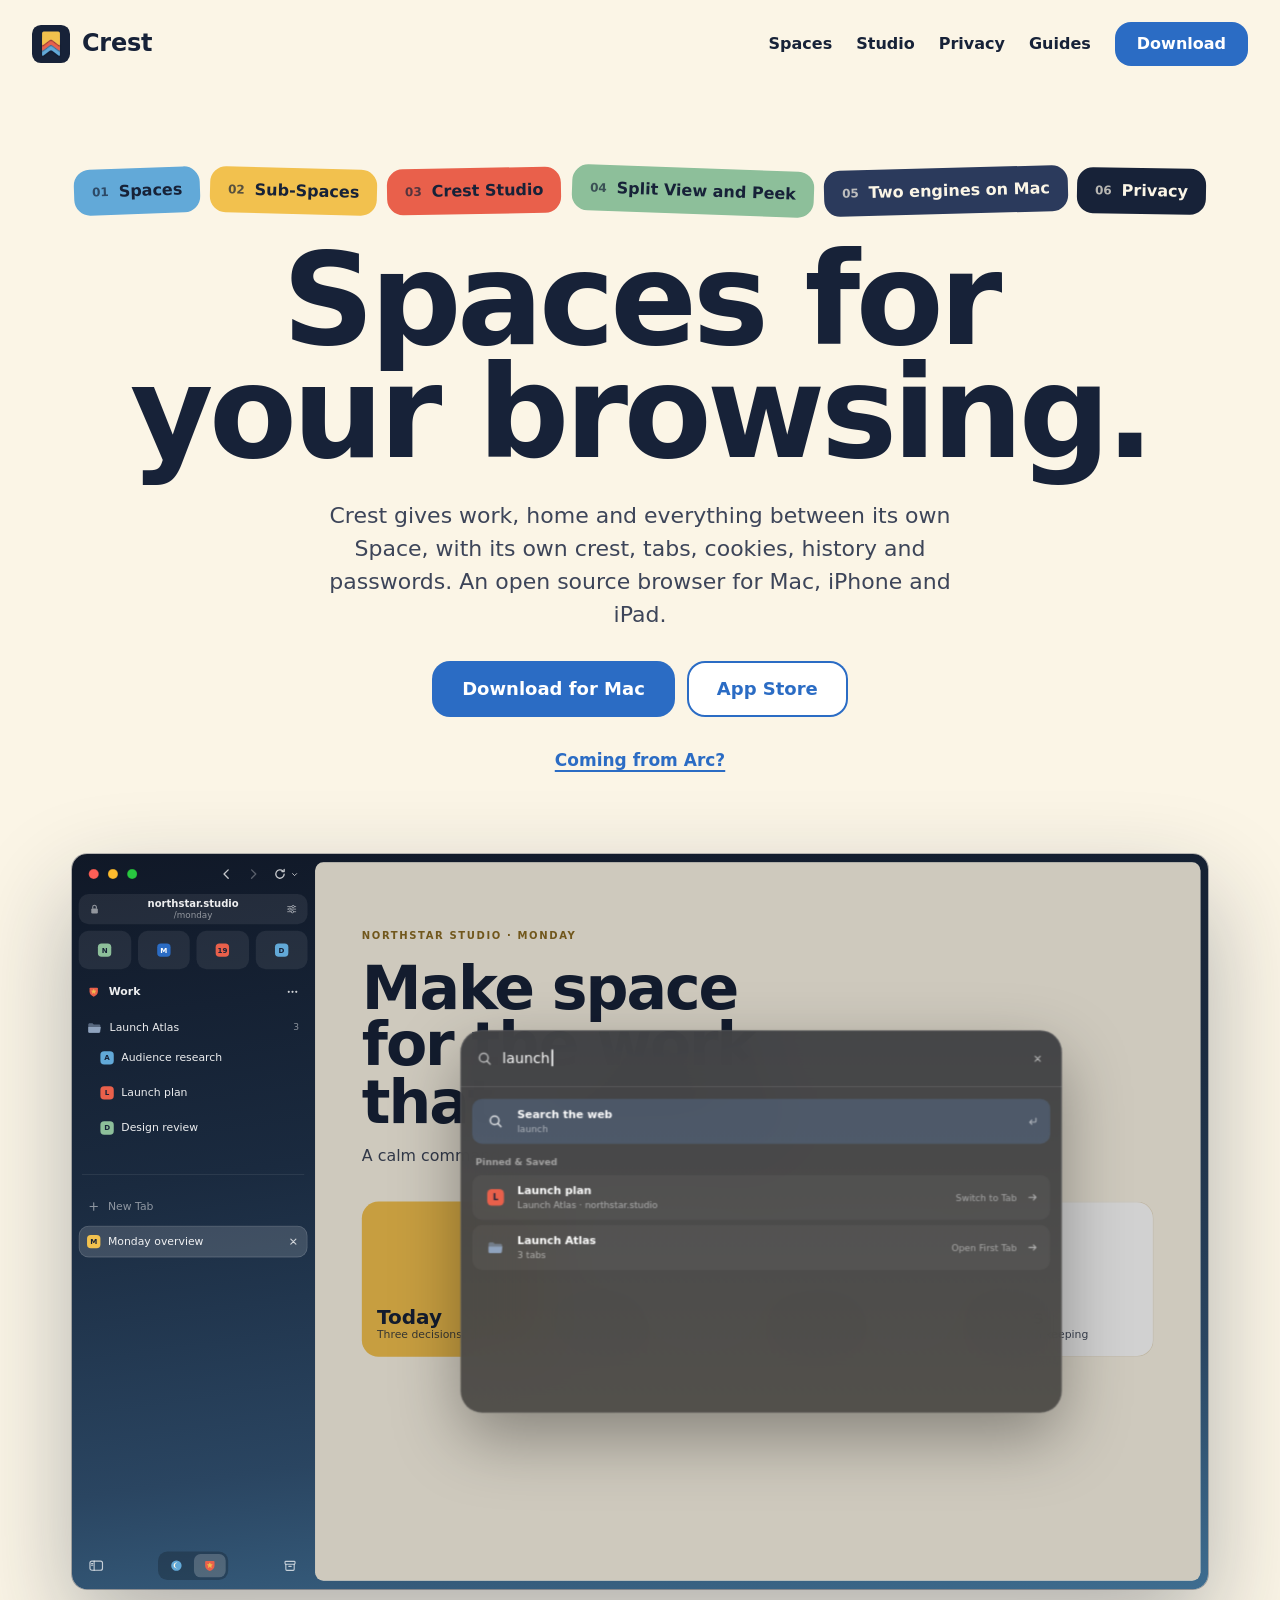
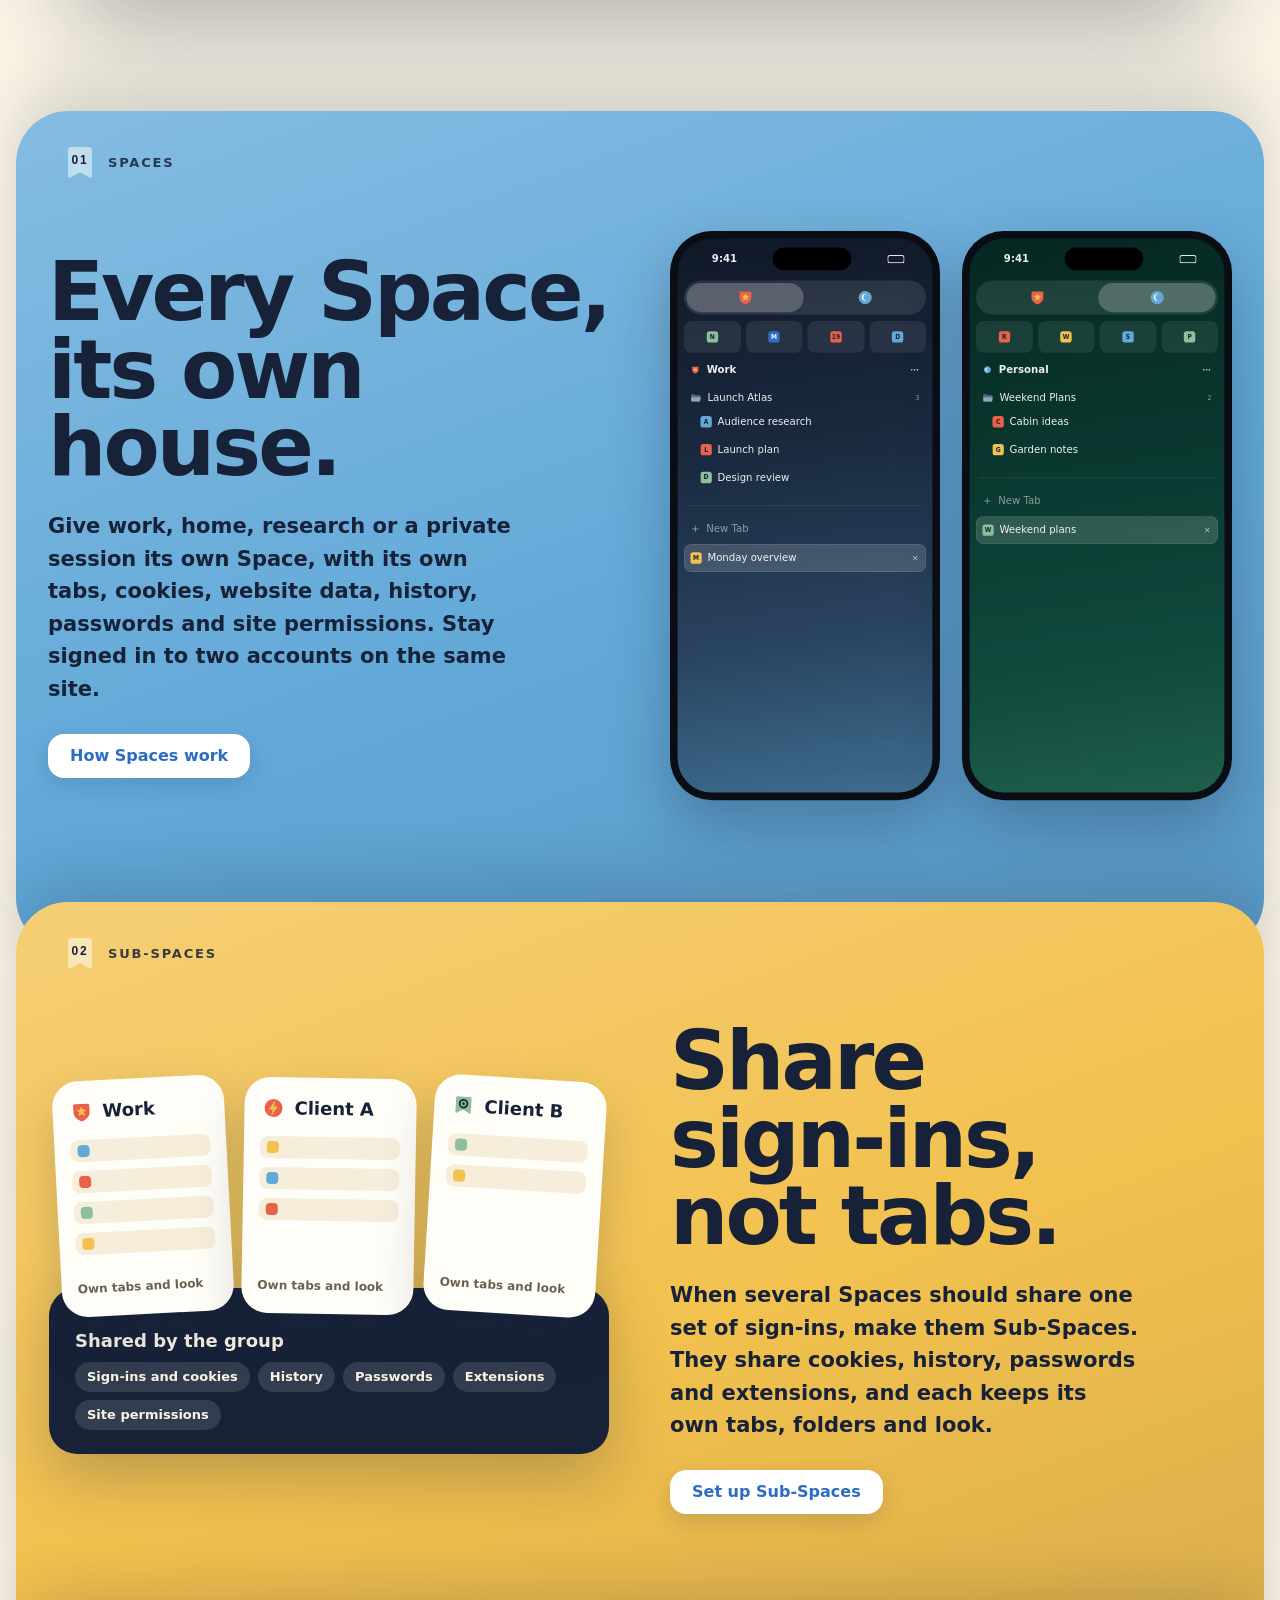
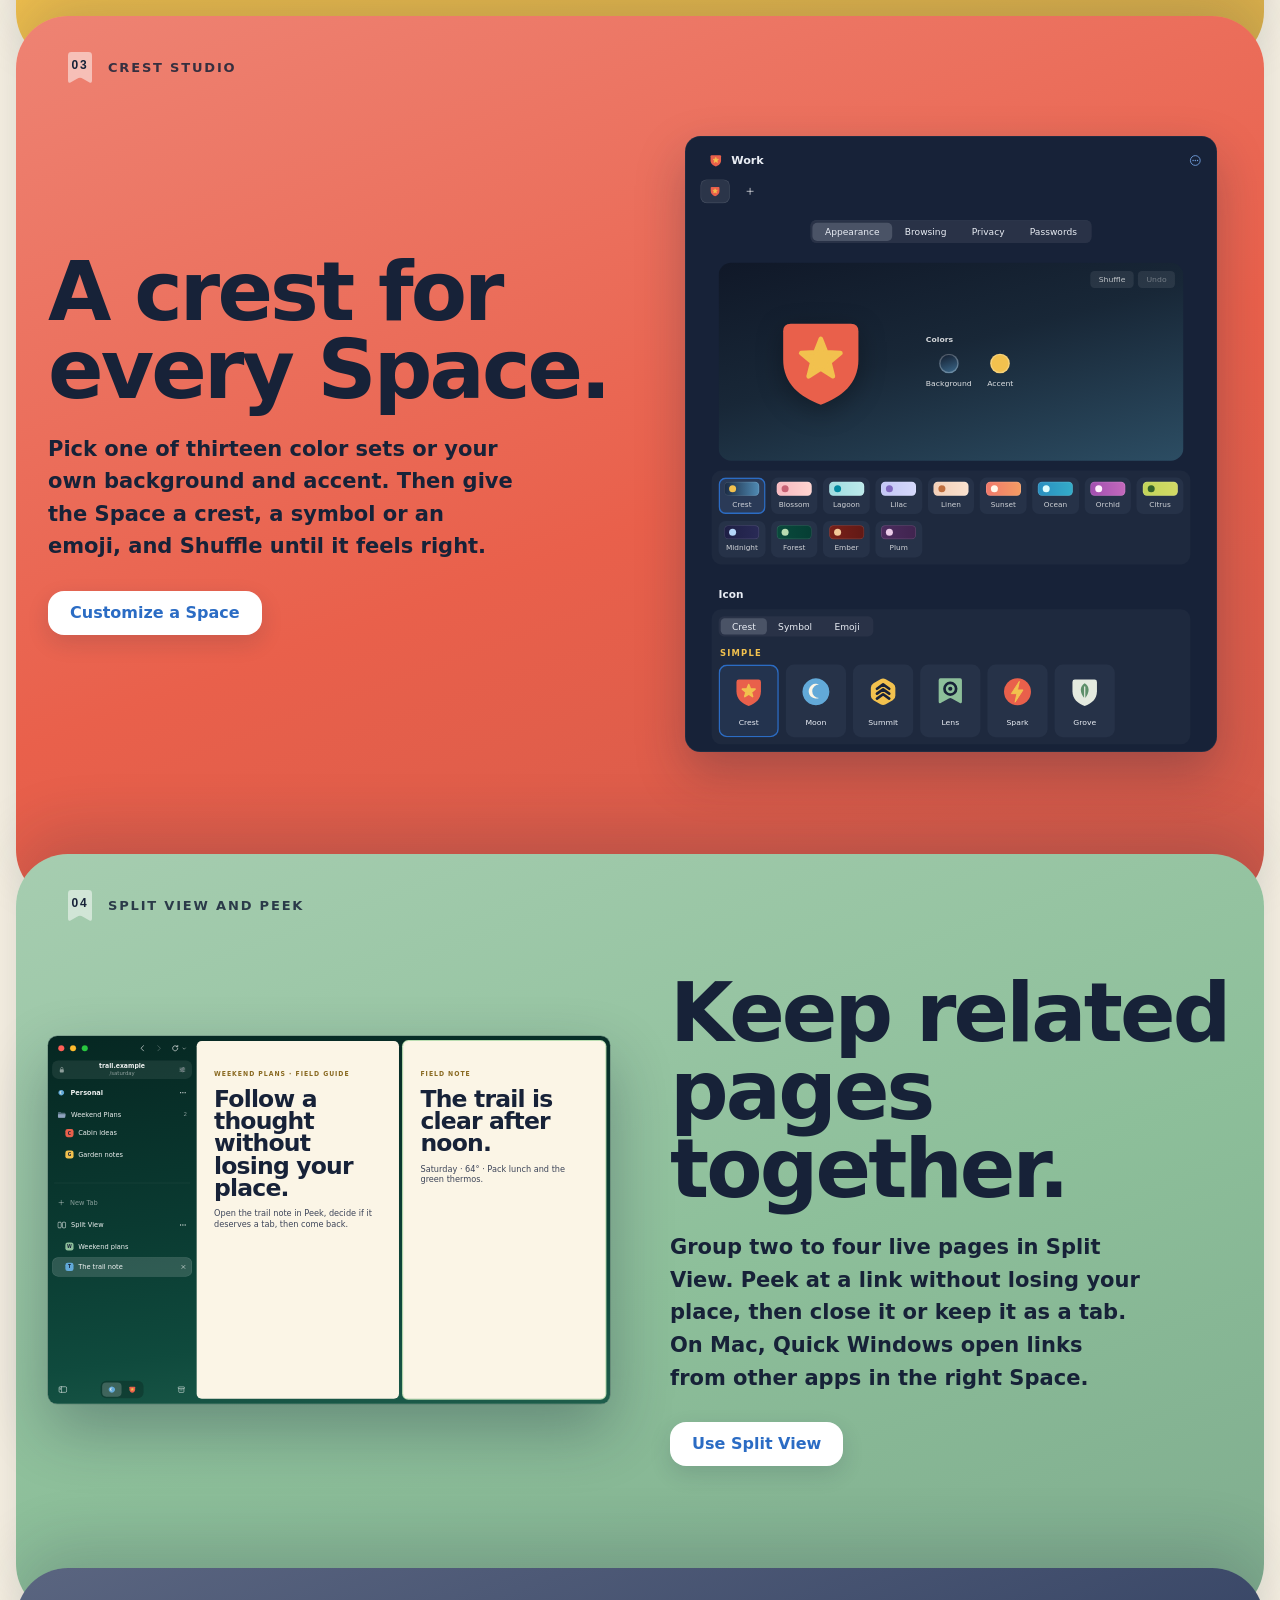
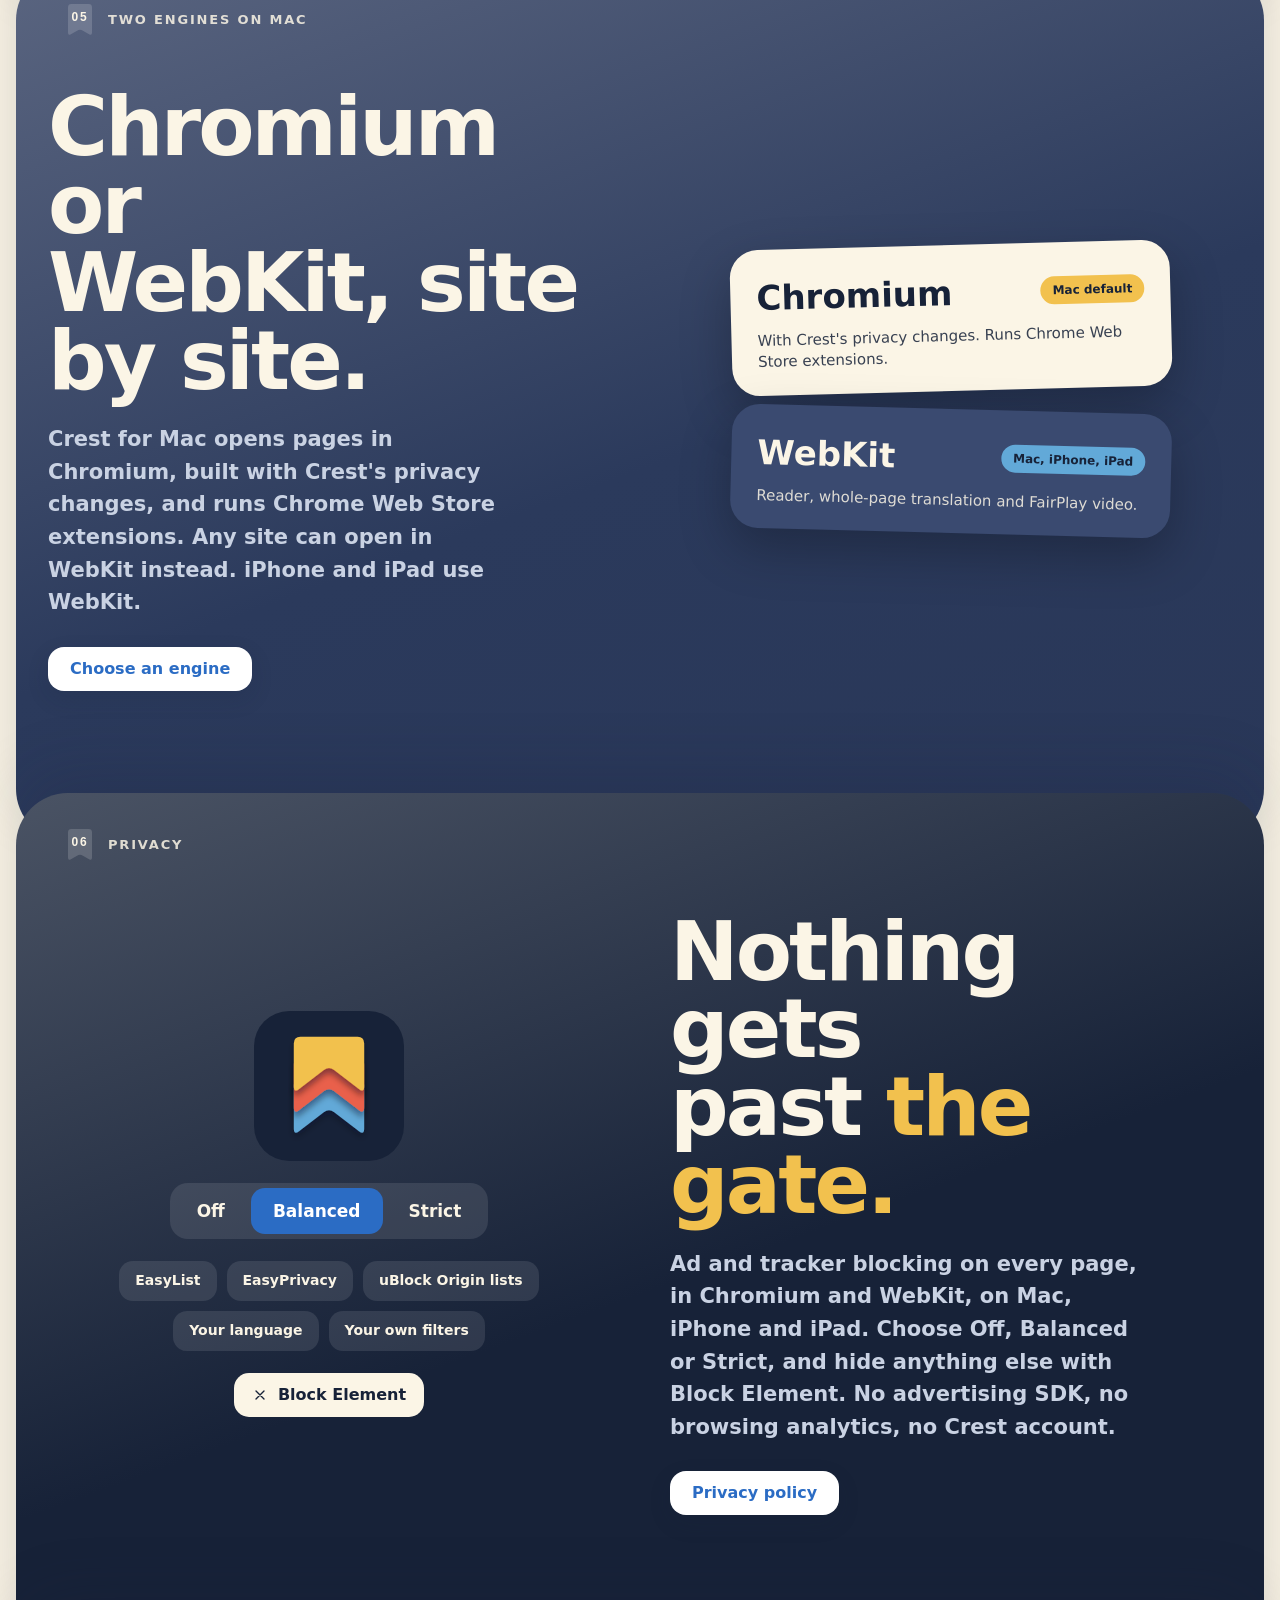
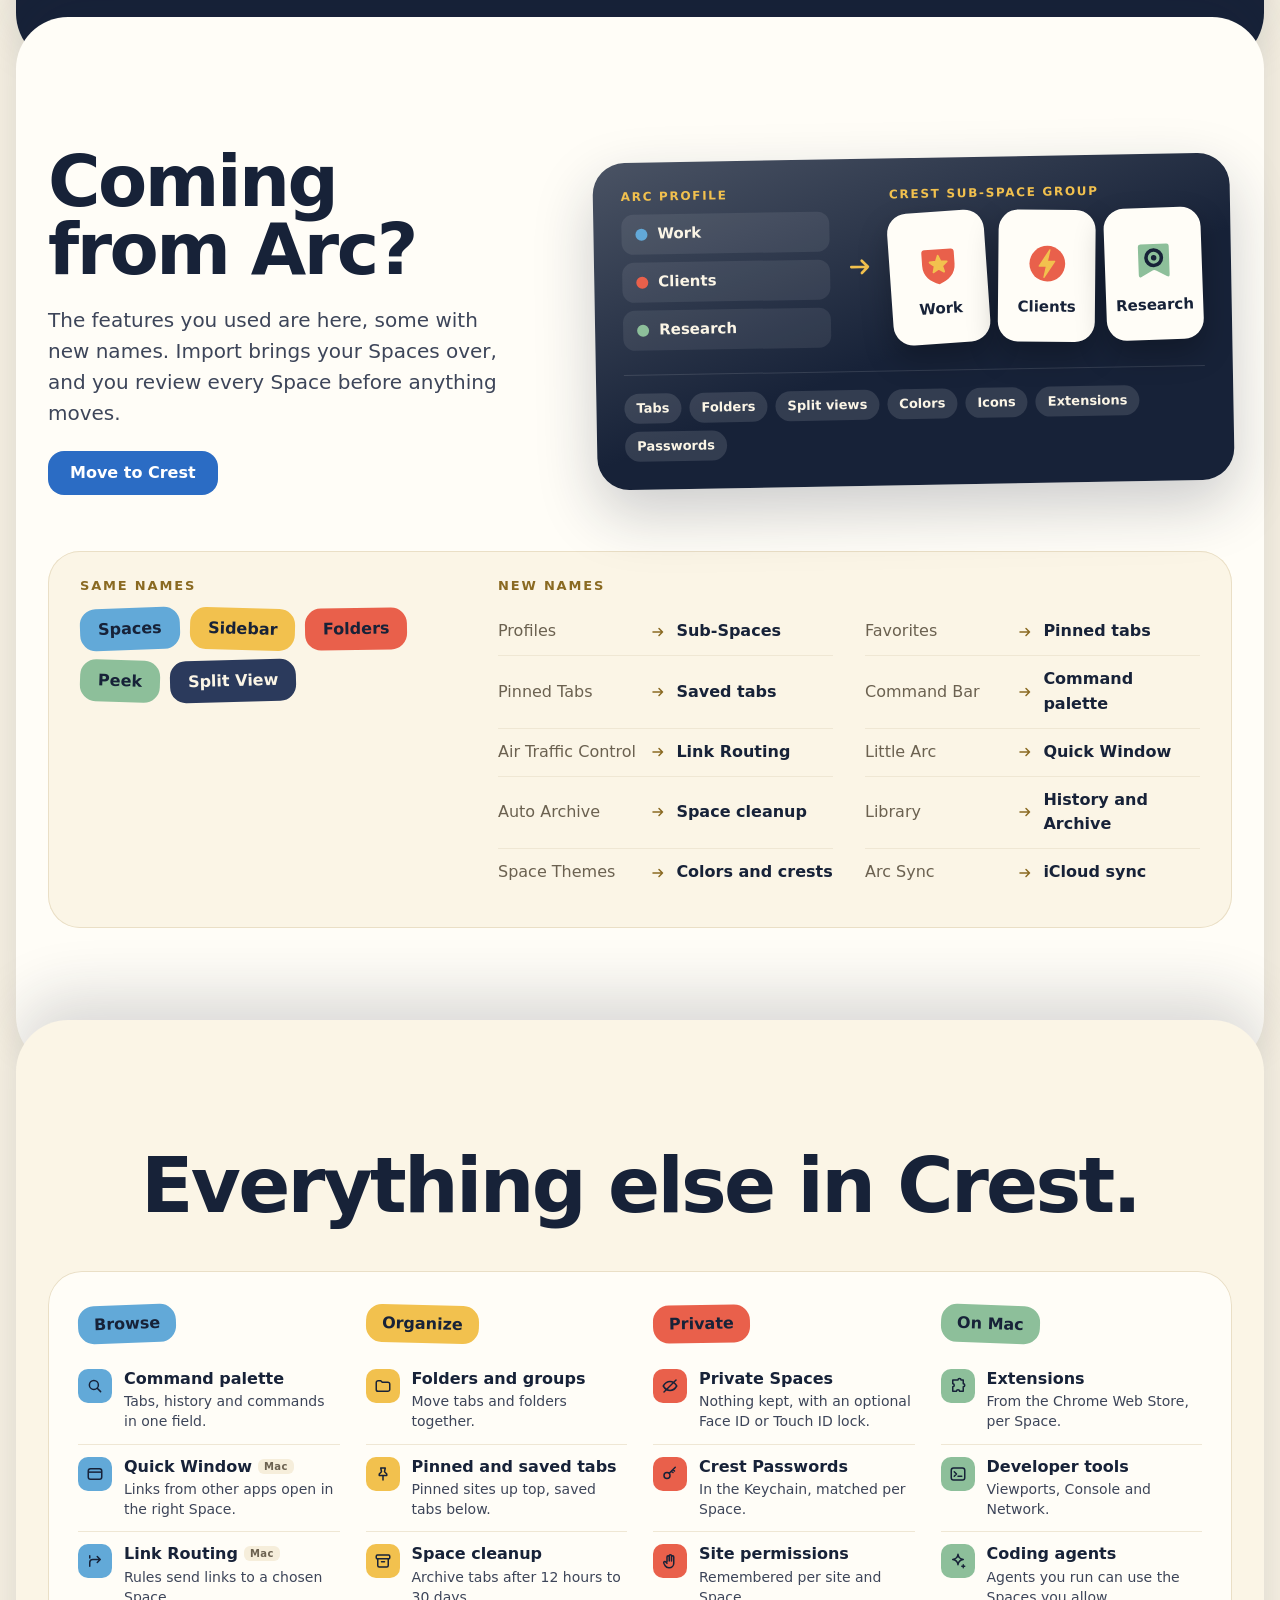
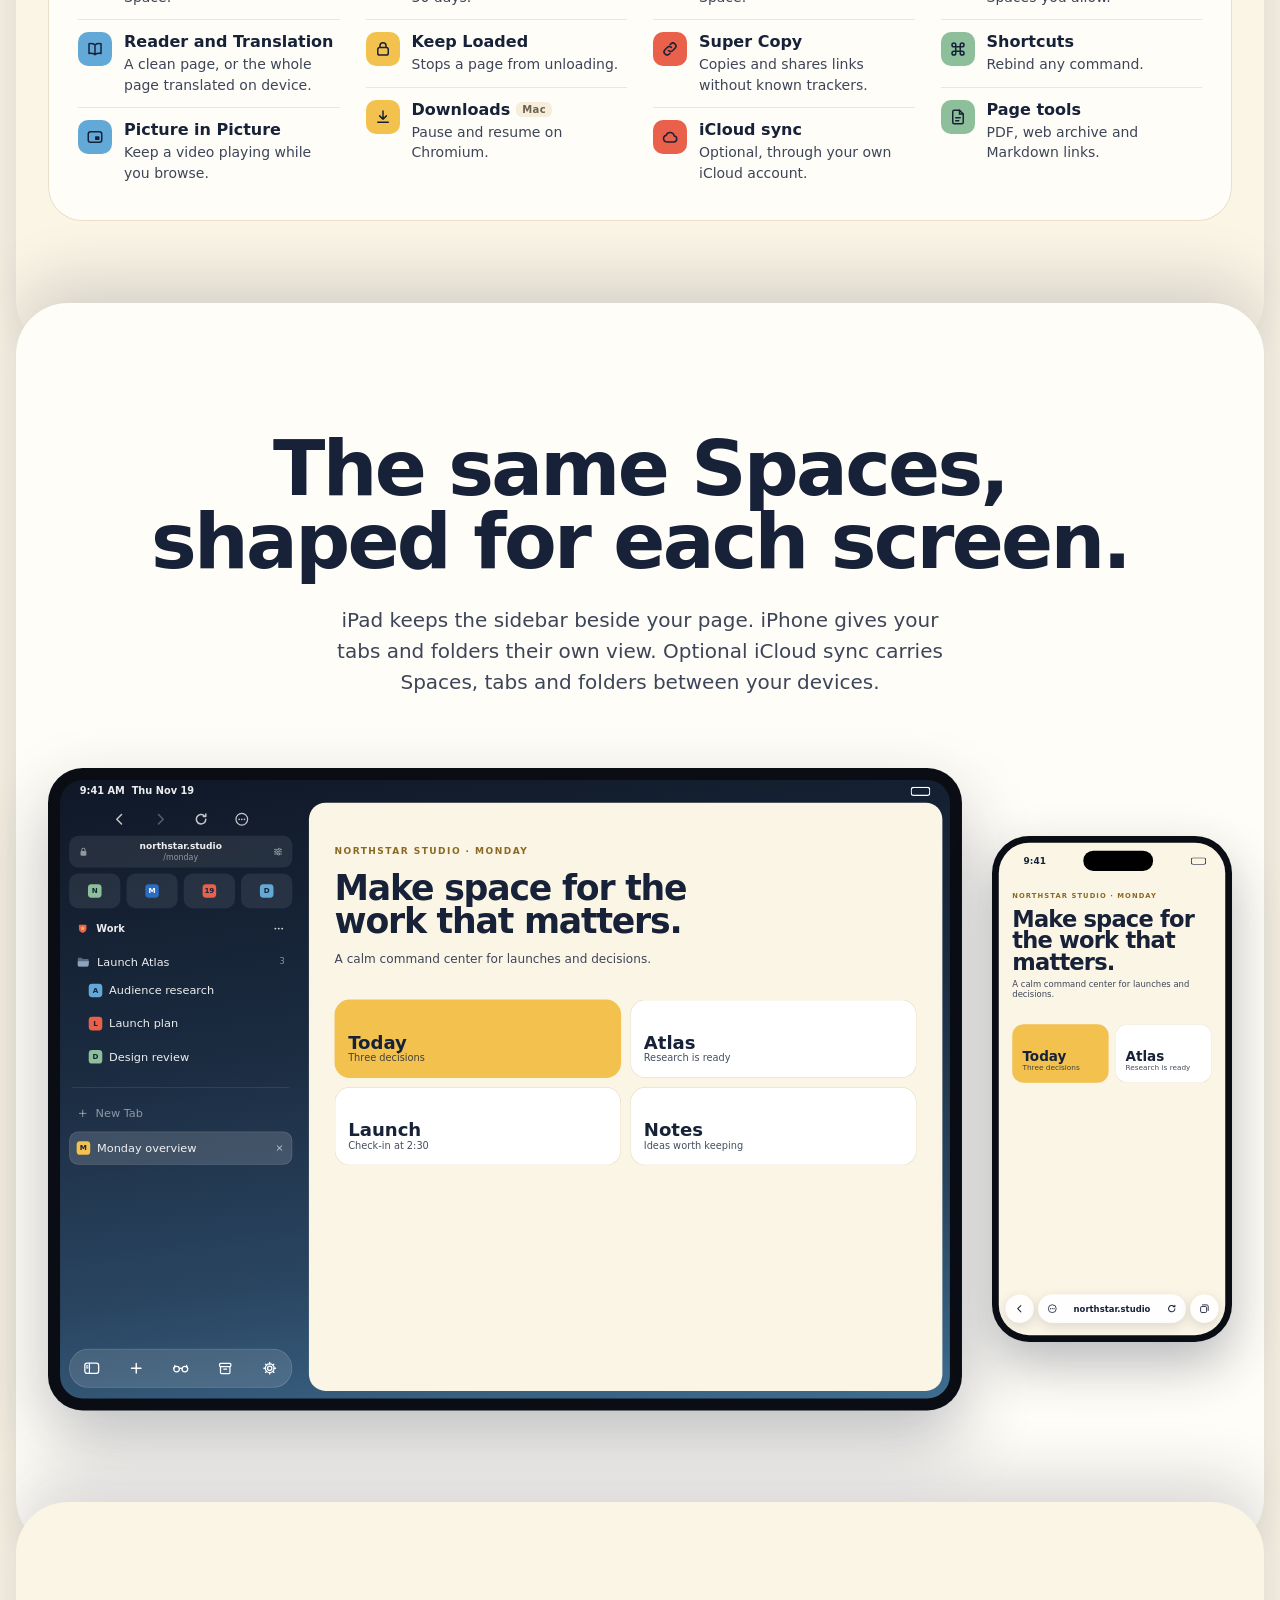
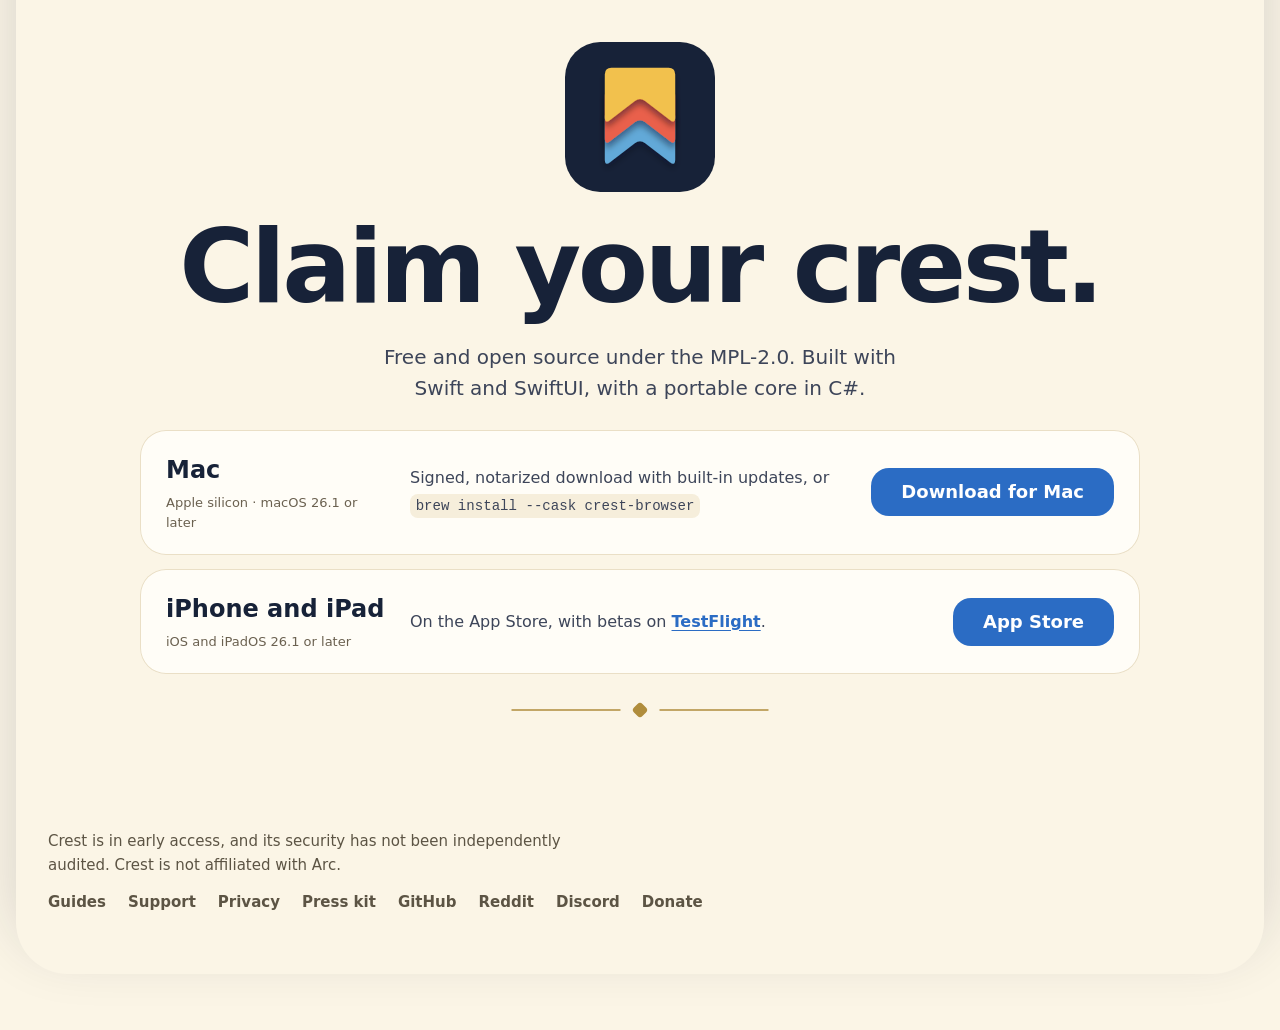
==== site/index.html @ e32866f7 "Show the modern brand in the README The README opens on the new banner, and each section shows the m" ====
<!doctype html>
<html lang="en">
<head>
  <meta charset="utf-8">
  <meta name="viewport" content="width=device-width, initial-scale=1">
  <meta name="theme-color" content="#FBF5E6">
  <meta name="color-scheme" content="light">
  <title>Crest — Spaces for your browsing</title>
  <meta name="description" content="Crest is an open source browser for Mac, iPhone and iPad. Give work, home and everything between its own Space, with its own crest, tabs, cookies, history and passwords.">
  <meta name="robots" content="index, follow, max-image-preview:large, max-snippet:-1, max-video-preview:-1">
  <meta name="author" content="Paul Davis">
  <meta name="application-name" content="Crest">
  <meta name="apple-mobile-web-app-title" content="Crest">
  <link rel="canonical" href="https://crestbrowser.com/">

  <meta property="og:site_name" content="Crest">
  <meta property="og:locale" content="en_US">
  <meta property="og:type" content="website">
  <meta property="og:url" content="https://crestbrowser.com/">
  <meta property="og:title" content="Crest — Spaces for your browsing">
  <meta property="og:description" content="An open source browser for Mac, iPhone and iPad. Every part of your life gets its own Space.">
  <meta property="og:image" content="https://crestbrowser.com/assets/og-card.jpg">
  <meta property="og:image:secure_url" content="https://crestbrowser.com/assets/og-card.jpg">
  <meta property="og:image:type" content="image/jpeg">
  <meta property="og:image:width" content="1200">
  <meta property="og:image:height" content="630">
  <meta property="og:image:alt" content="The Crest mark, three stacked banners, beside the words Spaces for your browsing">

  <meta name="twitter:card" content="summary_large_image">
  <meta name="twitter:title" content="Crest — Spaces for your browsing">
  <meta name="twitter:description" content="An open source browser for Mac, iPhone and iPad. Every part of your life gets its own Space.">
  <meta name="twitter:image" content="https://crestbrowser.com/assets/og-card.jpg">
  <meta name="twitter:image:alt" content="The Crest mark, three stacked banners, beside the words Spaces for your browsing">

  <link rel="icon" href="favicon.ico" sizes="48x48">
  <link rel="icon" type="image/svg+xml" href="assets/crest-favicon.svg">
  <link rel="icon" type="image/png" sizes="32x32" href="assets/crest-icon-32.png">
  <link rel="apple-touch-icon" href="assets/apple-touch-icon.png">
  <link rel="manifest" href="site.webmanifest">
  <link rel="stylesheet" href="styles.css?v=20261119-modern-4">
  <script type="application/ld+json">
    {
      "@context": "https://schema.org",
      "@graph": [
        {
          "@type": "WebSite",
          "@id": "https://crestbrowser.com/#website",
          "url": "https://crestbrowser.com/",
          "name": "Crest",
          "description": "An open source browser for Mac, iPhone and iPad, built around Spaces.",
          "inLanguage": "en-US"
        },
        {
          "@type": "SoftwareApplication",
          "@id": "https://crestbrowser.com/#software",
          "name": "Crest",
          "url": "https://crestbrowser.com/",
          "description": "An open source browser for Mac, iPhone and iPad. Each Space keeps its own crest, tabs, cookies, history and passwords.",
          "applicationCategory": "BrowserApplication",
          "operatingSystem": ["macOS", "iOS", "iPadOS"],
          "image": "https://crestbrowser.com/assets/og-card.jpg",
          "screenshot": [
            "https://crestbrowser.com/assets/readme/hero.png",
            "https://crestbrowser.com/assets/readme/split-view.png",
            "https://crestbrowser.com/assets/readme/devices.png",
            "https://crestbrowser.com/assets/readme/spaces.png"
          ],
          "isPartOf": { "@id": "https://crestbrowser.com/#website" }
        }
      ]
    }
  </script>
</head>
<body>
<a class="skip-link" href="#main">Skip to content</a>
<svg width="0" height="0" style="position:absolute" aria-hidden="true">
  <defs>
    <symbol id="g-left" viewBox="0 0 16 16"><path d="M10 3 5 8l5 5" fill="none" stroke="currentColor" stroke-width="1.6" stroke-linecap="round" stroke-linejoin="round"/></symbol>
    <symbol id="g-right" viewBox="0 0 16 16"><path d="m6 3 5 5-5 5" fill="none" stroke="currentColor" stroke-width="1.6" stroke-linecap="round" stroke-linejoin="round"/></symbol>
    <symbol id="g-reload" viewBox="0 0 16 16"><path d="M13 8a5 5 0 1 1-1.6-3.7M13 2.5V5h-2.6" fill="none" stroke="currentColor" stroke-width="1.6" stroke-linecap="round" stroke-linejoin="round"/></symbol>
    <symbol id="g-down" viewBox="0 0 16 16"><path d="m4.5 6.5 3.5 3.5 3.5-3.5" fill="none" stroke="currentColor" stroke-width="1.6" stroke-linecap="round" stroke-linejoin="round"/></symbol>
    <symbol id="g-lock" viewBox="0 0 16 16"><rect x="3.5" y="7" width="9" height="7" rx="1.6" fill="currentColor"/><path d="M5.5 7V5.2a2.5 2.5 0 0 1 5 0V7" fill="none" stroke="currentColor" stroke-width="1.5"/></symbol>
    <symbol id="g-sliders" viewBox="0 0 16 16"><path d="M2.5 4.5h11M2.5 8h11M2.5 11.5h11" stroke="currentColor" stroke-width="1.3" stroke-linecap="round"/><circle cx="10" cy="4.5" r="1.6" fill="#1b2638" stroke="currentColor" stroke-width="1.3"/><circle cx="5.5" cy="8" r="1.6" fill="#1b2638" stroke="currentColor" stroke-width="1.3"/><circle cx="9" cy="11.5" r="1.6" fill="#1b2638" stroke="currentColor" stroke-width="1.3"/></symbol>
    <symbol id="g-more" viewBox="0 0 16 16"><circle cx="3.5" cy="8" r="1.3" fill="currentColor"/><circle cx="8" cy="8" r="1.3" fill="currentColor"/><circle cx="12.5" cy="8" r="1.3" fill="currentColor"/></symbol>
    <symbol id="g-folder" viewBox="0 0 18 16"><path d="M1.5 4.2c0-.9.7-1.6 1.6-1.6h3.4l1.6 1.6h6.3c.9 0 1.6.7 1.6 1.6v6.8c0 .9-.7 1.6-1.6 1.6H3.1c-.9 0-1.6-.7-1.6-1.6Z" fill="currentColor" opacity=".55"/><path d="M1.5 7.2h15l-1.2 5.9c-.1.6-.7 1-1.3 1H3c-.8 0-1.4-.6-1.5-1.4Z" fill="currentColor"/></symbol>
    <symbol id="g-plus" viewBox="0 0 16 16"><path d="M8 3v10M3 8h10" stroke="currentColor" stroke-width="1.5" stroke-linecap="round"/></symbol>
    <symbol id="g-x" viewBox="0 0 16 16"><path d="m4.5 4.5 7 7m0-7-7 7" stroke="currentColor" stroke-width="1.5" stroke-linecap="round"/></symbol>
    <symbol id="g-sidebar" viewBox="0 0 18 16"><rect x="1.5" y="2.5" width="15" height="11" rx="2.4" fill="none" stroke="currentColor" stroke-width="1.4"/><path d="M6.5 2.5v11M3.4 5.5h1.4M3.4 7.5h1.4" stroke="currentColor" stroke-width="1.3" stroke-linecap="round"/></symbol>
    <symbol id="g-archive" viewBox="0 0 16 16"><rect x="2" y="2.8" width="12" height="3.4" rx="1" fill="none" stroke="currentColor" stroke-width="1.3"/><path d="M3 6.2v6.2c0 .7.5 1.2 1.2 1.2h7.6c.7 0 1.2-.5 1.2-1.2V6.2M6.5 8.8h3" fill="none" stroke="currentColor" stroke-width="1.3" stroke-linecap="round"/></symbol>
    <symbol id="g-search" viewBox="0 0 16 16"><circle cx="7" cy="7" r="4.6" fill="none" stroke="currentColor" stroke-width="1.6"/><path d="m10.5 10.5 3.2 3.2" stroke="currentColor" stroke-width="1.6" stroke-linecap="round"/></symbol>
    <symbol id="g-arrow" viewBox="0 0 16 16"><path d="M3 8h9.5M9 4.5 12.5 8 9 11.5" fill="none" stroke="currentColor" stroke-width="1.5" stroke-linecap="round" stroke-linejoin="round"/></symbol>
    <symbol id="g-return" viewBox="0 0 16 16"><path d="M12.5 3.5v4.2c0 .8-.6 1.4-1.4 1.4H4M6.8 6.2 4 9.1 6.8 12" fill="none" stroke="currentColor" stroke-width="1.5" stroke-linecap="round" stroke-linejoin="round"/></symbol>
    <symbol id="c-crest" viewBox="0 0 64 64"><path d="M16 12H48Q52 12 52 16V31C52 44 43 51 32 55C21 51 12 44 12 31V16Q12 12 16 12Z" fill="#E9604B"/><path d="M32 20L34.82 27.12L42.46 27.6L36.57 32.48L38.47 39.9L32 35.8L25.53 39.9L27.43 32.48L21.54 27.6L29.18 27.12Z" fill="#F2C14E" stroke="#F2C14E" stroke-width="2.4" stroke-linejoin="round"/></symbol>
    <symbol id="c-moon" viewBox="0 0 64 64"><path d="M32 10A22 22 0 1 1 31.99 10Z" fill="#62A9D8"/><path d="M37 20A12 12 0 1 0 37 42A9.5 9.5 0 1 1 37 20Z" fill="#FBF5E6"/></symbol>
    <symbol id="c-summit" viewBox="0 0 64 64"><path d="M27.67 11.49Q32 9 36.33 11.49L47.67 18.01Q52 20.5 52 25.5L52 38.5Q52 43.5 47.67 45.99L36.33 52.51Q32 55 27.67 52.51L16.33 45.99Q12 43.5 12 38.5L12 25.5Q12 20.5 16.33 18.01Z" fill="#F2C14E"/><path d="M22 27 L32 20 L42 27M22 35 L32 28 L42 35M22 43 L32 36 L42 43" fill="none" stroke="#172238" stroke-width="4.4" stroke-linecap="round" stroke-linejoin="round"/></symbol>
    <symbol id="c-lens" viewBox="0 0 64 64"><path d="M16 10H48Q51 10 51 13V48Q51 52 47.6 50.1L34.4 42.9Q32 41.6 29.6 42.9L16.4 50.1Q13 52 13 48V13Q13 10 16 10Z" fill="#8DBF9A"/><circle cx="32" cy="27" r="9.5" fill="none" stroke="#172238" stroke-width="4.4"/><circle cx="32" cy="27" r="3.4" fill="#172238"/></symbol>
    <symbol id="c-spark" viewBox="0 0 64 64"><circle cx="32" cy="32" r="22" fill="#E9604B"/><path d="M35 15 22 35h9l-3 14 13-20h-9Z" fill="#F2C14E" stroke="#F2C14E" stroke-width="1.6" stroke-linejoin="round"/></symbol>
    <symbol id="c-grove" viewBox="0 0 64 64"><path d="M16 12H48Q52 12 52 16V31C52 44 43 51 32 55C21 51 12 44 12 31V16Q12 12 16 12Z" fill="#E4EADF"/><path d="M32 18c8 5 9 15 0 25-9-10-8-20 0-25Z" fill="#5E8F6A"/><path d="M32 24v22" stroke="#E4EADF" stroke-width="2" stroke-linecap="round"/></symbol>
    <symbol id="g-reader" viewBox="0 0 20 16"><circle cx="5" cy="9" r="3.4" fill="none" stroke="currentColor" stroke-width="1.5"/><circle cx="15" cy="9" r="3.4" fill="none" stroke="currentColor" stroke-width="1.5"/><path d="M8.4 8.6c1-1 2.2-1 3.2 0M1.6 8.2 3 4.5M18.4 8.2 17 4.5" fill="none" stroke="currentColor" stroke-width="1.4" stroke-linecap="round"/></symbol>
    <symbol id="g-download" viewBox="0 0 16 16"><circle cx="8" cy="8" r="6.4" fill="currentColor"/><path d="M8 4.6v5.8M5.4 8l2.6 2.6L10.6 8" fill="none" stroke="#1d2b3c" stroke-width="1.5" stroke-linecap="round" stroke-linejoin="round"/></symbol>
    <symbol id="g-gear" viewBox="0 0 16 16"><circle cx="8" cy="8" r="2.3" fill="none" stroke="currentColor" stroke-width="1.4"/><path d="M8 1.8v1.6M8 12.6v1.6M1.8 8h1.6M12.6 8h1.6M3.6 3.6l1.1 1.1M11.3 11.3l1.1 1.1M3.6 12.4l1.1-1.1M11.3 4.7l1.1-1.1" stroke="currentColor" stroke-width="1.4" stroke-linecap="round"/><circle cx="8" cy="8" r="4.6" fill="none" stroke="currentColor" stroke-width="1.4"/></symbol>
    <symbol id="g-morecircle" viewBox="0 0 16 16"><circle cx="8" cy="8" r="6.2" fill="none" stroke="currentColor" stroke-width="1.3"/><circle cx="5.2" cy="8" r=".9" fill="currentColor"/><circle cx="8" cy="8" r=".9" fill="currentColor"/><circle cx="10.8" cy="8" r=".9" fill="currentColor"/></symbol>
    <symbol id="g-split" viewBox="0 0 18 16"><rect x="1.5" y="2.5" width="6.4" height="11" rx="1.8" fill="none" stroke="currentColor" stroke-width="1.4"/><rect x="10.1" y="2.5" width="6.4" height="11" rx="1.8" fill="none" stroke="currentColor" stroke-width="1.4"/></symbol>
    <symbol id="g-tabs" viewBox="0 0 16 16"><rect x="2" y="4.5" width="9.5" height="9.5" rx="2" fill="none" stroke="currentColor" stroke-width="1.4"/><path d="M5 2h7c1.1 0 2 .9 2 2v7" fill="none" stroke="currentColor" stroke-width="1.4" stroke-linecap="round"/></symbol>
    <symbol id="f-search" viewBox="0 0 24 24"><circle cx="10.5" cy="10.5" r="6" fill="none" stroke="currentColor" stroke-width="2"/><path d="m15 15 4.5 4.5" stroke="currentColor" stroke-width="2" stroke-linecap="round"/></symbol>
    <symbol id="f-window" viewBox="0 0 24 24"><rect x="3" y="5" width="18" height="14" rx="3" fill="none" stroke="currentColor" stroke-width="2"/><path d="M3 9.5h18" stroke="currentColor" stroke-width="2"/></symbol>
    <symbol id="f-route" viewBox="0 0 24 24"><path d="M5 19v-5a4 4 0 0 1 4-4h10M15 6l4 4-4 4M5 5v3" fill="none" stroke="currentColor" stroke-width="2" stroke-linecap="round" stroke-linejoin="round"/></symbol>
    <symbol id="f-book" viewBox="0 0 24 24"><path d="M12 6.5c-2-1.5-5-2-8-1.5v13c3-.5 6 0 8 1.5 2-1.5 5-2 8-1.5V5c-3-.5-6 0-8 1.5Zm0 0v13" fill="none" stroke="currentColor" stroke-width="2" stroke-linejoin="round"/></symbol>
    <symbol id="f-translate" viewBox="0 0 24 24"><path d="M4 6h9M8.5 4v2c0 4-2 7-5 8.5M6 9.5c1 2 3 3.5 5.5 4.5M13 20l3.5-8 3.5 8M14.2 17.3h4.6" fill="none" stroke="currentColor" stroke-width="2" stroke-linecap="round" stroke-linejoin="round"/></symbol>
    <symbol id="f-folder2" viewBox="0 0 24 24"><path d="M3 7.5A2.5 2.5 0 0 1 5.5 5H9l2 2h7.5A2.5 2.5 0 0 1 21 9.5v7a2.5 2.5 0 0 1-2.5 2.5h-13A2.5 2.5 0 0 1 3 16.5Z" fill="none" stroke="currentColor" stroke-width="2" stroke-linejoin="round"/></symbol>
    <symbol id="f-pin" viewBox="0 0 24 24"><path d="M9 4h6l-1 5 3 3v2H7v-2l3-3Zm3 10v6" fill="none" stroke="currentColor" stroke-width="2" stroke-linecap="round" stroke-linejoin="round"/></symbol>
    <symbol id="f-archive2" viewBox="0 0 24 24"><rect x="3" y="4" width="18" height="5" rx="1.5" fill="none" stroke="currentColor" stroke-width="2"/><path d="M5 9v9a2 2 0 0 0 2 2h10a2 2 0 0 0 2-2V9M10 13h4" fill="none" stroke="currentColor" stroke-width="2" stroke-linecap="round"/></symbol>
    <symbol id="f-lock2" viewBox="0 0 24 24"><rect x="5" y="10" width="14" height="10" rx="2.5" fill="none" stroke="currentColor" stroke-width="2"/><path d="M8 10V7.5a4 4 0 0 1 8 0V10" fill="none" stroke="currentColor" stroke-width="2"/></symbol>
    <symbol id="f-pip" viewBox="0 0 24 24"><rect x="3" y="5" width="18" height="14" rx="3" fill="none" stroke="currentColor" stroke-width="2"/><rect x="12" y="11" width="6" height="5" rx="1" fill="currentColor"/></symbol>
    <symbol id="f-eye" viewBox="0 0 24 24"><path d="M3 12s3.5-6 9-6 9 6 9 6-3.5 6-9 6-9-6-9-6Z" fill="none" stroke="currentColor" stroke-width="2" stroke-linejoin="round"/><path d="M4 20 20 4" stroke="currentColor" stroke-width="2" stroke-linecap="round"/></symbol>
    <symbol id="f-key" viewBox="0 0 24 24"><circle cx="8" cy="14" r="4" fill="none" stroke="currentColor" stroke-width="2"/><path d="m11 11 8-8M16 6l2 2M14 8l2 2" stroke="currentColor" stroke-width="2" stroke-linecap="round"/></symbol>
    <symbol id="f-hand" viewBox="0 0 24 24"><path d="M8 13V6.5a1.5 1.5 0 0 1 3 0V12m0-6.5V5a1.5 1.5 0 0 1 3 0v7m0-5.5a1.5 1.5 0 0 1 3 0V15a6 6 0 0 1-6 6h-.5a6 6 0 0 1-5-2.7L3.8 15a1.6 1.6 0 0 1 2.6-1.8L8 15" fill="none" stroke="currentColor" stroke-width="2" stroke-linecap="round" stroke-linejoin="round"/></symbol>
    <symbol id="f-link" viewBox="0 0 24 24"><path d="M10 14a4 4 0 0 0 5.7 0l3-3a4 4 0 0 0-5.7-5.7l-1 1M14 10a4 4 0 0 0-5.7 0l-3 3a4 4 0 0 0 5.7 5.7l1-1" fill="none" stroke="currentColor" stroke-width="2" stroke-linecap="round"/></symbol>
    <symbol id="f-shield" viewBox="0 0 24 24"><path d="M12 3 5 6v5c0 4.5 3 8 7 10 4-2 7-5.5 7-10V6Z" fill="none" stroke="currentColor" stroke-width="2" stroke-linejoin="round"/><path d="m9 12 2 2 4-4" fill="none" stroke="currentColor" stroke-width="2" stroke-linecap="round" stroke-linejoin="round"/></symbol>
    <symbol id="f-puzzle" viewBox="0 0 24 24"><path d="M9 4h3a2 2 0 1 1 4 0h3v5a2 2 0 1 1 0 4v6h-5a2 2 0 1 0-4 0H5v-6a2 2 0 1 0 0-4V4Z" fill="none" stroke="currentColor" stroke-width="2" stroke-linejoin="round"/></symbol>
    <symbol id="f-terminal" viewBox="0 0 24 24"><rect x="3" y="4" width="18" height="16" rx="3" fill="none" stroke="currentColor" stroke-width="2"/><path d="m7 9 3 3-3 3M12 15h5" fill="none" stroke="currentColor" stroke-width="2" stroke-linecap="round" stroke-linejoin="round"/></symbol>
    <symbol id="f-sparkle" viewBox="0 0 24 24"><path d="M12 3c.6 4.6 2.4 6.4 7 7-4.6.6-6.4 2.4-7 7-.6-4.6-2.4-6.4-7-7 4.6-.6 6.4-2.4 7-7Z" fill="none" stroke="currentColor" stroke-width="2" stroke-linejoin="round"/><path d="M19 17v4M17 19h4" stroke="currentColor" stroke-width="1.8" stroke-linecap="round"/></symbol>
    <symbol id="f-command" viewBox="0 0 24 24"><path d="M9 9V6.5A2.5 2.5 0 1 0 6.5 9H9Zm0 0h6m-6 0v6m6-6V6.5A2.5 2.5 0 1 1 17.5 9H15Zm0 0v6m0 0h2.5A2.5 2.5 0 1 1 15 17.5V15Zm0 0H9m0 0v2.5A2.5 2.5 0 1 1 6.5 15H9Z" fill="none" stroke="currentColor" stroke-width="2" stroke-linejoin="round"/></symbol>
    <symbol id="f-page" viewBox="0 0 24 24"><path d="M7 3h7l5 5v11a2 2 0 0 1-2 2H7a2 2 0 0 1-2-2V5a2 2 0 0 1 2-2Z" fill="none" stroke="currentColor" stroke-width="2" stroke-linejoin="round"/><path d="M14 3v5h5M9 13h6M9 17h4" fill="none" stroke="currentColor" stroke-width="2" stroke-linecap="round"/></symbol>
    <symbol id="f-download" viewBox="0 0 24 24"><path d="M12 4v11M7.5 10.5 12 15l4.5-4.5M5 19h14" fill="none" stroke="currentColor" stroke-width="2" stroke-linecap="round" stroke-linejoin="round"/></symbol>
    <symbol id="f-cloud" viewBox="0 0 24 24"><path d="M7.5 18.5h9.5a4 4 0 0 0 .6-7.96A5.5 5.5 0 0 0 7 9.6a4.5 4.5 0 0 0 .5 8.9Z" fill="none" stroke="currentColor" stroke-width="2" stroke-linejoin="round"/></symbol>
  </defs>
</svg>


<header class="site-header">
  <a class="brand" href="./"><img src="assets/crest-logo.svg" alt="" width="38" height="38">Crest</a>
  <span class="spacer"></span>
  <nav class="site-nav" aria-label="Site">
    <a class="nav-section" href="#spaces">Spaces</a>
    <a class="nav-section" href="#studio">Studio</a>
    <a class="nav-section" href="#privacy">Privacy</a>
    <a href="guides/">Guides</a>
    <a class="button button-primary button-small" href="#get">Download</a>
  </nav>
</header>

<main id="main">

<section class="hero" id="top">
  <div class="hero-head">
    <nav class="chips" aria-label="Sections">
      <a class="chip chip-sky" href="#spaces"><span>01</span>Spaces</a>
      <a class="chip chip-butter" href="#sub-spaces"><span>02</span>Sub-Spaces</a>
      <a class="chip chip-coral" href="#studio"><span>03</span>Crest Studio</a>
      <a class="chip chip-sage" href="#split-view"><span>04</span>Split View and Peek</a>
      <a class="chip chip-slate" href="#engines"><span>05</span>Two engines on Mac</a>
      <a class="chip chip-ink" href="#privacy"><span>06</span>Privacy</a>
    </nav>
    <h1>Spaces for<br>your browsing.</h1>
    <p class="lede">Crest gives work, home and everything between its own Space, with its own crest, tabs, cookies, history and passwords. An open source browser for Mac, iPhone and iPad.</p>
    <div class="actions">
      <a class="button button-primary" href="https://github.com/pauljoda/Crest/releases/latest">Download for Mac</a>
      <a class="button button-secondary" href="https://apps.apple.com/us/app/crest-browser/id6797335023">App Store</a>
    </div>
    <a class="arc-link" href="#arc">Coming from Arc?</a>
  </div>
  <div class="hero-shot">
    <div class="fit" style="--w:1360;--h:880">
      <div class="fit-box">
<div class="mac" role="img" aria-label="Crest on Mac: the Work Space with its pinned tabs, the Launch Atlas folder and Monday overview, and the command palette searching for launch">
  <div class="mac-side">
    <div class="mac-top"><span class="mac-lights"><i></i><i></i><i></i></span><span class="mac-nav"><svg><use href="#g-left"/></svg><svg class="off"><use href="#g-right"/></svg><svg><use href="#g-reload"/></svg><svg class="mini"><use href="#g-down"/></svg></span></div>
    <div class="mac-address"><svg><use href="#g-lock"/></svg><span><b>northstar.studio</b><small>/monday</small></span><svg><use href="#g-sliders"/></svg></div>
    <div class="mac-pins"><span><i class="fav" style="--c:#8DBF9A">N</i></span><span><i class="fav" style="--c:#2B6CC4;color:#fff">M</i></span><span><i class="fav" style="--c:#E9604B">19</i></span><span><i class="fav" style="--c:#62A9D8">D</i></span></div>
    <div class="mac-space"><svg class="crest"><use href="#c-crest"/></svg><b>Work</b><svg class="more"><use href="#g-more"/></svg></div>
    <div class="mac-row mac-folder"><svg class="folder"><use href="#g-folder"/></svg><span>Launch Atlas</span><em>3</em></div>
    <div class="mac-row mac-child"><i class="fav" style="--c:#62A9D8">A</i><span>Audience research</span></div>
    <div class="mac-row mac-child"><i class="fav" style="--c:#E9604B">L</i><span>Launch plan</span></div>
    <div class="mac-row mac-child"><i class="fav" style="--c:#8DBF9A">D</i><span>Design review</span></div>
    <hr>
    <div class="mac-row mac-new"><svg><use href="#g-plus"/></svg><span>New Tab</span></div>
    <div class="mac-row mac-current"><i class="fav" style="--c:#F2C14E">M</i><span>Monday overview</span><svg class="close"><use href="#g-x"/></svg></div>
    <div class="mac-foot"><svg><use href="#g-sidebar"/></svg><span class="mac-switcher"><span><svg><use href="#c-moon"/></svg></span><span class="on"><svg><use href="#c-crest"/></svg></span></span><svg><use href="#g-archive"/></svg></div>
  </div>
  <div class="mac-page">
    <div class="demo-page">
      <div class="demo-kicker">Northstar studio · Monday</div>
      <div class="demo-title">Make space for the work that matters.</div>
      <div class="demo-lede">A calm command center for launches and decisions.</div>
      <div class="demo-cards"><div class="on" style="--c:#F2C14E"><b>Today</b><span>Three decisions</span></div><div><b>Atlas</b><span>Research is ready</span></div><div><b>Launch</b><span>Check-in at 2:30</span></div><div><b>Notes</b><span>Ideas worth keeping</span></div></div>
    </div>
    <div class="mac-dim"></div>
  </div>
  <div class="mac-palette">
    <div class="pal-field"><svg><use href="#g-search"/></svg><span>launch<i class="caret"></i></span><svg class="x"><use href="#g-x"/></svg></div>
    <div class="pal-rows">
      <div class="pal-row on"><span class="pal-icon glyph"><svg><use href="#g-search"/></svg></span><span class="pal-text"><b>Search the web</b><small>launch</small></span><svg class="pal-key"><use href="#g-return"/></svg></div>
      <div class="pal-section">Pinned &amp; Saved</div>
      <div class="pal-row"><span class="pal-icon"><i class="fav" style="--c:#E9604B">L</i></span><span class="pal-text"><b>Launch plan</b><small>Launch Atlas · northstar.studio</small></span><span class="pal-hint">Switch to Tab</span><svg class="pal-key"><use href="#g-arrow"/></svg></div>
      <div class="pal-row"><span class="pal-icon"><svg class="folder"><use href="#g-folder"/></svg></span><span class="pal-text"><b>Launch Atlas</b><small>3 tabs</small></span><span class="pal-hint">Open First Tab</span><svg class="pal-key"><use href="#g-arrow"/></svg></div>
    </div>
  </div>
</div>

      </div>
    </div>
  </div>
</section>

<section class="stack stack-sticky stack-sky" id="spaces" data-top="16" style="--z:2" aria-labelledby="spaces-title">
  <div class="stack-tag" aria-hidden="true"><svg viewBox="0 0 32 36"><path d="M4 5.4Q4 2 7.4 2L24.6 2Q28 2 28 5.4L28 30.6Q28 34 25.06 32.29L18.94 28.71Q16 27 13.06 28.71L6.94 32.29Q4 34 4 30.6Z" fill="rgba(255,255,255,0.5)"/><text x="16" y="19" text-anchor="middle" font-family="ui-rounded, Nunito, sans-serif" font-size="12" font-weight="900" fill="#172238">01</text></svg><span>Spaces</span></div>
  <div class="stack-inner">
    <div class="stack-row">
      <div class="stack-copy">
        <h2 id="spaces-title">Every Space,<br>its own house.</h2>
        <p>Give work, home, research or a private session its own Space, with its own tabs, cookies, website data, history, passwords and site permissions. Stay signed in to two accounts on the same site.</p>
        <a class="button button-secondary button-small" href="guides/spaces-and-isolation/">How Spaces work</a>
      </div>
      <div class="stack-art">
        <div class="phones">
          <div class="fit" style="--w:426;--h:898;--max:.6"><div class="fit-box">
<div class="iph" role="img" aria-label="Crest on iPhone: the Work Space sidebar"><div class="iph-screen" style="background:linear-gradient(172deg,#101827 0%,#1A2A3F 38%,#2A4561 72%,#3E6D90 100%)">
  <div class="iph-status"><span>9:41</span><i></i><b></b></div>
  <div class="iph-pager"><span class="on"><svg><use href="#c-crest"/></svg></span><span><svg><use href="#c-moon"/></svg></span></div>
  <div class="mac-pins"><span><i class="fav" style="--c:#8DBF9A">N</i></span><span><i class="fav" style="--c:#2B6CC4;color:#fff">M</i></span><span><i class="fav" style="--c:#E9604B">19</i></span><span><i class="fav" style="--c:#62A9D8">D</i></span></div>
  <div class="mac-space"><svg class="crest"><use href="#c-crest"/></svg><b>Work</b><svg class="more"><use href="#g-more"/></svg></div>
  <div class="mac-row mac-folder"><svg class="folder"><use href="#g-folder"/></svg><span>Launch Atlas</span><em>3</em></div>
  <div class="mac-row mac-child"><i class="fav" style="--c:#62A9D8">A</i><span>Audience research</span></div><div class="mac-row mac-child"><i class="fav" style="--c:#E9604B">L</i><span>Launch plan</span></div><div class="mac-row mac-child"><i class="fav" style="--c:#8DBF9A">D</i><span>Design review</span></div>
  <hr>
  <div class="mac-row mac-new"><svg><use href="#g-plus"/></svg><span>New Tab</span></div>
  <div class="mac-row mac-current"><i class="fav" style="--c:#F2C14E">M</i><span>Monday overview</span><svg class="close"><use href="#g-x"/></svg></div>
  <div class="iph-tools"><svg><use href="#g-reader"/></svg><svg><use href="#g-archive"/></svg><svg><use href="#g-download"/></svg><svg><use href="#g-gear"/></svg></div>
</div></div>
          </div></div>
          <div class="fit" style="--w:426;--h:898;--max:.6"><div class="fit-box">
<div class="iph" role="img" aria-label="Crest on iPhone: the Personal Space sidebar"><div class="iph-screen" style="background:linear-gradient(172deg,#062722 0%,#0A3A31 45%,#0F4A3D 75%,#1F5E4C 100%)">
  <div class="iph-status"><span>9:41</span><i></i><b></b></div>
  <div class="iph-pager"><span><svg><use href="#c-crest"/></svg></span><span class="on"><svg><use href="#c-moon"/></svg></span></div>
  <div class="mac-pins"><span><i class="fav" style="--c:#E9604B">R</i></span><span><i class="fav" style="--c:#F2C14E">W</i></span><span><i class="fav" style="--c:#62A9D8">S</i></span><span><i class="fav" style="--c:#8DBF9A">P</i></span></div>
  <div class="mac-space"><svg class="crest"><use href="#c-moon"/></svg><b>Personal</b><svg class="more"><use href="#g-more"/></svg></div>
  <div class="mac-row mac-folder"><svg class="folder"><use href="#g-folder"/></svg><span>Weekend Plans</span><em>2</em></div>
  <div class="mac-row mac-child"><i class="fav" style="--c:#E9604B">C</i><span>Cabin ideas</span></div><div class="mac-row mac-child"><i class="fav" style="--c:#F2C14E">G</i><span>Garden notes</span></div>
  <hr>
  <div class="mac-row mac-new"><svg><use href="#g-plus"/></svg><span>New Tab</span></div>
  <div class="mac-row mac-current"><i class="fav" style="--c:#8DBF9A">W</i><span>Weekend plans</span><svg class="close"><use href="#g-x"/></svg></div>
  <div class="iph-tools"><svg><use href="#g-reader"/></svg><svg><use href="#g-archive"/></svg><svg><use href="#g-download"/></svg><svg><use href="#g-gear"/></svg></div>
</div></div>
          </div></div>
        </div>
      </div>
    </div>
  </div>
</section>

<section class="stack stack-sticky stack-butter" id="sub-spaces" data-top="38" style="--z:3" aria-labelledby="sub-spaces-title">
  <div class="stack-tag" aria-hidden="true"><svg viewBox="0 0 32 36"><path d="M4 5.4Q4 2 7.4 2L24.6 2Q28 2 28 5.4L28 30.6Q28 34 25.06 32.29L18.94 28.71Q16 27 13.06 28.71L6.94 32.29Q4 34 4 30.6Z" fill="rgba(255,255,255,0.5)"/><text x="16" y="19" text-anchor="middle" font-family="ui-rounded, Nunito, sans-serif" font-size="12" font-weight="900" fill="#172238">02</text></svg><span>Sub-Spaces</span></div>
  <div class="stack-inner">
    <div class="stack-row reverse">
      <div class="stack-copy">
        <h2 id="sub-spaces-title">Share <span class="nowrap">sign-ins,</span><br>not tabs.</h2>
        <p>When several Spaces should share one set of sign-ins, make them Sub-Spaces. They share cookies, history, passwords and extensions, and each keeps its own tabs, folders and look.</p>
        <a class="button button-secondary button-small" href="guides/sub-spaces/">Set up Sub-Spaces</a>
      </div>
      <div class="stack-art">
        <div class="fit fit-tilted" style="--w:560;--h:380"><div class="fit-box">
<div class="subs-diagram" role="img" aria-label="Work, Client A and Client B are one Sub-Space group: each keeps its own tabs and look, and all three share sign-ins, history, passwords and extensions">
  <div class="subs-spaces">
    <div class="subs-space" style="--r:-3deg">
      <div class="subs-name"><svg viewBox="0 0 64 64"><use href="#c-crest"/></svg><b>Work</b></div>
      <i style="--c:#62A9D8"></i><i style="--c:#E9604B"></i><i style="--c:#8DBF9A"></i><i style="--c:#F2C14E"></i>
      <small>Own tabs and look</small>
    </div>
    <div class="subs-space" style="--r:1deg">
      <div class="subs-name"><svg viewBox="0 0 64 64"><use href="#c-spark"/></svg><b>Client A</b></div>
      <i style="--c:#F2C14E"></i><i style="--c:#62A9D8"></i><i style="--c:#E9604B"></i>
      <small>Own tabs and look</small>
    </div>
    <div class="subs-space" style="--r:3.5deg">
      <div class="subs-name"><svg viewBox="0 0 64 64"><use href="#c-lens"/></svg><b>Client B</b></div>
      <i style="--c:#8DBF9A"></i><i style="--c:#F2C14E"></i>
      <small>Own tabs and look</small>
    </div>
  </div>
  <div class="subs-shared">
    <b>Shared by the group</b>
    <div><span>Sign-ins and cookies</span><span>History</span><span>Passwords</span><span>Extensions</span><span>Site permissions</span></div>
  </div>
</div>

        </div></div>
      </div>
    </div>
  </div>
</section>

<section class="stack stack-sticky stack-coral" id="studio" data-top="60" style="--z:4" aria-labelledby="studio-title">
  <div class="stack-tag" aria-hidden="true"><svg viewBox="0 0 32 36"><path d="M4 5.4Q4 2 7.4 2L24.6 2Q28 2 28 5.4L28 30.6Q28 34 25.06 32.29L18.94 28.71Q16 27 13.06 28.71L6.94 32.29Q4 34 4 30.6Z" fill="rgba(255,255,255,0.5)"/><text x="16" y="19" text-anchor="middle" font-family="ui-rounded, Nunito, sans-serif" font-size="12" font-weight="900" fill="#172238">03</text></svg><span>Crest Studio</span></div>
  <div class="stack-inner">
    <div class="stack-row">
      <div class="stack-copy">
        <h2 id="studio-title">A crest for<br>every Space.</h2>
        <p>Pick one of thirteen color sets or your own background and accent. Then give the Space a crest, a symbol or an emoji, and Shuffle until it feels right.</p>
        <a class="button button-secondary button-small" href="guides/customize-spaces/">Customize a Space</a>
      </div>
      <div class="stack-art">
        <div class="fit" style="--w:760;--h:880;--max:.7"><div class="fit-box">
<div class="ed" role="img" aria-label="The Space editor: the Work Space with the Crest color set and the Crest icon, among thirteen color sets and the simple crests">
  <div class="ed-head"><svg class="ed-headcrest" viewBox="0 0 64 64"><use href="#c-crest"/></svg><b>Work</b><svg class="ed-more" viewBox="0 0 16 16"><circle cx="8" cy="8" r="6.2" fill="none" stroke="currentColor" stroke-width="1.2"/><circle cx="5.2" cy="8" r=".9" fill="currentColor"/><circle cx="8" cy="8" r=".9" fill="currentColor"/><circle cx="10.8" cy="8" r=".9" fill="currentColor"/></svg></div>
  <div class="ed-subs"><span class="on"><svg viewBox="0 0 64 64"><use href="#c-crest"/></svg></span><svg class="ed-add" viewBox="0 0 16 16"><use href="#g-plus"/></svg></div>
  <div class="ed-tabs"><span class="on">Appearance</span><span>Browsing</span><span>Privacy</span><span>Passwords</span></div>
  <div class="ed-preview">
    <span class="ed-tools"><i>Shuffle</i><i class="off">Undo</i></span>
    <svg class="ed-big" viewBox="0 0 64 64"><use href="#c-crest"/></svg>
    <div class="ed-colors"><small>Colors</small><div><span><i style="background:linear-gradient(160deg,#101828,#3E6D90)"></i>Background</span><span><i style="background:#F2C14E"></i>Accent</span></div></div>
  </div>
  <div class="ed-sets"><span class="ed-set on"><i style="--a:#1B2B44;--b:#508BB4;--d:#F2C14E"></i>Crest</span><span class="ed-set"><i style="--a:#F7B9C0;--b:#FFD4D0;--d:#C76174"></i>Blossom</span><span class="ed-set"><i style="--a:#9FDDE0;--b:#BDEAEB;--d:#0089A0"></i>Lagoon</span><span class="ed-set"><i style="--a:#C3C6F5;--b:#D5D9FB;--d:#8068BF"></i>Lilac</span><span class="ed-set"><i style="--a:#F3D0B8;--b:#FAE1CF;--d:#BF6E3E"></i>Linen</span><span class="ed-set"><i style="--a:#F0796B;--b:#F49C63;--d:#FFF7EB"></i>Sunset</span><span class="ed-set"><i style="--a:#2A8FC0;--b:#34ACC9;--d:#DFFCFD"></i>Ocean</span><span class="ed-set"><i style="--a:#A24FB0;--b:#C369BC;--d:#FFF0FD"></i>Orchid</span><span class="ed-set"><i style="--a:#C2D45A;--b:#D3DA65;--d:#34622A"></i>Citrus</span><span class="ed-set"><i style="--a:#1E1F45;--b:#292A56;--d:#B4D5F8"></i>Midnight</span><span class="ed-set"><i style="--a:#0A4A3C;--b:#053E34;--d:#B9DDB1"></i>Forest</span><span class="ed-set"><i style="--a:#7A2019;--b:#611915;--d:#F3C898"></i>Ember</span><span class="ed-set"><i style="--a:#4C2C5E;--b:#40244F;--d:#EBCCE8"></i>Plum</span></div>
  <div class="ed-h">Icon</div>
  <div class="ed-iconbox">
    <div class="ed-seg"><span class="on">Crest</span><span>Symbol</span><span>Emoji</span></div>
    <div class="ed-label">Simple</div>
    <div class="ed-crests"><span class="ed-crest on"><svg viewBox="0 0 64 64"><use href="#c-crest"/></svg>Crest</span><span class="ed-crest"><svg viewBox="0 0 64 64"><use href="#c-moon"/></svg>Moon</span><span class="ed-crest"><svg viewBox="0 0 64 64"><use href="#c-summit"/></svg>Summit</span><span class="ed-crest"><svg viewBox="0 0 64 64"><use href="#c-lens"/></svg>Lens</span><span class="ed-crest"><svg viewBox="0 0 64 64"><use href="#c-spark"/></svg>Spark</span><span class="ed-crest"><svg viewBox="0 0 64 64"><use href="#c-grove"/></svg>Grove</span></div>
  </div>
</div>
        </div></div>
      </div>
    </div>
  </div>
</section>

<section class="stack stack-sticky stack-sage" id="split-view" data-top="82" style="--z:5" aria-labelledby="split-title">
  <div class="stack-tag" aria-hidden="true"><svg viewBox="0 0 32 36"><path d="M4 5.4Q4 2 7.4 2L24.6 2Q28 2 28 5.4L28 30.6Q28 34 25.06 32.29L18.94 28.71Q16 27 13.06 28.71L6.94 32.29Q4 34 4 30.6Z" fill="rgba(255,255,255,0.5)"/><text x="16" y="19" text-anchor="middle" font-family="ui-rounded, Nunito, sans-serif" font-size="12" font-weight="900" fill="#172238">04</text></svg><span>Split View and Peek</span></div>
  <div class="stack-inner">
    <div class="stack-row reverse">
      <div class="stack-copy">
        <h2 id="split-title">Keep related<br>pages together.</h2>
        <p>Group two to four live pages in Split View. Peek at a link without losing your place, then close it or keep it as a tab. On Mac, Quick Windows open links from other apps in the right Space.</p>
        <a class="button button-secondary button-small" href="guides/split-view/">Use Split View</a>
      </div>
      <div class="stack-art">
        <div class="fit" style="--w:1100;--h:720;--max:.52"><div class="fit-box">
<div class="mac mac-compact" style="background:linear-gradient(172deg,#062722 0%,#0A3A31 45%,#0F4A3D 75%,#1F5E4C 100%)" role="img" aria-label="Crest on Mac: Weekend plans and The trail note side by side in a Split View in the Personal Space">
  <div class="mac-side">
    <div class="mac-top"><span class="mac-lights"><i></i><i></i><i></i></span><span class="mac-nav"><svg><use href="#g-left"/></svg><svg class="off"><use href="#g-right"/></svg><svg><use href="#g-reload"/></svg><svg class="mini"><use href="#g-down"/></svg></span></div>
    <div class="mac-address"><svg><use href="#g-lock"/></svg><span><b>trail.example</b><small>/saturday</small></span><svg><use href="#g-sliders"/></svg></div>
    <div class="mac-space"><svg class="crest"><use href="#c-moon"/></svg><b>Personal</b><svg class="more"><use href="#g-more"/></svg></div>
    <div class="mac-row mac-folder"><svg class="folder"><use href="#g-folder"/></svg><span>Weekend Plans</span><em>2</em></div>
    <div class="mac-row mac-child"><i class="fav" style="--c:#E9604B">C</i><span>Cabin ideas</span></div>
    <div class="mac-row mac-child"><i class="fav" style="--c:#F2C14E">G</i><span>Garden notes</span></div>
    <hr>
    <div class="mac-row mac-new"><svg><use href="#g-plus"/></svg><span>New Tab</span></div>
    <div class="mac-row mac-group"><svg class="splitglyph"><use href="#g-split"/></svg><span>Split View</span><svg class="more"><use href="#g-more"/></svg></div>
    <div class="mac-row mac-child"><i class="fav" style="--c:#8DBF9A">W</i><span>Weekend plans</span></div>
    <div class="mac-row mac-current mac-child"><i class="fav" style="--c:#62A9D8">T</i><span>The trail note</span><svg class="close"><use href="#g-x"/></svg></div>
    <div class="mac-foot"><svg><use href="#g-sidebar"/></svg><span class="mac-switcher"><span class="on"><svg><use href="#c-moon"/></svg></span><span><svg><use href="#c-crest"/></svg></span></span><svg><use href="#g-archive"/></svg></div>
  </div>
  <div class="mac-split">
    <div class="demo-page small"><div class="demo-kicker">Weekend plans · Field guide</div><div class="demo-title">Follow a thought without losing your place.</div><div class="demo-lede">Open the trail note in Peek, decide if it deserves a tab, then come back.</div></div>
    <div class="demo-page small focused"><div class="demo-kicker">Field note</div><div class="demo-title">The trail is clear after noon.</div><div class="demo-lede">Saturday · 64° · Pack lunch and the green thermos.</div></div>
  </div>
</div>
        </div></div>
      </div>
    </div>
  </div>
</section>

<section class="stack stack-sticky stack-slate" id="engines" data-top="104" style="--z:6" aria-labelledby="engines-title">
  <div class="stack-tag" aria-hidden="true"><svg viewBox="0 0 32 36"><path d="M4 5.4Q4 2 7.4 2L24.6 2Q28 2 28 5.4L28 30.6Q28 34 25.06 32.29L18.94 28.71Q16 27 13.06 28.71L6.94 32.29Q4 34 4 30.6Z" fill="rgba(255,255,255,0.16)"/><text x="16" y="19" text-anchor="middle" font-family="ui-rounded, Nunito, sans-serif" font-size="12" font-weight="900" fill="#FBF5E6">05</text></svg><span>Two engines on Mac</span></div>
  <div class="stack-inner">
    <div class="stack-row">
      <div class="stack-copy">
        <h2 id="engines-title">Chromium or<br>WebKit, site<br>by site.</h2>
        <p>Crest for Mac opens pages in Chromium, built with Crest's privacy changes, and runs Chrome Web Store extensions. Any site can open in WebKit instead. iPhone and iPad use WebKit.</p>
        <a class="button button-secondary button-small" href="guides/engines/">Choose an engine</a>
      </div>
      <div class="stack-art" role="img" aria-label="Chromium, the Mac default, and WebKit, on Mac, iPhone and iPad">
<div style="display: flex; flex-direction: column; gap: 18px; width: 440px; max-width: 100%"><div style="border-radius: 28px; background: #FBF5E6; color: #172238; padding: 22px 26px; display: flex; flex-direction: column; gap: 6px; transform: rotate(-1.5deg); box-shadow: 0 20px 50px rgba(0,0,0,0.25)"><div style="display: flex; justify-content: space-between; align-items: center"><span style="font-family: var(--display); font-size: 34px; font-weight: 900">Chromium</span><span style="height: 28px; padding: 0 12px; border-radius: 14px; background: #F2C14E; color: #172238; display: flex; align-items: center; font-size: 12px; font-weight: 800">Mac default</span></div><span style="font-size: 15px; line-height: 1.45; opacity: 0.85">With Crest's privacy changes. Runs Chrome Web Store extensions.</span></div><div style="border-radius: 28px; background: #3A4A70; color: #FBF5E6; padding: 22px 26px; display: flex; flex-direction: column; gap: 6px; transform: rotate(1.5deg); box-shadow: 0 20px 50px rgba(0,0,0,0.25)"><div style="display: flex; justify-content: space-between; align-items: center"><span style="font-family: var(--display); font-size: 34px; font-weight: 900">WebKit</span><span style="height: 28px; padding: 0 12px; border-radius: 14px; background: #62A9D8; color: #172238; display: flex; align-items: center; font-size: 12px; font-weight: 800">Mac, iPhone, iPad</span></div><span style="font-size: 15px; line-height: 1.45; opacity: 0.85">Reader, whole-page translation and FairPlay video.</span></div></div>
      </div>
    </div>
  </div>
</section>

<section class="stack stack-sticky stack-ink" id="privacy" data-top="126" style="--z:7" aria-labelledby="privacy-title">
  <div class="stack-tag" aria-hidden="true"><svg viewBox="0 0 32 36"><path d="M4 5.4Q4 2 7.4 2L24.6 2Q28 2 28 5.4L28 30.6Q28 34 25.06 32.29L18.94 28.71Q16 27 13.06 28.71L6.94 32.29Q4 34 4 30.6Z" fill="rgba(255,255,255,0.16)"/><text x="16" y="19" text-anchor="middle" font-family="ui-rounded, Nunito, sans-serif" font-size="12" font-weight="900" fill="#FBF5E6">06</text></svg><span>Privacy</span></div>
  <div class="stack-inner">
    <div class="stack-row reverse">
      <div class="stack-copy">
        <h2 id="privacy-title">Nothing gets<br>past <span class="accent">the gate.</span></h2>
        <p>Ad and tracker blocking on every page, in Chromium and WebKit, on Mac, iPhone and iPad. Choose Off, Balanced or Strict, and hide anything else with Block Element. No advertising SDK, no browsing analytics, no Crest account.</p>
        <a class="button button-secondary button-small" href="privacy/">Privacy policy</a>
      </div>
      <div class="stack-art" role="img" aria-label="Content blocking set to Balanced, with EasyList, EasyPrivacy, uBlock Origin lists, language lists, your own filters and Block Element">
<div style="display: flex; flex-direction: column; align-items: center; gap: 22px"><svg viewBox="0 0 64 64" width="150" height="150" style="display: block; flex: none" role="img" aria-label="Crest"><defs><filter id="pp105s" x="-40%" y="-40%" width="180%" height="200%"><feDropShadow dx="0" dy="2.2" stdDeviation="1.3" flood-color="#060A14" flood-opacity="0.42"></feDropShadow></filter><filter id="pp105b" x="-40%" y="-40%" width="180%" height="200%"><feDropShadow dx="0" dy="1.6" stdDeviation="1.6" flood-color="#060A14" flood-opacity="0.30"></feDropShadow></filter></defs><rect width="64" height="64" rx="15" fill="#172238"></rect><path d="M17 13.8Q17 11 19.8 11L44.2 11Q47 11 47 13.8L47 32.2Q47 35 44.78 33.3L34.22 25.2Q32 23.5 29.78 25.2L19.22 33.3Q17 35 17 32.2Z" transform="translate(0 18)" fill="#62A9D8" filter="url(#pp105b)"></path><path d="M17 13.8Q17 11 19.8 11L44.2 11Q47 11 47 13.8L47 32.2Q47 35 44.78 33.3L34.22 25.2Q32 23.5 29.78 25.2L19.22 33.3Q17 35 17 32.2Z" transform="translate(0 9)" fill="#E9604B" filter="url(#pp105s)"></path><path d="M17 13.8Q17 11 19.8 11L44.2 11Q47 11 47 13.8L47 32.2Q47 35 44.78 33.3L34.22 25.2Q32 23.5 29.78 25.2L19.22 33.3Q17 35 17 32.2Z" transform="translate(0 0)" fill="#F2C14E" filter="url(#pp105s)"></path></svg><div style="display: inline-flex; padding: 5px; border-radius: 18px; background: rgba(255,255,255,0.1); gap: 4px"><span style="height: 46px; padding: 0 22px; border-radius: 14px; background: transparent; color: #FBF5E6; display: flex; align-items: center; font-family: var(--display); font-size: 17px; font-weight: 800">Off</span><span style="height: 46px; padding: 0 22px; border-radius: 14px; background: #2B6CC4; color: #FFFFFF; display: flex; align-items: center; font-family: var(--display); font-size: 17px; font-weight: 800">Balanced</span><span style="height: 46px; padding: 0 22px; border-radius: 14px; background: transparent; color: #FBF5E6; display: flex; align-items: center; font-family: var(--display); font-size: 17px; font-weight: 800">Strict</span></div><div style="display: flex; flex-wrap: wrap; gap: 10px; justify-content: center; max-width: 500px"><span style="height: 40px; padding: 0 16px; border-radius: 14px; background: rgba(255,255,255,0.1); color: #FBF5E6; display: flex; align-items: center; gap: 8px; font-size: 14px; font-weight: 700">EasyList</span><span style="height: 40px; padding: 0 16px; border-radius: 14px; background: rgba(255,255,255,0.1); color: #FBF5E6; display: flex; align-items: center; gap: 8px; font-size: 14px; font-weight: 700">EasyPrivacy</span><span style="height: 40px; padding: 0 16px; border-radius: 14px; background: rgba(255,255,255,0.1); color: #FBF5E6; display: flex; align-items: center; gap: 8px; font-size: 14px; font-weight: 700">uBlock Origin lists</span><span style="height: 40px; padding: 0 16px; border-radius: 14px; background: rgba(255,255,255,0.1); color: #FBF5E6; display: flex; align-items: center; gap: 8px; font-size: 14px; font-weight: 700">Your language</span><span style="height: 40px; padding: 0 16px; border-radius: 14px; background: rgba(255,255,255,0.1); color: #FBF5E6; display: flex; align-items: center; gap: 8px; font-size: 14px; font-weight: 700">Your own filters</span></div><span style="height: 44px; padding: 0 18px; border-radius: 15px; background: #FBF5E6; color: #172238; display: flex; align-items: center; gap: 10px; font-family: var(--display); font-size: 16px; font-weight: 900"><svg width="16" height="16" viewBox="0 0 24 24" fill="none" stroke="#172238" stroke-width="2" stroke-linecap="round" stroke-linejoin="round" aria-hidden="true" style="flex: none"><path d="M6 6l12 12M18 6L6 18"></path></svg> Block Element</span></div>
      </div>
    </div>
  </div>
</section>

<section class="stack stack-paper" id="arc" style="--z:8" aria-labelledby="arc-title">
  <div class="stack-inner">
    <div class="arc-top">
      <div class="arc-copy">
        <h2 id="arc-title">Coming from Arc?</h2>
        <p>The features you used are here, some with new names. Import brings your Spaces over, and you review every Space before anything moves.</p>
        <a class="button button-primary button-small" href="guides/move-to-crest/">Move to Crest</a>
      </div>
      <div class="arc-move" role="img" aria-label="An Arc profile's three Spaces come into Crest as one Sub-Space group, with their tabs, folders, split views, colors, icons, extensions and passwords">
        <div class="arc-flow">
          <div class="arc-from">
            <small>Arc profile</small>
            <span><i style="--c:#62A9D8"></i>Work</span>
            <span><i style="--c:#E9604B"></i>Clients</span>
            <span><i style="--c:#8DBF9A"></i>Research</span>
          </div>
          <svg class="arc-arrow" viewBox="0 0 16 16"><use href="#g-arrow"/></svg>
          <div class="arc-to">
            <small>Crest Sub-Space group</small>
            <div class="arc-crests">
              <span style="--r:-3deg"><svg viewBox="0 0 64 64"><use href="#c-crest"/></svg>Work</span>
              <span style="--r:1.5deg"><svg viewBox="0 0 64 64"><use href="#c-spark"/></svg>Clients</span>
              <span style="--r:-1deg"><svg viewBox="0 0 64 64"><use href="#c-lens"/></svg>Research</span>
            </div>
          </div>
        </div>
        <div class="arc-brings"><span>Tabs</span><span>Folders</span><span>Split views</span><span>Colors</span><span>Icons</span><span>Extensions</span><span>Passwords</span></div>
      </div>
    </div>
    <div class="arc-names">
      <div class="arc-same"><h3>Same names</h3><div class="arc-chips"><span class="chip chip-sky" style="--tilt:-2deg">Spaces</span><span class="chip chip-butter" style="--tilt:1.5deg">Sidebar</span><span class="chip chip-coral" style="--tilt:-1deg">Folders</span><span class="chip chip-sage" style="--tilt:2deg">Peek</span><span class="chip chip-slate" style="--tilt:-1.5deg">Split View</span></div></div>
      <div class="arc-new"><h3>New names</h3><ul><li><span>Profiles</span><svg aria-hidden="true"><use href="#g-arrow"/></svg><b>Sub-Spaces</b></li><li><span>Favorites</span><svg aria-hidden="true"><use href="#g-arrow"/></svg><b>Pinned tabs</b></li><li><span>Pinned Tabs</span><svg aria-hidden="true"><use href="#g-arrow"/></svg><b>Saved tabs</b></li><li><span>Command Bar</span><svg aria-hidden="true"><use href="#g-arrow"/></svg><b>Command palette</b></li><li><span>Air Traffic Control</span><svg aria-hidden="true"><use href="#g-arrow"/></svg><b>Link Routing</b></li><li><span>Little Arc</span><svg aria-hidden="true"><use href="#g-arrow"/></svg><b>Quick Window</b></li><li><span>Auto Archive</span><svg aria-hidden="true"><use href="#g-arrow"/></svg><b>Space cleanup</b></li><li><span>Library</span><svg aria-hidden="true"><use href="#g-arrow"/></svg><b>History and Archive</b></li><li><span>Space Themes</span><svg aria-hidden="true"><use href="#g-arrow"/></svg><b>Colors and crests</b></li><li><span>Arc Sync</span><svg aria-hidden="true"><use href="#g-arrow"/></svg><b>iCloud sync</b></li></ul></div>
    </div>
  </div>
</section>

<section class="stack stack-cream" id="features" style="--z:9" aria-labelledby="features-title">
  <div class="stack-inner">
    <div class="center-head"><h2 id="features-title">Everything else in Crest.</h2></div>
    <div class="feat-card"><div class="feat-group"><h3 class="chip chip-sky" style="--tilt:-2deg">Browse</h3><ul><li><span class="f-icon" style="--c:#62A9D8"><svg aria-hidden="true"><use href="#f-search"/></svg></span><span><b>Command palette</b><small>Tabs, history and commands in one field.</small></span></li><li><span class="f-icon" style="--c:#62A9D8"><svg aria-hidden="true"><use href="#f-window"/></svg></span><span><b>Quick Window<em>Mac</em></b><small>Links from other apps open in the right Space.</small></span></li><li><span class="f-icon" style="--c:#62A9D8"><svg aria-hidden="true"><use href="#f-route"/></svg></span><span><b>Link Routing<em>Mac</em></b><small>Rules send links to a chosen Space.</small></span></li><li><span class="f-icon" style="--c:#62A9D8"><svg aria-hidden="true"><use href="#f-book"/></svg></span><span><b>Reader and Translation</b><small>A clean page, or the whole page translated on device.</small></span></li><li><span class="f-icon" style="--c:#62A9D8"><svg aria-hidden="true"><use href="#f-pip"/></svg></span><span><b>Picture in Picture</b><small>Keep a video playing while you browse.</small></span></li></ul></div><div class="feat-group"><h3 class="chip chip-butter" style="--tilt:1.5deg">Organize</h3><ul><li><span class="f-icon" style="--c:#F2C14E"><svg aria-hidden="true"><use href="#f-folder2"/></svg></span><span><b>Folders and groups</b><small>Move tabs and folders together.</small></span></li><li><span class="f-icon" style="--c:#F2C14E"><svg aria-hidden="true"><use href="#f-pin"/></svg></span><span><b>Pinned and saved tabs</b><small>Pinned sites up top, saved tabs below.</small></span></li><li><span class="f-icon" style="--c:#F2C14E"><svg aria-hidden="true"><use href="#f-archive2"/></svg></span><span><b>Space cleanup</b><small>Archive tabs after 12 hours to 30 days.</small></span></li><li><span class="f-icon" style="--c:#F2C14E"><svg aria-hidden="true"><use href="#f-lock2"/></svg></span><span><b>Keep Loaded</b><small>Stops a page from unloading.</small></span></li><li><span class="f-icon" style="--c:#F2C14E"><svg aria-hidden="true"><use href="#f-download"/></svg></span><span><b>Downloads<em>Mac</em></b><small>Pause and resume on Chromium.</small></span></li></ul></div><div class="feat-group"><h3 class="chip chip-coral" style="--tilt:-1deg">Private</h3><ul><li><span class="f-icon" style="--c:#E9604B"><svg aria-hidden="true"><use href="#f-eye"/></svg></span><span><b>Private Spaces</b><small>Nothing kept, with an optional Face ID or Touch ID lock.</small></span></li><li><span class="f-icon" style="--c:#E9604B"><svg aria-hidden="true"><use href="#f-key"/></svg></span><span><b>Crest Passwords</b><small>In the Keychain, matched per Space.</small></span></li><li><span class="f-icon" style="--c:#E9604B"><svg aria-hidden="true"><use href="#f-hand"/></svg></span><span><b>Site permissions</b><small>Remembered per site and Space.</small></span></li><li><span class="f-icon" style="--c:#E9604B"><svg aria-hidden="true"><use href="#f-link"/></svg></span><span><b>Super Copy</b><small>Copies and shares links without known trackers.</small></span></li><li><span class="f-icon" style="--c:#E9604B"><svg aria-hidden="true"><use href="#f-cloud"/></svg></span><span><b>iCloud sync</b><small>Optional, through your own iCloud account.</small></span></li></ul></div><div class="feat-group"><h3 class="chip chip-sage" style="--tilt:2deg">On Mac</h3><ul><li><span class="f-icon" style="--c:#8DBF9A"><svg aria-hidden="true"><use href="#f-puzzle"/></svg></span><span><b>Extensions</b><small>From the Chrome Web Store, per Space.</small></span></li><li><span class="f-icon" style="--c:#8DBF9A"><svg aria-hidden="true"><use href="#f-terminal"/></svg></span><span><b>Developer tools</b><small>Viewports, Console and Network.</small></span></li><li><span class="f-icon" style="--c:#8DBF9A"><svg aria-hidden="true"><use href="#f-sparkle"/></svg></span><span><b>Coding agents</b><small>Agents you run can use the Spaces you allow.</small></span></li><li><span class="f-icon" style="--c:#8DBF9A"><svg aria-hidden="true"><use href="#f-command"/></svg></span><span><b>Shortcuts</b><small>Rebind any command.</small></span></li><li><span class="f-icon" style="--c:#8DBF9A"><svg aria-hidden="true"><use href="#f-page"/></svg></span><span><b>Page tools</b><small>PDF, web archive and Markdown links.</small></span></li></ul></div></div>
  </div>
</section>

<section class="stack stack-paper" id="devices" style="--z:10" aria-labelledby="devices-title">
  <div class="stack-inner center-head">
    <h2 id="devices-title">The same Spaces,<br>shaped for each screen.</h2>
    <p>iPad keeps the sidebar beside your page. iPhone gives your tabs and folders their own view. Optional iCloud sync carries Spaces, tabs and folders between your devices.</p>
    <div class="devices">
      <div class="fit fit-ipad" style="--w:1212;--h:852;--max:.62"><div class="fit-box">
<div class="ipad" role="img" aria-label="Crest on iPad with the Work Space sidebar beside Monday overview"><div class="ipad-screen" style="background:linear-gradient(172deg,#101827 0%,#1A2A3F 38%,#2A4561 72%,#3E6D90 100%)">
  <div class="ipad-status"><span>9:41 AM&nbsp;&nbsp;Thu Nov 19</span><span class="r"><b></b></span></div>
  <div class="ipad-side">
    <div class="ipad-nav"><svg><use href="#g-left"/></svg><svg class="off"><use href="#g-right"/></svg><svg><use href="#g-reload"/></svg><svg><use href="#g-morecircle"/></svg></div>
    <div class="mac-address"><svg><use href="#g-lock"/></svg><span><b>northstar.studio</b><small>/monday</small></span><svg><use href="#g-sliders"/></svg></div>
    <div class="mac-pins"><span><i class="fav" style="--c:#8DBF9A">N</i></span><span><i class="fav" style="--c:#2B6CC4;color:#fff">M</i></span><span><i class="fav" style="--c:#E9604B">19</i></span><span><i class="fav" style="--c:#62A9D8">D</i></span></div>
    <div class="mac-space"><svg class="crest"><use href="#c-crest"/></svg><b>Work</b><svg class="more"><use href="#g-more"/></svg></div>
    <div class="mac-row mac-folder"><svg class="folder"><use href="#g-folder"/></svg><span>Launch Atlas</span><em>3</em></div>
    <div class="mac-row mac-child"><i class="fav" style="--c:#62A9D8">A</i><span>Audience research</span></div>
    <div class="mac-row mac-child"><i class="fav" style="--c:#E9604B">L</i><span>Launch plan</span></div>
    <div class="mac-row mac-child"><i class="fav" style="--c:#8DBF9A">D</i><span>Design review</span></div>
    <hr>
    <div class="mac-row mac-new"><svg><use href="#g-plus"/></svg><span>New Tab</span></div>
    <div class="mac-row mac-current"><i class="fav" style="--c:#F2C14E">M</i><span>Monday overview</span><svg class="close"><use href="#g-x"/></svg></div>
    <div class="ipad-tools"><svg><use href="#g-sidebar"/></svg><svg><use href="#g-plus"/></svg><svg><use href="#g-reader"/></svg><svg><use href="#g-archive"/></svg><svg><use href="#g-gear"/></svg></div>
  </div>
  <div class="ipad-page"><div class="demo-page small"><div class="demo-kicker">Northstar studio · Monday</div><div class="demo-title">Make space for the work that matters.</div><div class="demo-lede">A calm command center for launches and decisions.</div><div class="demo-cards two"><div class="on" style="--c:#F2C14E"><b>Today</b><span>Three decisions</span></div><div><b>Atlas</b><span>Research is ready</span></div><div><b>Launch</b><span>Check-in at 2:30</span></div><div><b>Notes</b><span>Ideas worth keeping</span></div></div></div></div>
</div></div>
      </div></div>
      <div class="fit fit-phone" style="--w:426;--h:898;--max:.56"><div class="fit-box">
<div class="iph" role="img" aria-label="Crest on iPhone showing Monday overview, with the address bar at the bottom"><div class="iph-screen light">
  <div class="iph-status dark"><span>9:41</span><i></i><b></b></div>
  <div class="demo-page phone"><div class="demo-kicker">Northstar studio · Monday</div><div class="demo-title">Make space for the work that matters.</div><div class="demo-lede">A calm command center for launches and decisions.</div><div class="demo-cards two"><div class="on" style="--c:#F2C14E"><b>Today</b><span>Three decisions</span></div><div><b>Atlas</b><span>Research is ready</span></div></div></div>
  <div class="iph-bar"><span class="round"><svg><use href="#g-left"/></svg></span><span class="pill"><svg><use href="#g-morecircle"/></svg><b>northstar.studio</b><svg><use href="#g-reload"/></svg></span><span class="round"><svg><use href="#g-tabs"/></svg></span></div>
</div></div>
      </div></div>
    </div>
  </div>
</section>

<section class="stack stack-cream" id="get" style="--z:11" aria-labelledby="get-title">
  <div class="get">
    <img src="assets/crest-logo.svg" alt="" width="150" height="150">
    <h2 id="get-title">Claim your crest.</h2>
    <p>Free and open source under the <span class="nowrap">MPL-2.0</span>. Built with Swift and SwiftUI, with a portable core in C#.</p>
    <div class="platforms">
      <div class="platform">
        <div><h3>Mac</h3><small>Apple silicon · macOS 26.1 or later</small></div>
        <p>Signed, notarized download with built-in updates, or <code>brew install --cask crest-browser</code></p>
        <a class="button button-primary button-medium" href="https://github.com/pauljoda/Crest/releases/latest">Download for Mac</a>
      </div>
      <div class="platform">
        <div><h3>iPhone and iPad</h3><small>iOS and iPadOS 26.1 or later</small></div>
        <p>On the App Store, with betas on <a href="https://testflight.apple.com/join/vV1CM49Q">TestFlight</a>.</p>
        <a class="button button-primary button-medium" href="https://apps.apple.com/us/app/crest-browser/id6797335023">App Store</a>
      </div>
    </div>
    <svg class="rule" viewBox="0 0 260 20" aria-hidden="true"><path d="M2 10H110 M150 10H258" stroke="#B08D3C" stroke-width="1.4" stroke-linecap="round"/><rect x="124" y="4" width="12" height="12" rx="3.5" fill="#B08D3C" transform="rotate(45 130 10)"/></svg>
  </div>
  <footer class="site-footer">
    <p>Crest is in early access, and its security has not been independently audited. Crest is not affiliated with Arc.</p>
    <nav aria-label="Footer">
      <a href="guides/">Guides</a>
      <a href="support/">Support</a>
      <a href="privacy/">Privacy</a>
      <a href="press/">Press kit</a>
      <a href="https://github.com/pauljoda/Crest">GitHub</a>
      <a href="https://www.reddit.com/r/CrestBrowser">Reddit</a>
      <a href="https://discord.gg/gjrM5qMB6x">Discord</a>
      <a href="https://ko-fi.com/pauljoda/tiers">Donate</a>
    </nav>
  </footer>
</section>

</main>
<script src="assets/site.js?v=20261119-modern" defer></script>
</body>
</html>
---- site/styles.css ----
/* Crest site. Tokens follow the modern brand kit: Crest blue is for actions
   only; butter, coral, sky and sage are brand colors, never actions. */

@font-face {
  font-family: "Nunito";
  font-style: normal;
  font-display: swap;
  font-weight: 200 1000;
  src: url("assets/fonts/nunito-latin.woff2") format("woff2");
  unicode-range: U+0000-00FF, U+0131, U+0152-0153, U+02BB-02BC, U+02C6, U+02DA, U+02DC, U+0304, U+0308, U+0329, U+2000-206F, U+20AC, U+2122, U+2191, U+2193, U+2212, U+2215, U+FEFF, U+FFFD;
}
@font-face {
  font-family: "Nunito";
  font-style: normal;
  font-display: swap;
  font-weight: 200 1000;
  src: url("assets/fonts/nunito-latin-ext.woff2") format("woff2");
  unicode-range: U+0100-02BA, U+02BD-02C5, U+02C7-02CC, U+02CE-02D7, U+02DD-02FF, U+0304, U+0308, U+0329, U+1D00-1DBF, U+1E00-1E9F, U+1EF2-1EFF, U+2020, U+20A0-20AB, U+20AD-20C0, U+2113, U+2C60-2C7F, U+A720-A7FF;
}

:root {
  --blue: #2B6CC4;
  --blue-hover: #255FAF;
  --blue-pressed: #1F5297;
  --cream: #FBF5E6;
  --paper: #FFFDF7;
  --field: #F6EEDB;
  --ink: #172238;
  --slate: #2B3A5C;
  --sky: #62A9D8;
  --butter: #F2C14E;
  --coral: #E9604B;
  --sage: #8DBF9A;
  --gold: #8A6A22;
  --hairline: #EADFC6;
  --divider: #EFE7D4;
  --text-2: #3D4559;
  --text-3: #6B6150;
  --on-dark: #C9D2E3;
  --display: ui-rounded, "SF Pro Rounded", "Nunito", system-ui, sans-serif;
  --body: -apple-system, BlinkMacSystemFont, "SF Pro Text", "Inter", system-ui, sans-serif;
  --mono: ui-monospace, "SF Mono", Menlo, monospace;
  --page: min(1200px, calc(100% - 4rem));
  --lift: 0 -24px 60px rgba(23, 34, 56, .16);
}

* { box-sizing: border-box; }
html { scroll-behavior: smooth; -webkit-text-size-adjust: 100%; }
@media (prefers-reduced-motion: reduce) { html { scroll-behavior: auto; } }
html, body { max-width: 100%; overflow-x: hidden; }
@supports (overflow: clip) { html, body { overflow-x: clip; } }
body {
  margin: 0;
  color: var(--ink);
  background: var(--cream);
  font-family: var(--body);
  font-size: 17px;
  line-height: 1.55;
  -webkit-font-smoothing: antialiased;
  -moz-osx-font-smoothing: grayscale;
}
img, svg { display: block; max-width: 100%; }
a { color: var(--blue); text-underline-offset: .18em; }
a:hover { color: var(--blue-hover); }
h1, h2, h3, h4, p { margin: 0; }
h1, h2, h3 { font-family: var(--display); font-weight: 800; text-wrap: balance; }
code { font-family: var(--mono); font-size: .88em; padding: .1em .4em; border-radius: 8px; background: var(--field); }
:focus-visible { outline: 3px solid var(--blue); outline-offset: 3px; }

.skip-link { position: fixed; left: 1rem; top: -5rem; z-index: 60; padding: .8rem 1rem; border-radius: 14px; color: var(--ink); background: var(--paper); font-weight: 700; }
.skip-link:focus { top: 1rem; }

/* Caps label: Rounded Heavy, 13, uppercase, +14% */
.label { font-family: var(--display); font-size: 13px; font-weight: 800; letter-spacing: .14em; text-transform: uppercase; color: var(--gold); }

/* ------------------------------------------------------------ buttons */
.button {
  height: 56px;
  padding: 0 30px;
  display: inline-flex;
  align-items: center;
  justify-content: center;
  gap: 10px;
  border: 0;
  border-radius: 18px;
  font-family: var(--display);
  font-size: 18px;
  font-weight: 800;
  line-height: 1;
  text-decoration: none;
  white-space: nowrap;
  cursor: pointer;
  transition: background-color .16s ease, box-shadow .16s ease, transform .16s ease;
}
.button:active { transform: translateY(1px); }
.button-primary { color: #fff; background: var(--blue); }
.button-primary:hover { color: #fff; background: var(--blue-hover); }
.button-primary:active { background: var(--blue-pressed); }
.button-secondary { color: var(--blue); background: #fff; box-shadow: inset 0 0 0 2px var(--blue); }
.button-secondary:hover { color: var(--blue-hover); background: #F3F7FC; box-shadow: inset 0 0 0 2px var(--blue-hover); }
.button-secondary:active { background: #E6EEF8; }
.button-small { height: 44px; padding: 0 22px; border-radius: 16px; font-size: 16px; }
.button-medium { height: 48px; padding: 0 30px; }

/* ------------------------------------------------------------ header */
.site-header {
  position: relative;
  z-index: 20;
  width: 100%;
  max-width: 1280px;
  margin: 0 auto;
  padding: 22px 32px;
  display: flex;
  align-items: center;
  gap: 24px;
}
.brand { display: inline-flex; align-items: center; gap: 12px; color: var(--ink); font-family: var(--display); font-size: 24px; font-weight: 900; letter-spacing: -.01em; text-decoration: none; }
.brand:hover { color: var(--ink); }
.brand img { width: 38px; height: 38px; }
.site-header .spacer { flex: 1; }
.site-nav { display: flex; align-items: center; gap: 24px; }
.site-nav a:not(.button) { color: var(--ink); font-size: 16px; font-weight: 600; text-decoration: none; }
.site-nav a:not(.button):hover { color: var(--blue); }
.site-nav a[aria-current="page"] { color: var(--blue); }

/* ------------------------------------------------------------ hero */
.hero { position: relative; z-index: 1; padding: 0 0 170px; }
.hero-head {
  max-width: 1280px;
  margin: 0 auto;
  padding: 80px 32px 0;
  display: flex;
  flex-direction: column;
  align-items: center;
  gap: 30px;
  text-align: center;
}
.chips { display: flex; flex-wrap: wrap; justify-content: center; gap: 10px; }
.chip {
  height: 46px;
  padding: 0 18px;
  display: inline-flex;
  align-items: center;
  gap: 10px;
  border-radius: 16px;
  color: var(--ink);
  font-family: var(--display);
  font-size: 16px;
  font-weight: 800;
  text-decoration: none;
  transform: rotate(var(--tilt, 0deg));
  transition: transform .35s cubic-bezier(.2, .8, .2, 1), box-shadow .2s ease;
}
.chip:hover { color: var(--ink); transform: rotate(0deg) translateY(-3px); box-shadow: 0 10px 22px rgba(23, 34, 56, .16); }
.chip span { font-size: 12px; opacity: .7; }
.chip-sky { background: var(--sky); --tilt: -2deg; }
.chip-butter { background: var(--butter); --tilt: 1.5deg; }
.chip-coral { background: var(--coral); --tilt: -1deg; }
.chip-sage { background: var(--sage); --tilt: 2deg; }
.chip-slate { background: var(--slate); color: var(--cream); --tilt: -1.5deg; }
.chip-ink { background: var(--ink); color: var(--cream); --tilt: 1deg; }
.chip-slate:hover, .chip-ink:hover { color: var(--cream); }
.hero h1 { font-size: clamp(68px, 10vw, 150px); line-height: .88; letter-spacing: -.035em; }
.lede { max-width: 640px; color: var(--text-2); font-size: 22px; line-height: 1.5; font-weight: 500; }
.actions { display: flex; flex-wrap: wrap; justify-content: center; gap: 12px; }
.hero-shot { max-width: 1200px; margin: 80px auto 0; padding: 0 32px; }

/* Fixed-size illustrations, scaled to their column by site.js. */
.fit { position: relative; width: min(100%, calc(var(--w) * var(--max, 1) * 1px)); aspect-ratio: var(--w) / var(--h); margin-inline: auto; }
.fit-box { position: absolute; top: 0; left: 0; width: calc(var(--w) * 1px); height: calc(var(--h) * 1px); transform-origin: top left; transform: scale(var(--s, var(--max, 1))); }
.hero-window { border-radius: 24px; box-shadow: 0 40px 100px rgba(23, 34, 56, .28), 0 0 0 1px rgba(23, 34, 56, .1); }

/* ------------------------------------------------------------ stacked sections */
.stack {
  position: relative;
  z-index: var(--z, 2);
  margin: -48px 16px 0;
  /* Shorter windows get shorter cards, so each still shows the edge of the one behind it. */
  min-height: min(820px, calc(100svh - 140px));
  padding: 120px 32px 150px;
  border-radius: 52px;
  color: var(--ink);
  box-shadow: var(--lift);
}
.js .stack-sticky { position: sticky; }
.stack-sky { background: linear-gradient(160deg, #85BCE1 0%, var(--sky) 55%, #5999C5 100%); }
.stack-butter { background: linear-gradient(160deg, #F5CF75 0%, var(--butter) 55%, #D8AE4B 100%); }
.stack-coral { background: linear-gradient(160deg, #EE8373 0%, var(--coral) 55%, #D05949 100%); }
.stack-sage { background: linear-gradient(160deg, #A6CDB0 0%, var(--sage) 55%, #7FAC8E 100%); }
.stack-slate { color: var(--cream); background: linear-gradient(160deg, #5A6580 0%, var(--slate) 55%, #293758 100%); }
.stack-ink { color: var(--cream); background: linear-gradient(160deg, #4A5364 0%, var(--ink) 55%, var(--ink) 100%); }
.stack-paper { background: var(--paper); padding: 130px 32px 140px; min-height: 0; }
.stack-cream { background: var(--cream); padding: 140px 32px 60px; min-height: 0; }
.stack-tag { position: absolute; left: 48px; top: 34px; display: flex; align-items: center; gap: 12px; font-family: var(--display); font-size: 13px; font-weight: 800; letter-spacing: .14em; text-transform: uppercase; }
.stack-tag svg { width: 32px; height: 36px; }
.stack-tag span { opacity: .85; }
.stack-inner { max-width: 1200px; margin: 0 auto; }
.stack-row { display: flex; flex-wrap: wrap; align-items: center; justify-content: space-between; gap: 60px; }
.stack-row.reverse { flex-direction: row-reverse; }
.stack-copy { flex: 1 1 440px; min-width: 0; display: flex; flex-direction: column; gap: 24px; }
.stack-copy h2 { font-size: clamp(54px, 6.4vw, 104px); line-height: .95; letter-spacing: -.035em; }
.stack-copy p { max-width: 470px; font-size: 21px; line-height: 1.55; font-weight: 600; }
.stack-slate .stack-copy p, .stack-ink .stack-copy p { color: var(--on-dark); }
.stack-copy .button { align-self: flex-start; margin-top: 4px; }
.stack-copy .button-secondary { box-shadow: 0 8px 22px rgba(23, 34, 56, .14); }
.stack-copy .button-secondary:hover { box-shadow: 0 10px 26px rgba(23, 34, 56, .2); }
.stack-art { flex: 1 1 440px; min-width: 0; display: flex; justify-content: center; }
.accent { color: var(--butter); }
.nowrap { white-space: nowrap; }
.phones { width: 100%; display: flex; justify-content: center; gap: 22px; }
.phones .fit { flex: 1 1 0; margin: 0; }
.fit-split { margin-bottom: 26px; }
.fit-tilted { margin-block: 8px; }

.center-head { display: flex; flex-direction: column; align-items: center; gap: 26px; text-align: center; }
.center-head h2 { font-size: clamp(52px, 6vw, 96px); line-height: .95; letter-spacing: -.035em; }
.center-head p { max-width: 620px; color: var(--text-2); font-size: 20px; line-height: 1.55; font-weight: 500; }
.devices { width: 100%; margin-top: 44px; display: flex; flex-wrap: wrap; align-items: center; justify-content: center; gap: 30px; }
.devices .fit-ipad { flex: 1 1 520px; margin: 0; }
.devices .fit-phone { flex: 0 1 240px; margin: 0; }

/* ------------------------------------------------------------ get */
.get { max-width: 1000px; margin: 0 auto; display: flex; flex-direction: column; align-items: center; gap: 26px; text-align: center; }
.get > img { width: 150px; height: 150px; }
.get h2 { font-size: clamp(60px, 8vw, 128px); line-height: .95; letter-spacing: -.035em; }
.get > p { max-width: 560px; color: var(--text-2); font-size: 20px; line-height: 1.55; font-weight: 500; }
.platforms { width: 100%; display: flex; flex-direction: column; gap: 14px; }
.platform {
  display: grid;
  grid-template-columns: 220px 1fr auto;
  align-items: center;
  gap: 24px;
  padding: 22px 26px;
  border-radius: 26px;
  background: var(--paper);
  box-shadow: inset 0 0 0 1px var(--hairline);
  text-align: left;
}
.platform h3 { font-size: 24px; font-weight: 900; }
.platform small { display: block; margin-top: 4px; color: var(--text-3); font-size: 13px; }
.platform p { color: var(--text-2); font-size: 16px; line-height: 1.5; }
.platform p a { font-weight: 600; }
.platform p code { display: inline-block; margin-top: 4px; white-space: nowrap; }
.rule { width: min(260px, 100%); height: 20px; margin: 0 auto; }

/* ------------------------------------------------------------ footer */
.site-footer {
  max-width: 1200px;
  margin: 0 auto;
  padding: 110px 0 0;
  display: flex;
  flex-wrap: wrap;
  justify-content: space-between;
  gap: 14px 24px;
  color: #5C5444;
  font-size: 15px;
  font-weight: 600;
}
.site-footer nav { display: flex; flex-wrap: wrap; gap: 10px 22px; }
.site-footer a { color: #5C5444; text-decoration: none; }
.site-footer a:hover { color: var(--blue); }
.site-footer p { max-width: 520px; font-weight: 500; }
.page-footer { padding: 72px 32px 40px; }
.page-footer .site-footer { padding: 0; }

/* ------------------------------------------------------------ pages: privacy, support, field guide */
.page-hero {
  margin: 8px 16px 0;
  padding: clamp(72px, 9vw, 120px) 32px clamp(72px, 9vw, 120px);
  border-radius: 52px;
  box-shadow: var(--lift);
}
.page-hero-inner { max-width: 1200px; margin: 0 auto; display: grid; grid-template-columns: minmax(0, 1.1fr) minmax(300px, .9fr); gap: clamp(40px, 6vw, 96px); align-items: center; }
.page-hero h1 { font-size: clamp(56px, 7.4vw, 116px); line-height: .9; letter-spacing: -.035em; }
.page-hero h1 + p { margin-top: 28px; max-width: 600px; font-size: 21px; line-height: 1.55; font-weight: 600; }
.page-hero .effective { margin-top: 18px; font-size: 15px; font-weight: 600; opacity: .8; }
.page-hero.stack-ink h1 + p, .page-hero.stack-slate h1 + p { color: var(--on-dark); }
.promises { display: flex; flex-direction: column; gap: 14px; }
.promise { display: grid; grid-template-columns: 38px minmax(0, 1fr); gap: 4px 16px; align-items: start; padding: 22px 24px; border-radius: 26px; color: var(--ink); background: var(--paper); box-shadow: 0 20px 50px rgba(23, 34, 56, .18); }
.promise:nth-child(1) { transform: rotate(-1deg); }
.promise:nth-child(2) { transform: rotate(.8deg); }
.promise:nth-child(3) { transform: rotate(-.6deg); }
.promise .badge { grid-row: 1 / 3; }
.promise strong { font-family: var(--display); font-size: 22px; font-weight: 900; line-height: 1.15; }
.promise p { color: var(--text-2); font-size: 15px; line-height: 1.5; }

.badge { width: 38px; height: 42px; flex: none; }
.badge text { font-family: var(--display); font-size: 12px; font-weight: 900; fill: var(--ink); }

.page-layout { width: var(--page); margin: 0 auto; padding: clamp(64px, 8vw, 104px) 0 40px; display: grid; grid-template-columns: 230px minmax(0, 780px); gap: clamp(40px, 7vw, 104px); }
.page-nav { position: sticky; top: 24px; align-self: start; min-width: 0; padding: 18px; border-radius: 26px; background: var(--paper); box-shadow: inset 0 0 0 1px var(--hairline); }
.page-nav p { margin: 2px 8px 10px; }
.page-nav a { display: block; padding: 7px 8px; border-radius: 12px; color: var(--ink); font-size: 15px; font-weight: 600; line-height: 1.35; text-decoration: none; }
.page-nav a:hover { color: var(--ink); background: var(--field); }
.page-article { min-width: 0; }
.page-article > section { position: relative; padding: 0 0 56px; margin-bottom: 56px; border-bottom: 1px solid var(--hairline); scroll-margin-top: 24px; }
.page-article > section:last-child { border-bottom: 0; margin-bottom: 0; }
.page-article .badge { margin-bottom: 18px; }
.page-article h2 { max-width: 720px; margin: 0 0 22px; font-size: clamp(36px, 4.4vw, 60px); line-height: .98; letter-spacing: -.03em; }
.page-article h3 { margin: 30px 0 10px; font-size: 24px; font-weight: 900; letter-spacing: -.01em; }
.page-article p, .page-article li { color: var(--text-2); line-height: 1.7; }
.page-article p + p { margin-top: 1em; }
.page-article strong { color: var(--ink); }
.page-article ul, .page-article ol { margin: 1em 0; padding-left: 1.3em; }
.page-article li { margin: .35em 0; }
.source-link { width: fit-content; max-width: 100%; margin-top: 18px; display: inline-flex; gap: 6px; font-family: var(--display); font-size: 16px; font-weight: 800; text-decoration: none; overflow-wrap: anywhere; }
.source-link:hover { text-decoration: underline; }
.sources { margin-top: 18px; display: flex; flex-wrap: wrap; gap: 6px 26px; }
.sources .source-link { margin-top: 0; }
.note { margin-top: 22px; padding: 22px 24px; border-radius: 24px; background: var(--paper); box-shadow: inset 0 0 0 1px var(--hairline); }
.note > span { display: block; margin-bottom: 6px; color: var(--ink); font-family: var(--display); font-size: 17px; font-weight: 900; }
.note p { margin: 0; }
.panel { margin: 0 0 56px; padding: clamp(26px, 4vw, 44px); border-radius: 32px; color: var(--cream); background: linear-gradient(160deg, #5A6580 0%, var(--slate) 55%, #293758 100%); box-shadow: 0 24px 60px rgba(23, 34, 56, .18); scroll-margin-top: 24px; }
.panel h2 { color: var(--cream); }
.panel p { color: var(--on-dark); }
.panel strong { color: var(--cream); }
.panel code { color: var(--ink); background: var(--butter); }
.panel .source-link { color: var(--butter); }

/* Field guide */
.docs-content h1 { margin: 0 0 24px; font-size: clamp(52px, 6.4vw, 96px); line-height: .92; letter-spacing: -.035em; }
.docs-lede { margin-bottom: 32px !important; color: var(--ink) !important; font-size: 21px; font-weight: 600; line-height: 1.55 !important; }
.docs-content h2 { margin: 72px 0 18px; padding-top: 28px; border-top: 1px solid var(--hairline); font-size: clamp(34px, 4vw, 52px); line-height: 1; letter-spacing: -.03em; scroll-margin-top: 24px; }
.docs-content h2:first-of-type { margin-top: 0; padding-top: 0; border-top: 0; }
.docs-content h3 { margin: 30px 0 10px; font-size: 23px; font-weight: 900; }
.docs-content p, .docs-content li { color: var(--text-2); line-height: 1.7; }
.docs-content p + p { margin-top: 1em; }
.docs-content ul, .docs-content ol { margin: 1em 0; padding-left: 1.3em; }
.docs-content li { margin: .4em 0; }
.docs-content strong { color: var(--ink); }
.callout { margin: 0 0 16px; padding: 20px 24px; border-radius: 24px; color: var(--text-2); background: var(--paper); box-shadow: inset 0 0 0 1px var(--hairline); line-height: 1.65; }
.callout strong { color: var(--ink); }
.docs-table { width: 100%; margin: 22px 0; border-collapse: separate; border-spacing: 0; border-radius: 22px; overflow: hidden; background: var(--paper); box-shadow: inset 0 0 0 1px var(--hairline); font-size: 15px; table-layout: fixed; }
.docs-table th, .docs-table td { padding: 14px 18px; text-align: left; vertical-align: top; border-bottom: 1px solid var(--divider); }
.docs-table tr:last-child td { border-bottom: 0; }
.docs-table th { color: var(--gold); font-family: var(--display); font-size: 13px; font-weight: 800; letter-spacing: .14em; text-transform: uppercase; }
.docs-table td { color: var(--text-2); line-height: 1.55; }
.docs-table td:first-child { color: var(--ink); font-weight: 600; }
pre { max-width: 100%; overflow: auto; padding: 18px 20px; border-radius: 20px; color: var(--cream); background: var(--ink); font-family: var(--mono); font-size: 14px; line-height: 1.6; }
pre code { padding: 0; color: inherit; background: none; }

/* ------------------------------------------------------------ responsive */
@media (max-width: 1100px) {
  .page-hero-inner { grid-template-columns: minmax(0, 1fr); }
  .promises { max-width: 640px; }
}
@media (max-width: 900px) {
  .page-layout { grid-template-columns: minmax(0, 1fr); }
  .page-nav { position: static; display: flex; flex-wrap: wrap; gap: 4px; }
  .page-nav p { flex-basis: 100%; }
  .page-nav a { padding: 6px 12px; background: var(--field); }
}
@media (max-width: 820px) {
  .site-nav .nav-section { display: none; }
}
/* The download rows stack before the Homebrew command and button run out of room. */
@media (max-width: 1000px) {
  .platform { grid-template-columns: 1fr; gap: 12px; }
  .platform .button { justify-self: start; }
}
@media (max-width: 640px) {
  body { font-size: 16px; }
  .site-header { padding: 16px; gap: 14px; }
  .brand { font-size: 21px; gap: 10px; }
  .brand img { width: 34px; height: 34px; }
  .site-nav { gap: 14px; }
  .site-nav .button-small { height: 40px; padding: 0 16px; font-size: 15px; border-radius: 14px; }
  .hero { padding-bottom: 120px; }
  .hero-head { padding: 40px 16px 0; gap: 24px; }
  .chips { gap: 8px; }
  .chip { height: 40px; padding: 0 14px; font-size: 15px; border-radius: 14px; }
  .hero h1 { font-size: clamp(46px, 14.5vw, 68px); }
  .lede { font-size: 19px; }
  .actions { width: 100%; flex-direction: column; align-items: stretch; }
  .hero-shot { margin-top: 48px; padding: 0 16px; }
  .stack { margin: -40px 8px 0; padding: 92px 20px 104px; border-radius: 34px; min-height: 0; }
  .stack-paper { padding: 96px 20px 100px; }
  .stack-cream { padding: 100px 20px 40px; }
  .stack-tag { left: 22px; top: 24px; }
  .stack-row { gap: 44px; }
  .stack-copy, .stack-art { flex-basis: 100%; }
  .stack-copy h2 { font-size: clamp(44px, 13vw, 60px); }
  .stack-copy p { font-size: 18px; }
  .center-head h2 { font-size: clamp(42px, 12vw, 56px); }
  .center-head p, .get > p { font-size: 18px; }
  .phones { gap: 12px; }
  .get > img { width: 112px; height: 112px; }
  .get h2 { font-size: clamp(48px, 15vw, 64px); }
  .platform { padding: 20px; }
  .site-footer { padding-top: 72px; flex-direction: column; }
  .page-hero { margin: 8px 8px 0; padding: 64px 22px 56px; border-radius: 34px; }
  .page-hero h1 { font-size: clamp(46px, 13vw, 64px); }
  .page-hero h1 + p { font-size: 18px; }
  .promise { padding: 18px; }
  .page-layout { width: auto; margin-inline: 16px; padding-top: 48px; }
  .page-footer { padding: 56px 16px 32px; }
  .docs-table { table-layout: auto; font-size: 14px; }
  .docs-table th, .docs-table td { padding: 12px; }
}

/* ------------------------------------------------------------ product mockups
   Drawn at the app's own point sizes (a 1360 × 880 window), then scaled by .fit. */
.mac {
  --side: 290px;
  --text: rgba(255, 255, 255, .92);
  --muted: rgba(255, 255, 255, .5);
  --fill: rgba(255, 255, 255, .075);
  position: relative;
  width: 1360px;
  height: 880px;
  overflow: hidden;
  border-radius: 18px;
  color: var(--text);
  background: linear-gradient(172deg, #101827 0%, #1A2A3F 38%, #2A4561 72%, #3E6D90 100%);
  box-shadow: 0 0 0 1px rgba(23, 34, 56, .35), 0 50px 120px rgba(23, 34, 56, .32);
  font: 13px/1.2 -apple-system, BlinkMacSystemFont, "SF Pro Text", "Inter", system-ui, sans-serif;
  text-align: left;
}
.mac svg { display: block; flex: none; }
.mac-side { position: absolute; inset: 0 auto 0 0; width: var(--side); padding: 0 8px; display: flex; flex-direction: column; }
.mac-top { height: 48px; display: flex; align-items: center; justify-content: space-between; padding: 0 10px 0 12px; }
.mac-lights { display: flex; gap: 11px; }
.mac-lights i { width: 12px; height: 12px; border-radius: 50%; background: #FF5F57; box-shadow: inset 0 0 0 .5px rgba(0, 0, 0, .25); }
.mac-lights i:nth-child(2) { background: #FEBC2E; }
.mac-lights i:nth-child(3) { background: #28C840; }
.mac-nav { display: flex; align-items: center; gap: 16px; color: rgba(255, 255, 255, .75); }
.mac-nav svg { width: 16px; height: 16px; }
.mac-nav svg.off { opacity: .4; }
.mac-nav svg.mini { width: 11px; height: 11px; margin-left: -12px; }
.mac-address { height: 36px; display: flex; align-items: center; gap: 8px; padding: 0 12px; border-radius: 12px; background: var(--fill); color: var(--muted); }
.mac-address svg { width: 14px; height: 14px; }
.mac-address span { flex: 1; display: flex; flex-direction: column; align-items: center; line-height: 1.15; }
.mac-address b { color: var(--text); font-size: 12px; font-weight: 700; }
.mac-address small { font-size: 10.5px; }
.mac-address.is-hidden { visibility: hidden; }
.mac-pins { margin-top: 8px; display: grid; grid-template-columns: repeat(4, 1fr); gap: 8px; }
.mac-pins span { height: 46px; border-radius: 12px; background: var(--fill); display: flex; align-items: center; justify-content: center; }
.fav { width: 16px; height: 16px; flex: none; border-radius: 4.5px; background: var(--c, #62A9D8); color: #172238; display: inline-flex; align-items: center; justify-content: center; font: 800 8.5px/1 -apple-system, BlinkMacSystemFont, system-ui, sans-serif; font-style: normal; }
.mac-space { height: 38px; margin-top: 8px; display: flex; align-items: center; gap: 10px; padding: 0 10px; font-size: 13px; }
.mac-space b { flex: 1; font-weight: 700; }
.mac-space .crest { width: 16px; height: 16px; }
.mac-space .more { width: 16px; height: 16px; color: rgba(255, 255, 255, .8); }
.mac-row { height: 42px; display: flex; align-items: center; gap: 9px; padding: 0 10px; font-size: 13px; font-weight: 500; color: var(--text); }
.mac-folder { margin-bottom: -6px; }
.mac-space { margin-bottom: 3px; }
.mac-new { margin-bottom: 2px; }
.mac-row span { flex: 1; min-width: 0; white-space: nowrap; overflow: hidden; text-overflow: ellipsis; }
.mac-folder .folder { width: 18px; height: 16px; color: #8FA3BE; }
.mac-folder em { font-style: normal; font-size: 11px; color: var(--muted); }
.mac-child { padding-left: 26px; }
.mac-side hr { width: calc(100% - 8px); margin: 34px 4px 17px; border: 0; border-top: 1px solid rgba(255, 255, 255, .1); }
.mac-new { color: var(--muted); }
.mac-new svg { width: 14px; height: 14px; margin: 0 1px; }
.mac-current { height: 38px; border-radius: 12px; background: rgba(255, 255, 255, .15); box-shadow: inset 0 0 0 1px rgba(255, 255, 255, .14); }
.mac-current .close { width: 14px; height: 14px; color: rgba(255, 255, 255, .75); }
.mac-foot { margin-top: auto; height: 50px; display: flex; align-items: center; justify-content: space-between; padding: 0 12px 6px; color: rgba(255, 255, 255, .72); }
.mac-foot > svg { width: 18px; height: 16px; }
.mac-switcher { height: 34px; padding: 3px; display: flex; gap: 2px; border-radius: 11px; background: rgba(0, 0, 0, .22); }
.mac-switcher span { width: 38px; border-radius: 8px; display: flex; align-items: center; justify-content: center; }
.mac-switcher span.on { background: rgba(255, 255, 255, .2); }
.mac-switcher svg { width: 18px; height: 18px; }
.mac-page { position: absolute; top: 10px; right: 9px; bottom: 10px; left: calc(var(--side) + 1px); overflow: hidden; border-radius: 10px; background: var(--cream); color: var(--ink); }
.mac-dim { position: absolute; inset: 0; background: rgba(0, 0, 0, .18); }
.demo-page { padding: 82px 56px; }
.demo-kicker { font: 800 12px/1 var(--display); letter-spacing: .16em; text-transform: uppercase; color: var(--gold); }
.demo-title { max-width: 540px; margin: 22px 0 18px; font: 900 72px/.95 var(--display); letter-spacing: -.035em; }
.demo-lede { color: var(--text-2); font-size: 19px; }
.demo-cards { margin-top: 44px; display: grid; grid-template-columns: repeat(4, 1fr); gap: 12px; }
.demo-cards div { min-height: 186px; padding: 18px; border-radius: 20px; background: #fff; box-shadow: inset 0 0 0 1px var(--hairline); display: flex; flex-direction: column; justify-content: flex-end; }
.demo-cards div.on { background: var(--c); box-shadow: none; }
.demo-cards b { font: 900 24px/1.1 var(--display); }
.demo-cards span { font-size: 13px; opacity: .8; }
.mac-palette { position: absolute; left: 465px; top: 211px; width: 720px; height: 458px; overflow: hidden; border-radius: 26px; background: linear-gradient(180deg, rgba(64, 65, 68, .97), rgba(78, 76, 72, .97)); box-shadow: 0 30px 80px rgba(0, 0, 0, .35), inset 0 0 0 1px rgba(255, 255, 255, .1); backdrop-filter: blur(30px); }
.pal-field { height: 68px; display: flex; align-items: center; gap: 12px; padding: 0 22px 0 20px; border-bottom: 1px solid rgba(255, 255, 255, .14); font-size: 17px; color: #fff; }
.pal-field > svg { width: 18px; height: 18px; color: rgba(255, 255, 255, .6); }
.pal-field span { flex: 1; display: flex; align-items: center; }
.pal-field .caret { width: 2px; height: 20px; margin-left: 2px; background: #fff; }
.pal-field .x { width: 14px; height: 14px; }
.pal-rows { padding: 14px 14px; display: flex; flex-direction: column; gap: 6px; }
.pal-row { height: 54px; display: flex; align-items: center; gap: 12px; padding: 0 14px; border-radius: 12px; background: rgba(255, 255, 255, .04); }
.pal-row.on { background: rgba(98, 140, 196, .26); }
.pal-icon { width: 28px; height: 28px; flex: none; display: flex; align-items: center; justify-content: center; color: rgba(255, 255, 255, .8); }
.pal-icon .fav { width: 20px; height: 20px; border-radius: 5.5px; font-size: 10px; }
.pal-icon svg { width: 18px; height: 18px; }
.pal-icon .folder { width: 20px; height: 18px; color: #8FA3BE; }
.pal-text { flex: 1; display: flex; flex-direction: column; gap: 3px; }
.pal-text b { font-size: 13px; font-weight: 700; color: #fff; }
.pal-text small { font-size: 11px; color: rgba(255, 255, 255, .55); }
.pal-hint { font-size: 11px; color: rgba(255, 255, 255, .5); }
.pal-key { width: 14px; height: 14px; color: rgba(255, 255, 255, .55); }
.pal-section { margin: 10px 4px 2px; font-size: 11px; font-weight: 600; color: rgba(255, 255, 255, .5); }

/* Space editor (Settings › a Space › Appearance), 760 × 880 */
.ed { position: relative; width: 760px; height: 880px; padding: 0 0 0; overflow: hidden; border-radius: 22px; color: #E9EDF4; background: #172238; box-shadow: 0 30px 70px rgba(23, 34, 56, .28), inset 0 0 0 1px rgba(255, 255, 255, .06); font: 13px/1.2 -apple-system, BlinkMacSystemFont, "SF Pro Text", "Inter", system-ui, sans-serif; text-align: left; }
.ed svg { display: block; flex: none; }
.ed-head { height: 70px; display: flex; align-items: center; gap: 10px; padding: 0 22px 0 32px; }
.ed-head b { flex: 1; font-size: 16px; font-weight: 700; }
.ed-headcrest { width: 24px; height: 24px; }
.ed-more { width: 18px; height: 18px; color: #6E9BD8; }
.ed-subs { height: 38px; display: flex; align-items: center; gap: 22px; padding: 0 22px; margin-top: -10px; }
.ed-subs span { width: 42px; height: 34px; border-radius: 9px; display: flex; align-items: center; justify-content: center; }
.ed-subs span.on { background: #2B3549; box-shadow: inset 0 0 0 1px rgba(255, 255, 255, .12); }
.ed-subs span svg { width: 20px; height: 20px; }
.ed-add { width: 14px; height: 14px; color: rgba(255, 255, 255, .7); }
.ed-tabs { margin: 22px auto 0; width: fit-content; display: flex; padding: 3px; border-radius: 9px; background: #293247; border-top: 1px solid #2E384C; }
.ed-tabs span { padding: 5px 18px; border-radius: 7px; font-size: 13px; font-weight: 500; color: #E9EDF4; }
.ed-tabs span.on { background: #4A5366; }
.ed-preview { position: relative; height: 283px; margin: 28px 48px 0; border-radius: 18px; background: linear-gradient(165deg, #101828 0%, #182737 45%, #2C4D63 100%); display: flex; align-items: center; gap: 64px; padding: 0 60px; }
.ed-tools { position: absolute; top: 12px; right: 12px; display: flex; gap: 6px; }
.ed-tools i { height: 24px; padding: 0 12px; border-radius: 6px; background: rgba(255, 255, 255, .08); color: rgba(255, 255, 255, .7); font: 500 11px/24px -apple-system, system-ui, sans-serif; font-style: normal; }
.ed-tools i.off { color: rgba(255, 255, 255, .35); }
.ed-big { width: 172px; height: 172px; filter: drop-shadow(0 10px 18px rgba(0, 0, 0, .3)); }
.ed-colors small { display: block; margin-bottom: 14px; font-size: 11px; font-weight: 600; color: rgba(255, 255, 255, .8); }
.ed-colors div { display: flex; gap: 22px; }
.ed-colors span { display: flex; flex-direction: column; align-items: center; gap: 8px; font-size: 11px; font-weight: 500; color: rgba(255, 255, 255, .85); }
.ed-colors i { width: 28px; height: 28px; border-radius: 50%; box-shadow: inset 0 0 0 2px rgba(255, 255, 255, .25); }
.ed-sets { margin: 14px 38px 0; padding: 10px; border-radius: 14px; background: #1E293E; display: grid; grid-template-columns: repeat(9, 1fr); gap: 10px 8px; }
.ed-sets span { height: 52px; border-radius: 10px; background: #263248; display: flex; flex-direction: column; align-items: center; justify-content: center; gap: 6px; font-size: 10.5px; font-weight: 500; color: rgba(255, 255, 255, .78); }
.ed-sets span.on { box-shadow: inset 0 0 0 2px #2B6CC4; background: #2A3A57; }
.ed-sets i { position: relative; width: 50px; height: 20px; border-radius: 6px; background: linear-gradient(90deg, var(--a), var(--b)); box-shadow: inset 0 0 0 1px rgba(255, 255, 255, .15); }
.ed-sets i::before { content: ""; position: absolute; left: 7px; top: 5px; width: 10px; height: 10px; border-radius: 50%; background: var(--d); }
.ed-h { margin: 34px 0 0 48px; font-size: 15px; font-weight: 700; }
.ed-iconbox { margin: 12px 38px 0; padding: 10px; border-radius: 14px; background: #1E293E; }
.ed-seg { width: fit-content; display: flex; padding: 3px; border-radius: 8px; background: #293247; }
.ed-seg span { padding: 4px 16px; border-radius: 6px; font-size: 13px; font-weight: 500; }
.ed-seg span.on { background: #4A5366; }
.ed-label { margin: 18px 0 10px 2px; font: 800 12px/1 var(--display); letter-spacing: .14em; text-transform: uppercase; color: var(--butter); }
.ed-crests { display: flex; gap: 10px; }
.ed-crests span { width: 86px; height: 104px; border-radius: 12px; background: #263248; display: flex; flex-direction: column; align-items: center; justify-content: center; gap: 10px; font-size: 11px; font-weight: 500; }
.ed-crests span.on { background: #23334E; box-shadow: inset 0 0 0 2px #2B6CC4; }
.ed-crests svg { width: 56px; height: 56px; margin-top: -4px; }

/* Split View window: a smaller Mac window, 1100 × 720 */
.mac.mac-compact { width: 1100px; height: 720px; }
.mac-group .splitglyph { width: 18px; height: 16px; color: rgba(255, 255, 255, .8); }
.mac-group .more { width: 16px; height: 16px; color: rgba(255, 255, 255, .8); }
.mac-split { position: absolute; top: 10px; right: 9px; bottom: 10px; left: calc(var(--side) + 1px); display: grid; grid-template-columns: 1fr 1fr; gap: 8px; }
.mac-split .demo-page { border-radius: 10px; background: var(--cream); color: var(--ink); }
.mac-split .demo-page.focused { box-shadow: 0 0 0 2px #B9DDB1; }
.demo-page.small { padding: 58px 34px; }
.demo-page.small .demo-title { font-size: 46px; }
.demo-page.small .demo-lede { font-size: 16px; }
.demo-page.phone { padding: 30px 24px; }
.demo-page.phone .demo-title { margin: 16px 0 12px; font-size: 40px; }
.demo-page.phone .demo-lede { font-size: 15px; }
.demo-cards.two { grid-template-columns: 1fr 1fr; }
.demo-cards.two div { min-height: 104px; }

/* iPhone, 402 × 874 points in a 12-point bezel */
.iph { width: 426px; height: 898px; padding: 12px; border-radius: 66px; background: #0A0D14; box-shadow: 0 40px 90px rgba(23, 34, 56, .3); }
.iph .mac-row, .iph .mac-space, .iph .mac-pins { --text: rgba(255, 255, 255, .92); --muted: rgba(255, 255, 255, .5); --fill: rgba(255, 255, 255, .08); }
.iph-screen { position: relative; width: 402px; height: 874px; overflow: hidden; border-radius: 54px; padding: 0 10px; color: rgba(255, 255, 255, .92); font: 15px/1.2 -apple-system, BlinkMacSystemFont, "SF Pro Text", system-ui, sans-serif; text-align: left; }
.iph-screen svg { display: block; flex: none; }
.iph-screen.light { padding: 0; background: var(--cream); color: var(--ink); }
.iph-status { height: 58px; display: flex; align-items: center; justify-content: space-between; padding: 6px 34px 0 44px; font-weight: 600; font-size: 16px; }
.iph-status i { width: 124px; height: 36px; border-radius: 20px; background: #000; }
.iph-status b { width: 27px; height: 13px; border-radius: 4px; box-shadow: inset 0 0 0 1.5px rgba(255, 255, 255, .9); }
.iph-status.dark b { box-shadow: inset 0 0 0 1.5px var(--ink); }
.iph-pager { height: 54px; margin: 8px 0 10px; padding: 4px; display: flex; gap: 4px; border-radius: 27px; background: rgba(255, 255, 255, .1); }
.iph-pager span { flex: 1; border-radius: 23px; display: flex; align-items: center; justify-content: center; }
.iph-pager span.on { background: rgba(255, 255, 255, .22); }
.iph-pager svg { width: 30px; height: 30px; }
.iph .mac-pins span { height: 50px; }
.iph .mac-row { height: 44px; font-size: 16px; }
.iph .fav { width: 18px; height: 18px; font-size: 9.5px; }
.iph .mac-space { font-size: 16px; }
.iph hr { margin: 22px 4px 14px; border: 0; border-top: 1px solid rgba(255, 255, 255, .12); }
.iph-tools { position: absolute; right: 16px; bottom: 30px; height: 54px; padding: 0 20px; display: flex; align-items: center; gap: 22px; border-radius: 27px; background: rgba(255, 255, 255, .14); box-shadow: inset 0 0 0 1px rgba(255, 255, 255, .18), 0 10px 24px rgba(0, 0, 0, .2); color: #fff; backdrop-filter: blur(20px); }
.iph-tools svg { width: 22px; height: 20px; }
.iph-bar { position: absolute; left: 12px; right: 12px; bottom: 22px; display: flex; align-items: center; gap: 8px; color: var(--ink); }
.iph-bar .round { width: 50px; height: 50px; border-radius: 25px; background: rgba(255, 255, 255, .92); box-shadow: 0 6px 20px rgba(23, 34, 56, .14); display: flex; align-items: center; justify-content: center; }
.iph-bar .pill { flex: 1; height: 50px; border-radius: 25px; background: rgba(255, 255, 255, .95); box-shadow: 0 6px 20px rgba(23, 34, 56, .14); display: flex; align-items: center; justify-content: space-between; padding: 0 16px; font-size: 15px; }
.iph-bar svg { width: 18px; height: 18px; }

/* iPad, 1180 × 820 points in a 16-point bezel */
.ipad { width: 1212px; height: 852px; padding: 16px; border-radius: 46px; background: #0A0D14; box-shadow: 0 40px 90px rgba(23, 34, 56, .28); }
.ipad-screen { position: relative; width: 1180px; height: 820px; overflow: hidden; border-radius: 30px; color: rgba(255, 255, 255, .92); font: 15px/1.2 -apple-system, BlinkMacSystemFont, "SF Pro Text", system-ui, sans-serif; text-align: left; }
.ipad-screen svg { display: block; flex: none; }
.ipad-screen .mac-row, .ipad-screen .mac-space, .ipad-screen .mac-pins, .ipad-screen .mac-address { --text: rgba(255, 255, 255, .92); --muted: rgba(255, 255, 255, .5); --fill: rgba(255, 255, 255, .08); }
.ipad-status { height: 30px; display: flex; justify-content: space-between; align-items: center; padding: 0 26px; font-size: 13px; font-weight: 600; }
.ipad-status b { display: block; width: 26px; height: 12px; border-radius: 4px; box-shadow: inset 0 0 0 1.5px #fff; }
.ipad-side { position: absolute; top: 30px; bottom: 0; left: 0; width: 320px; padding: 0 12px; display: flex; flex-direction: column; }
.ipad-nav { height: 44px; display: flex; align-items: center; justify-content: center; gap: 34px; color: rgba(255, 255, 255, .75); }
.ipad-nav svg { width: 20px; height: 20px; }
.ipad-nav svg.off { opacity: .4; }
.ipad-side .mac-address { height: 42px; }
.ipad-side .mac-row { height: 44px; font-size: 15px; }
.ipad-side .fav { width: 18px; height: 18px; font-size: 9.5px; }
.ipad-side hr { margin: 18px 4px 12px; border: 0; border-top: 1px solid rgba(255, 255, 255, .12); }
.ipad-tools { margin-top: auto; margin-bottom: 14px; height: 52px; border-radius: 26px; display: flex; align-items: center; justify-content: space-around; background: rgba(255, 255, 255, .12); box-shadow: inset 0 0 0 1px rgba(255, 255, 255, .16); color: #fff; }
.ipad-tools svg { width: 22px; height: 20px; }
.ipad-page { position: absolute; top: 30px; right: 10px; bottom: 10px; left: 330px; overflow: hidden; border-radius: 22px; background: var(--cream); color: var(--ink); }
.devices .fit-ipad { flex: 1 1 560px; }

/* Sub-Spaces diagram */
.subs-diagram { width: 560px; display: flex; flex-direction: column; align-items: center; text-align: left; }
.subs-spaces { position: relative; z-index: 1; display: flex; gap: 14px; margin-bottom: -26px; }
.subs-space { width: 172px; min-height: 236px; padding: 18px 16px; border-radius: 26px; background: var(--paper); box-shadow: 0 22px 50px rgba(23, 34, 56, .2); transform: rotate(var(--r)); display: flex; flex-direction: column; gap: 9px; }
.subs-name { display: flex; align-items: center; gap: 8px; margin-bottom: 6px; }
.subs-name svg { width: 26px; height: 26px; flex: none; }
.subs-name b { font: 900 18px/1 var(--display); }
.subs-space i { height: 22px; border-radius: 8px; background: var(--field); position: relative; }
.subs-space i::before { content: ""; position: absolute; left: 7px; top: 5px; width: 12px; height: 12px; border-radius: 4px; background: var(--c); }
.subs-space small { margin-top: auto; color: var(--text-3); font-size: 12px; font-weight: 600; }
.subs-shared { position: relative; width: 100%; padding: 44px 26px 24px; border-radius: 28px; color: var(--cream); background: var(--ink); box-shadow: 0 24px 60px rgba(23, 34, 56, .25); }
.subs-shared b { display: block; margin-bottom: 12px; font: 900 18px/1 var(--display); }
.subs-shared div { display: flex; flex-wrap: wrap; gap: 8px; }
.subs-shared span { height: 30px; padding: 0 12px; border-radius: 15px; background: rgba(255, 255, 255, .12); display: inline-flex; align-items: center; font-size: 13px; font-weight: 600; }

/* Coming from Arc */
.arc-top { display: grid; grid-template-columns: minmax(0, .85fr) minmax(0, 1.15fr); gap: clamp(36px, 6vw, 80px); align-items: center; }
.arc-copy { display: flex; flex-direction: column; gap: 22px; }
.arc-copy h2 { font-size: clamp(48px, 5.6vw, 88px); line-height: .95; letter-spacing: -.035em; }
.arc-copy p { max-width: 460px; color: var(--text-2); font-size: 20px; line-height: 1.55; font-weight: 500; }
.arc-copy .button { align-self: flex-start; }
.arc-move { padding: 28px; border-radius: 32px; color: var(--cream); background: linear-gradient(160deg, #4A5364 0%, var(--ink) 55%, var(--ink) 100%); box-shadow: 0 24px 60px rgba(23, 34, 56, .22); transform: rotate(-1deg); }
.arc-flow { display: grid; grid-template-columns: minmax(0, .8fr) 28px minmax(0, 1.2fr); gap: 16px; align-items: center; }
.arc-move small { display: block; margin-bottom: 12px; font: 800 12px/1 var(--display); letter-spacing: .14em; text-transform: uppercase; color: var(--butter); }
.arc-from span { height: 40px; margin-top: 8px; padding: 0 14px; display: flex; align-items: center; gap: 10px; border-radius: 12px; background: rgba(255, 255, 255, .08); font-size: 15px; font-weight: 600; }
.arc-from i { width: 12px; height: 12px; border-radius: 50%; background: var(--c); }
.arc-arrow { width: 28px; height: 28px; color: var(--butter); }
.arc-crests { display: flex; gap: 10px; }
.arc-crests span { flex: 1; min-width: 0; height: 132px; padding: 14px 8px; border-radius: 20px; color: var(--ink); background: var(--paper); display: flex; flex-direction: column; align-items: center; justify-content: center; gap: 10px; font: 900 15px/1 var(--display); transform: rotate(var(--r)); box-shadow: 0 14px 30px rgba(0, 0, 0, .25); }
.arc-crests svg { width: 52px; height: 52px; }
.arc-brings { margin-top: 24px; padding-top: 18px; border-top: 1px solid rgba(255, 255, 255, .12); display: flex; flex-wrap: wrap; gap: 8px; }
.arc-brings span { height: 30px; padding: 0 12px; border-radius: 15px; background: rgba(255, 255, 255, .12); display: inline-flex; align-items: center; font-size: 13px; font-weight: 600; }
.arc-names { margin-top: 56px; padding: 28px 32px 32px; border-radius: 32px; background: var(--cream); box-shadow: inset 0 0 0 1px var(--hairline); display: grid; grid-template-columns: minmax(0, .7fr) minmax(0, 1.3fr); gap: 40px; }
.arc-names h3 { margin: 0 0 16px; font: 800 13px/1 var(--display); letter-spacing: .14em; text-transform: uppercase; color: var(--gold); }
.arc-chips { display: flex; flex-wrap: wrap; gap: 10px; }
.arc-chips .chip { height: 42px; font-size: 16px; }
.arc-chips .chip:hover { transform: rotate(var(--tilt)); box-shadow: none; }
.arc-new ul { margin: 0; padding: 0; list-style: none; display: grid; grid-template-columns: 1fr 1fr; column-gap: 32px; }
.arc-new li { display: grid; grid-template-columns: minmax(0, 1fr) 16px minmax(0, 1.1fr); gap: 10px; align-items: center; padding: 11px 0; border-top: 1px solid var(--divider); font-size: 16px; }
.arc-new li:nth-child(-n+2) { border-top: 0; }
.arc-new li span { color: var(--text-3); }
.arc-new li svg { width: 16px; height: 16px; color: var(--gold); }
.arc-new li b { font-weight: 700; }

/* Everything else in Crest */
.feat-card { margin-top: 48px; padding: 34px 30px 26px; border-radius: 34px; background: var(--paper); box-shadow: inset 0 0 0 1px var(--hairline); display: grid; grid-template-columns: repeat(4, minmax(0, 1fr)); gap: 30px 26px; text-align: left; }
.feat-group h3.chip { height: 38px; margin: 0 0 14px; padding: 0 16px; font-size: 16px; font-weight: 800; }
.feat-group h3.chip:hover { transform: rotate(var(--tilt)); box-shadow: none; }
.feat-group ul { margin: 0; padding: 0; list-style: none; }
.feat-group li { display: flex; gap: 12px; padding: 12px 0; border-top: 1px solid var(--divider); }
.feat-group li:first-child { border-top: 0; }
.f-icon { width: 34px; height: 34px; flex: none; border-radius: 10px; background: var(--c); color: var(--ink); display: flex; align-items: center; justify-content: center; }
.f-icon svg { width: 18px; height: 18px; }
.feat-group b { display: block; font: 900 16px/1.2 var(--display); }
.feat-group b em { margin-left: 6px; padding: 2px 6px; border-radius: 6px; background: var(--field); color: var(--text-3); font: 700 10px/1.4 var(--body); font-style: normal; letter-spacing: .04em; vertical-align: 2px; }
.feat-group small { display: block; margin-top: 3px; color: var(--text-2); font-size: 14px; line-height: 1.45; }

@media (max-width: 1100px) {
  .feat-card { grid-template-columns: repeat(2, minmax(0, 1fr)); }
}
@media (max-width: 960px) {
  .arc-top, .arc-names { grid-template-columns: minmax(0, 1fr); }
  .arc-move { transform: none; }
}
@media (max-width: 640px) {
  .feat-card { grid-template-columns: minmax(0, 1fr); padding: 24px 20px; gap: 26px; }
  .arc-move { padding: 20px; border-radius: 26px; }
  .arc-flow { grid-template-columns: minmax(0, 1fr); }
  .arc-arrow { transform: rotate(90deg); justify-self: center; }
  .arc-crests span { height: 108px; font-size: 13px; }
  .arc-crests svg { width: 40px; height: 40px; }
  .arc-names { margin-top: 36px; padding: 22px 20px; gap: 28px; }
  .arc-new ul { grid-template-columns: minmax(0, 1fr); }
  .arc-new li:nth-child(2) { border-top: 1px solid var(--divider); }
  .arc-new li { font-size: 15px; }
}
.arc-link { color: var(--blue); font-family: var(--display); font-size: 17px; font-weight: 800; text-decoration: underline; text-decoration-thickness: 2px; text-underline-offset: .25em; }
.arc-link:hover { color: var(--blue-hover); }
.stack-cream#features { padding: 130px 32px 130px; }
/* The last card ends above the page's end, so its corners and shadow finish cleanly. */
main#main { padding-bottom: 56px; }
@media (max-width: 640px) { main#main { padding-bottom: 32px; } }

/* ------------------------------------------------------------ press kit */
.press { width: var(--page); margin: 0 auto; padding: 48px 0 24px; }
.press-hero { padding: 40px 0 24px; display: flex; flex-direction: column; align-items: flex-start; gap: 20px; }
.press-hero h1 { font-size: clamp(56px, 8vw, 120px); line-height: .9; letter-spacing: -.035em; }
.press-hero p { max-width: 620px; color: var(--text-2); font-size: 20px; line-height: 1.55; font-weight: 500; }
.press-section { padding-top: 64px; scroll-margin-top: 24px; }
.press-section h2 { margin-bottom: 22px; font-size: clamp(34px, 4vw, 52px); line-height: 1; letter-spacing: -.03em; }
.press-grid { display: grid; gap: 16px; }
.press-grid.three { grid-template-columns: repeat(6, minmax(0, 1fr)); }
.press-grid.three > .press-card { grid-column: span 2; }
.press-grid.three > .press-card.span-half { grid-column: span 3; }
.press-grid.two { grid-template-columns: repeat(2, minmax(0, 1fr)); }
.press-grid.two > .span-all { grid-column: 1 / -1; }
.press-card { min-width: 0; overflow: hidden; border-radius: 26px; background: var(--paper); border: 1px solid var(--hairline); display: flex; flex-direction: column; }
.press-preview { min-height: 240px; padding: 28px; display: flex; align-items: center; justify-content: center; border-bottom: 1px solid var(--hairline); }
.press-card.on-cream .press-preview { background: var(--cream); }
.press-card.on-paper .press-preview { background: var(--paper); }
.press-card.on-ink .press-preview { background: var(--ink); }
.press-card.on-sky .press-preview { background: linear-gradient(160deg, #85BCE1, var(--sky)); }
.press-preview img { max-width: 100%; height: auto; }
.press-preview .press-wide { width: 100%; border-radius: 10px; box-shadow: 0 0 0 1px var(--hairline), 0 12px 30px rgba(23, 34, 56, .1); }
.press-lockup { width: min(100%, 360px); }
.press-wordmark { width: min(100%, 240px); }
.press-sizes { display: flex; align-items: flex-end; gap: 22px; }
.press-avatars { display: flex; align-items: center; gap: 22px; }
.press-avatars img { width: 150px; height: 150px; box-shadow: 0 10px 26px rgba(23, 34, 56, .16); }
.press-avatars .round { border-radius: 50%; }
.press-avatars .square { border-radius: 24px; }
.press-info { padding: 18px 22px 20px; display: flex; flex-wrap: wrap; align-items: baseline; gap: 4px 14px; }
.press-info h3 { font-size: 20px; font-weight: 900; }
.press-info p { flex: 1 1 200px; color: var(--text-3); font-size: 14px; }
.press-dl { flex-basis: 100%; margin-top: 8px; display: flex; flex-wrap: wrap; gap: 8px; }
.press-dl a { height: 34px; padding: 0 14px; display: inline-flex; align-items: center; border-radius: 12px; color: var(--blue); background: #fff; box-shadow: inset 0 0 0 1.5px var(--blue); font: 800 14px/1 var(--display); text-decoration: none; }
.press-dl a:hover { color: var(--blue-hover); background: #F3F7FC; }
.press-colors { margin: 0; padding: 0; list-style: none; display: grid; grid-template-columns: repeat(5, minmax(0, 1fr)); gap: 14px; }
.press-colors li { display: flex; flex-direction: column; gap: 4px; }
.press-swatch { height: 86px; margin-bottom: 6px; border-radius: 20px; box-shadow: inset 0 0 0 1px rgba(23, 34, 56, .1); }
.press-colors b { font: 900 17px/1.2 var(--display); }
.press-colors code { width: fit-content; }
.press-colors small { color: var(--text-3); font-size: 13px; }
.press-type { margin-top: 24px; display: grid; grid-template-columns: 1fr 1fr; gap: 16px; }
.press-type > div { padding: 22px 24px; border-radius: 26px; background: var(--paper); box-shadow: inset 0 0 0 1px var(--hairline); display: grid; grid-template-columns: auto 1fr; grid-template-rows: auto auto; column-gap: 20px; align-items: center; }
.press-type-sample { grid-row: 1 / 3; font: 500 64px/1 var(--body); }
.press-type-sample.display { font: 900 64px/1 var(--display); }
.press-type b { font: 900 20px/1.2 var(--display); }
.press-type small { color: var(--text-2); font-size: 15px; }
.press-rules { margin: 0; padding: 22px 26px; border-radius: 26px; background: var(--paper); box-shadow: inset 0 0 0 1px var(--hairline); list-style: none; display: grid; grid-template-columns: 1fr 1fr; gap: 14px 32px; }
.press-rules li { color: var(--text-2); line-height: 1.55; }
.press-rules b { color: var(--ink); }

@media (max-width: 900px) {
  .press-grid.three { grid-template-columns: repeat(2, minmax(0, 1fr)); }
  .press-grid.three > .press-card, .press-grid.three > .press-card.span-half { grid-column: span 1; }
  .press-colors { grid-template-columns: repeat(3, minmax(0, 1fr)); }
}
@media (max-width: 640px) {
  .press { width: auto; margin: 0 16px; padding-top: 24px; }
  .press-grid.two, .press-grid.three, .press-type, .press-rules { grid-template-columns: minmax(0, 1fr); }
  .press-preview { min-height: 180px; padding: 20px; }
  .press-avatars img { width: 112px; height: 112px; }
  .press-colors { grid-template-columns: repeat(2, minmax(0, 1fr)); }
}
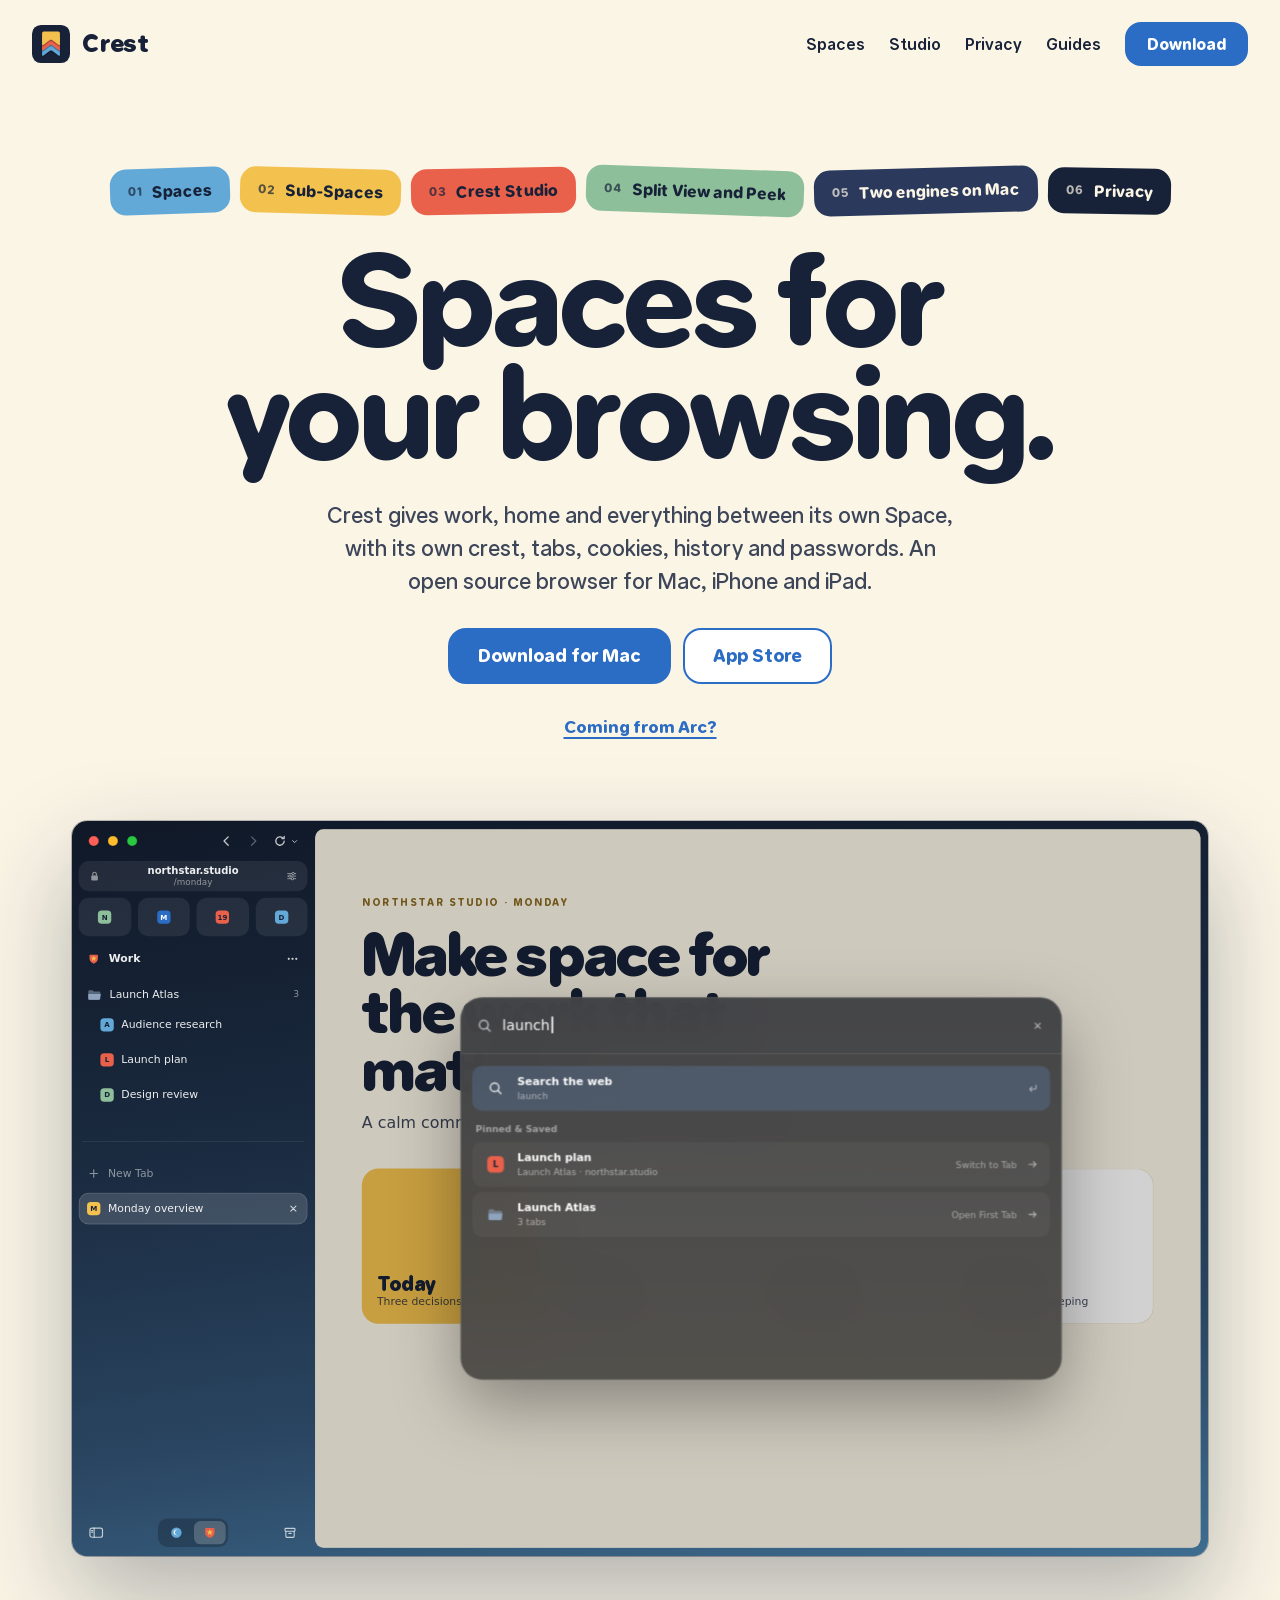
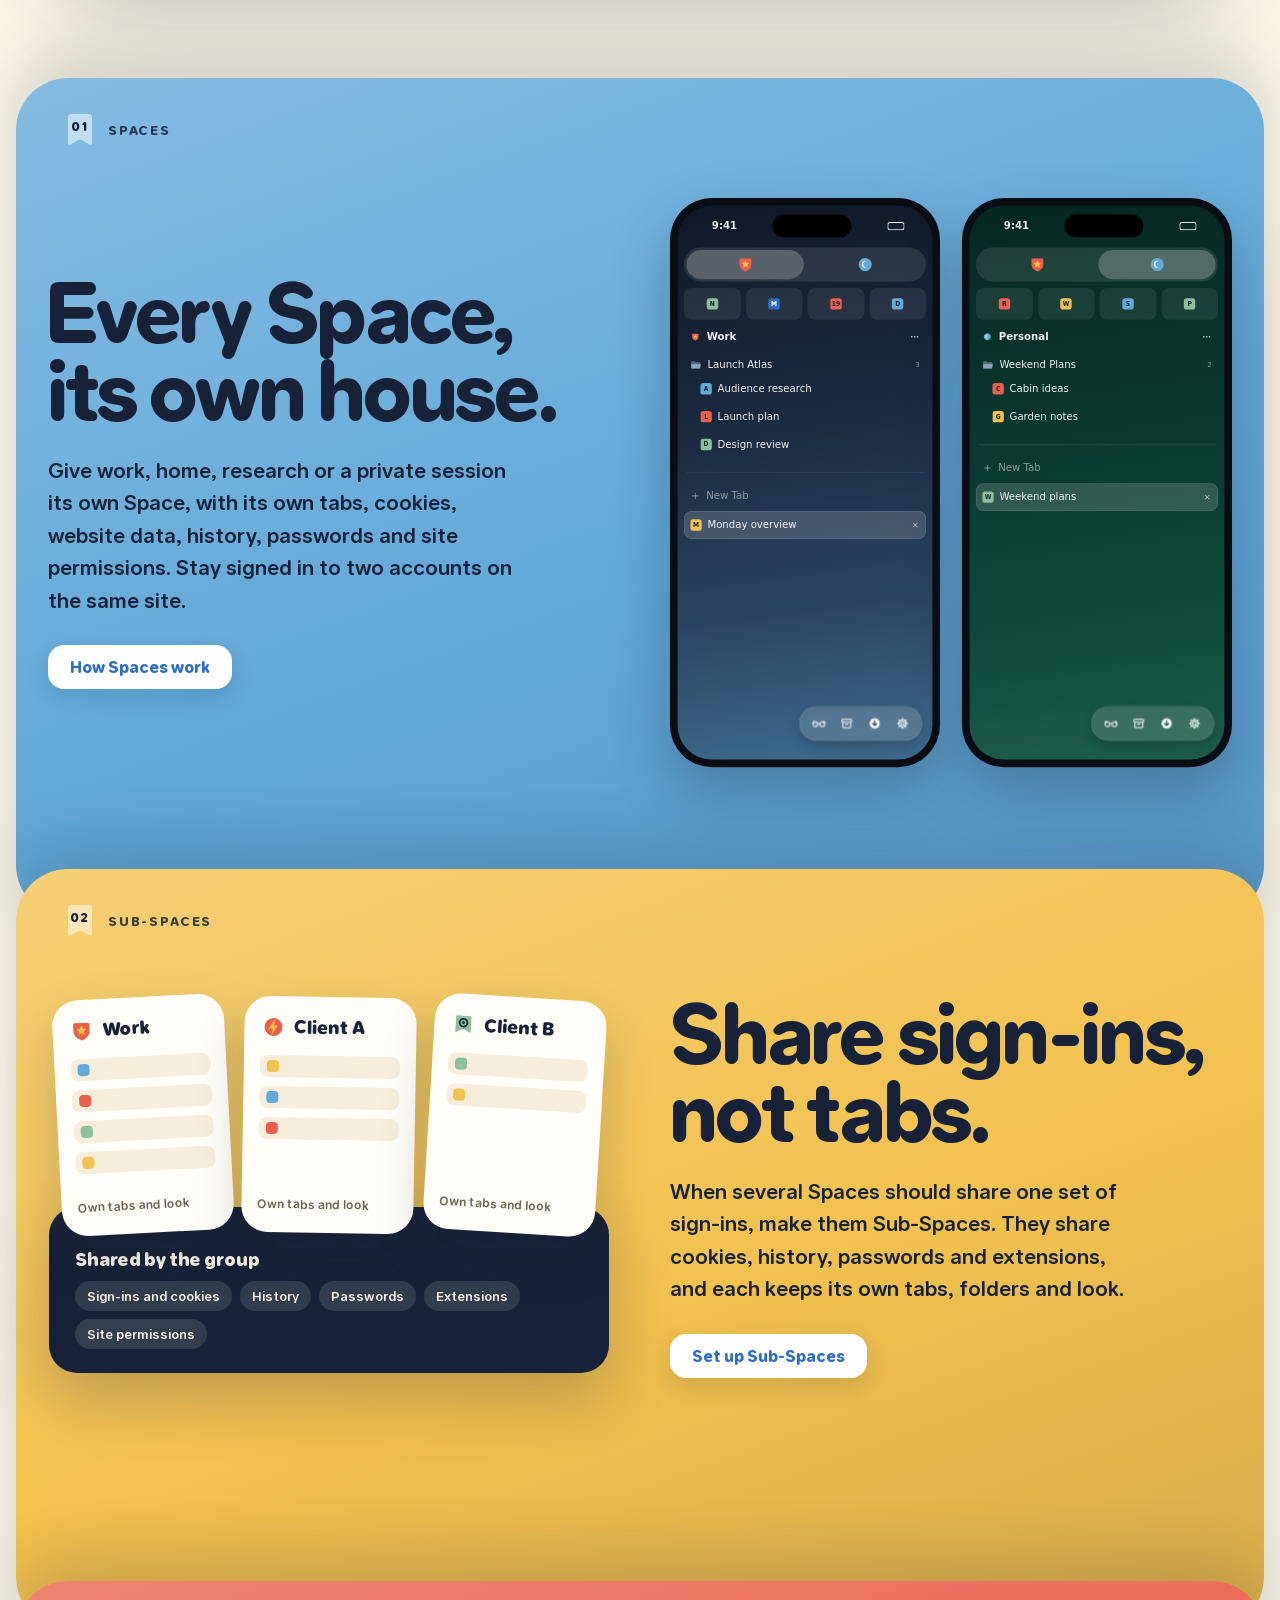
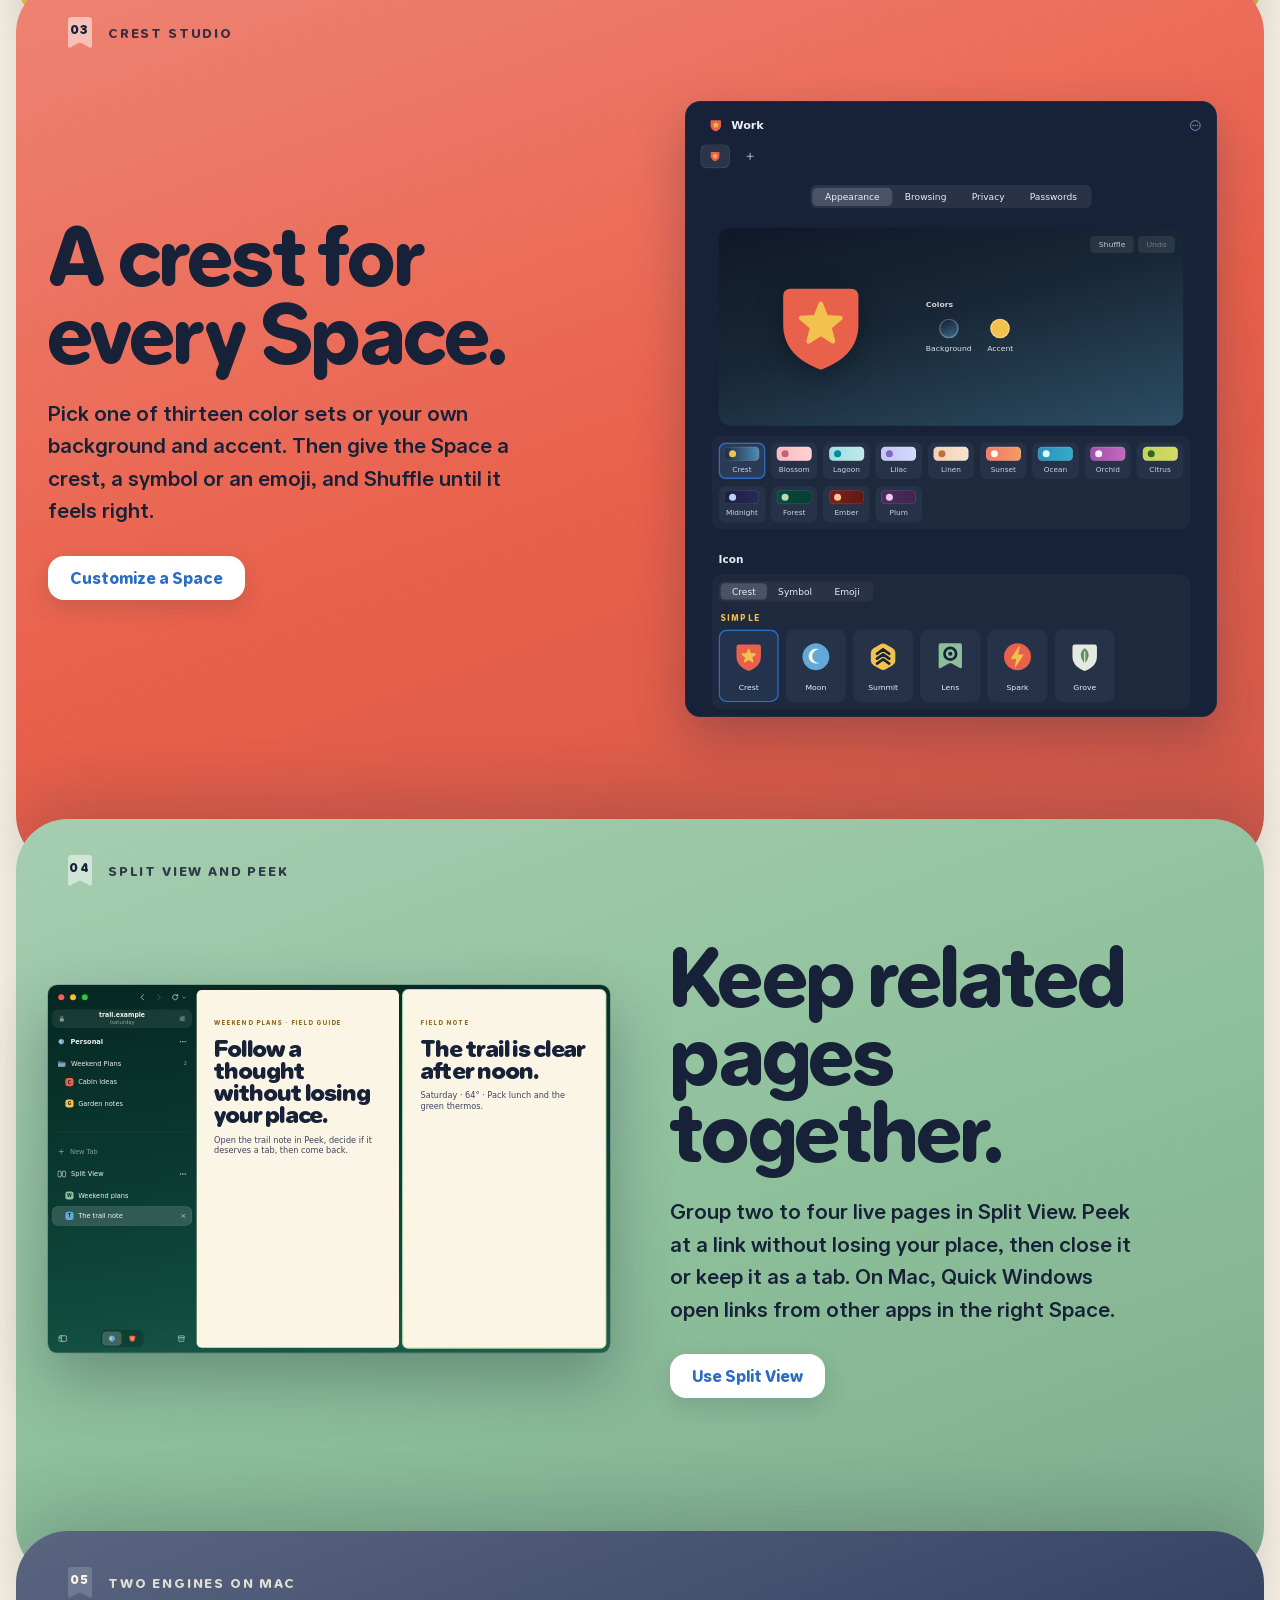
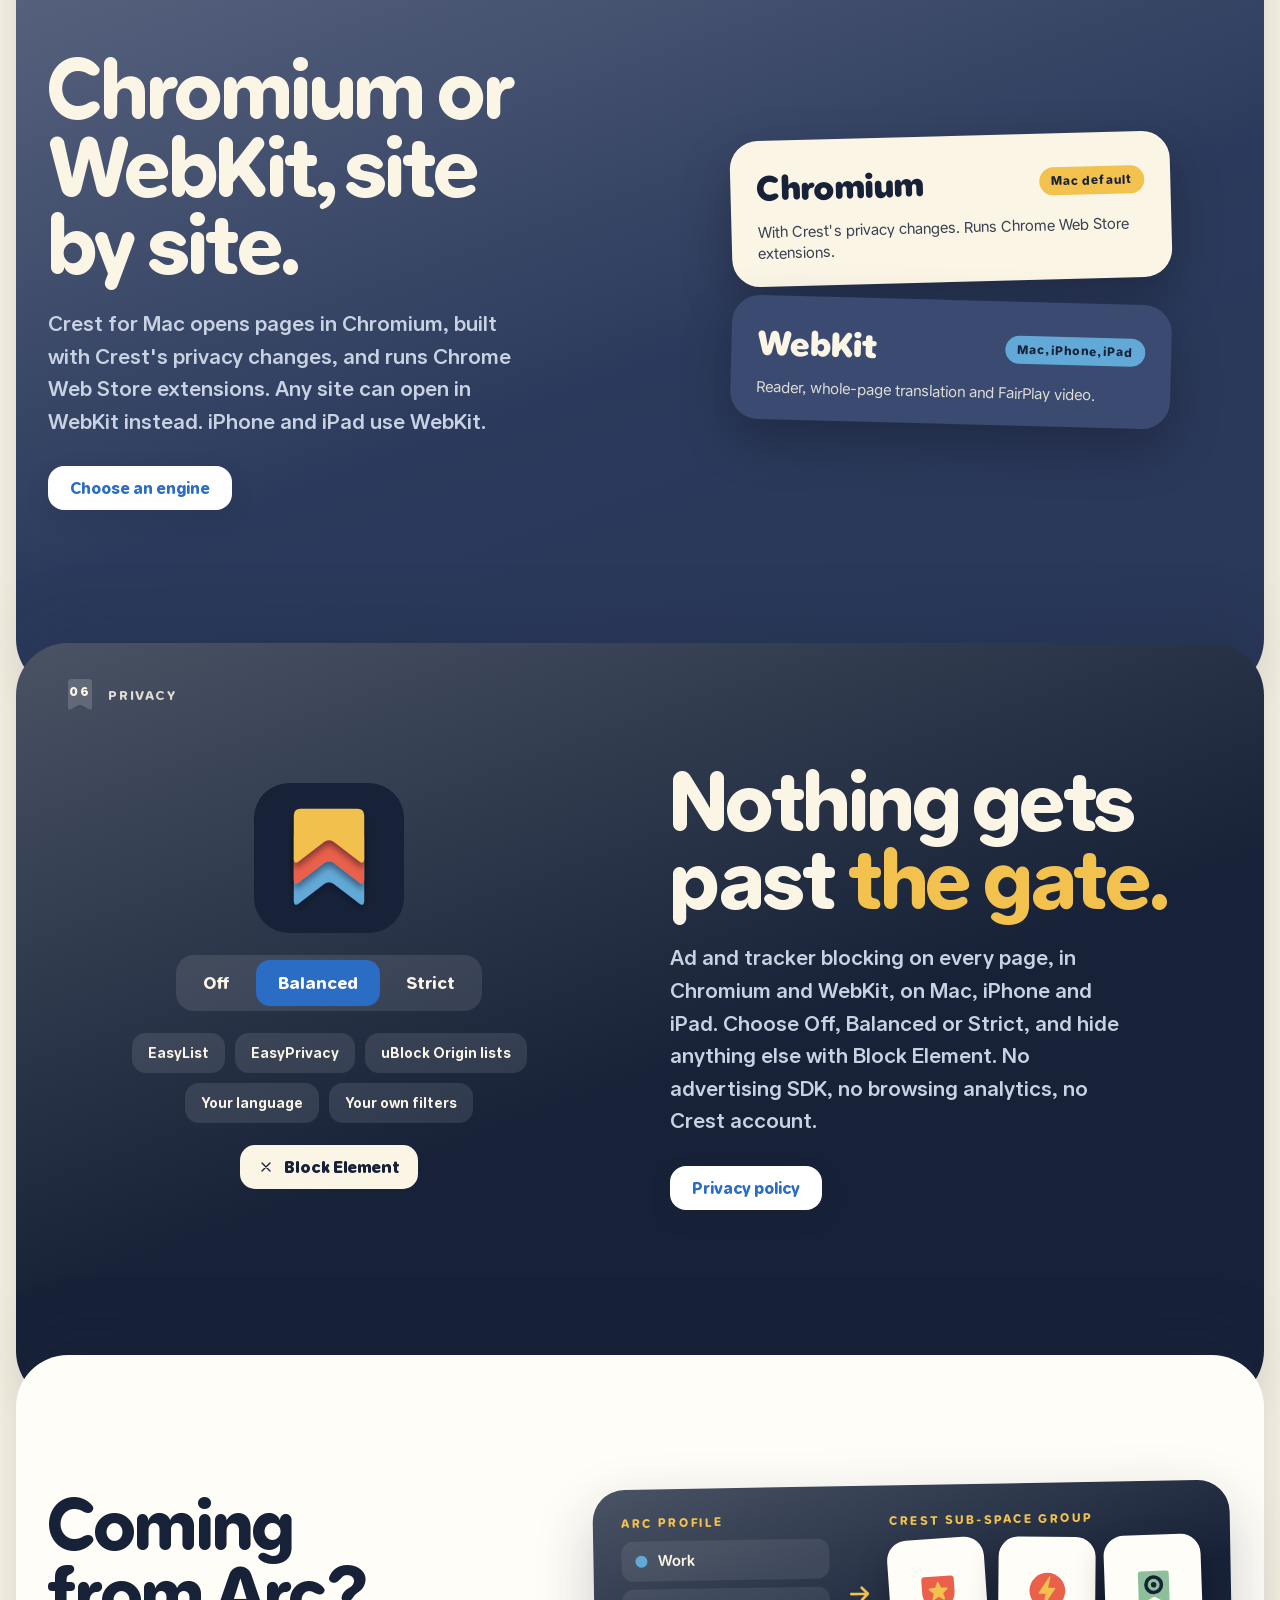
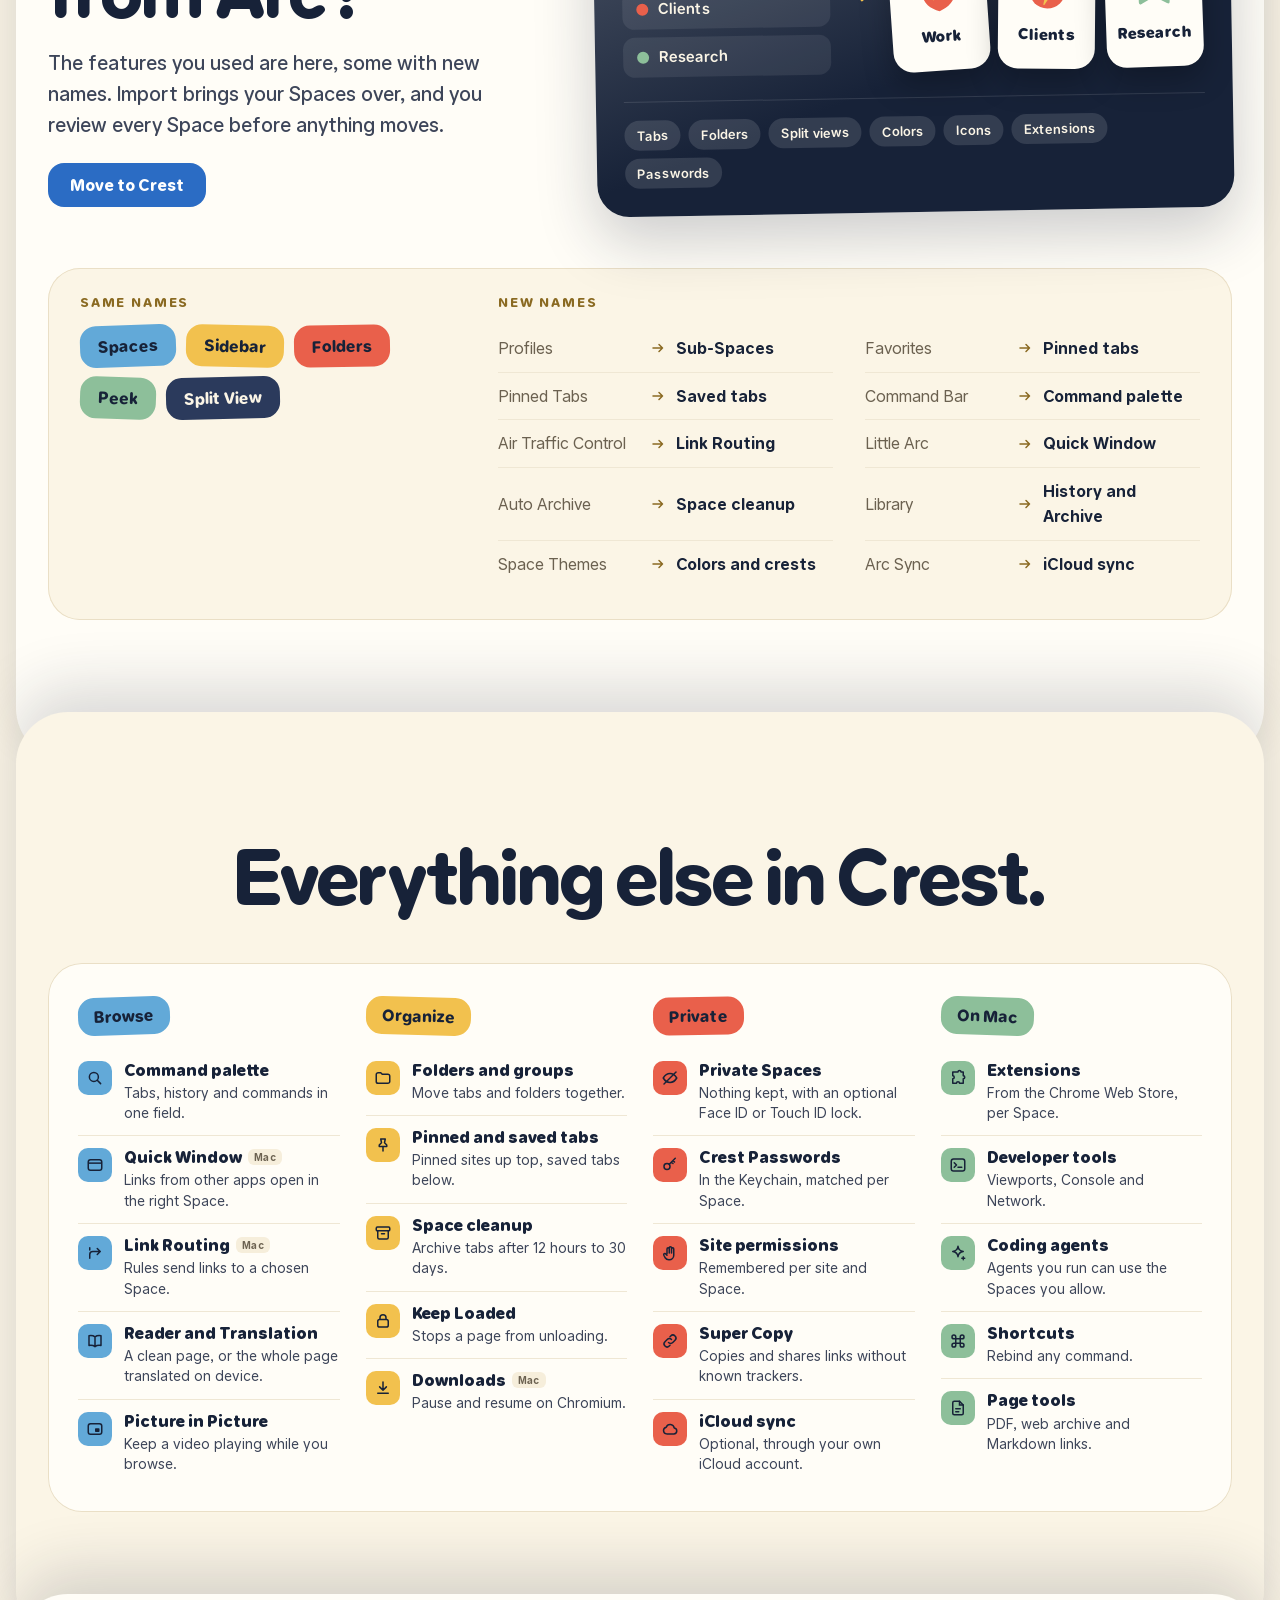
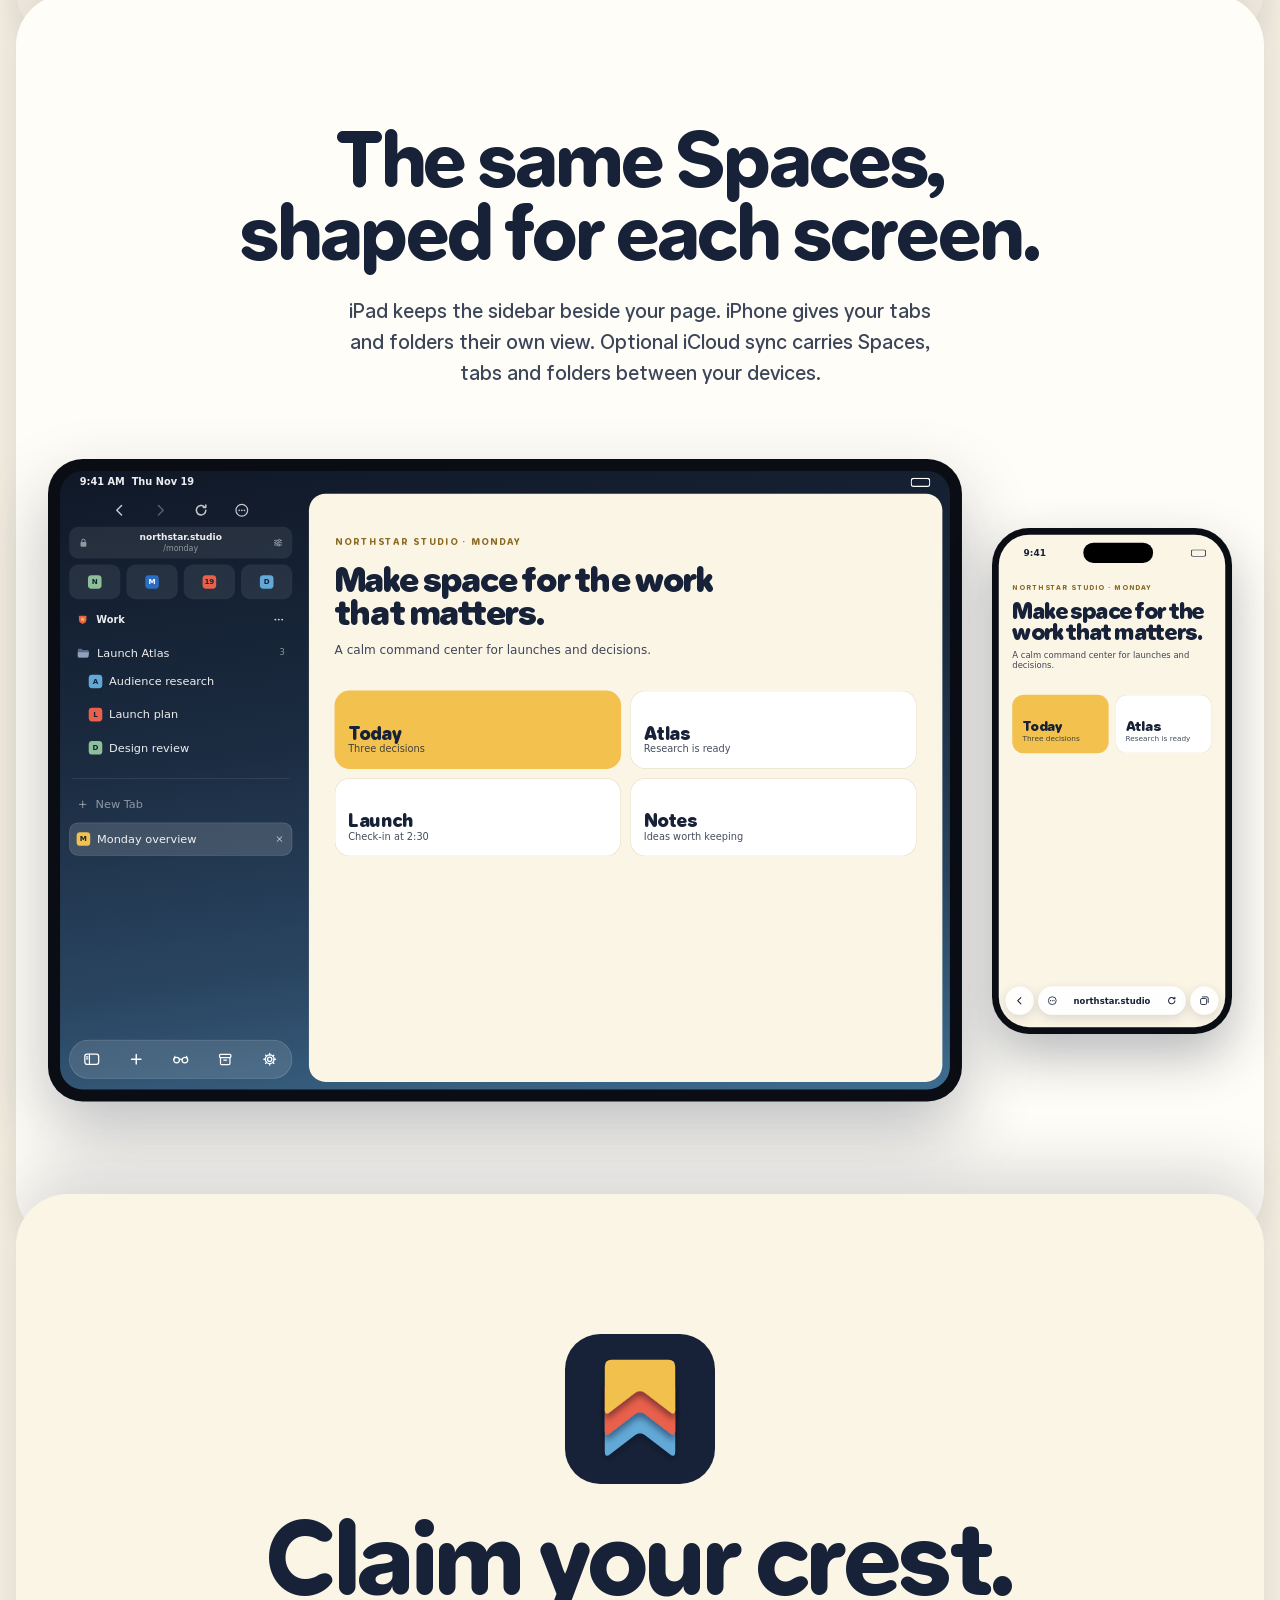
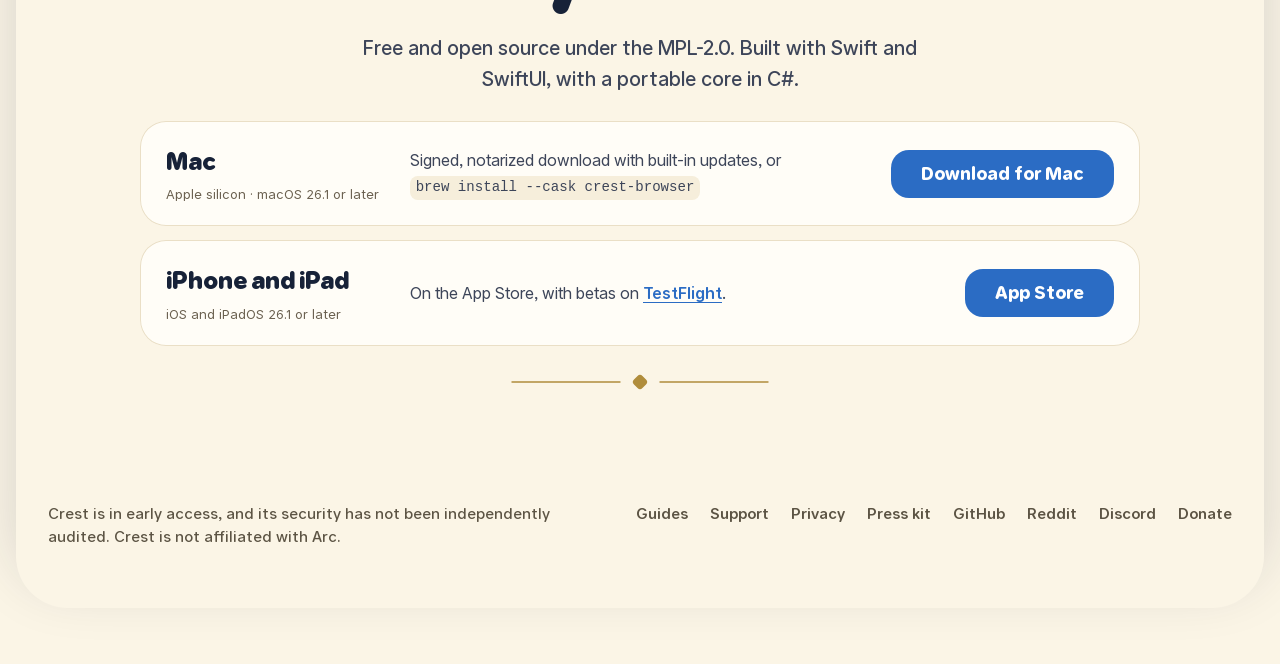
==== commit dd833976: "Put Crest's chrome on paper and set its type in Allo (crest-browser/Crest#1255) Crest's chrome follo" ====
--- a/site/index.html
+++ b/site/index.html
@@ -37,7 +37,7 @@
   <link rel="icon" type="image/png" sizes="32x32" href="assets/crest-icon-32.png">
   <link rel="apple-touch-icon" href="assets/apple-touch-icon.png">
   <link rel="manifest" href="site.webmanifest">
-  <link rel="stylesheet" href="styles.css?v=20261119-modern-4">
+  <link rel="stylesheet" href="styles.css?v=20261119-allo-1">
   <script type="application/ld+json">
     {
       "@context": "https://schema.org",
@@ -204,7 +204,7 @@
 </section>
 
 <section class="stack stack-sticky stack-sky" id="spaces" data-top="16" style="--z:2" aria-labelledby="spaces-title">
-  <div class="stack-tag" aria-hidden="true"><svg viewBox="0 0 32 36"><path d="M4 5.4Q4 2 7.4 2L24.6 2Q28 2 28 5.4L28 30.6Q28 34 25.06 32.29L18.94 28.71Q16 27 13.06 28.71L6.94 32.29Q4 34 4 30.6Z" fill="rgba(255,255,255,0.5)"/><text x="16" y="19" text-anchor="middle" font-family="ui-rounded, Nunito, sans-serif" font-size="12" font-weight="900" fill="#172238">01</text></svg><span>Spaces</span></div>
+  <div class="stack-tag" aria-hidden="true"><svg viewBox="0 0 32 36"><path d="M4 5.4Q4 2 7.4 2L24.6 2Q28 2 28 5.4L28 30.6Q28 34 25.06 32.29L18.94 28.71Q16 27 13.06 28.71L6.94 32.29Q4 34 4 30.6Z" fill="rgba(255,255,255,0.5)"/><text x="16" y="19" text-anchor="middle" font-family="Allo, ui-rounded, sans-serif" font-size="12" font-weight="900" fill="#172238">01</text></svg><span>Spaces</span></div>
   <div class="stack-inner">
     <div class="stack-row">
       <div class="stack-copy">
@@ -249,7 +249,7 @@
 </section>
 
 <section class="stack stack-sticky stack-butter" id="sub-spaces" data-top="38" style="--z:3" aria-labelledby="sub-spaces-title">
-  <div class="stack-tag" aria-hidden="true"><svg viewBox="0 0 32 36"><path d="M4 5.4Q4 2 7.4 2L24.6 2Q28 2 28 5.4L28 30.6Q28 34 25.06 32.29L18.94 28.71Q16 27 13.06 28.71L6.94 32.29Q4 34 4 30.6Z" fill="rgba(255,255,255,0.5)"/><text x="16" y="19" text-anchor="middle" font-family="ui-rounded, Nunito, sans-serif" font-size="12" font-weight="900" fill="#172238">02</text></svg><span>Sub-Spaces</span></div>
+  <div class="stack-tag" aria-hidden="true"><svg viewBox="0 0 32 36"><path d="M4 5.4Q4 2 7.4 2L24.6 2Q28 2 28 5.4L28 30.6Q28 34 25.06 32.29L18.94 28.71Q16 27 13.06 28.71L6.94 32.29Q4 34 4 30.6Z" fill="rgba(255,255,255,0.5)"/><text x="16" y="19" text-anchor="middle" font-family="Allo, ui-rounded, sans-serif" font-size="12" font-weight="900" fill="#172238">02</text></svg><span>Sub-Spaces</span></div>
   <div class="stack-inner">
     <div class="stack-row reverse">
       <div class="stack-copy">
@@ -290,7 +290,7 @@
 </section>
 
 <section class="stack stack-sticky stack-coral" id="studio" data-top="60" style="--z:4" aria-labelledby="studio-title">
-  <div class="stack-tag" aria-hidden="true"><svg viewBox="0 0 32 36"><path d="M4 5.4Q4 2 7.4 2L24.6 2Q28 2 28 5.4L28 30.6Q28 34 25.06 32.29L18.94 28.71Q16 27 13.06 28.71L6.94 32.29Q4 34 4 30.6Z" fill="rgba(255,255,255,0.5)"/><text x="16" y="19" text-anchor="middle" font-family="ui-rounded, Nunito, sans-serif" font-size="12" font-weight="900" fill="#172238">03</text></svg><span>Crest Studio</span></div>
+  <div class="stack-tag" aria-hidden="true"><svg viewBox="0 0 32 36"><path d="M4 5.4Q4 2 7.4 2L24.6 2Q28 2 28 5.4L28 30.6Q28 34 25.06 32.29L18.94 28.71Q16 27 13.06 28.71L6.94 32.29Q4 34 4 30.6Z" fill="rgba(255,255,255,0.5)"/><text x="16" y="19" text-anchor="middle" font-family="Allo, ui-rounded, sans-serif" font-size="12" font-weight="900" fill="#172238">03</text></svg><span>Crest Studio</span></div>
   <div class="stack-inner">
     <div class="stack-row">
       <div class="stack-copy">
@@ -324,7 +324,7 @@
 </section>
 
 <section class="stack stack-sticky stack-sage" id="split-view" data-top="82" style="--z:5" aria-labelledby="split-title">
-  <div class="stack-tag" aria-hidden="true"><svg viewBox="0 0 32 36"><path d="M4 5.4Q4 2 7.4 2L24.6 2Q28 2 28 5.4L28 30.6Q28 34 25.06 32.29L18.94 28.71Q16 27 13.06 28.71L6.94 32.29Q4 34 4 30.6Z" fill="rgba(255,255,255,0.5)"/><text x="16" y="19" text-anchor="middle" font-family="ui-rounded, Nunito, sans-serif" font-size="12" font-weight="900" fill="#172238">04</text></svg><span>Split View and Peek</span></div>
+  <div class="stack-tag" aria-hidden="true"><svg viewBox="0 0 32 36"><path d="M4 5.4Q4 2 7.4 2L24.6 2Q28 2 28 5.4L28 30.6Q28 34 25.06 32.29L18.94 28.71Q16 27 13.06 28.71L6.94 32.29Q4 34 4 30.6Z" fill="rgba(255,255,255,0.5)"/><text x="16" y="19" text-anchor="middle" font-family="Allo, ui-rounded, sans-serif" font-size="12" font-weight="900" fill="#172238">04</text></svg><span>Split View and Peek</span></div>
   <div class="stack-inner">
     <div class="stack-row reverse">
       <div class="stack-copy">
@@ -361,7 +361,7 @@
 </section>
 
 <section class="stack stack-sticky stack-slate" id="engines" data-top="104" style="--z:6" aria-labelledby="engines-title">
-  <div class="stack-tag" aria-hidden="true"><svg viewBox="0 0 32 36"><path d="M4 5.4Q4 2 7.4 2L24.6 2Q28 2 28 5.4L28 30.6Q28 34 25.06 32.29L18.94 28.71Q16 27 13.06 28.71L6.94 32.29Q4 34 4 30.6Z" fill="rgba(255,255,255,0.16)"/><text x="16" y="19" text-anchor="middle" font-family="ui-rounded, Nunito, sans-serif" font-size="12" font-weight="900" fill="#FBF5E6">05</text></svg><span>Two engines on Mac</span></div>
+  <div class="stack-tag" aria-hidden="true"><svg viewBox="0 0 32 36"><path d="M4 5.4Q4 2 7.4 2L24.6 2Q28 2 28 5.4L28 30.6Q28 34 25.06 32.29L18.94 28.71Q16 27 13.06 28.71L6.94 32.29Q4 34 4 30.6Z" fill="rgba(255,255,255,0.16)"/><text x="16" y="19" text-anchor="middle" font-family="Allo, ui-rounded, sans-serif" font-size="12" font-weight="900" fill="#FBF5E6">05</text></svg><span>Two engines on Mac</span></div>
   <div class="stack-inner">
     <div class="stack-row">
       <div class="stack-copy">
@@ -370,14 +370,14 @@
         <a class="button button-secondary button-small" href="guides/engines/">Choose an engine</a>
       </div>
       <div class="stack-art" role="img" aria-label="Chromium, the Mac default, and WebKit, on Mac, iPhone and iPad">
-<div style="display: flex; flex-direction: column; gap: 18px; width: 440px; max-width: 100%"><div style="border-radius: 28px; background: #FBF5E6; color: #172238; padding: 22px 26px; display: flex; flex-direction: column; gap: 6px; transform: rotate(-1.5deg); box-shadow: 0 20px 50px rgba(0,0,0,0.25)"><div style="display: flex; justify-content: space-between; align-items: center"><span style="font-family: var(--display); font-size: 34px; font-weight: 900">Chromium</span><span style="height: 28px; padding: 0 12px; border-radius: 14px; background: #F2C14E; color: #172238; display: flex; align-items: center; font-size: 12px; font-weight: 800">Mac default</span></div><span style="font-size: 15px; line-height: 1.45; opacity: 0.85">With Crest's privacy changes. Runs Chrome Web Store extensions.</span></div><div style="border-radius: 28px; background: #3A4A70; color: #FBF5E6; padding: 22px 26px; display: flex; flex-direction: column; gap: 6px; transform: rotate(1.5deg); box-shadow: 0 20px 50px rgba(0,0,0,0.25)"><div style="display: flex; justify-content: space-between; align-items: center"><span style="font-family: var(--display); font-size: 34px; font-weight: 900">WebKit</span><span style="height: 28px; padding: 0 12px; border-radius: 14px; background: #62A9D8; color: #172238; display: flex; align-items: center; font-size: 12px; font-weight: 800">Mac, iPhone, iPad</span></div><span style="font-size: 15px; line-height: 1.45; opacity: 0.85">Reader, whole-page translation and FairPlay video.</span></div></div>
+<div style="display: flex; flex-direction: column; gap: 18px; width: 440px; max-width: 100%"><div style="border-radius: 28px; background: #FBF5E6; color: #172238; padding: 22px 26px; display: flex; flex-direction: column; gap: 6px; transform: rotate(-1.5deg); box-shadow: 0 20px 50px rgba(0,0,0,0.25)"><div style="display: flex; justify-content: space-between; align-items: center"><span style="font-family: var(--display); font-variation-settings: var(--display-roundness); font-size: 34px; font-weight: 900">Chromium</span><span style="height: 28px; padding: 0 12px; border-radius: 14px; background: #F2C14E; color: #172238; display: flex; align-items: center; font-size: 12px; font-weight: 800">Mac default</span></div><span style="font-size: 15px; line-height: 1.45; opacity: 0.85">With Crest's privacy changes. Runs Chrome Web Store extensions.</span></div><div style="border-radius: 28px; background: #3A4A70; color: #FBF5E6; padding: 22px 26px; display: flex; flex-direction: column; gap: 6px; transform: rotate(1.5deg); box-shadow: 0 20px 50px rgba(0,0,0,0.25)"><div style="display: flex; justify-content: space-between; align-items: center"><span style="font-family: var(--display); font-variation-settings: var(--display-roundness); font-size: 34px; font-weight: 900">WebKit</span><span style="height: 28px; padding: 0 12px; border-radius: 14px; background: #62A9D8; color: #172238; display: flex; align-items: center; font-size: 12px; font-weight: 800">Mac, iPhone, iPad</span></div><span style="font-size: 15px; line-height: 1.45; opacity: 0.85">Reader, whole-page translation and FairPlay video.</span></div></div>
       </div>
     </div>
   </div>
 </section>
 
 <section class="stack stack-sticky stack-ink" id="privacy" data-top="126" style="--z:7" aria-labelledby="privacy-title">
-  <div class="stack-tag" aria-hidden="true"><svg viewBox="0 0 32 36"><path d="M4 5.4Q4 2 7.4 2L24.6 2Q28 2 28 5.4L28 30.6Q28 34 25.06 32.29L18.94 28.71Q16 27 13.06 28.71L6.94 32.29Q4 34 4 30.6Z" fill="rgba(255,255,255,0.16)"/><text x="16" y="19" text-anchor="middle" font-family="ui-rounded, Nunito, sans-serif" font-size="12" font-weight="900" fill="#FBF5E6">06</text></svg><span>Privacy</span></div>
+  <div class="stack-tag" aria-hidden="true"><svg viewBox="0 0 32 36"><path d="M4 5.4Q4 2 7.4 2L24.6 2Q28 2 28 5.4L28 30.6Q28 34 25.06 32.29L18.94 28.71Q16 27 13.06 28.71L6.94 32.29Q4 34 4 30.6Z" fill="rgba(255,255,255,0.16)"/><text x="16" y="19" text-anchor="middle" font-family="Allo, ui-rounded, sans-serif" font-size="12" font-weight="900" fill="#FBF5E6">06</text></svg><span>Privacy</span></div>
   <div class="stack-inner">
     <div class="stack-row reverse">
       <div class="stack-copy">
@@ -386,7 +386,7 @@
         <a class="button button-secondary button-small" href="privacy/">Privacy policy</a>
       </div>
       <div class="stack-art" role="img" aria-label="Content blocking set to Balanced, with EasyList, EasyPrivacy, uBlock Origin lists, language lists, your own filters and Block Element">
-<div style="display: flex; flex-direction: column; align-items: center; gap: 22px"><svg viewBox="0 0 64 64" width="150" height="150" style="display: block; flex: none" role="img" aria-label="Crest"><defs><filter id="pp105s" x="-40%" y="-40%" width="180%" height="200%"><feDropShadow dx="0" dy="2.2" stdDeviation="1.3" flood-color="#060A14" flood-opacity="0.42"></feDropShadow></filter><filter id="pp105b" x="-40%" y="-40%" width="180%" height="200%"><feDropShadow dx="0" dy="1.6" stdDeviation="1.6" flood-color="#060A14" flood-opacity="0.30"></feDropShadow></filter></defs><rect width="64" height="64" rx="15" fill="#172238"></rect><path d="M17 13.8Q17 11 19.8 11L44.2 11Q47 11 47 13.8L47 32.2Q47 35 44.78 33.3L34.22 25.2Q32 23.5 29.78 25.2L19.22 33.3Q17 35 17 32.2Z" transform="translate(0 18)" fill="#62A9D8" filter="url(#pp105b)"></path><path d="M17 13.8Q17 11 19.8 11L44.2 11Q47 11 47 13.8L47 32.2Q47 35 44.78 33.3L34.22 25.2Q32 23.5 29.78 25.2L19.22 33.3Q17 35 17 32.2Z" transform="translate(0 9)" fill="#E9604B" filter="url(#pp105s)"></path><path d="M17 13.8Q17 11 19.8 11L44.2 11Q47 11 47 13.8L47 32.2Q47 35 44.78 33.3L34.22 25.2Q32 23.5 29.78 25.2L19.22 33.3Q17 35 17 32.2Z" transform="translate(0 0)" fill="#F2C14E" filter="url(#pp105s)"></path></svg><div style="display: inline-flex; padding: 5px; border-radius: 18px; background: rgba(255,255,255,0.1); gap: 4px"><span style="height: 46px; padding: 0 22px; border-radius: 14px; background: transparent; color: #FBF5E6; display: flex; align-items: center; font-family: var(--display); font-size: 17px; font-weight: 800">Off</span><span style="height: 46px; padding: 0 22px; border-radius: 14px; background: #2B6CC4; color: #FFFFFF; display: flex; align-items: center; font-family: var(--display); font-size: 17px; font-weight: 800">Balanced</span><span style="height: 46px; padding: 0 22px; border-radius: 14px; background: transparent; color: #FBF5E6; display: flex; align-items: center; font-family: var(--display); font-size: 17px; font-weight: 800">Strict</span></div><div style="display: flex; flex-wrap: wrap; gap: 10px; justify-content: center; max-width: 500px"><span style="height: 40px; padding: 0 16px; border-radius: 14px; background: rgba(255,255,255,0.1); color: #FBF5E6; display: flex; align-items: center; gap: 8px; font-size: 14px; font-weight: 700">EasyList</span><span style="height: 40px; padding: 0 16px; border-radius: 14px; background: rgba(255,255,255,0.1); color: #FBF5E6; display: flex; align-items: center; gap: 8px; font-size: 14px; font-weight: 700">EasyPrivacy</span><span style="height: 40px; padding: 0 16px; border-radius: 14px; background: rgba(255,255,255,0.1); color: #FBF5E6; display: flex; align-items: center; gap: 8px; font-size: 14px; font-weight: 700">uBlock Origin lists</span><span style="height: 40px; padding: 0 16px; border-radius: 14px; background: rgba(255,255,255,0.1); color: #FBF5E6; display: flex; align-items: center; gap: 8px; font-size: 14px; font-weight: 700">Your language</span><span style="height: 40px; padding: 0 16px; border-radius: 14px; background: rgba(255,255,255,0.1); color: #FBF5E6; display: flex; align-items: center; gap: 8px; font-size: 14px; font-weight: 700">Your own filters</span></div><span style="height: 44px; padding: 0 18px; border-radius: 15px; background: #FBF5E6; color: #172238; display: flex; align-items: center; gap: 10px; font-family: var(--display); font-size: 16px; font-weight: 900"><svg width="16" height="16" viewBox="0 0 24 24" fill="none" stroke="#172238" stroke-width="2" stroke-linecap="round" stroke-linejoin="round" aria-hidden="true" style="flex: none"><path d="M6 6l12 12M18 6L6 18"></path></svg> Block Element</span></div>
+<div style="display: flex; flex-direction: column; align-items: center; gap: 22px"><svg viewBox="0 0 64 64" width="150" height="150" style="display: block; flex: none" role="img" aria-label="Crest"><defs><filter id="pp105s" x="-40%" y="-40%" width="180%" height="200%"><feDropShadow dx="0" dy="2.2" stdDeviation="1.3" flood-color="#060A14" flood-opacity="0.42"></feDropShadow></filter><filter id="pp105b" x="-40%" y="-40%" width="180%" height="200%"><feDropShadow dx="0" dy="1.6" stdDeviation="1.6" flood-color="#060A14" flood-opacity="0.30"></feDropShadow></filter></defs><rect width="64" height="64" rx="15" fill="#172238"></rect><path d="M17 13.8Q17 11 19.8 11L44.2 11Q47 11 47 13.8L47 32.2Q47 35 44.78 33.3L34.22 25.2Q32 23.5 29.78 25.2L19.22 33.3Q17 35 17 32.2Z" transform="translate(0 18)" fill="#62A9D8" filter="url(#pp105b)"></path><path d="M17 13.8Q17 11 19.8 11L44.2 11Q47 11 47 13.8L47 32.2Q47 35 44.78 33.3L34.22 25.2Q32 23.5 29.78 25.2L19.22 33.3Q17 35 17 32.2Z" transform="translate(0 9)" fill="#E9604B" filter="url(#pp105s)"></path><path d="M17 13.8Q17 11 19.8 11L44.2 11Q47 11 47 13.8L47 32.2Q47 35 44.78 33.3L34.22 25.2Q32 23.5 29.78 25.2L19.22 33.3Q17 35 17 32.2Z" transform="translate(0 0)" fill="#F2C14E" filter="url(#pp105s)"></path></svg><div style="display: inline-flex; padding: 5px; border-radius: 18px; background: rgba(255,255,255,0.1); gap: 4px"><span style="height: 46px; padding: 0 22px; border-radius: 14px; background: transparent; color: #FBF5E6; display: flex; align-items: center; font-family: var(--display); font-variation-settings: var(--display-roundness); font-size: 17px; font-weight: 800">Off</span><span style="height: 46px; padding: 0 22px; border-radius: 14px; background: #2B6CC4; color: #FFFFFF; display: flex; align-items: center; font-family: var(--display); font-variation-settings: var(--display-roundness); font-size: 17px; font-weight: 800">Balanced</span><span style="height: 46px; padding: 0 22px; border-radius: 14px; background: transparent; color: #FBF5E6; display: flex; align-items: center; font-family: var(--display); font-variation-settings: var(--display-roundness); font-size: 17px; font-weight: 800">Strict</span></div><div style="display: flex; flex-wrap: wrap; gap: 10px; justify-content: center; max-width: 500px"><span style="height: 40px; padding: 0 16px; border-radius: 14px; background: rgba(255,255,255,0.1); color: #FBF5E6; display: flex; align-items: center; gap: 8px; font-size: 14px; font-weight: 700">EasyList</span><span style="height: 40px; padding: 0 16px; border-radius: 14px; background: rgba(255,255,255,0.1); color: #FBF5E6; display: flex; align-items: center; gap: 8px; font-size: 14px; font-weight: 700">EasyPrivacy</span><span style="height: 40px; padding: 0 16px; border-radius: 14px; background: rgba(255,255,255,0.1); color: #FBF5E6; display: flex; align-items: center; gap: 8px; font-size: 14px; font-weight: 700">uBlock Origin lists</span><span style="height: 40px; padding: 0 16px; border-radius: 14px; background: rgba(255,255,255,0.1); color: #FBF5E6; display: flex; align-items: center; gap: 8px; font-size: 14px; font-weight: 700">Your language</span><span style="height: 40px; padding: 0 16px; border-radius: 14px; background: rgba(255,255,255,0.1); color: #FBF5E6; display: flex; align-items: center; gap: 8px; font-size: 14px; font-weight: 700">Your own filters</span></div><span style="height: 44px; padding: 0 18px; border-radius: 15px; background: #FBF5E6; color: #172238; display: flex; align-items: center; gap: 10px; font-family: var(--display); font-variation-settings: var(--display-roundness); font-size: 16px; font-weight: 900"><svg width="16" height="16" viewBox="0 0 24 24" fill="none" stroke="#172238" stroke-width="2" stroke-linecap="round" stroke-linejoin="round" aria-hidden="true" style="flex: none"><path d="M6 6l12 12M18 6L6 18"></path></svg> Block Element</span></div>
       </div>
     </div>
   </div>
--- a/site/styles.css
+++ b/site/styles.css
@@ -2,20 +2,11 @@
    only; butter, coral, sky and sage are brand colors, never actions. */
 
 @font-face {
-  font-family: "Nunito";
+  font-family: "Allo";
   font-style: normal;
   font-display: swap;
-  font-weight: 200 1000;
-  src: url("assets/fonts/nunito-latin.woff2") format("woff2");
-  unicode-range: U+0000-00FF, U+0131, U+0152-0153, U+02BB-02BC, U+02C6, U+02DA, U+02DC, U+0304, U+0308, U+0329, U+2000-206F, U+20AC, U+2122, U+2191, U+2193, U+2212, U+2215, U+FEFF, U+FFFD;
-}
-@font-face {
-  font-family: "Nunito";
-  font-style: normal;
-  font-display: swap;
-  font-weight: 200 1000;
-  src: url("assets/fonts/nunito-latin-ext.woff2") format("woff2");
-  unicode-range: U+0100-02BA, U+02BD-02C5, U+02C7-02CC, U+02CE-02D7, U+02DD-02FF, U+0304, U+0308, U+0329, U+1D00-1DBF, U+1E00-1E9F, U+1EF2-1EFF, U+2020, U+20A0-20AB, U+20AD-20C0, U+2113, U+2C60-2C7F, U+A720-A7FF;
+  font-weight: 100 900;
+  src: url("assets/fonts/allo-variable.woff2") format("woff2");
 }
 
 :root {
@@ -37,8 +28,11 @@
   --text-2: #3D4559;
   --text-3: #6B6150;
   --on-dark: #C9D2E3;
-  --display: ui-rounded, "SF Pro Rounded", "Nunito", system-ui, sans-serif;
-  --body: -apple-system, BlinkMacSystemFont, "SF Pro Text", "Inter", system-ui, sans-serif;
+  /* Allo, variable in weight and roundness: headings at its roundest, body
+     text at its friendly default. */
+  --display: "Allo", ui-rounded, "SF Pro Rounded", system-ui, sans-serif;
+  --display-roundness: "ROND" 100;
+  --body: "Allo", -apple-system, BlinkMacSystemFont, "SF Pro Text", system-ui, sans-serif;
   --mono: ui-monospace, "SF Mono", Menlo, monospace;
   --page: min(1200px, calc(100% - 4rem));
   --lift: 0 -24px 60px rgba(23, 34, 56, .16);
@@ -63,7 +57,7 @@
 a { color: var(--blue); text-underline-offset: .18em; }
 a:hover { color: var(--blue-hover); }
 h1, h2, h3, h4, p { margin: 0; }
-h1, h2, h3 { font-family: var(--display); font-weight: 800; text-wrap: balance; }
+h1, h2, h3 { font-family: var(--display); font-variation-settings: var(--display-roundness); font-weight: 800; text-wrap: balance; }
 code { font-family: var(--mono); font-size: .88em; padding: .1em .4em; border-radius: 8px; background: var(--field); }
 :focus-visible { outline: 3px solid var(--blue); outline-offset: 3px; }
 
@@ -71,7 +65,7 @@
 .skip-link:focus { top: 1rem; }
 
 /* Caps label: Rounded Heavy, 13, uppercase, +14% */
-.label { font-family: var(--display); font-size: 13px; font-weight: 800; letter-spacing: .14em; text-transform: uppercase; color: var(--gold); }
+.label { font-family: var(--display); font-variation-settings: var(--display-roundness); font-size: 13px; font-weight: 800; letter-spacing: .14em; text-transform: uppercase; color: var(--gold); }
 
 /* ------------------------------------------------------------ buttons */
 .button {
@@ -84,6 +78,7 @@
   border: 0;
   border-radius: 18px;
   font-family: var(--display);
+  font-variation-settings: var(--display-roundness);
   font-size: 18px;
   font-weight: 800;
   line-height: 1;
@@ -114,7 +109,7 @@
   align-items: center;
   gap: 24px;
 }
-.brand { display: inline-flex; align-items: center; gap: 12px; color: var(--ink); font-family: var(--display); font-size: 24px; font-weight: 900; letter-spacing: -.01em; text-decoration: none; }
+.brand { display: inline-flex; align-items: center; gap: 12px; color: var(--ink); font-family: var(--display); font-variation-settings: var(--display-roundness); font-size: 24px; font-weight: 900; letter-spacing: -.01em; text-decoration: none; }
 .brand:hover { color: var(--ink); }
 .brand img { width: 38px; height: 38px; }
 .site-header .spacer { flex: 1; }
@@ -145,6 +140,7 @@
   border-radius: 16px;
   color: var(--ink);
   font-family: var(--display);
+  font-variation-settings: var(--display-roundness);
   font-size: 16px;
   font-weight: 800;
   text-decoration: none;
@@ -160,7 +156,7 @@
 .chip-slate { background: var(--slate); color: var(--cream); --tilt: -1.5deg; }
 .chip-ink { background: var(--ink); color: var(--cream); --tilt: 1deg; }
 .chip-slate:hover, .chip-ink:hover { color: var(--cream); }
-.hero h1 { font-size: clamp(68px, 10vw, 150px); line-height: .88; letter-spacing: -.035em; }
+.hero h1 { font-size: clamp(68px, 10vw, 150px); line-height: .88; letter-spacing: -.015em; }
 .lede { max-width: 640px; color: var(--text-2); font-size: 22px; line-height: 1.5; font-weight: 500; }
 .actions { display: flex; flex-wrap: wrap; justify-content: center; gap: 12px; }
 .hero-shot { max-width: 1200px; margin: 80px auto 0; padding: 0 32px; }
@@ -191,14 +187,14 @@
 .stack-ink { color: var(--cream); background: linear-gradient(160deg, #4A5364 0%, var(--ink) 55%, var(--ink) 100%); }
 .stack-paper { background: var(--paper); padding: 130px 32px 140px; min-height: 0; }
 .stack-cream { background: var(--cream); padding: 140px 32px 60px; min-height: 0; }
-.stack-tag { position: absolute; left: 48px; top: 34px; display: flex; align-items: center; gap: 12px; font-family: var(--display); font-size: 13px; font-weight: 800; letter-spacing: .14em; text-transform: uppercase; }
+.stack-tag { position: absolute; left: 48px; top: 34px; display: flex; align-items: center; gap: 12px; font-family: var(--display); font-variation-settings: var(--display-roundness); font-size: 13px; font-weight: 800; letter-spacing: .14em; text-transform: uppercase; }
 .stack-tag svg { width: 32px; height: 36px; }
 .stack-tag span { opacity: .85; }
 .stack-inner { max-width: 1200px; margin: 0 auto; }
 .stack-row { display: flex; flex-wrap: wrap; align-items: center; justify-content: space-between; gap: 60px; }
 .stack-row.reverse { flex-direction: row-reverse; }
 .stack-copy { flex: 1 1 440px; min-width: 0; display: flex; flex-direction: column; gap: 24px; }
-.stack-copy h2 { font-size: clamp(54px, 6.4vw, 104px); line-height: .95; letter-spacing: -.035em; }
+.stack-copy h2 { font-size: clamp(54px, 6.4vw, 104px); line-height: .95; letter-spacing: -.015em; }
 .stack-copy p { max-width: 470px; font-size: 21px; line-height: 1.55; font-weight: 600; }
 .stack-slate .stack-copy p, .stack-ink .stack-copy p { color: var(--on-dark); }
 .stack-copy .button { align-self: flex-start; margin-top: 4px; }
@@ -213,7 +209,7 @@
 .fit-tilted { margin-block: 8px; }
 
 .center-head { display: flex; flex-direction: column; align-items: center; gap: 26px; text-align: center; }
-.center-head h2 { font-size: clamp(52px, 6vw, 96px); line-height: .95; letter-spacing: -.035em; }
+.center-head h2 { font-size: clamp(52px, 6vw, 96px); line-height: .95; letter-spacing: -.015em; }
 .center-head p { max-width: 620px; color: var(--text-2); font-size: 20px; line-height: 1.55; font-weight: 500; }
 .devices { width: 100%; margin-top: 44px; display: flex; flex-wrap: wrap; align-items: center; justify-content: center; gap: 30px; }
 .devices .fit-ipad { flex: 1 1 520px; margin: 0; }
@@ -222,7 +218,7 @@
 /* ------------------------------------------------------------ get */
 .get { max-width: 1000px; margin: 0 auto; display: flex; flex-direction: column; align-items: center; gap: 26px; text-align: center; }
 .get > img { width: 150px; height: 150px; }
-.get h2 { font-size: clamp(60px, 8vw, 128px); line-height: .95; letter-spacing: -.035em; }
+.get h2 { font-size: clamp(60px, 8vw, 128px); line-height: .95; letter-spacing: -.015em; }
 .get > p { max-width: 560px; color: var(--text-2); font-size: 20px; line-height: 1.55; font-weight: 500; }
 .platforms { width: 100%; display: flex; flex-direction: column; gap: 14px; }
 .platform {
@@ -271,7 +267,7 @@
   box-shadow: var(--lift);
 }
 .page-hero-inner { max-width: 1200px; margin: 0 auto; display: grid; grid-template-columns: minmax(0, 1.1fr) minmax(300px, .9fr); gap: clamp(40px, 6vw, 96px); align-items: center; }
-.page-hero h1 { font-size: clamp(56px, 7.4vw, 116px); line-height: .9; letter-spacing: -.035em; }
+.page-hero h1 { font-size: clamp(56px, 7.4vw, 116px); line-height: .9; letter-spacing: -.015em; }
 .page-hero h1 + p { margin-top: 28px; max-width: 600px; font-size: 21px; line-height: 1.55; font-weight: 600; }
 .page-hero .effective { margin-top: 18px; font-size: 15px; font-weight: 600; opacity: .8; }
 .page-hero.stack-ink h1 + p, .page-hero.stack-slate h1 + p { color: var(--on-dark); }
@@ -281,11 +277,11 @@
 .promise:nth-child(2) { transform: rotate(.8deg); }
 .promise:nth-child(3) { transform: rotate(-.6deg); }
 .promise .badge { grid-row: 1 / 3; }
-.promise strong { font-family: var(--display); font-size: 22px; font-weight: 900; line-height: 1.15; }
+.promise strong { font-family: var(--display); font-variation-settings: var(--display-roundness); font-size: 22px; font-weight: 900; line-height: 1.15; }
 .promise p { color: var(--text-2); font-size: 15px; line-height: 1.5; }
 
 .badge { width: 38px; height: 42px; flex: none; }
-.badge text { font-family: var(--display); font-size: 12px; font-weight: 900; fill: var(--ink); }
+.badge text { font-family: var(--display); font-variation-settings: var(--display-roundness); font-size: 12px; font-weight: 900; fill: var(--ink); }
 
 .page-layout { width: var(--page); margin: 0 auto; padding: clamp(64px, 8vw, 104px) 0 40px; display: grid; grid-template-columns: 230px minmax(0, 780px); gap: clamp(40px, 7vw, 104px); }
 .page-nav { position: sticky; top: 24px; align-self: start; min-width: 0; padding: 18px; border-radius: 26px; background: var(--paper); box-shadow: inset 0 0 0 1px var(--hairline); }
@@ -296,19 +292,19 @@
 .page-article > section { position: relative; padding: 0 0 56px; margin-bottom: 56px; border-bottom: 1px solid var(--hairline); scroll-margin-top: 24px; }
 .page-article > section:last-child { border-bottom: 0; margin-bottom: 0; }
 .page-article .badge { margin-bottom: 18px; }
-.page-article h2 { max-width: 720px; margin: 0 0 22px; font-size: clamp(36px, 4.4vw, 60px); line-height: .98; letter-spacing: -.03em; }
+.page-article h2 { max-width: 720px; margin: 0 0 22px; font-size: clamp(36px, 4.4vw, 60px); line-height: .98; letter-spacing: -.012em; }
 .page-article h3 { margin: 30px 0 10px; font-size: 24px; font-weight: 900; letter-spacing: -.01em; }
 .page-article p, .page-article li { color: var(--text-2); line-height: 1.7; }
 .page-article p + p { margin-top: 1em; }
 .page-article strong { color: var(--ink); }
 .page-article ul, .page-article ol { margin: 1em 0; padding-left: 1.3em; }
 .page-article li { margin: .35em 0; }
-.source-link { width: fit-content; max-width: 100%; margin-top: 18px; display: inline-flex; gap: 6px; font-family: var(--display); font-size: 16px; font-weight: 800; text-decoration: none; overflow-wrap: anywhere; }
+.source-link { width: fit-content; max-width: 100%; margin-top: 18px; display: inline-flex; gap: 6px; font-family: var(--display); font-variation-settings: var(--display-roundness); font-size: 16px; font-weight: 800; text-decoration: none; overflow-wrap: anywhere; }
 .source-link:hover { text-decoration: underline; }
 .sources { margin-top: 18px; display: flex; flex-wrap: wrap; gap: 6px 26px; }
 .sources .source-link { margin-top: 0; }
 .note { margin-top: 22px; padding: 22px 24px; border-radius: 24px; background: var(--paper); box-shadow: inset 0 0 0 1px var(--hairline); }
-.note > span { display: block; margin-bottom: 6px; color: var(--ink); font-family: var(--display); font-size: 17px; font-weight: 900; }
+.note > span { display: block; margin-bottom: 6px; color: var(--ink); font-family: var(--display); font-variation-settings: var(--display-roundness); font-size: 17px; font-weight: 900; }
 .note p { margin: 0; }
 .panel { margin: 0 0 56px; padding: clamp(26px, 4vw, 44px); border-radius: 32px; color: var(--cream); background: linear-gradient(160deg, #5A6580 0%, var(--slate) 55%, #293758 100%); box-shadow: 0 24px 60px rgba(23, 34, 56, .18); scroll-margin-top: 24px; }
 .panel h2 { color: var(--cream); }
@@ -318,9 +314,9 @@
 .panel .source-link { color: var(--butter); }
 
 /* Field guide */
-.docs-content h1 { margin: 0 0 24px; font-size: clamp(52px, 6.4vw, 96px); line-height: .92; letter-spacing: -.035em; }
+.docs-content h1 { margin: 0 0 24px; font-size: clamp(52px, 6.4vw, 96px); line-height: .92; letter-spacing: -.015em; }
 .docs-lede { margin-bottom: 32px !important; color: var(--ink) !important; font-size: 21px; font-weight: 600; line-height: 1.55 !important; }
-.docs-content h2 { margin: 72px 0 18px; padding-top: 28px; border-top: 1px solid var(--hairline); font-size: clamp(34px, 4vw, 52px); line-height: 1; letter-spacing: -.03em; scroll-margin-top: 24px; }
+.docs-content h2 { margin: 72px 0 18px; padding-top: 28px; border-top: 1px solid var(--hairline); font-size: clamp(34px, 4vw, 52px); line-height: 1; letter-spacing: -.012em; scroll-margin-top: 24px; }
 .docs-content h2:first-of-type { margin-top: 0; padding-top: 0; border-top: 0; }
 .docs-content h3 { margin: 30px 0 10px; font-size: 23px; font-weight: 900; }
 .docs-content p, .docs-content li { color: var(--text-2); line-height: 1.7; }
@@ -333,7 +329,7 @@
 .docs-table { width: 100%; margin: 22px 0; border-collapse: separate; border-spacing: 0; border-radius: 22px; overflow: hidden; background: var(--paper); box-shadow: inset 0 0 0 1px var(--hairline); font-size: 15px; table-layout: fixed; }
 .docs-table th, .docs-table td { padding: 14px 18px; text-align: left; vertical-align: top; border-bottom: 1px solid var(--divider); }
 .docs-table tr:last-child td { border-bottom: 0; }
-.docs-table th { color: var(--gold); font-family: var(--display); font-size: 13px; font-weight: 800; letter-spacing: .14em; text-transform: uppercase; }
+.docs-table th { color: var(--gold); font-family: var(--display); font-variation-settings: var(--display-roundness); font-size: 13px; font-weight: 800; letter-spacing: .14em; text-transform: uppercase; }
 .docs-table td { color: var(--text-2); line-height: 1.55; }
 .docs-table td:first-child { color: var(--ink); font-weight: 600; }
 pre { max-width: 100%; overflow: auto; padding: 18px 20px; border-radius: 20px; color: var(--cream); background: var(--ink); font-family: var(--mono); font-size: 14px; line-height: 1.6; }
@@ -462,13 +458,13 @@
 .mac-page { position: absolute; top: 10px; right: 9px; bottom: 10px; left: calc(var(--side) + 1px); overflow: hidden; border-radius: 10px; background: var(--cream); color: var(--ink); }
 .mac-dim { position: absolute; inset: 0; background: rgba(0, 0, 0, .18); }
 .demo-page { padding: 82px 56px; }
-.demo-kicker { font: 800 12px/1 var(--display); letter-spacing: .16em; text-transform: uppercase; color: var(--gold); }
-.demo-title { max-width: 540px; margin: 22px 0 18px; font: 900 72px/.95 var(--display); letter-spacing: -.035em; }
+.demo-kicker { font: 800 12px/1 var(--display); font-variation-settings: var(--display-roundness); letter-spacing: .16em; text-transform: uppercase; color: var(--gold); }
+.demo-title { max-width: 540px; margin: 22px 0 18px; font: 900 72px/.95 var(--display); font-variation-settings: var(--display-roundness); letter-spacing: -.015em; }
 .demo-lede { color: var(--text-2); font-size: 19px; }
 .demo-cards { margin-top: 44px; display: grid; grid-template-columns: repeat(4, 1fr); gap: 12px; }
 .demo-cards div { min-height: 186px; padding: 18px; border-radius: 20px; background: #fff; box-shadow: inset 0 0 0 1px var(--hairline); display: flex; flex-direction: column; justify-content: flex-end; }
 .demo-cards div.on { background: var(--c); box-shadow: none; }
-.demo-cards b { font: 900 24px/1.1 var(--display); }
+.demo-cards b { font: 900 24px/1.1 var(--display); font-variation-settings: var(--display-roundness); }
 .demo-cards span { font-size: 13px; opacity: .8; }
 .mac-palette { position: absolute; left: 465px; top: 211px; width: 720px; height: 458px; overflow: hidden; border-radius: 26px; background: linear-gradient(180deg, rgba(64, 65, 68, .97), rgba(78, 76, 72, .97)); box-shadow: 0 30px 80px rgba(0, 0, 0, .35), inset 0 0 0 1px rgba(255, 255, 255, .1); backdrop-filter: blur(30px); }
 .pal-field { height: 68px; display: flex; align-items: center; gap: 12px; padding: 0 22px 0 20px; border-bottom: 1px solid rgba(255, 255, 255, .14); font-size: 17px; color: #fff; }
@@ -524,7 +520,7 @@
 .ed-seg { width: fit-content; display: flex; padding: 3px; border-radius: 8px; background: #293247; }
 .ed-seg span { padding: 4px 16px; border-radius: 6px; font-size: 13px; font-weight: 500; }
 .ed-seg span.on { background: #4A5366; }
-.ed-label { margin: 18px 0 10px 2px; font: 800 12px/1 var(--display); letter-spacing: .14em; text-transform: uppercase; color: var(--butter); }
+.ed-label { margin: 18px 0 10px 2px; font: 800 12px/1 var(--display); font-variation-settings: var(--display-roundness); letter-spacing: .14em; text-transform: uppercase; color: var(--butter); }
 .ed-crests { display: flex; gap: 10px; }
 .ed-crests span { width: 86px; height: 104px; border-radius: 12px; background: #263248; display: flex; flex-direction: column; align-items: center; justify-content: center; gap: 10px; font-size: 11px; font-weight: 500; }
 .ed-crests span.on { background: #23334E; box-shadow: inset 0 0 0 2px #2B6CC4; }
@@ -598,34 +594,34 @@
 .subs-space { width: 172px; min-height: 236px; padding: 18px 16px; border-radius: 26px; background: var(--paper); box-shadow: 0 22px 50px rgba(23, 34, 56, .2); transform: rotate(var(--r)); display: flex; flex-direction: column; gap: 9px; }
 .subs-name { display: flex; align-items: center; gap: 8px; margin-bottom: 6px; }
 .subs-name svg { width: 26px; height: 26px; flex: none; }
-.subs-name b { font: 900 18px/1 var(--display); }
+.subs-name b { font: 900 18px/1 var(--display); font-variation-settings: var(--display-roundness); }
 .subs-space i { height: 22px; border-radius: 8px; background: var(--field); position: relative; }
 .subs-space i::before { content: ""; position: absolute; left: 7px; top: 5px; width: 12px; height: 12px; border-radius: 4px; background: var(--c); }
 .subs-space small { margin-top: auto; color: var(--text-3); font-size: 12px; font-weight: 600; }
 .subs-shared { position: relative; width: 100%; padding: 44px 26px 24px; border-radius: 28px; color: var(--cream); background: var(--ink); box-shadow: 0 24px 60px rgba(23, 34, 56, .25); }
-.subs-shared b { display: block; margin-bottom: 12px; font: 900 18px/1 var(--display); }
+.subs-shared b { display: block; margin-bottom: 12px; font: 900 18px/1 var(--display); font-variation-settings: var(--display-roundness); }
 .subs-shared div { display: flex; flex-wrap: wrap; gap: 8px; }
 .subs-shared span { height: 30px; padding: 0 12px; border-radius: 15px; background: rgba(255, 255, 255, .12); display: inline-flex; align-items: center; font-size: 13px; font-weight: 600; }
 
 /* Coming from Arc */
 .arc-top { display: grid; grid-template-columns: minmax(0, .85fr) minmax(0, 1.15fr); gap: clamp(36px, 6vw, 80px); align-items: center; }
 .arc-copy { display: flex; flex-direction: column; gap: 22px; }
-.arc-copy h2 { font-size: clamp(48px, 5.6vw, 88px); line-height: .95; letter-spacing: -.035em; }
+.arc-copy h2 { font-size: clamp(48px, 5.6vw, 88px); line-height: .95; letter-spacing: -.015em; }
 .arc-copy p { max-width: 460px; color: var(--text-2); font-size: 20px; line-height: 1.55; font-weight: 500; }
 .arc-copy .button { align-self: flex-start; }
 .arc-move { padding: 28px; border-radius: 32px; color: var(--cream); background: linear-gradient(160deg, #4A5364 0%, var(--ink) 55%, var(--ink) 100%); box-shadow: 0 24px 60px rgba(23, 34, 56, .22); transform: rotate(-1deg); }
 .arc-flow { display: grid; grid-template-columns: minmax(0, .8fr) 28px minmax(0, 1.2fr); gap: 16px; align-items: center; }
-.arc-move small { display: block; margin-bottom: 12px; font: 800 12px/1 var(--display); letter-spacing: .14em; text-transform: uppercase; color: var(--butter); }
+.arc-move small { display: block; margin-bottom: 12px; font: 800 12px/1 var(--display); font-variation-settings: var(--display-roundness); letter-spacing: .14em; text-transform: uppercase; color: var(--butter); }
 .arc-from span { height: 40px; margin-top: 8px; padding: 0 14px; display: flex; align-items: center; gap: 10px; border-radius: 12px; background: rgba(255, 255, 255, .08); font-size: 15px; font-weight: 600; }
 .arc-from i { width: 12px; height: 12px; border-radius: 50%; background: var(--c); }
 .arc-arrow { width: 28px; height: 28px; color: var(--butter); }
 .arc-crests { display: flex; gap: 10px; }
-.arc-crests span { flex: 1; min-width: 0; height: 132px; padding: 14px 8px; border-radius: 20px; color: var(--ink); background: var(--paper); display: flex; flex-direction: column; align-items: center; justify-content: center; gap: 10px; font: 900 15px/1 var(--display); transform: rotate(var(--r)); box-shadow: 0 14px 30px rgba(0, 0, 0, .25); }
+.arc-crests span { flex: 1; min-width: 0; height: 132px; padding: 14px 8px; border-radius: 20px; color: var(--ink); background: var(--paper); display: flex; flex-direction: column; align-items: center; justify-content: center; gap: 10px; font: 900 15px/1 var(--display); font-variation-settings: var(--display-roundness); transform: rotate(var(--r)); box-shadow: 0 14px 30px rgba(0, 0, 0, .25); }
 .arc-crests svg { width: 52px; height: 52px; }
 .arc-brings { margin-top: 24px; padding-top: 18px; border-top: 1px solid rgba(255, 255, 255, .12); display: flex; flex-wrap: wrap; gap: 8px; }
 .arc-brings span { height: 30px; padding: 0 12px; border-radius: 15px; background: rgba(255, 255, 255, .12); display: inline-flex; align-items: center; font-size: 13px; font-weight: 600; }
 .arc-names { margin-top: 56px; padding: 28px 32px 32px; border-radius: 32px; background: var(--cream); box-shadow: inset 0 0 0 1px var(--hairline); display: grid; grid-template-columns: minmax(0, .7fr) minmax(0, 1.3fr); gap: 40px; }
-.arc-names h3 { margin: 0 0 16px; font: 800 13px/1 var(--display); letter-spacing: .14em; text-transform: uppercase; color: var(--gold); }
+.arc-names h3 { margin: 0 0 16px; font: 800 13px/1 var(--display); font-variation-settings: var(--display-roundness); letter-spacing: .14em; text-transform: uppercase; color: var(--gold); }
 .arc-chips { display: flex; flex-wrap: wrap; gap: 10px; }
 .arc-chips .chip { height: 42px; font-size: 16px; }
 .arc-chips .chip:hover { transform: rotate(var(--tilt)); box-shadow: none; }
@@ -645,7 +641,7 @@
 .feat-group li:first-child { border-top: 0; }
 .f-icon { width: 34px; height: 34px; flex: none; border-radius: 10px; background: var(--c); color: var(--ink); display: flex; align-items: center; justify-content: center; }
 .f-icon svg { width: 18px; height: 18px; }
-.feat-group b { display: block; font: 900 16px/1.2 var(--display); }
+.feat-group b { display: block; font: 900 16px/1.2 var(--display); font-variation-settings: var(--display-roundness); }
 .feat-group b em { margin-left: 6px; padding: 2px 6px; border-radius: 6px; background: var(--field); color: var(--text-3); font: 700 10px/1.4 var(--body); font-style: normal; letter-spacing: .04em; vertical-align: 2px; }
 .feat-group small { display: block; margin-top: 3px; color: var(--text-2); font-size: 14px; line-height: 1.45; }
 
@@ -668,7 +664,7 @@
   .arc-new li:nth-child(2) { border-top: 1px solid var(--divider); }
   .arc-new li { font-size: 15px; }
 }
-.arc-link { color: var(--blue); font-family: var(--display); font-size: 17px; font-weight: 800; text-decoration: underline; text-decoration-thickness: 2px; text-underline-offset: .25em; }
+.arc-link { color: var(--blue); font-family: var(--display); font-variation-settings: var(--display-roundness); font-size: 17px; font-weight: 800; text-decoration: underline; text-decoration-thickness: 2px; text-underline-offset: .25em; }
 .arc-link:hover { color: var(--blue-hover); }
 .stack-cream#features { padding: 130px 32px 130px; }
 /* The last card ends above the page's end, so its corners and shadow finish cleanly. */
@@ -678,10 +674,10 @@
 /* ------------------------------------------------------------ press kit */
 .press { width: var(--page); margin: 0 auto; padding: 48px 0 24px; }
 .press-hero { padding: 40px 0 24px; display: flex; flex-direction: column; align-items: flex-start; gap: 20px; }
-.press-hero h1 { font-size: clamp(56px, 8vw, 120px); line-height: .9; letter-spacing: -.035em; }
+.press-hero h1 { font-size: clamp(56px, 8vw, 120px); line-height: .9; letter-spacing: -.015em; }
 .press-hero p { max-width: 620px; color: var(--text-2); font-size: 20px; line-height: 1.55; font-weight: 500; }
 .press-section { padding-top: 64px; scroll-margin-top: 24px; }
-.press-section h2 { margin-bottom: 22px; font-size: clamp(34px, 4vw, 52px); line-height: 1; letter-spacing: -.03em; }
+.press-section h2 { margin-bottom: 22px; font-size: clamp(34px, 4vw, 52px); line-height: 1; letter-spacing: -.012em; }
 .press-grid { display: grid; gap: 16px; }
 .press-grid.three { grid-template-columns: repeat(6, minmax(0, 1fr)); }
 .press-grid.three > .press-card { grid-column: span 2; }
@@ -707,19 +703,19 @@
 .press-info h3 { font-size: 20px; font-weight: 900; }
 .press-info p { flex: 1 1 200px; color: var(--text-3); font-size: 14px; }
 .press-dl { flex-basis: 100%; margin-top: 8px; display: flex; flex-wrap: wrap; gap: 8px; }
-.press-dl a { height: 34px; padding: 0 14px; display: inline-flex; align-items: center; border-radius: 12px; color: var(--blue); background: #fff; box-shadow: inset 0 0 0 1.5px var(--blue); font: 800 14px/1 var(--display); text-decoration: none; }
+.press-dl a { height: 34px; padding: 0 14px; display: inline-flex; align-items: center; border-radius: 12px; color: var(--blue); background: #fff; box-shadow: inset 0 0 0 1.5px var(--blue); font: 800 14px/1 var(--display); font-variation-settings: var(--display-roundness); text-decoration: none; }
 .press-dl a:hover { color: var(--blue-hover); background: #F3F7FC; }
 .press-colors { margin: 0; padding: 0; list-style: none; display: grid; grid-template-columns: repeat(5, minmax(0, 1fr)); gap: 14px; }
 .press-colors li { display: flex; flex-direction: column; gap: 4px; }
 .press-swatch { height: 86px; margin-bottom: 6px; border-radius: 20px; box-shadow: inset 0 0 0 1px rgba(23, 34, 56, .1); }
-.press-colors b { font: 900 17px/1.2 var(--display); }
+.press-colors b { font: 900 17px/1.2 var(--display); font-variation-settings: var(--display-roundness); }
 .press-colors code { width: fit-content; }
 .press-colors small { color: var(--text-3); font-size: 13px; }
 .press-type { margin-top: 24px; display: grid; grid-template-columns: 1fr 1fr; gap: 16px; }
 .press-type > div { padding: 22px 24px; border-radius: 26px; background: var(--paper); box-shadow: inset 0 0 0 1px var(--hairline); display: grid; grid-template-columns: auto 1fr; grid-template-rows: auto auto; column-gap: 20px; align-items: center; }
 .press-type-sample { grid-row: 1 / 3; font: 500 64px/1 var(--body); }
-.press-type-sample.display { font: 900 64px/1 var(--display); }
-.press-type b { font: 900 20px/1.2 var(--display); }
+.press-type-sample.display { font: 800 64px/1 var(--display); font-variation-settings: var(--display-roundness); }
+.press-type b { font: 900 20px/1.2 var(--display); font-variation-settings: var(--display-roundness); }
 .press-type small { color: var(--text-2); font-size: 15px; }
 .press-rules { margin: 0; padding: 22px 26px; border-radius: 26px; background: var(--paper); box-shadow: inset 0 0 0 1px var(--hairline); list-style: none; display: grid; grid-template-columns: 1fr 1fr; gap: 14px 32px; }
 .press-rules li { color: var(--text-2); line-height: 1.55; }
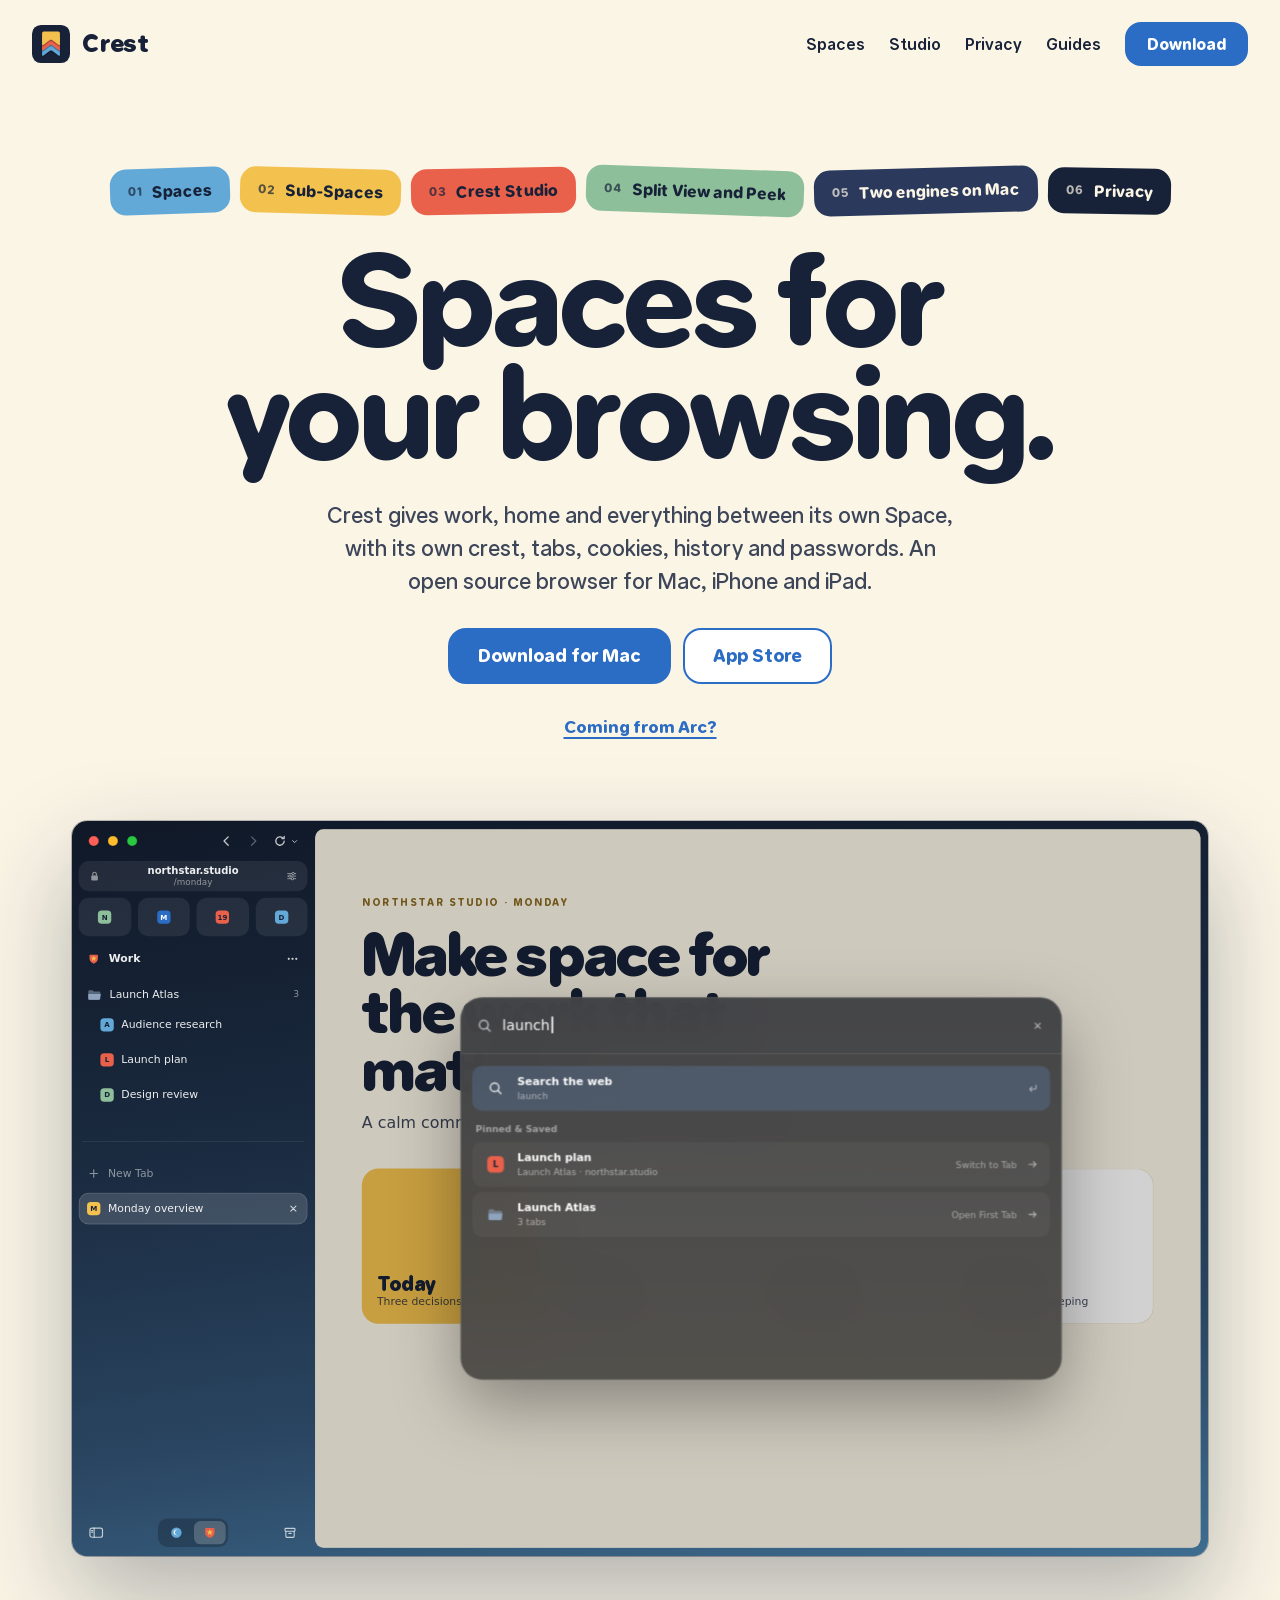
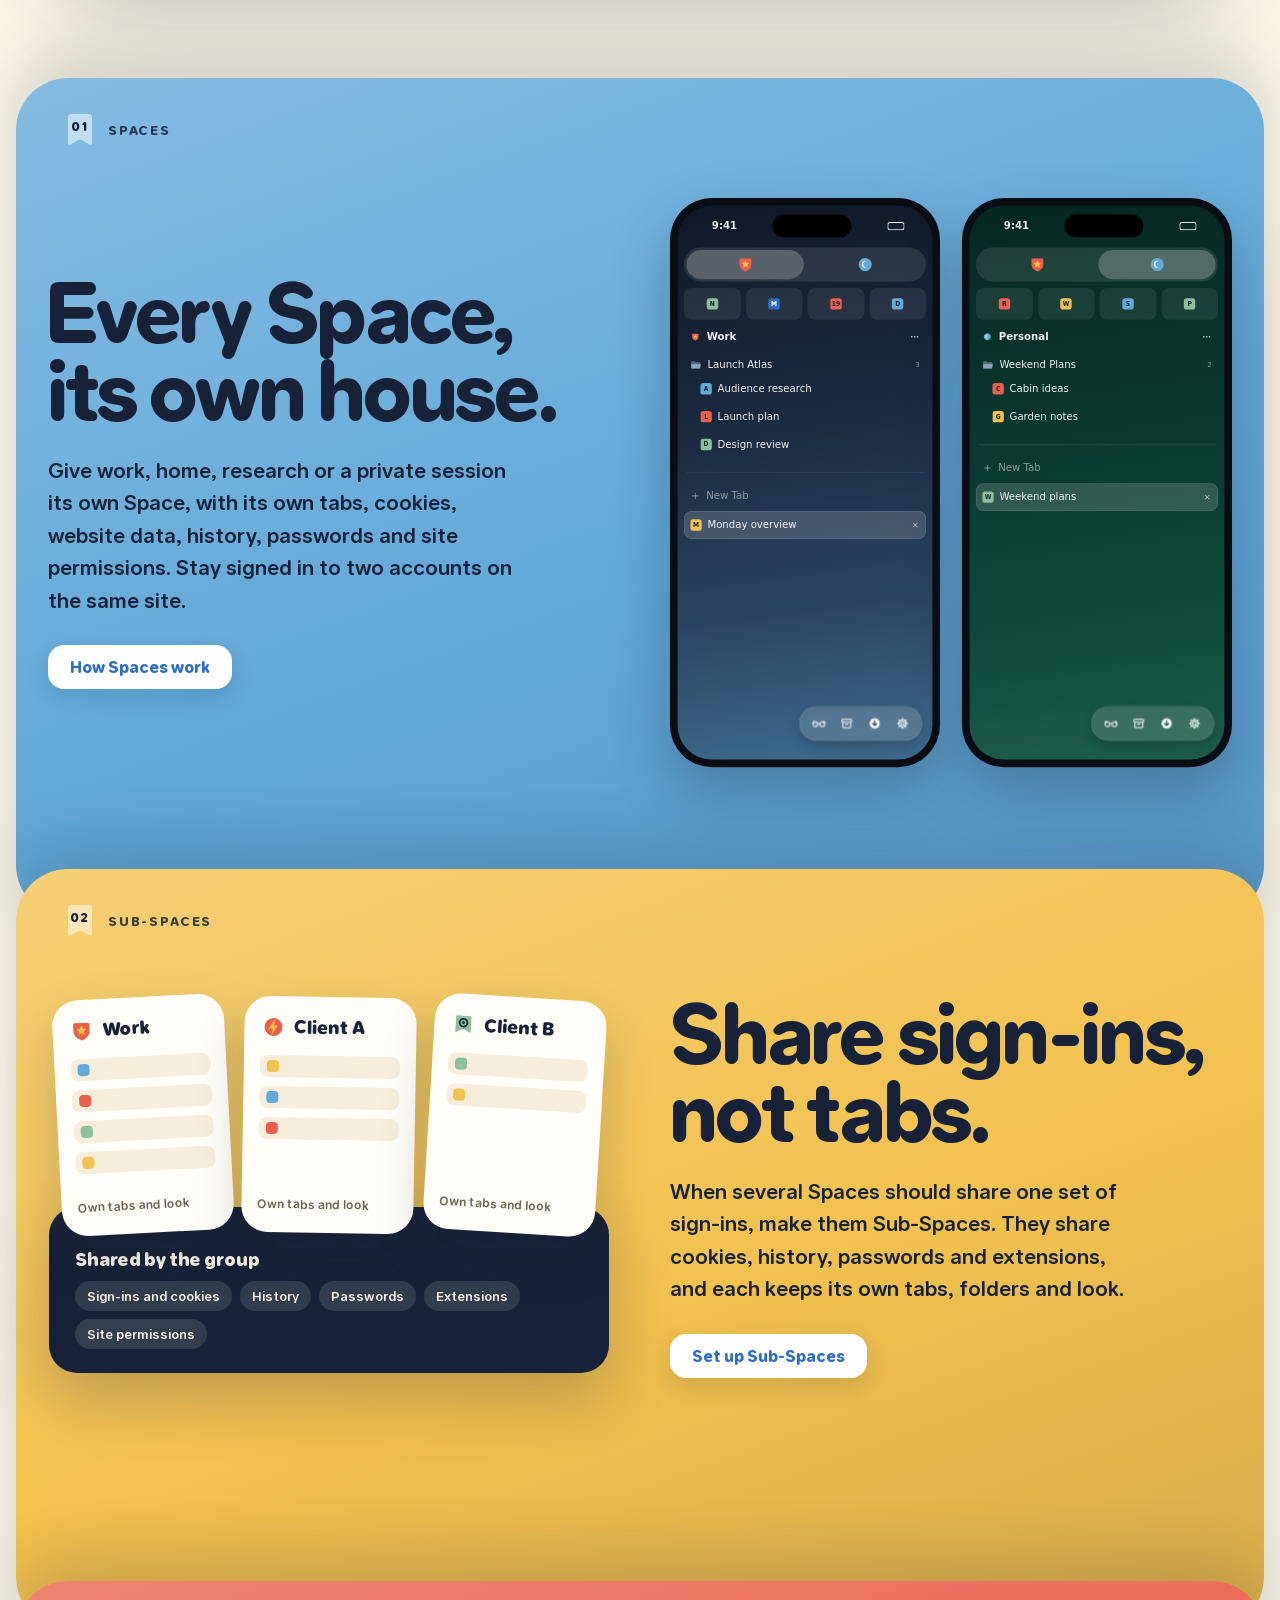
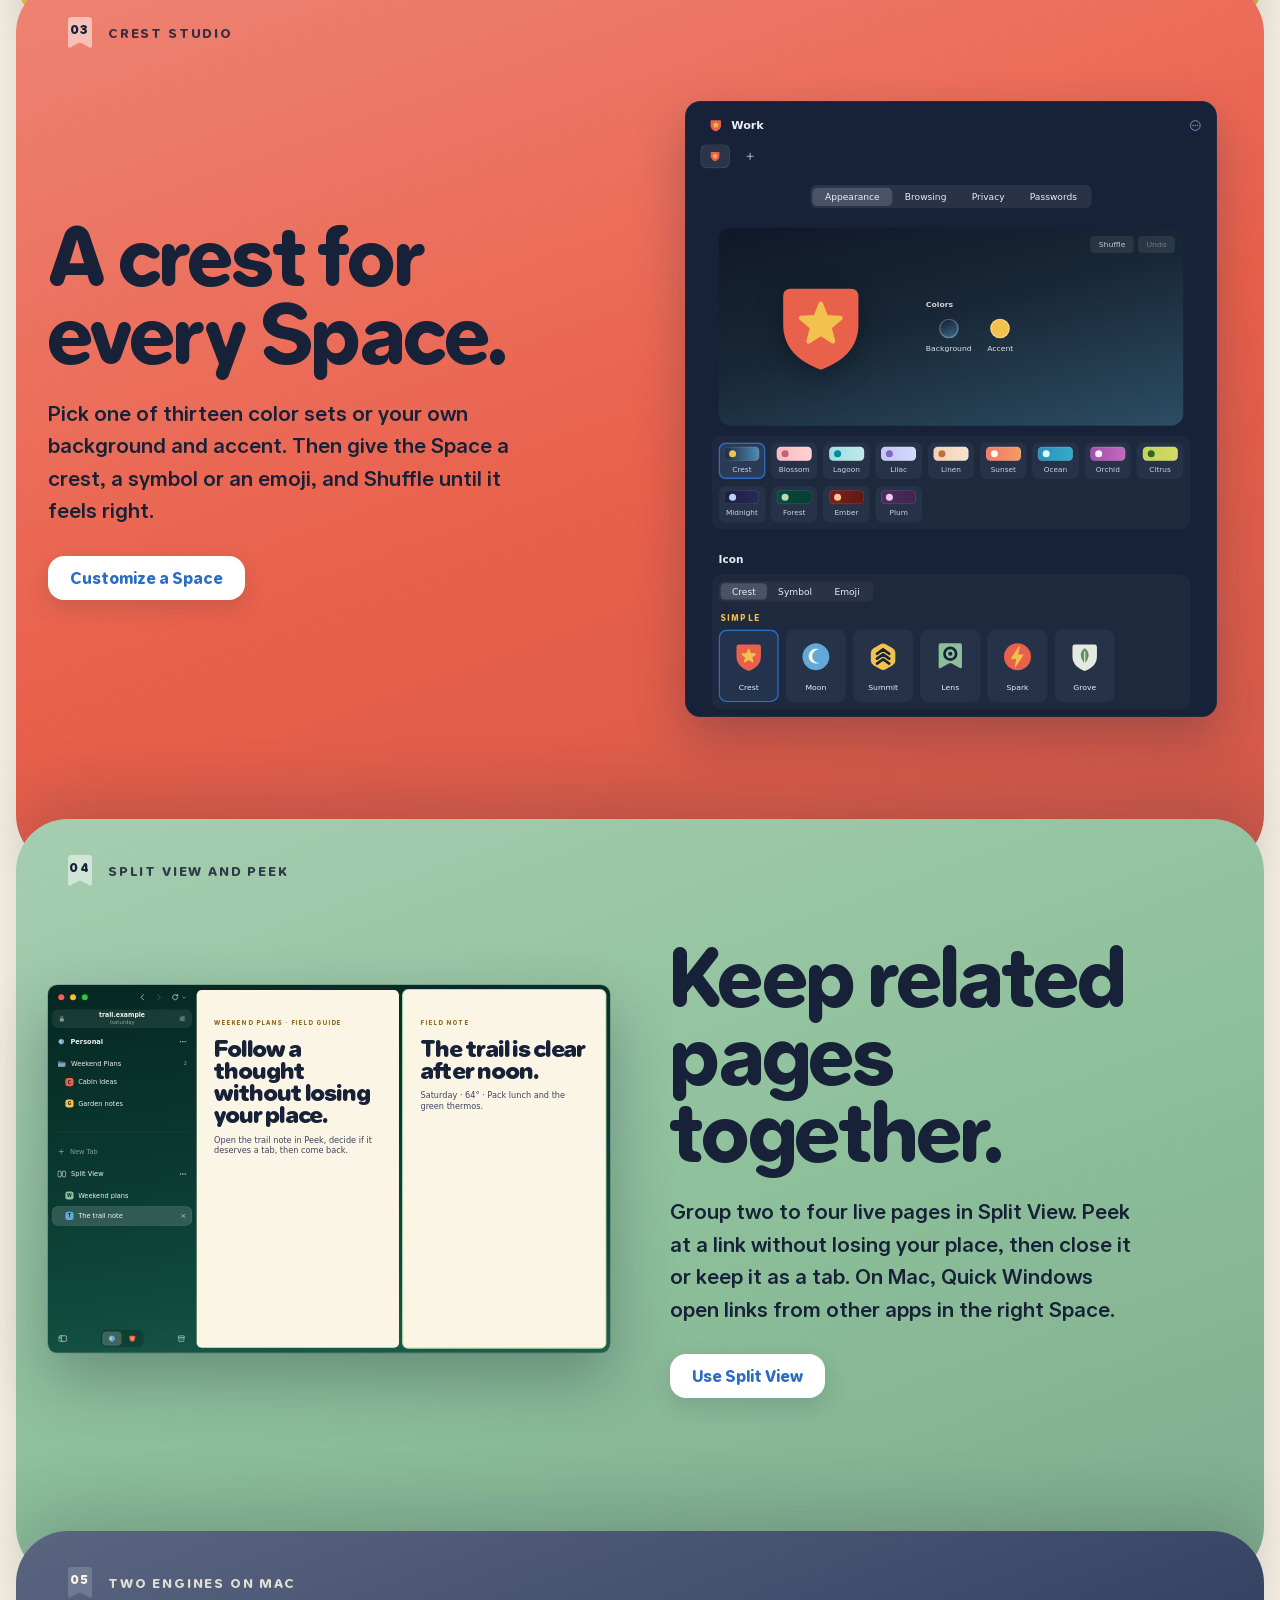
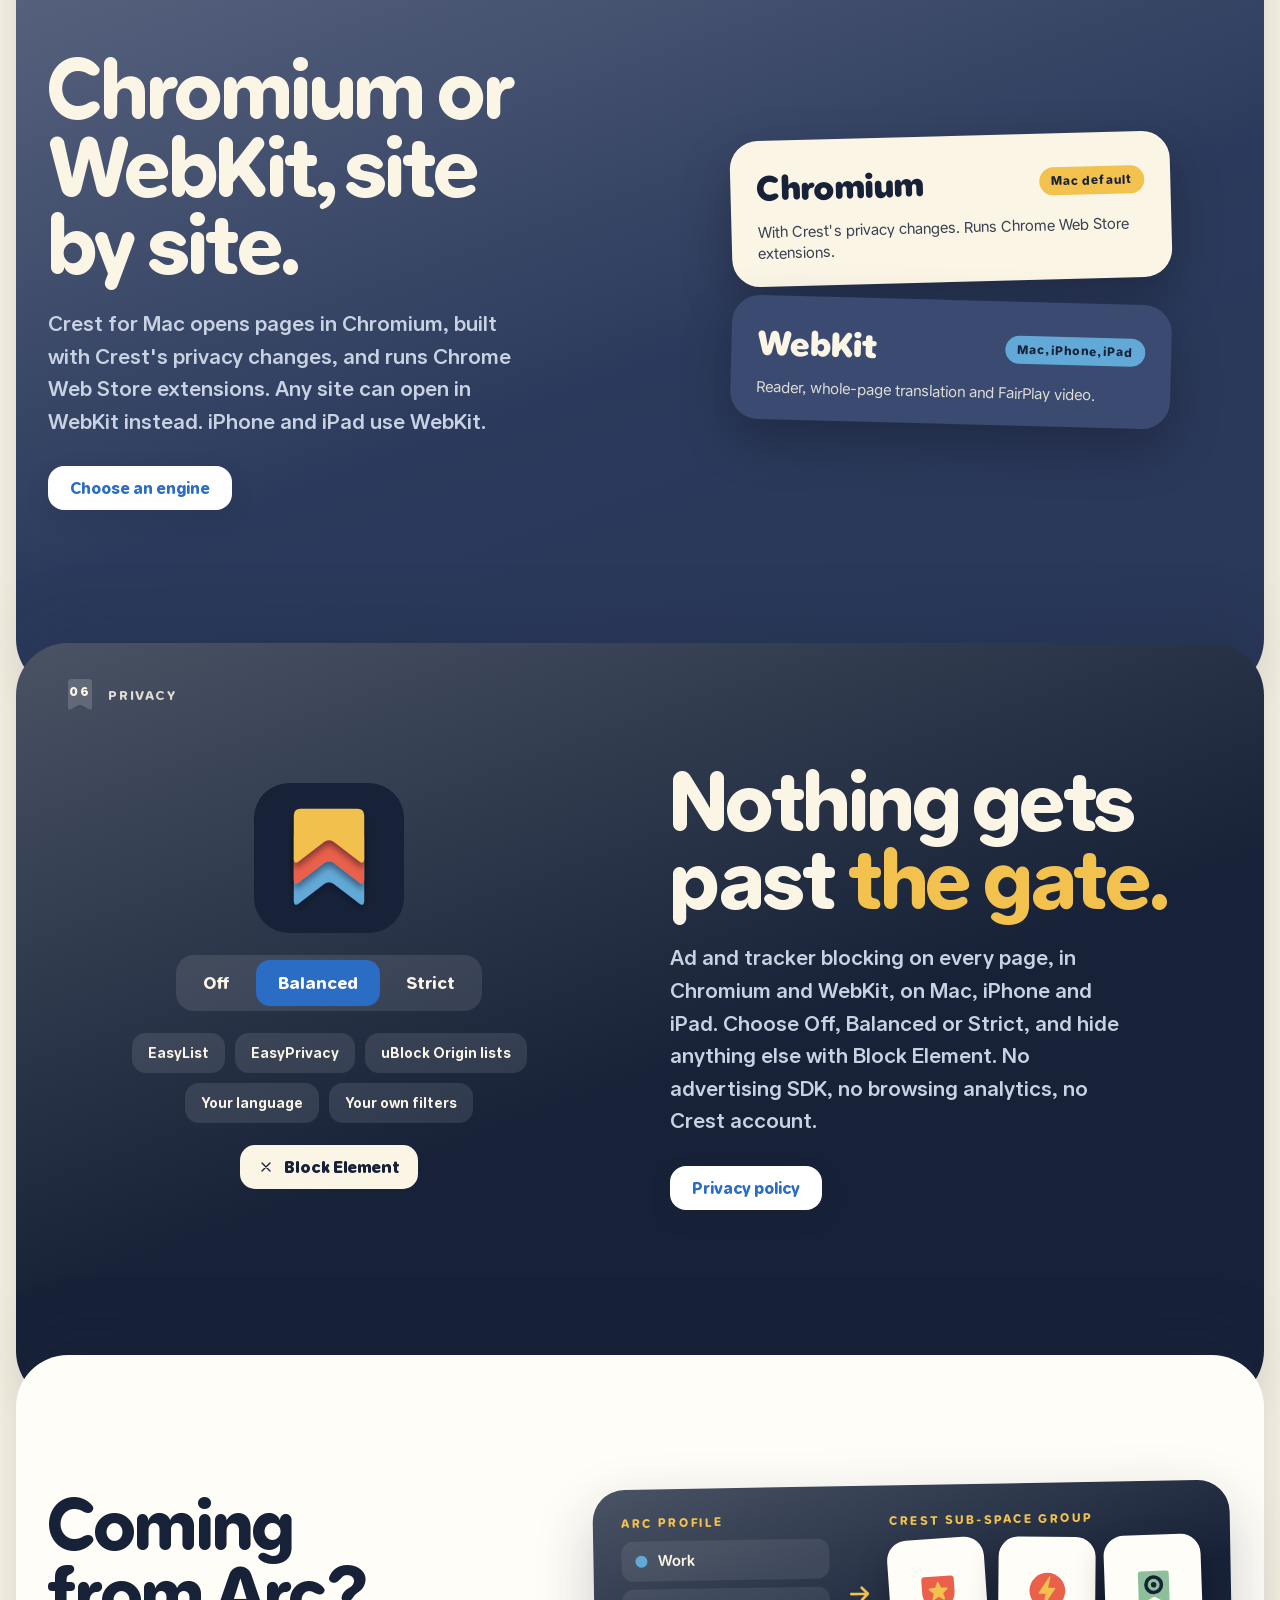
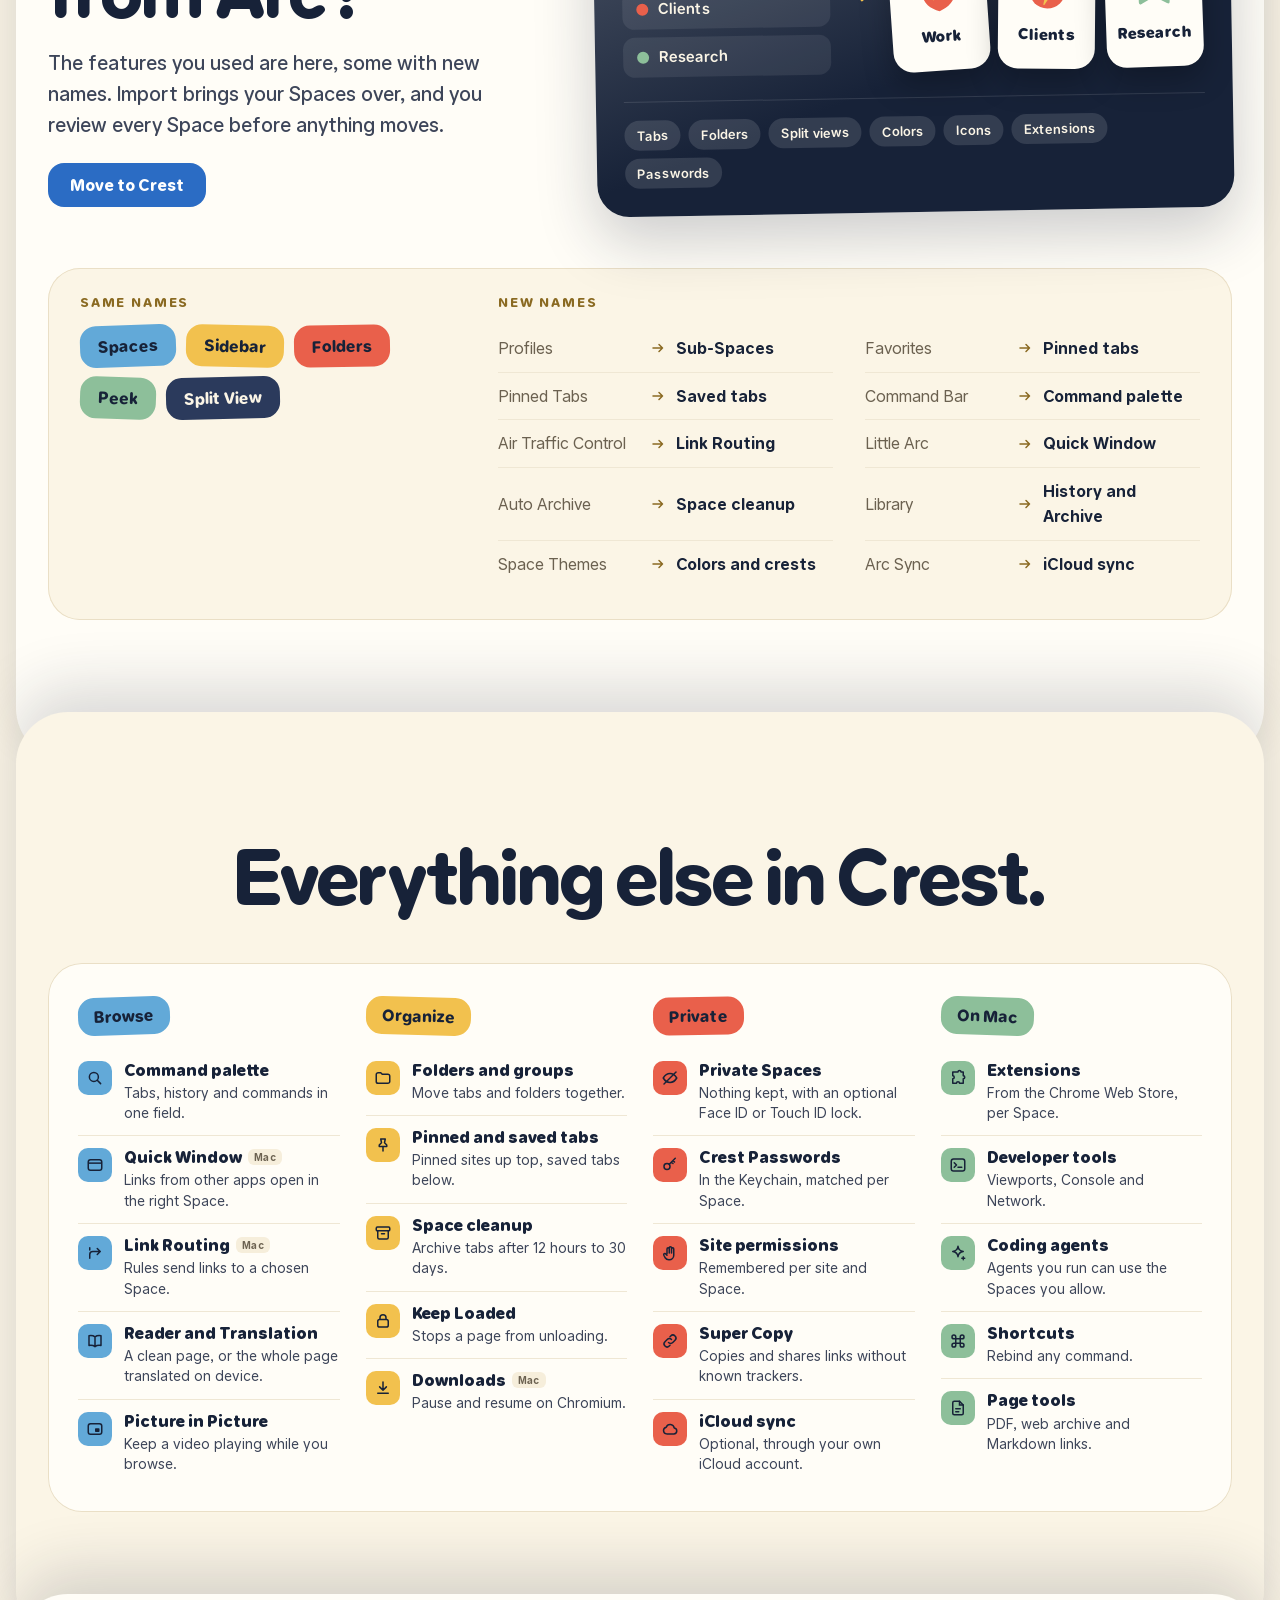
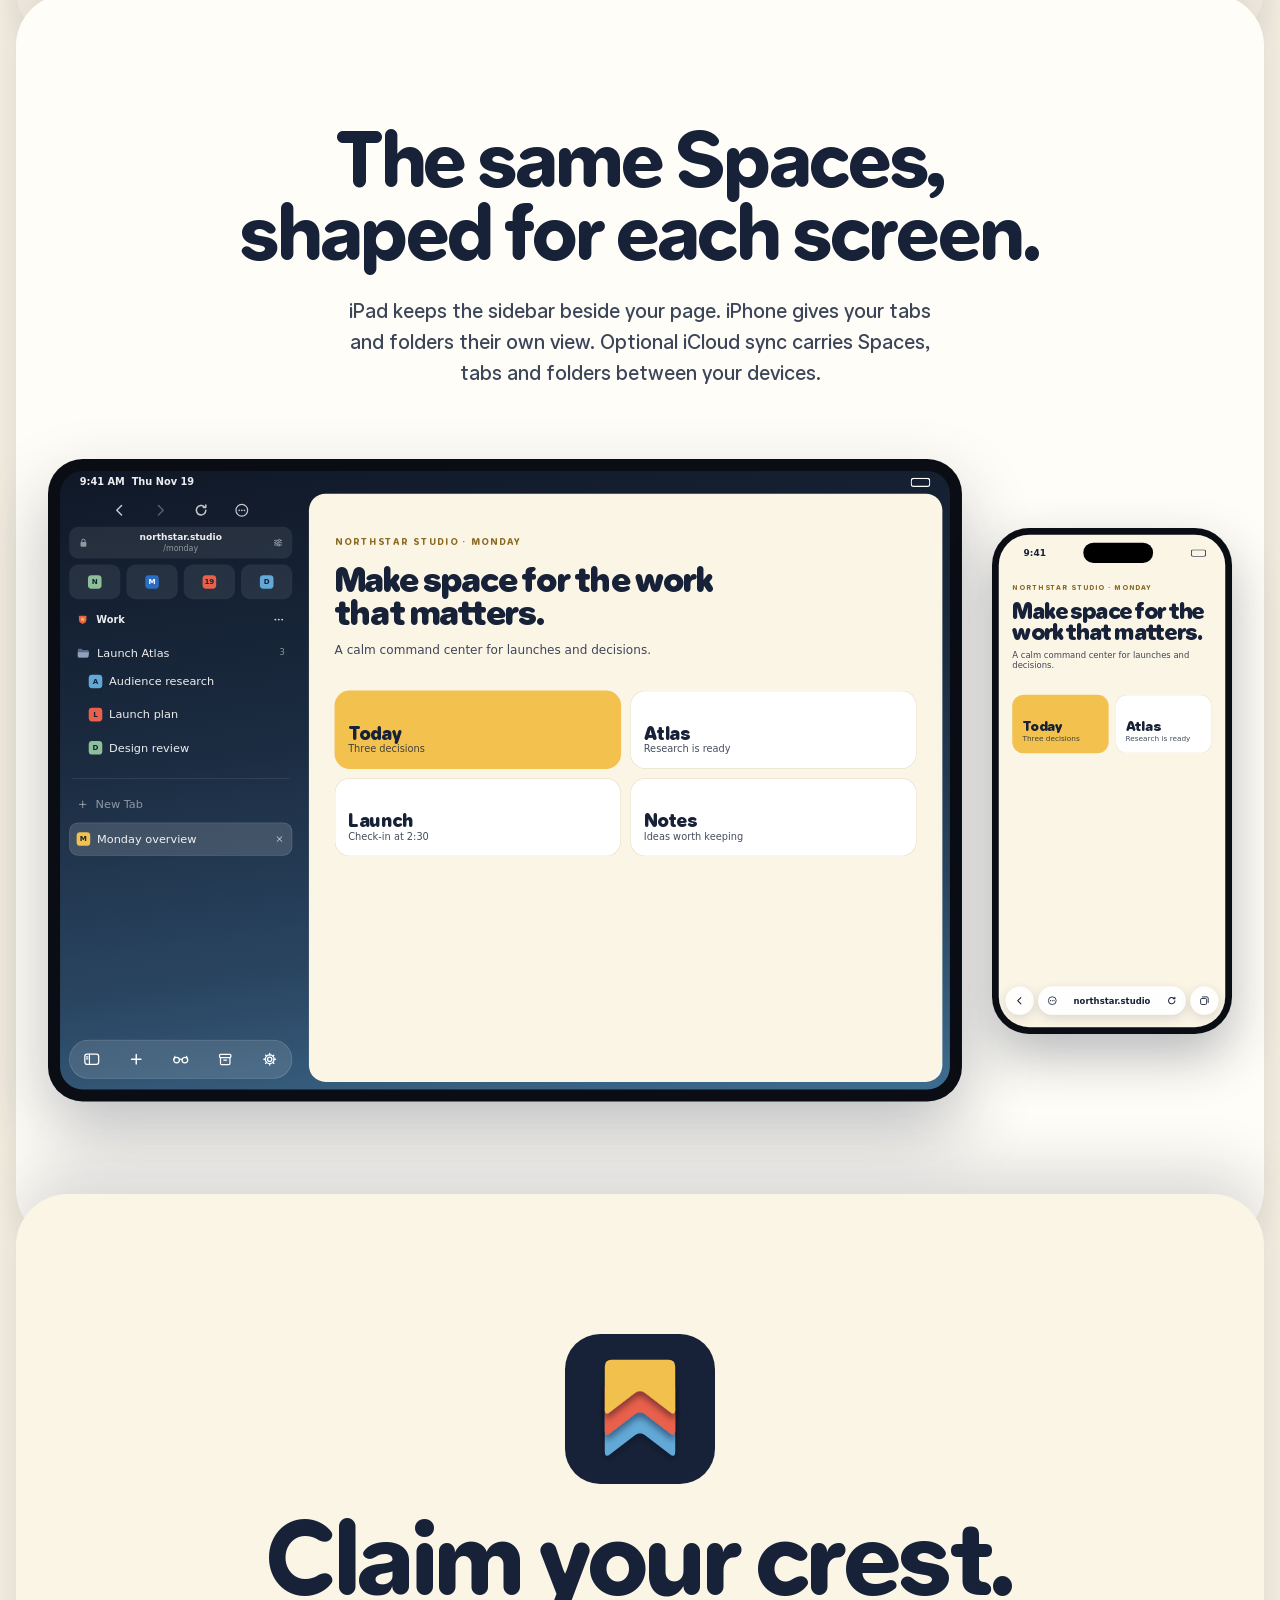
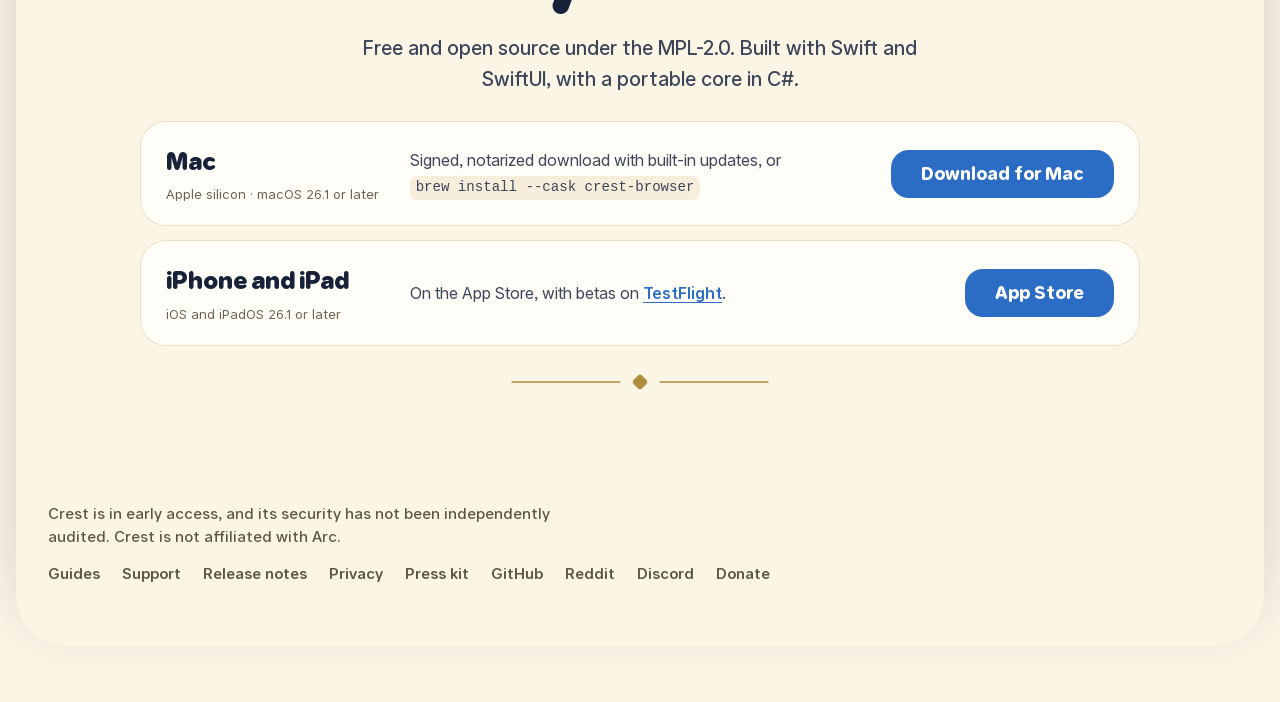
==== commit cfc5e3aa: "Give every release its own page on crestbrowser.com (crest-browser/Crest#1285) Release notes move ou" ====
--- a/site/index.html
+++ b/site/index.html
@@ -495,6 +495,7 @@
     <nav aria-label="Footer">
       <a href="guides/">Guides</a>
       <a href="support/">Support</a>
+      <a href="releases/">Release notes</a>
       <a href="privacy/">Privacy</a>
       <a href="press/">Press kit</a>
       <a href="https://github.com/pauljoda/Crest">GitHub</a>
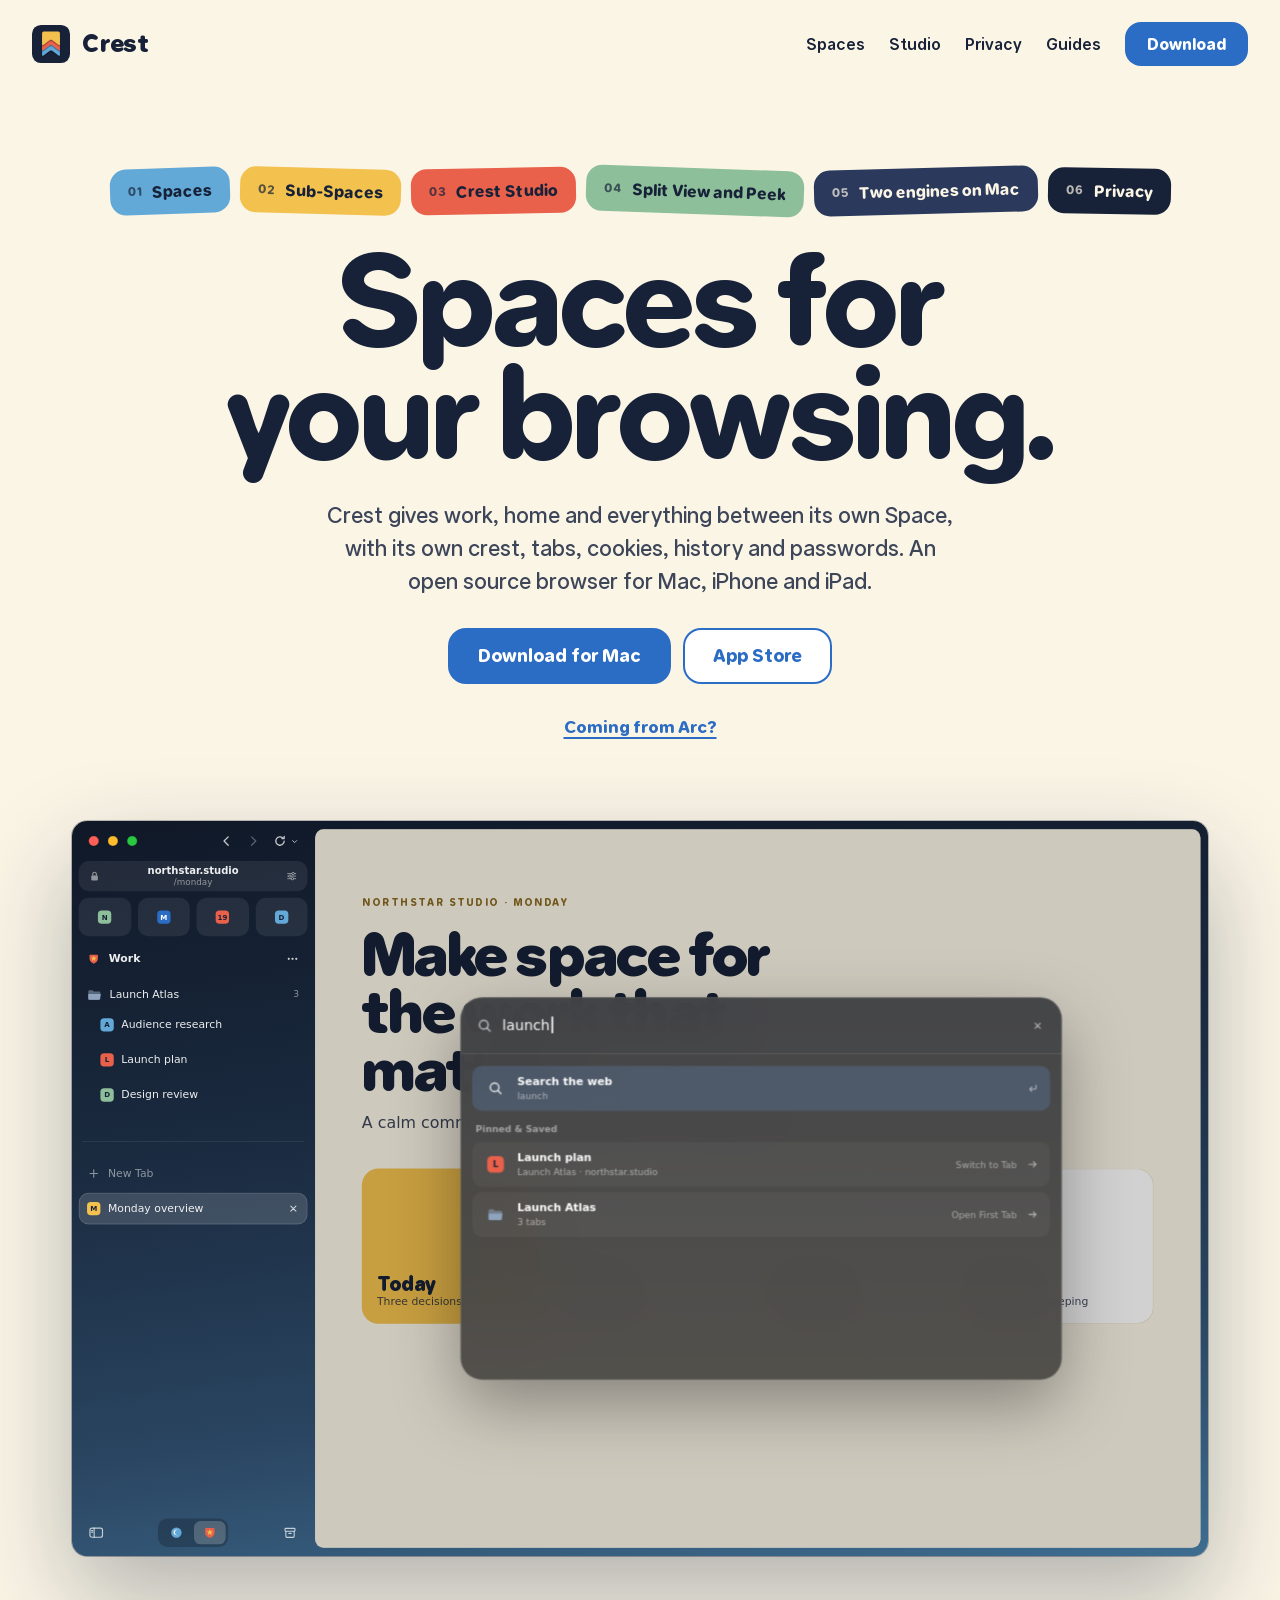
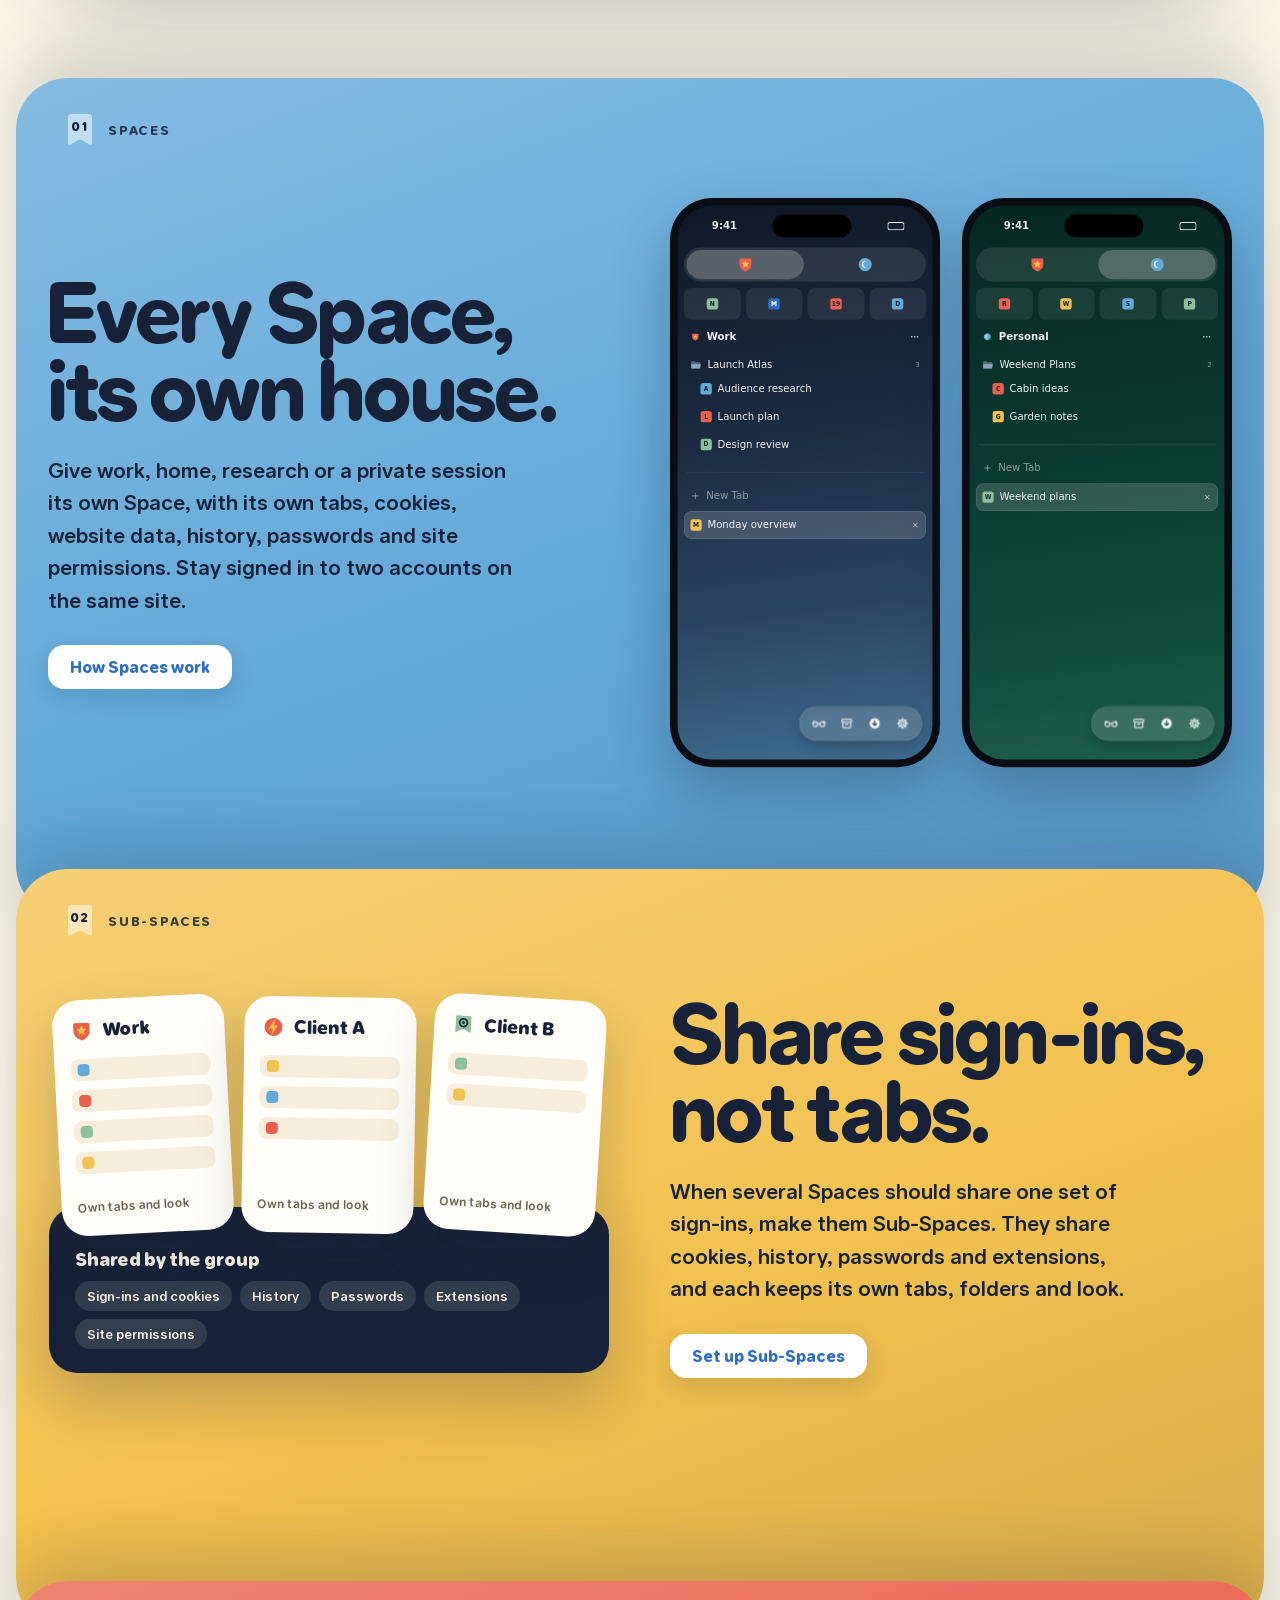
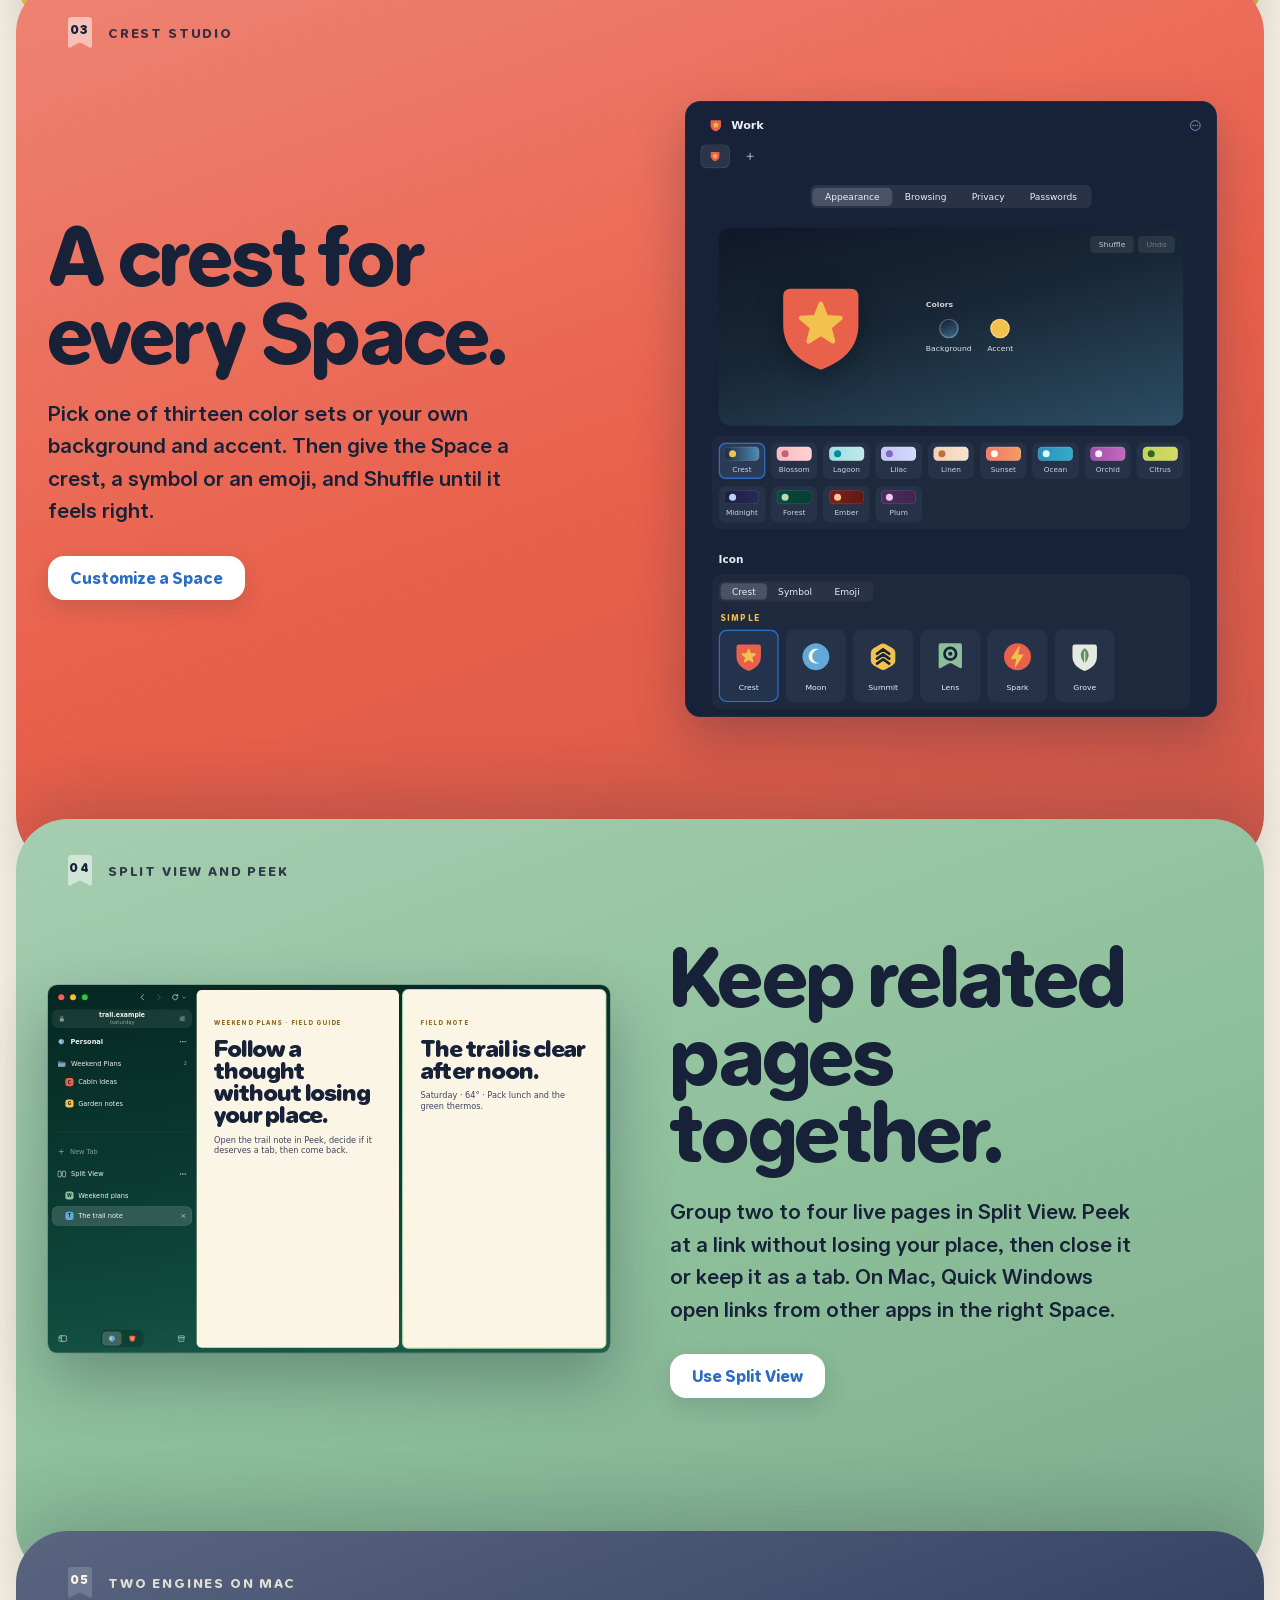
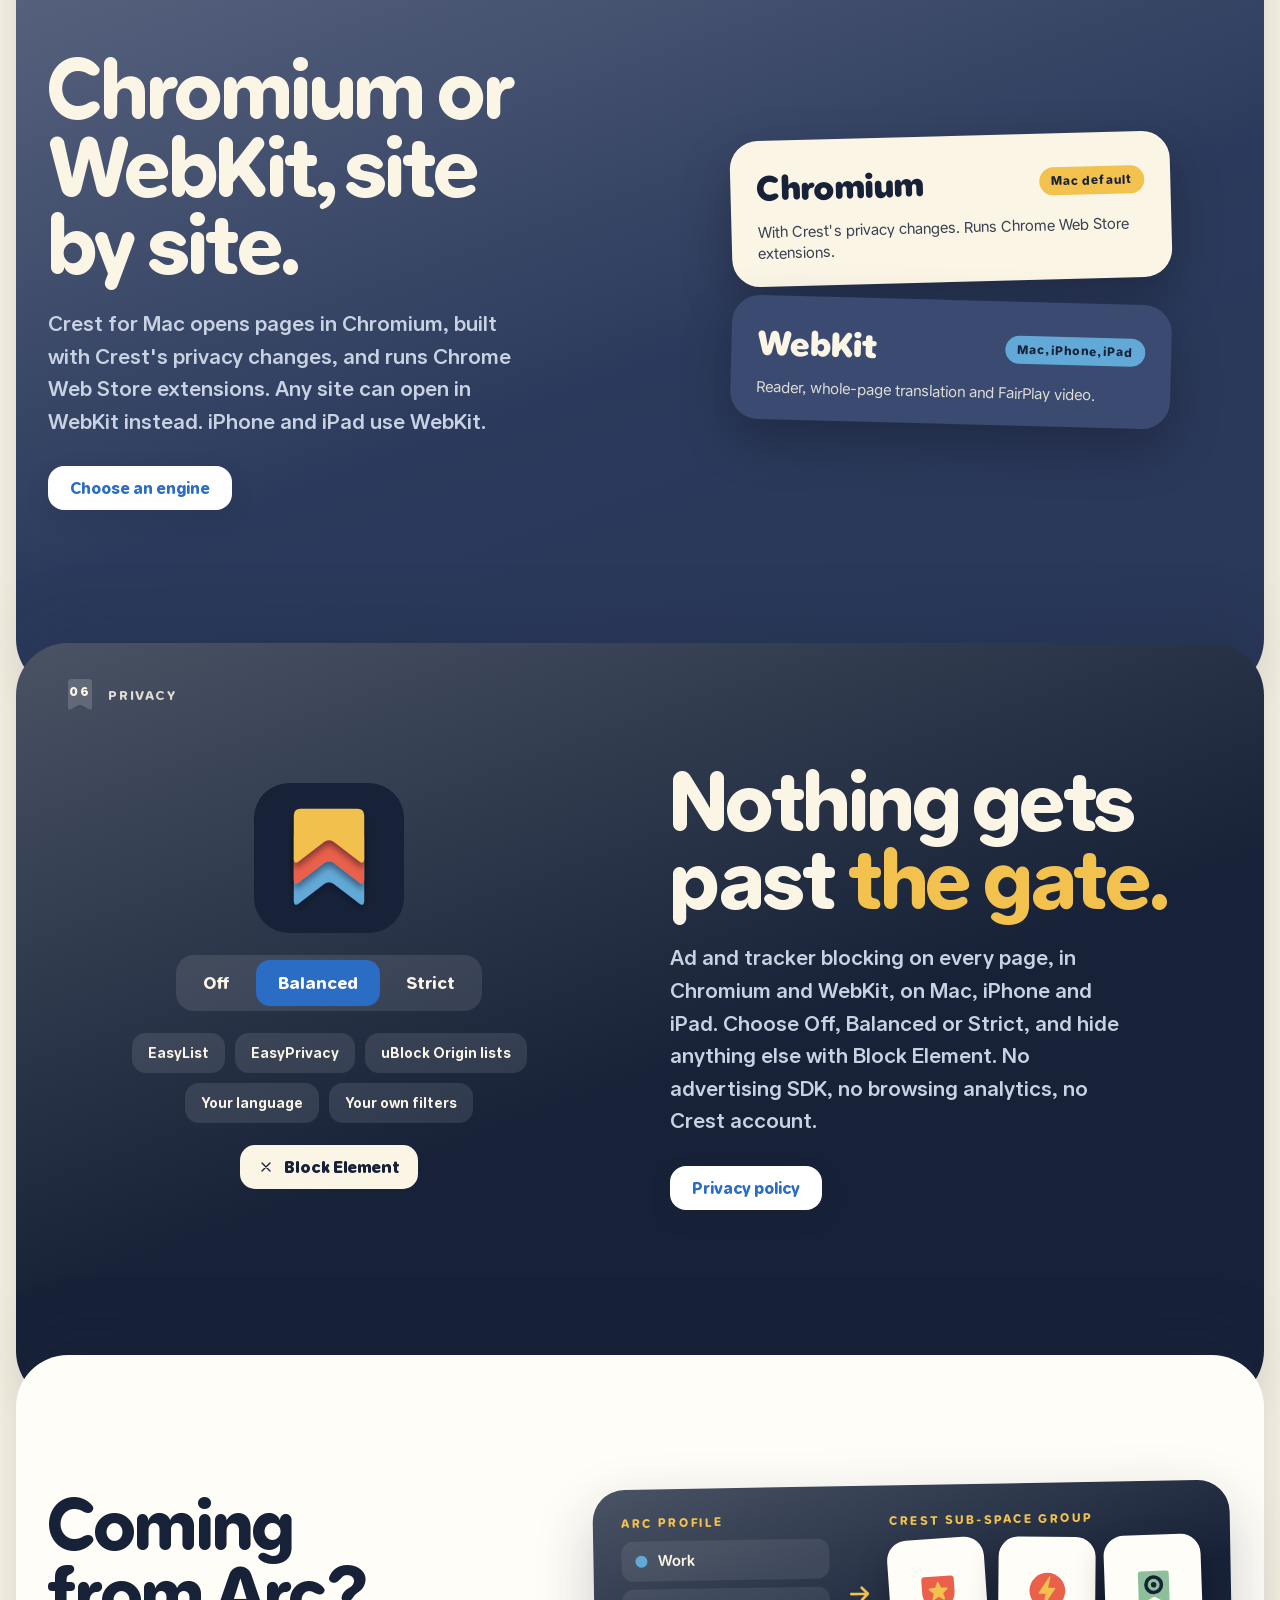
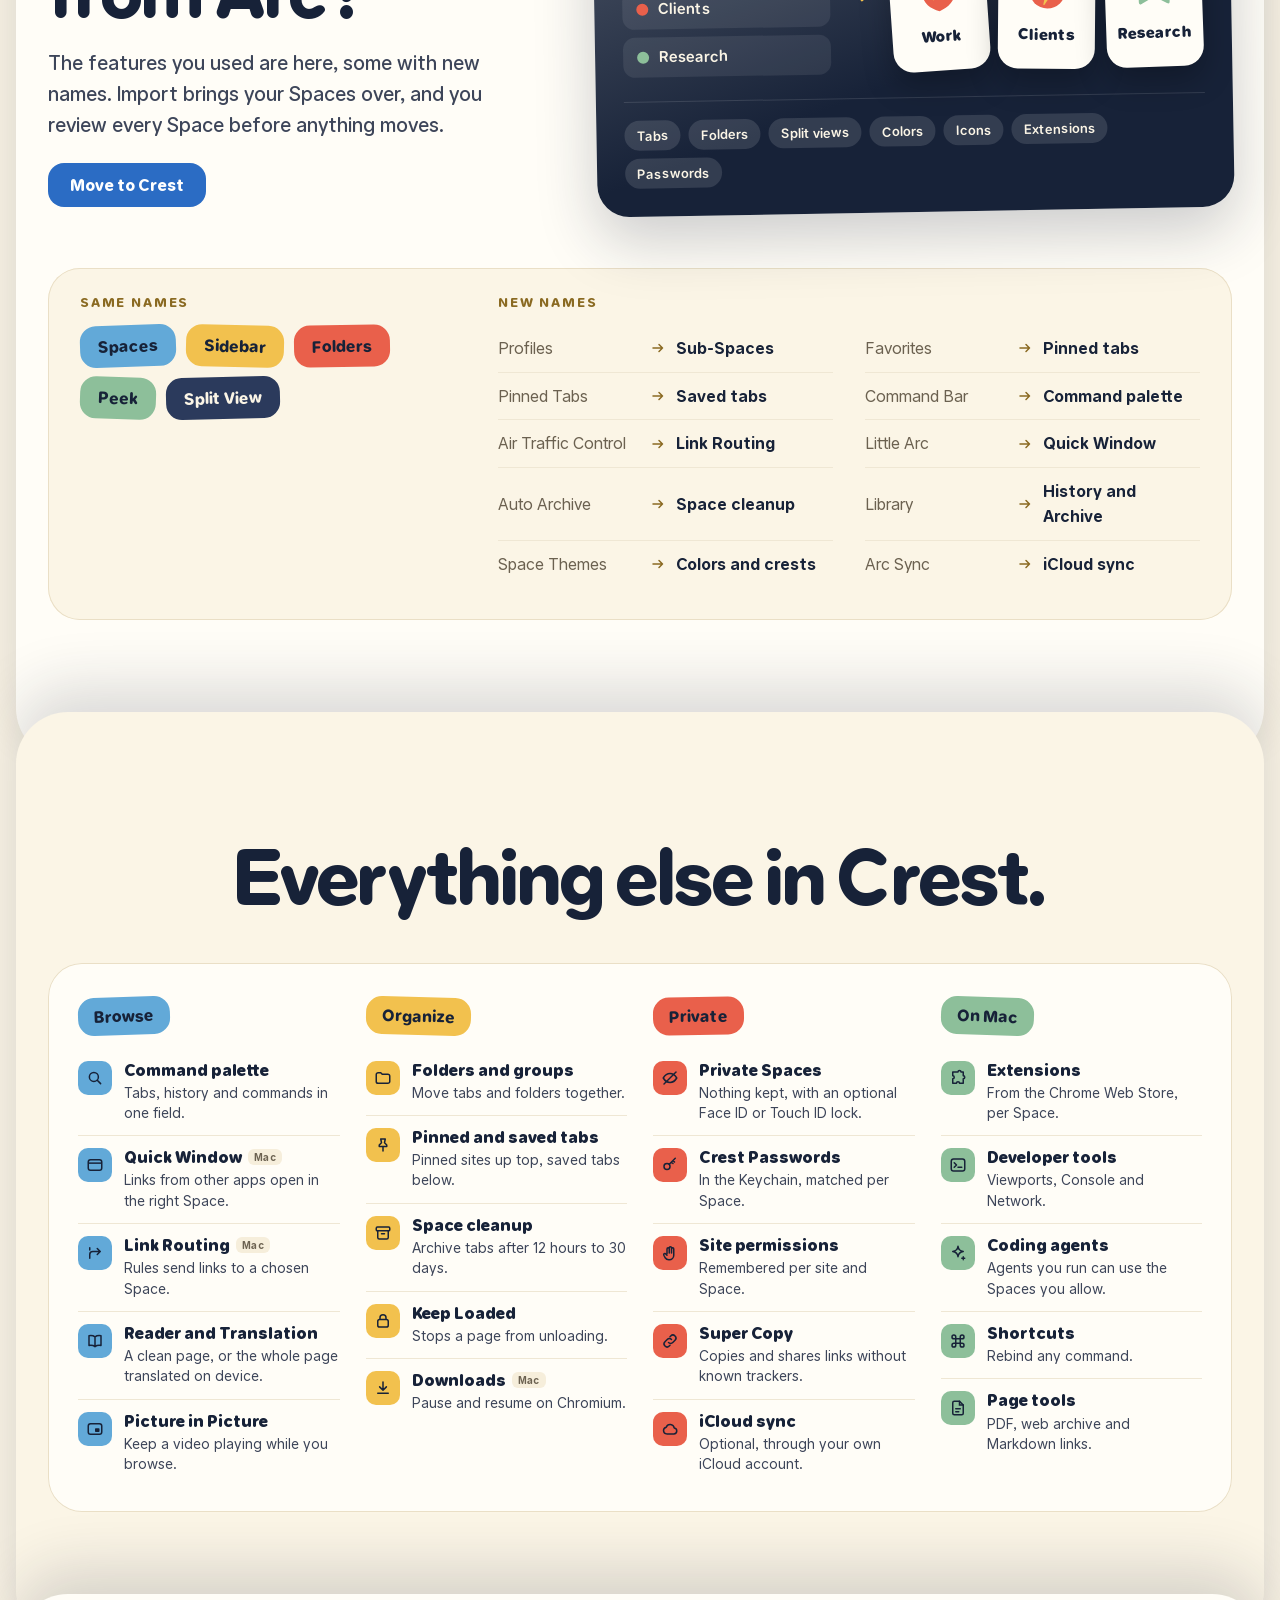
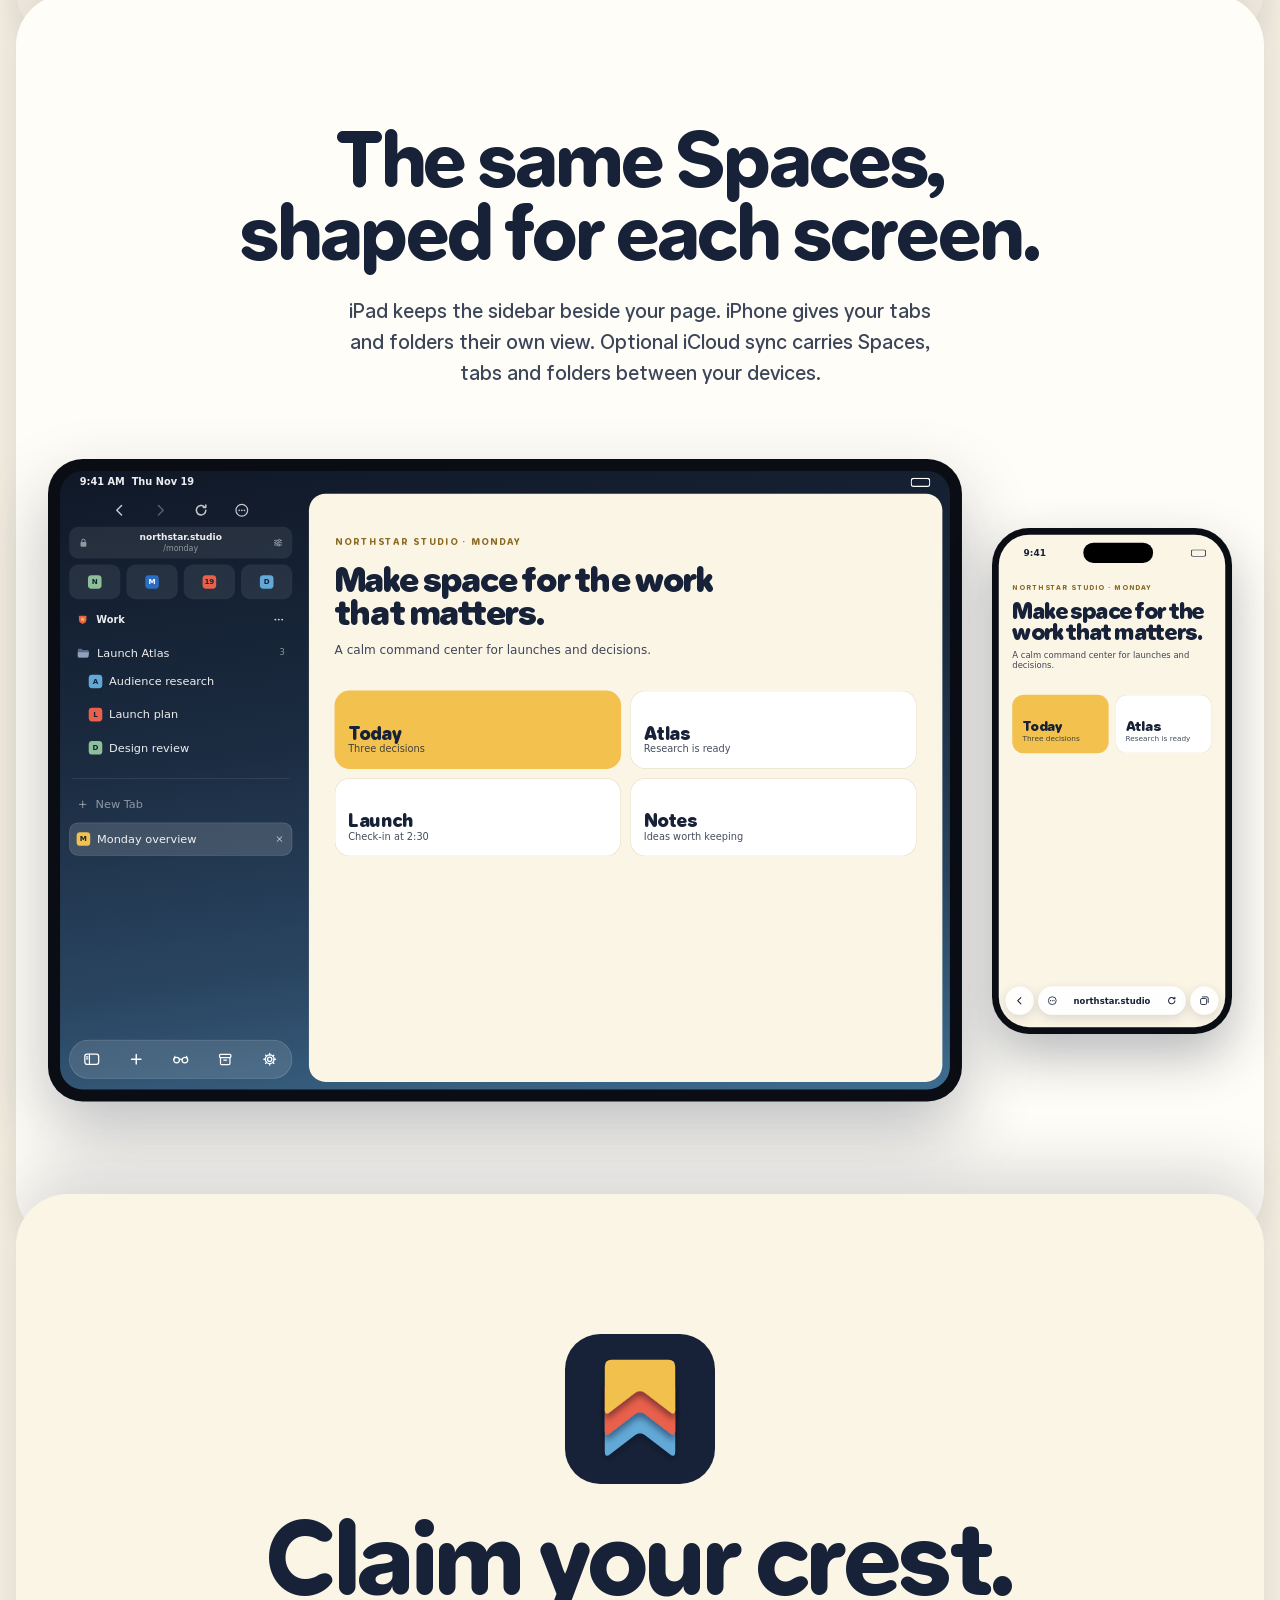
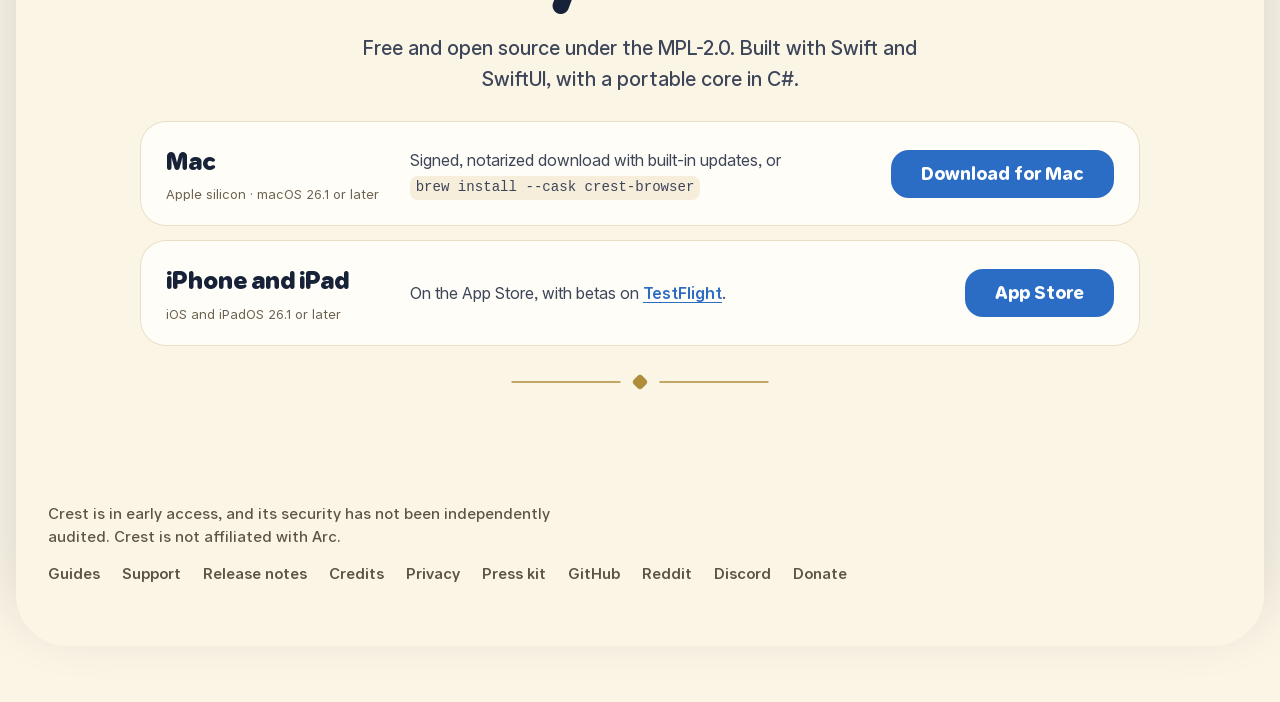
==== commit 6068ed67: "Add a credits page to crestbrowser.com (crest-browser/Crest#1289) The site's deploy now builds /cred" ====
--- a/site/index.html
+++ b/site/index.html
@@ -496,6 +496,7 @@
       <a href="guides/">Guides</a>
       <a href="support/">Support</a>
       <a href="releases/">Release notes</a>
+      <a href="credits/">Credits</a>
       <a href="privacy/">Privacy</a>
       <a href="press/">Press kit</a>
       <a href="https://github.com/pauljoda/Crest">GitHub</a>
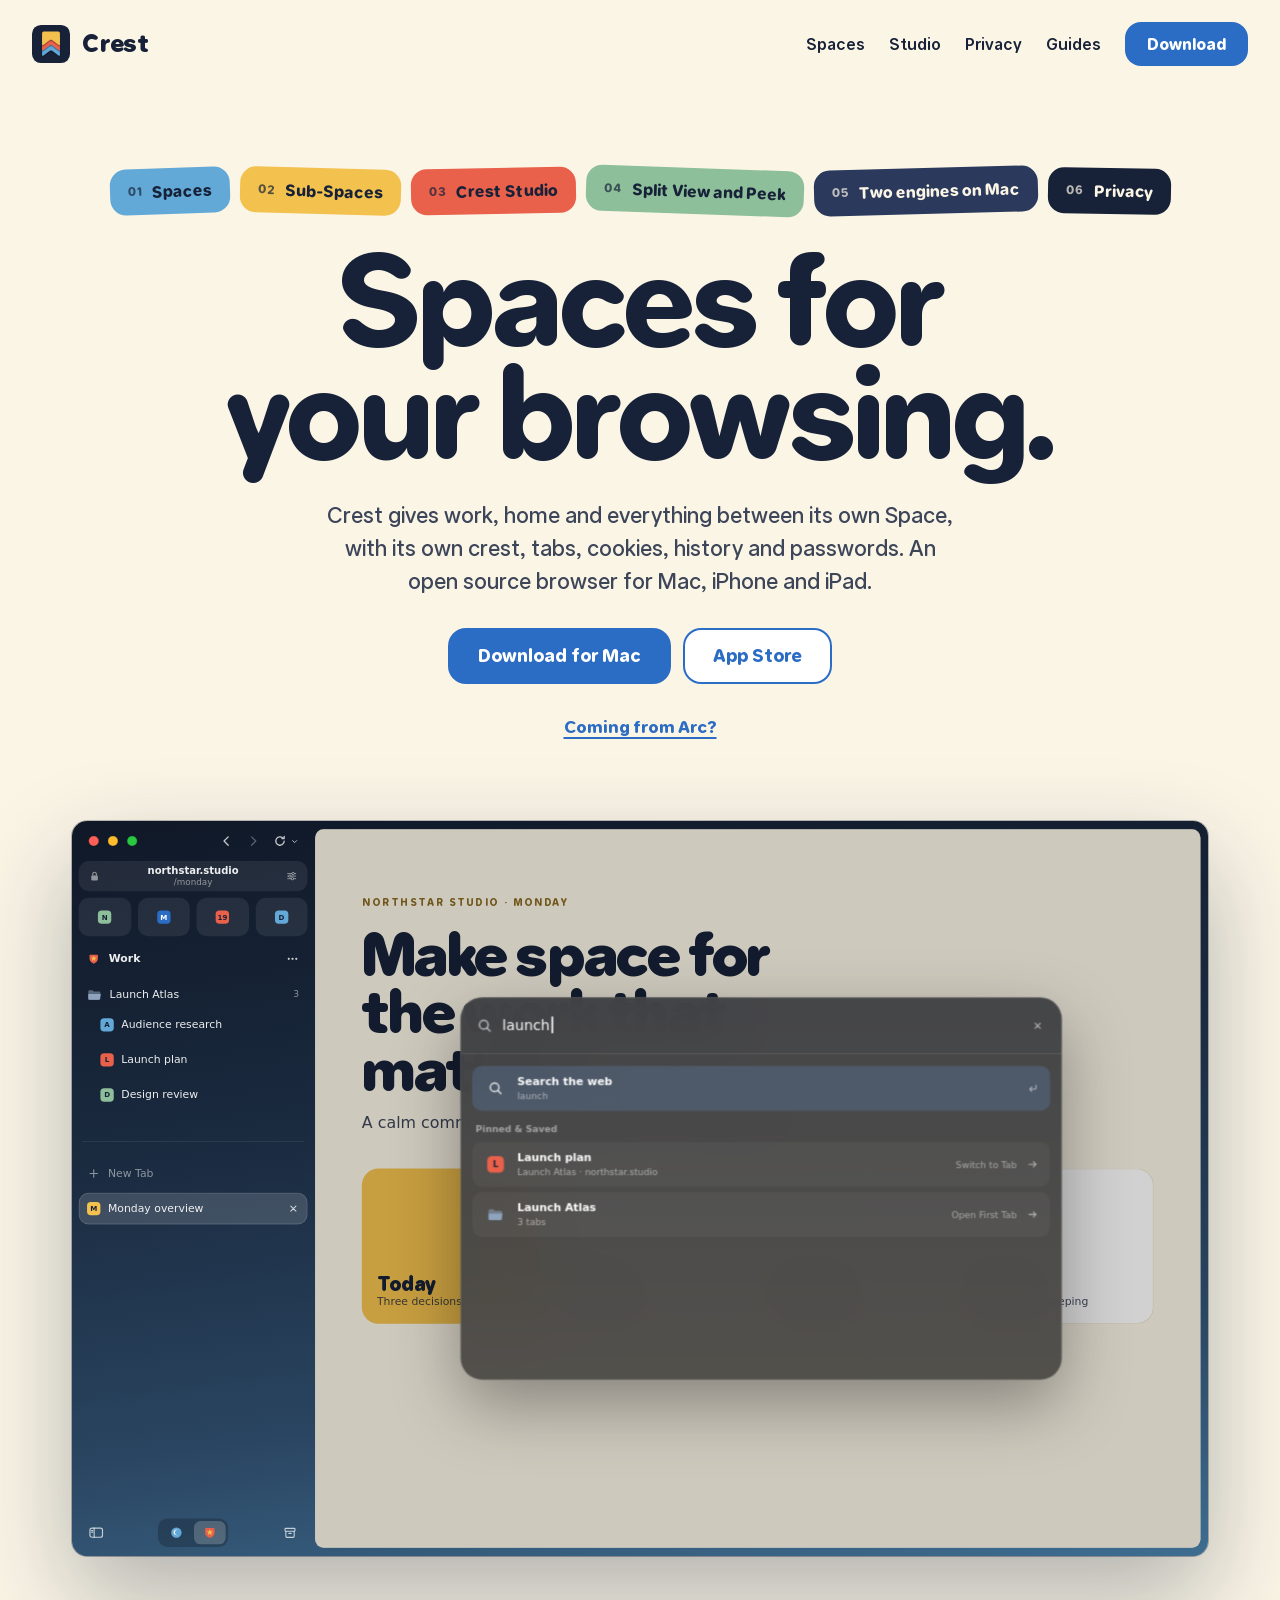
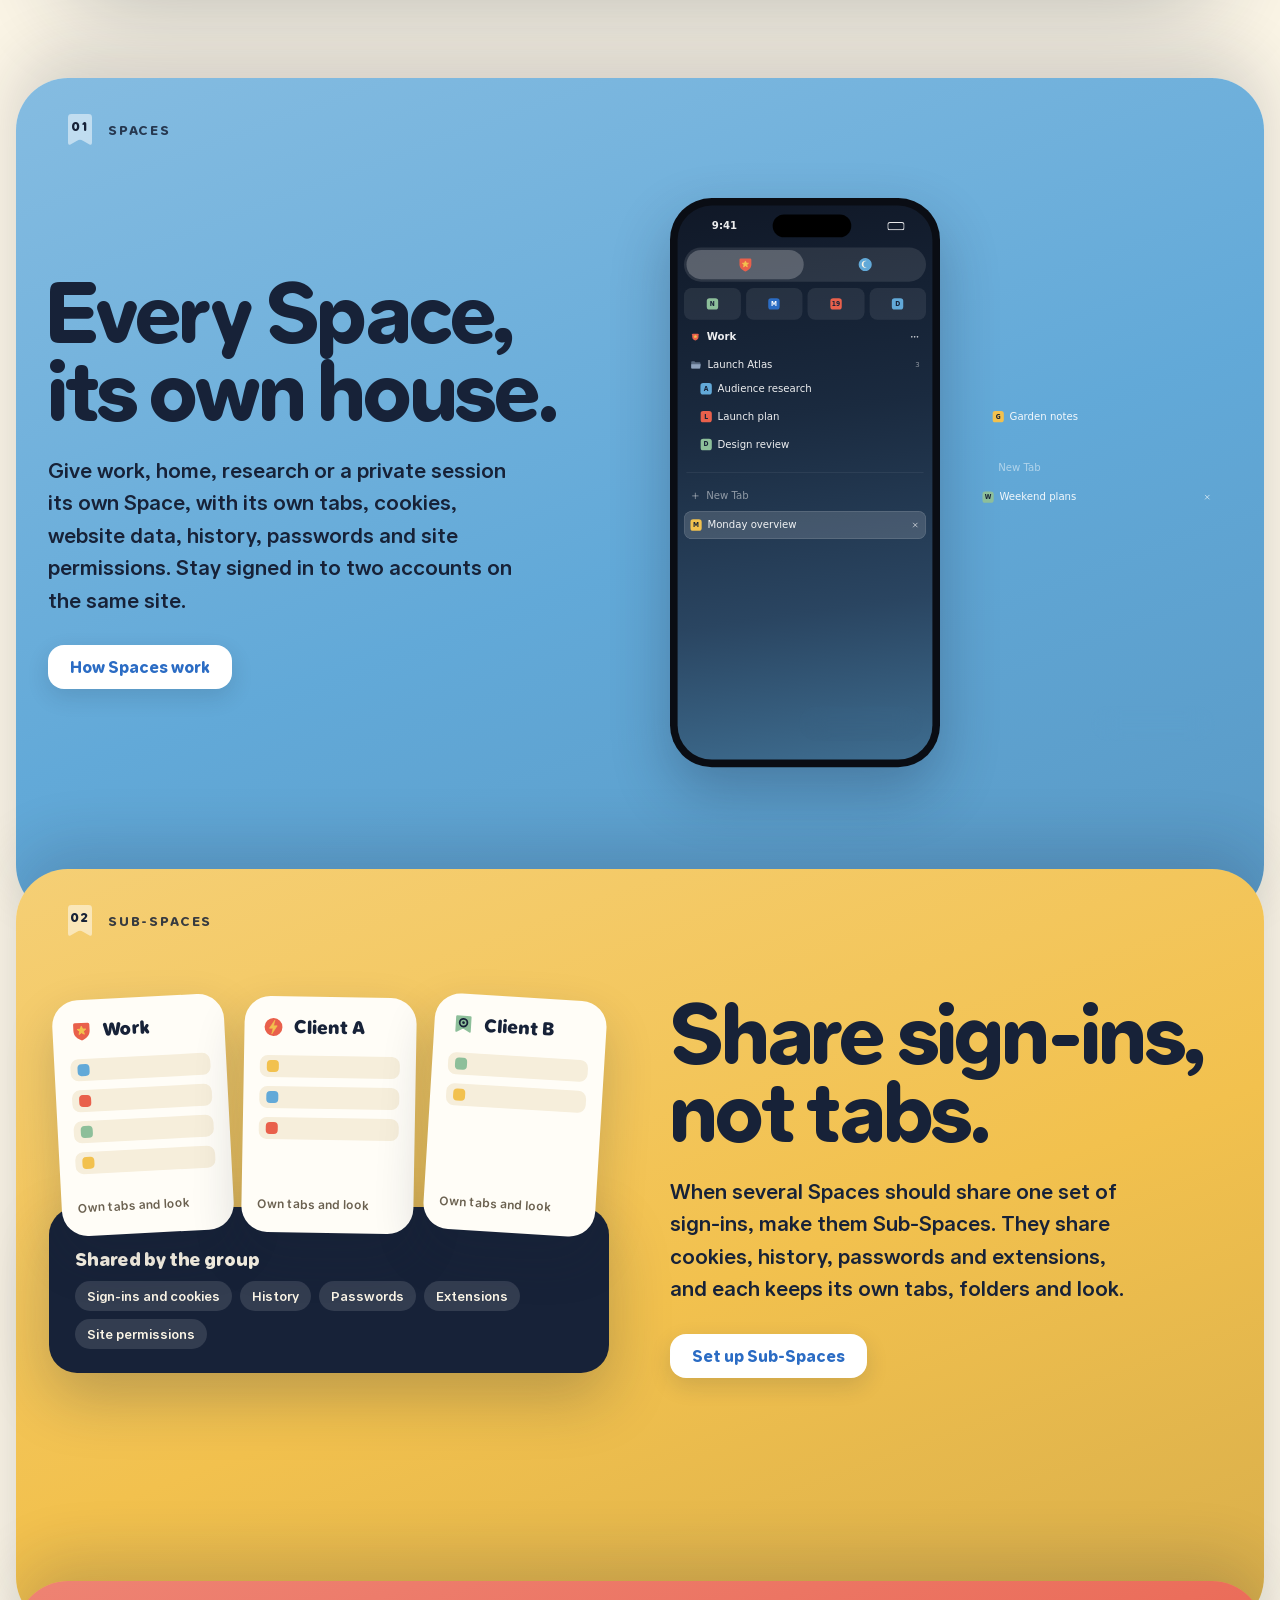
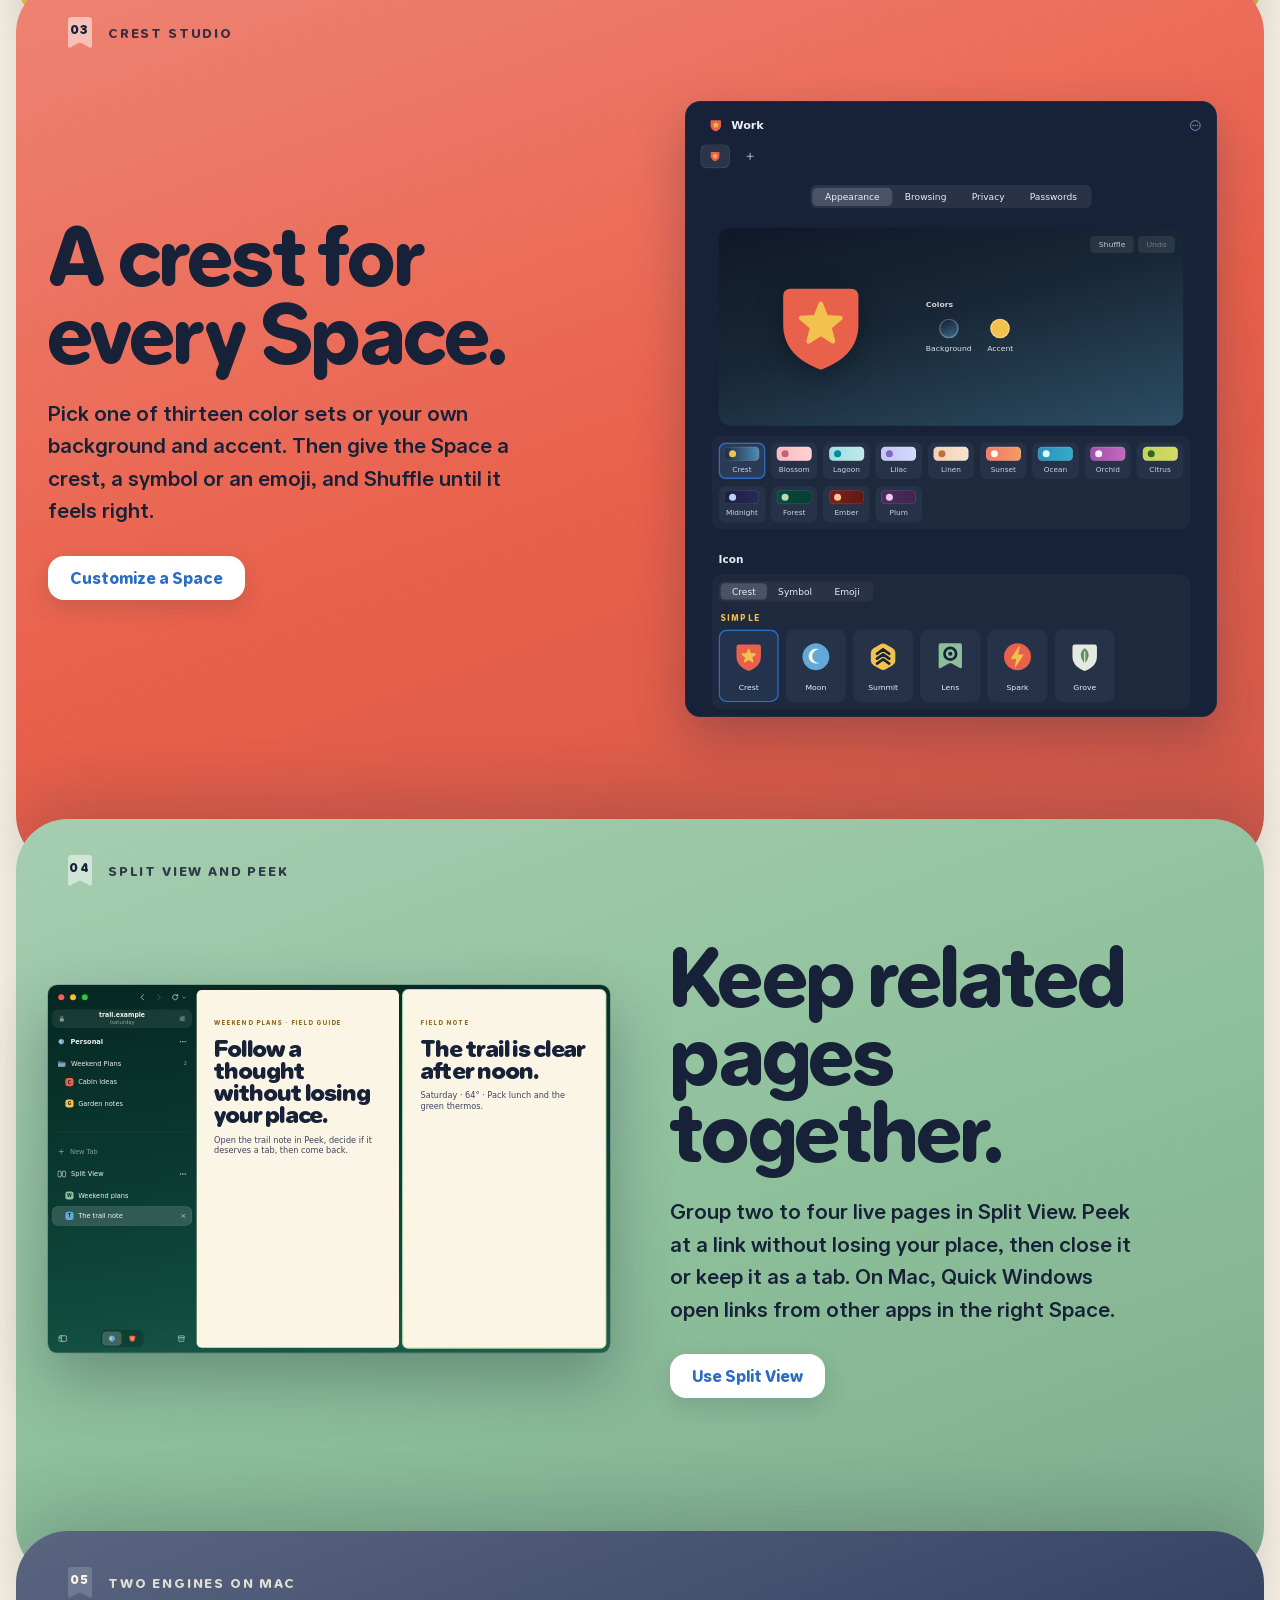
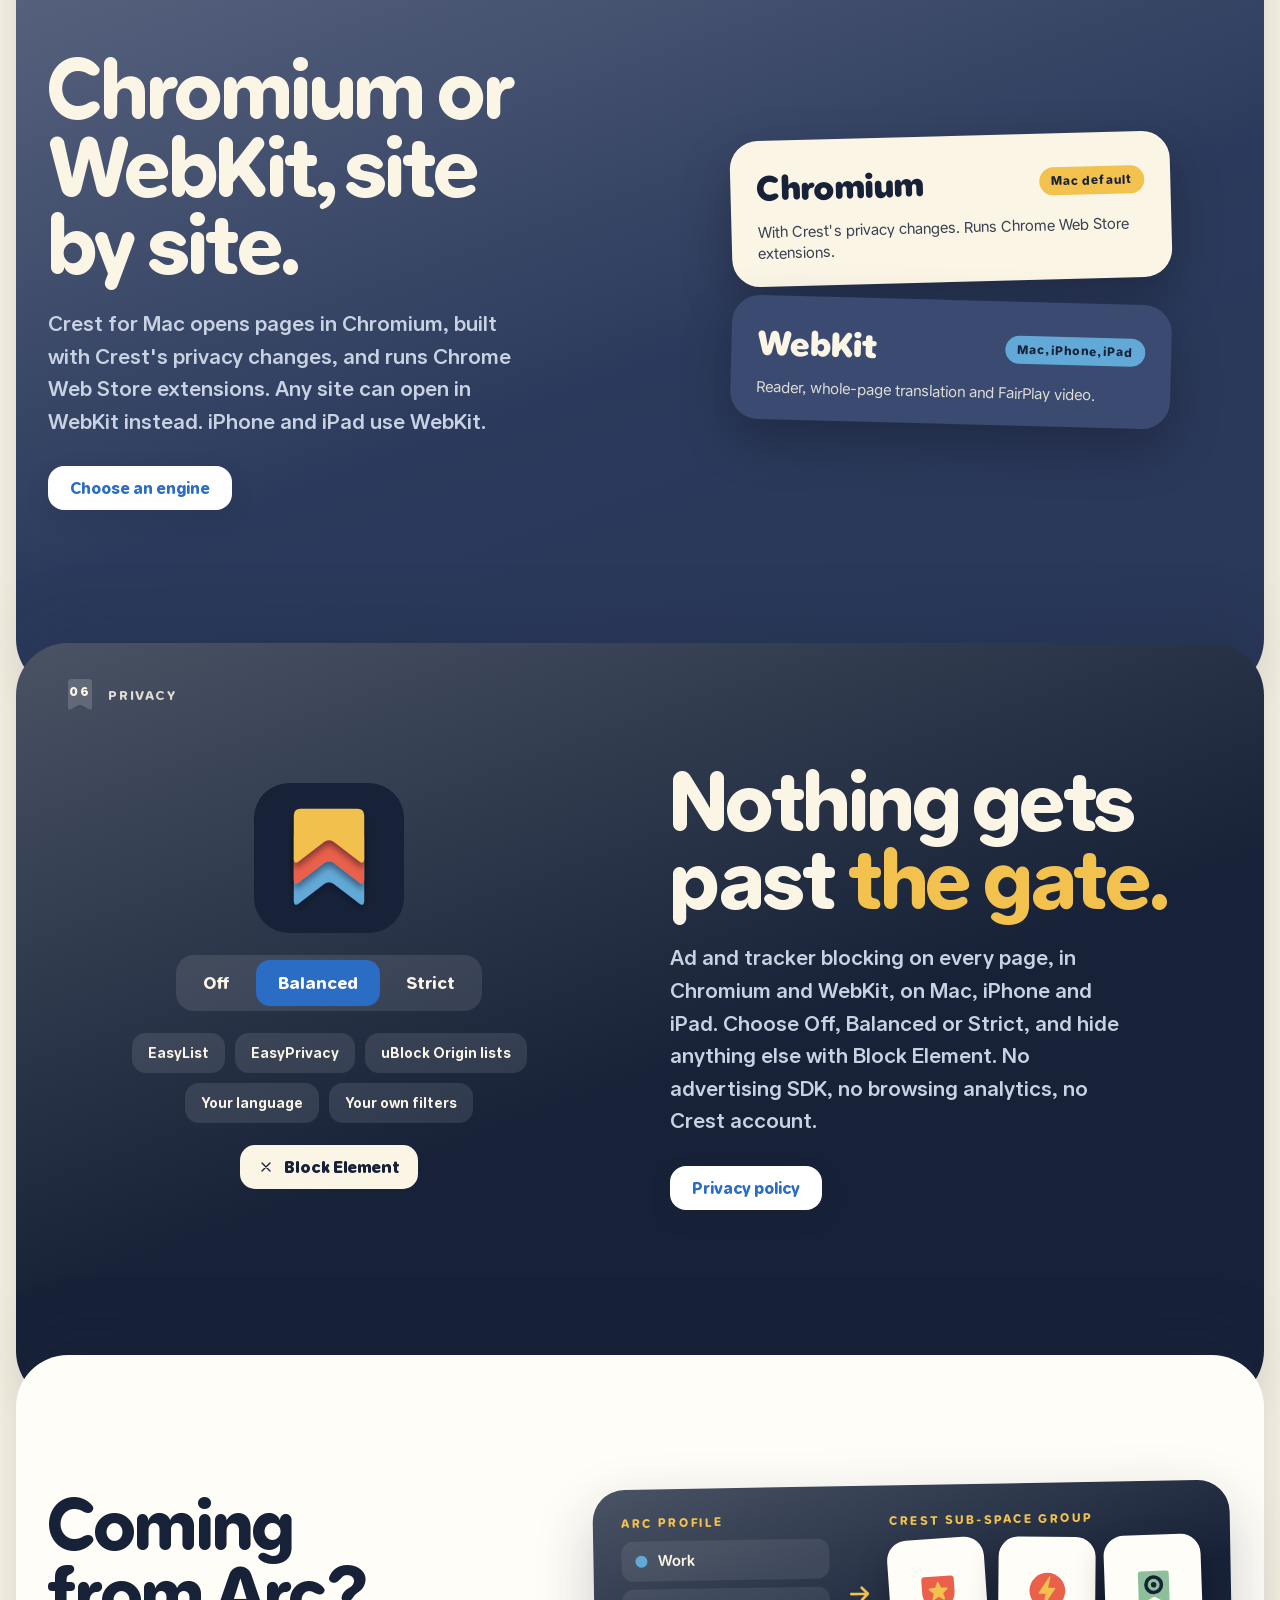
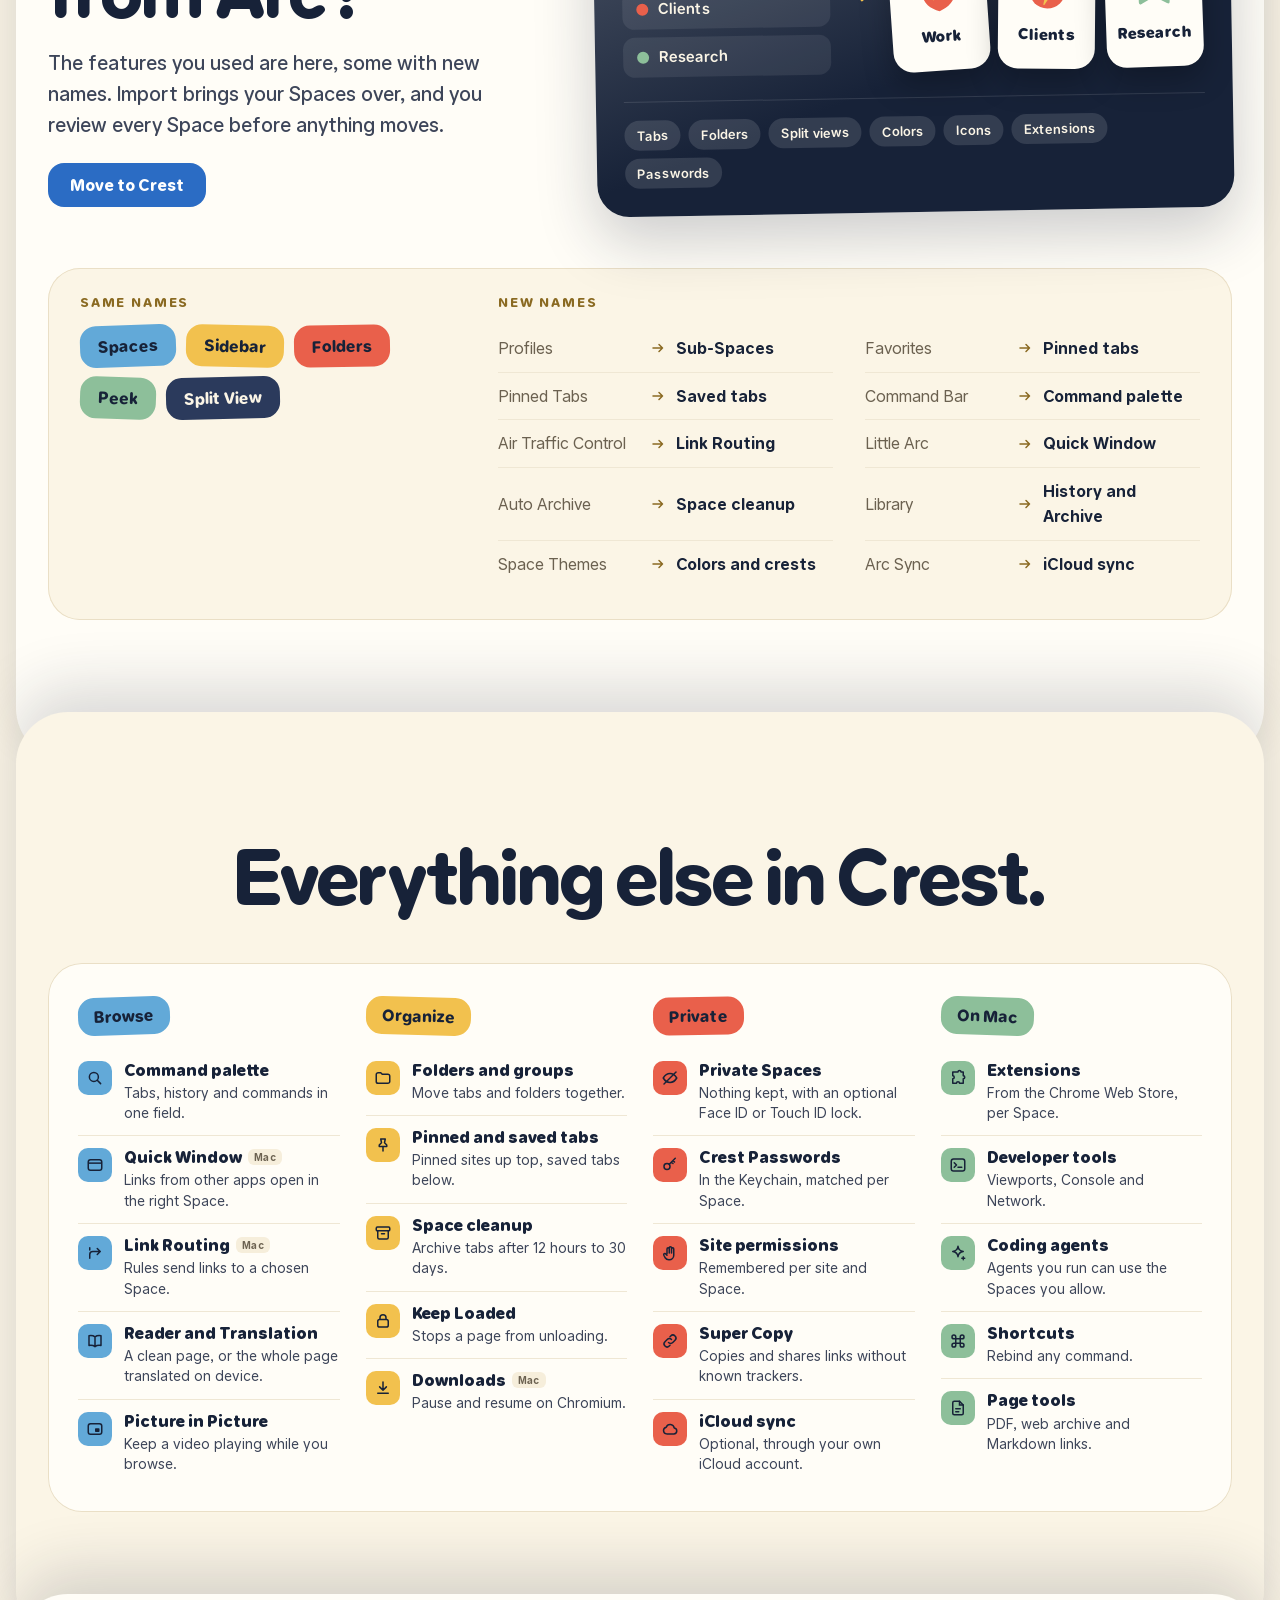
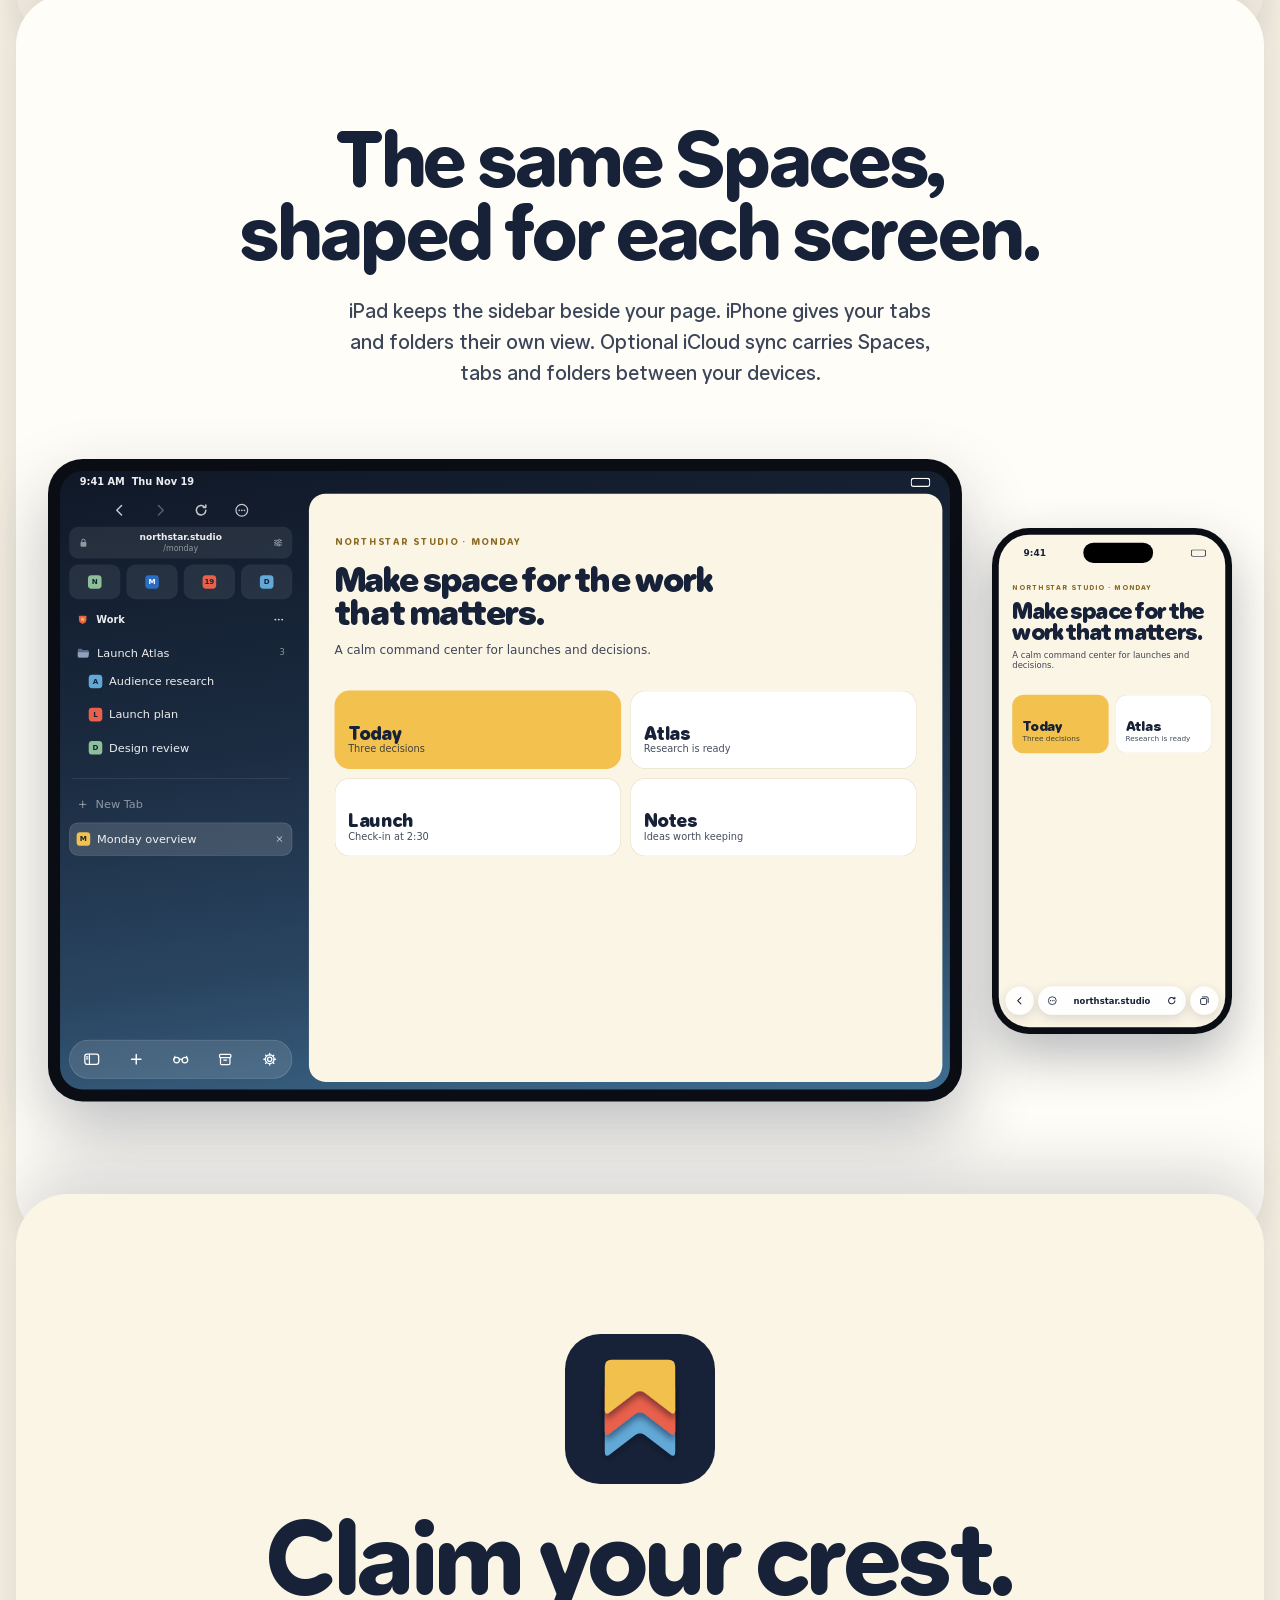
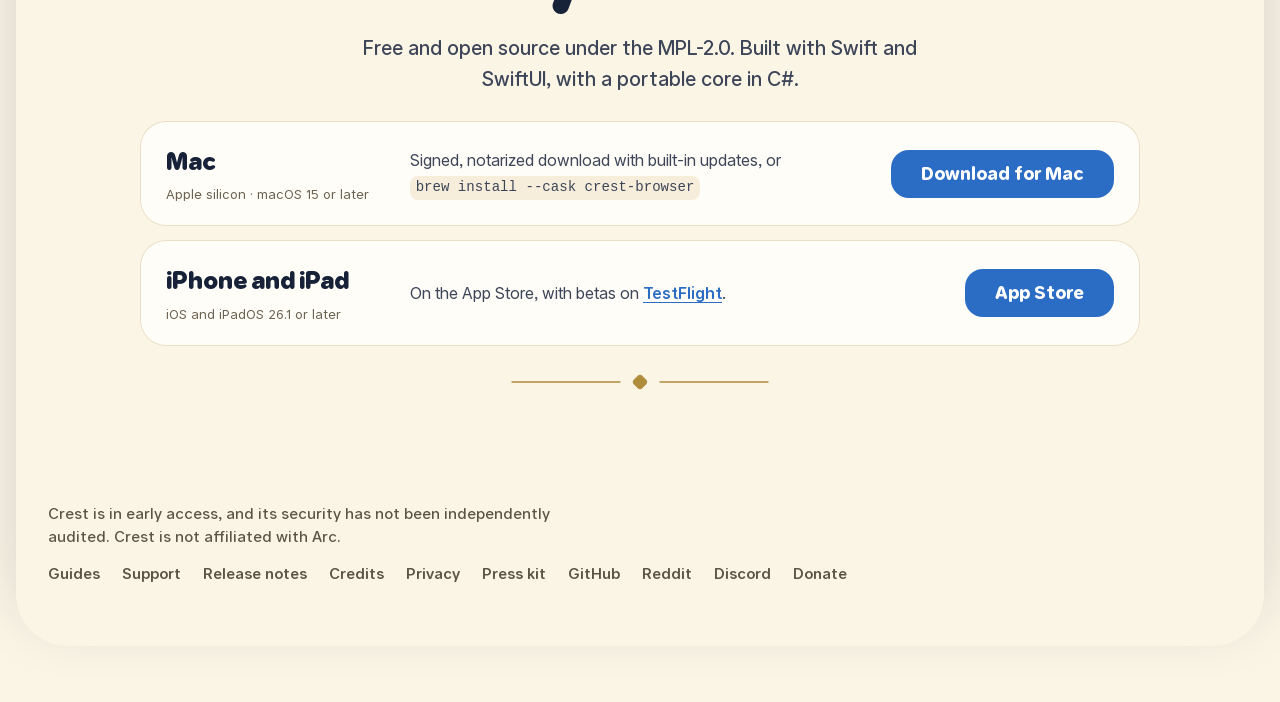
==== commit 9b53b417: "Say Crest for Mac runs on macOS 15 or later Crest's Mac minimum moves from macOS 26.1 to macOS 15 Se" ====
--- a/site/index.html
+++ b/site/index.html
@@ -155,7 +155,7 @@
     <h1>Spaces for<br>your browsing.</h1>
     <p class="lede">Crest gives work, home and everything between its own Space, with its own crest, tabs, cookies, history and passwords. An open source browser for Mac, iPhone and iPad.</p>
     <div class="actions">
-      <a class="button button-primary" href="https://github.com/pauljoda/Crest/releases/latest">Download for Mac</a>
+      <a class="button button-primary" href="https://github.com/crest-browser/Crest/releases/latest">Download for Mac</a>
       <a class="button button-secondary" href="https://apps.apple.com/us/app/crest-browser/id6797335023">App Store</a>
     </div>
     <a class="arc-link" href="#arc">Coming from Arc?</a>
@@ -478,9 +478,9 @@
     <p>Free and open source under the <span class="nowrap">MPL-2.0</span>. Built with Swift and SwiftUI, with a portable core in C#.</p>
     <div class="platforms">
       <div class="platform">
-        <div><h3>Mac</h3><small>Apple silicon · macOS 26.1 or later</small></div>
+        <div><h3>Mac</h3><small>Apple silicon · macOS 15 or later</small></div>
         <p>Signed, notarized download with built-in updates, or <code>brew install --cask crest-browser</code></p>
-        <a class="button button-primary button-medium" href="https://github.com/pauljoda/Crest/releases/latest">Download for Mac</a>
+        <a class="button button-primary button-medium" href="https://github.com/crest-browser/Crest/releases/latest">Download for Mac</a>
       </div>
       <div class="platform">
         <div><h3>iPhone and iPad</h3><small>iOS and iPadOS 26.1 or later</small></div>
@@ -499,7 +499,7 @@
       <a href="credits/">Credits</a>
       <a href="privacy/">Privacy</a>
       <a href="press/">Press kit</a>
-      <a href="https://github.com/pauljoda/Crest">GitHub</a>
+      <a href="https://github.com/crest-browser/Crest">GitHub</a>
       <a href="https://www.reddit.com/r/CrestBrowser">Reddit</a>
       <a href="https://discord.gg/gjrM5qMB6x">Discord</a>
       <a href="https://ko-fi.com/pauljoda/tiers">Donate</a>
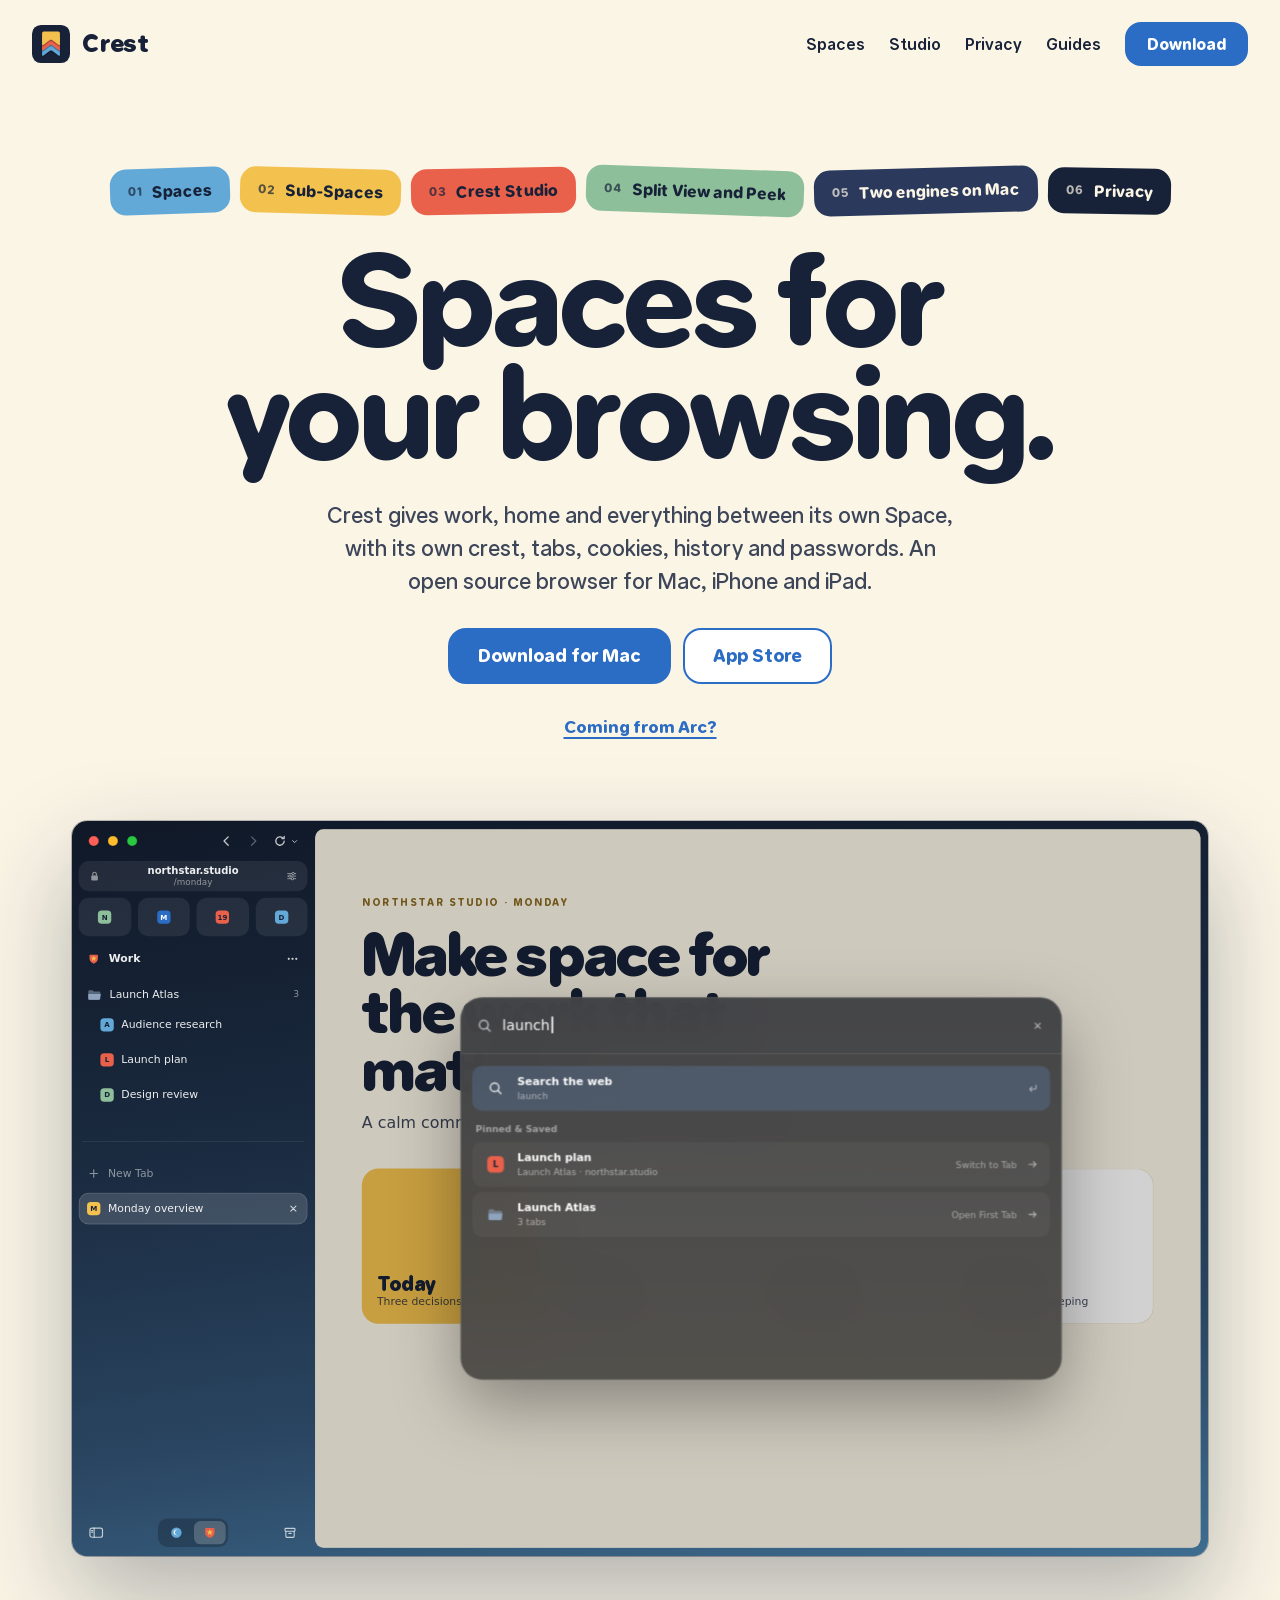
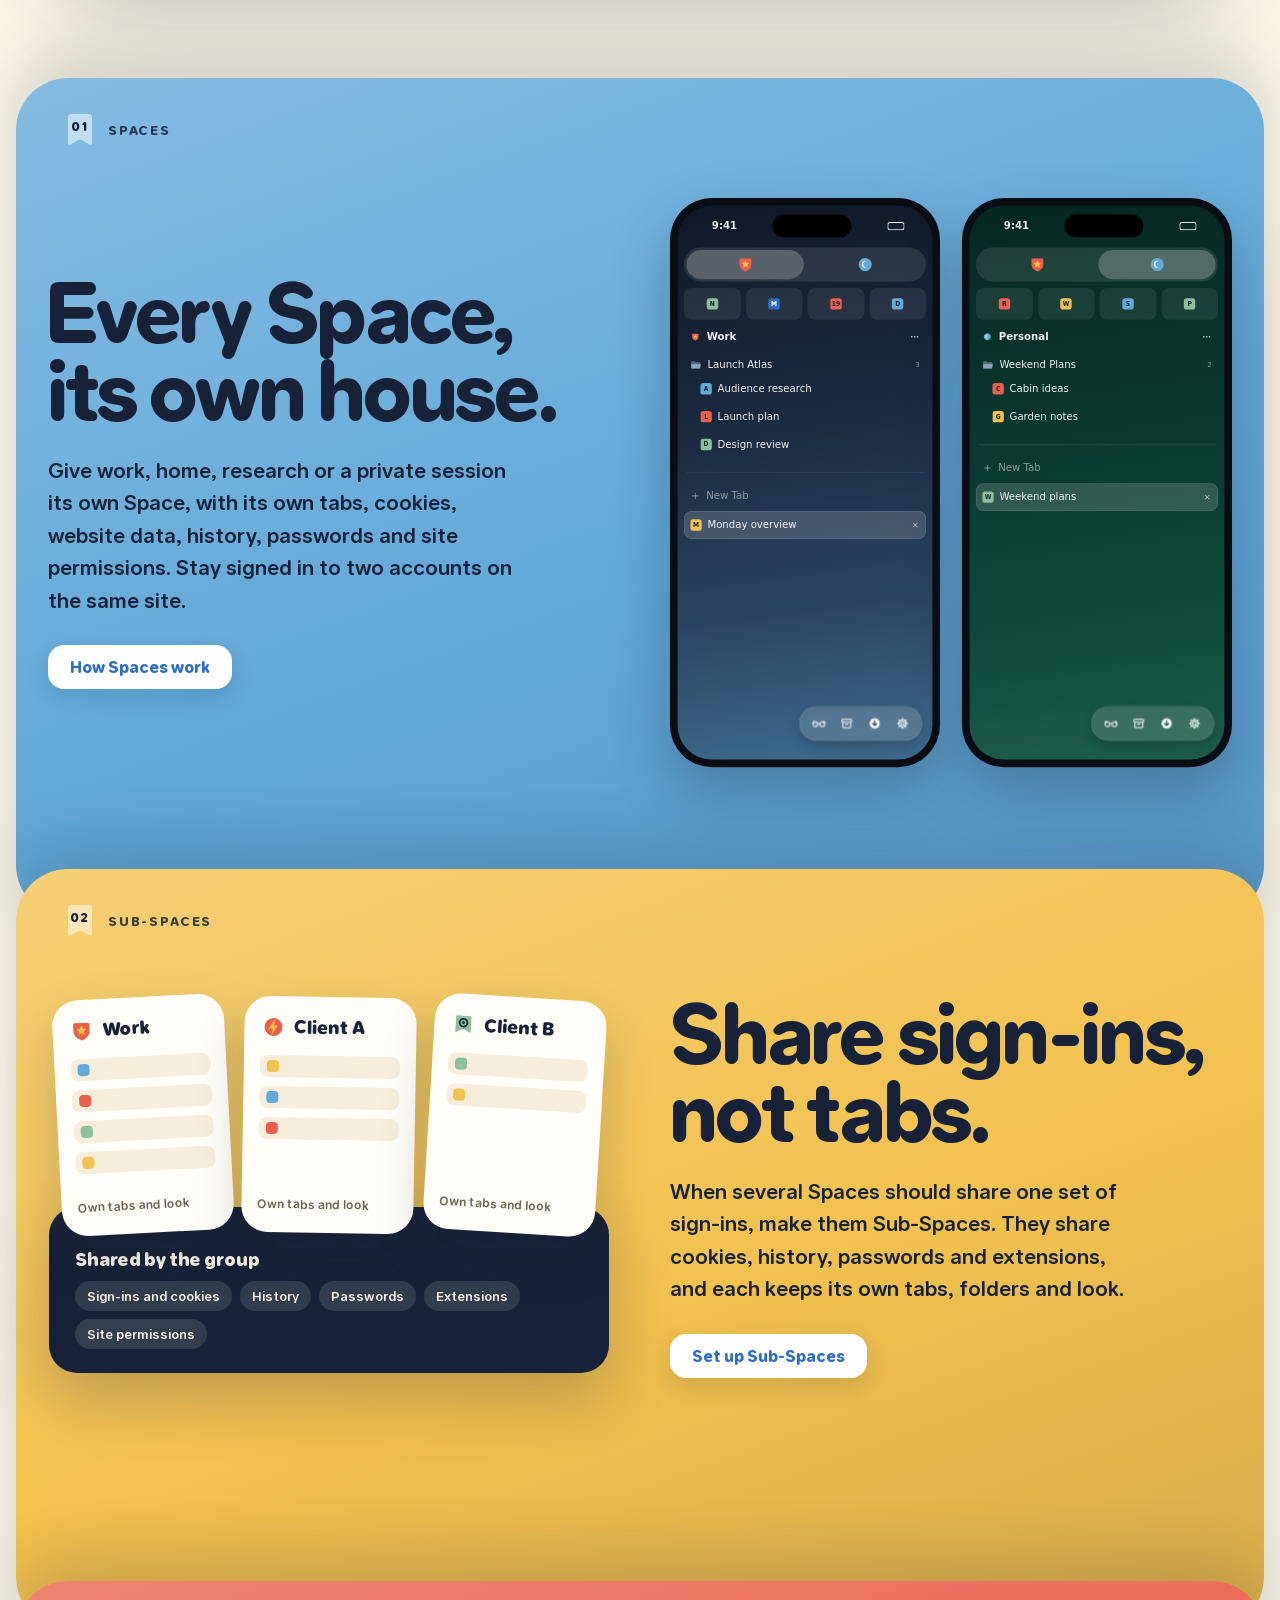
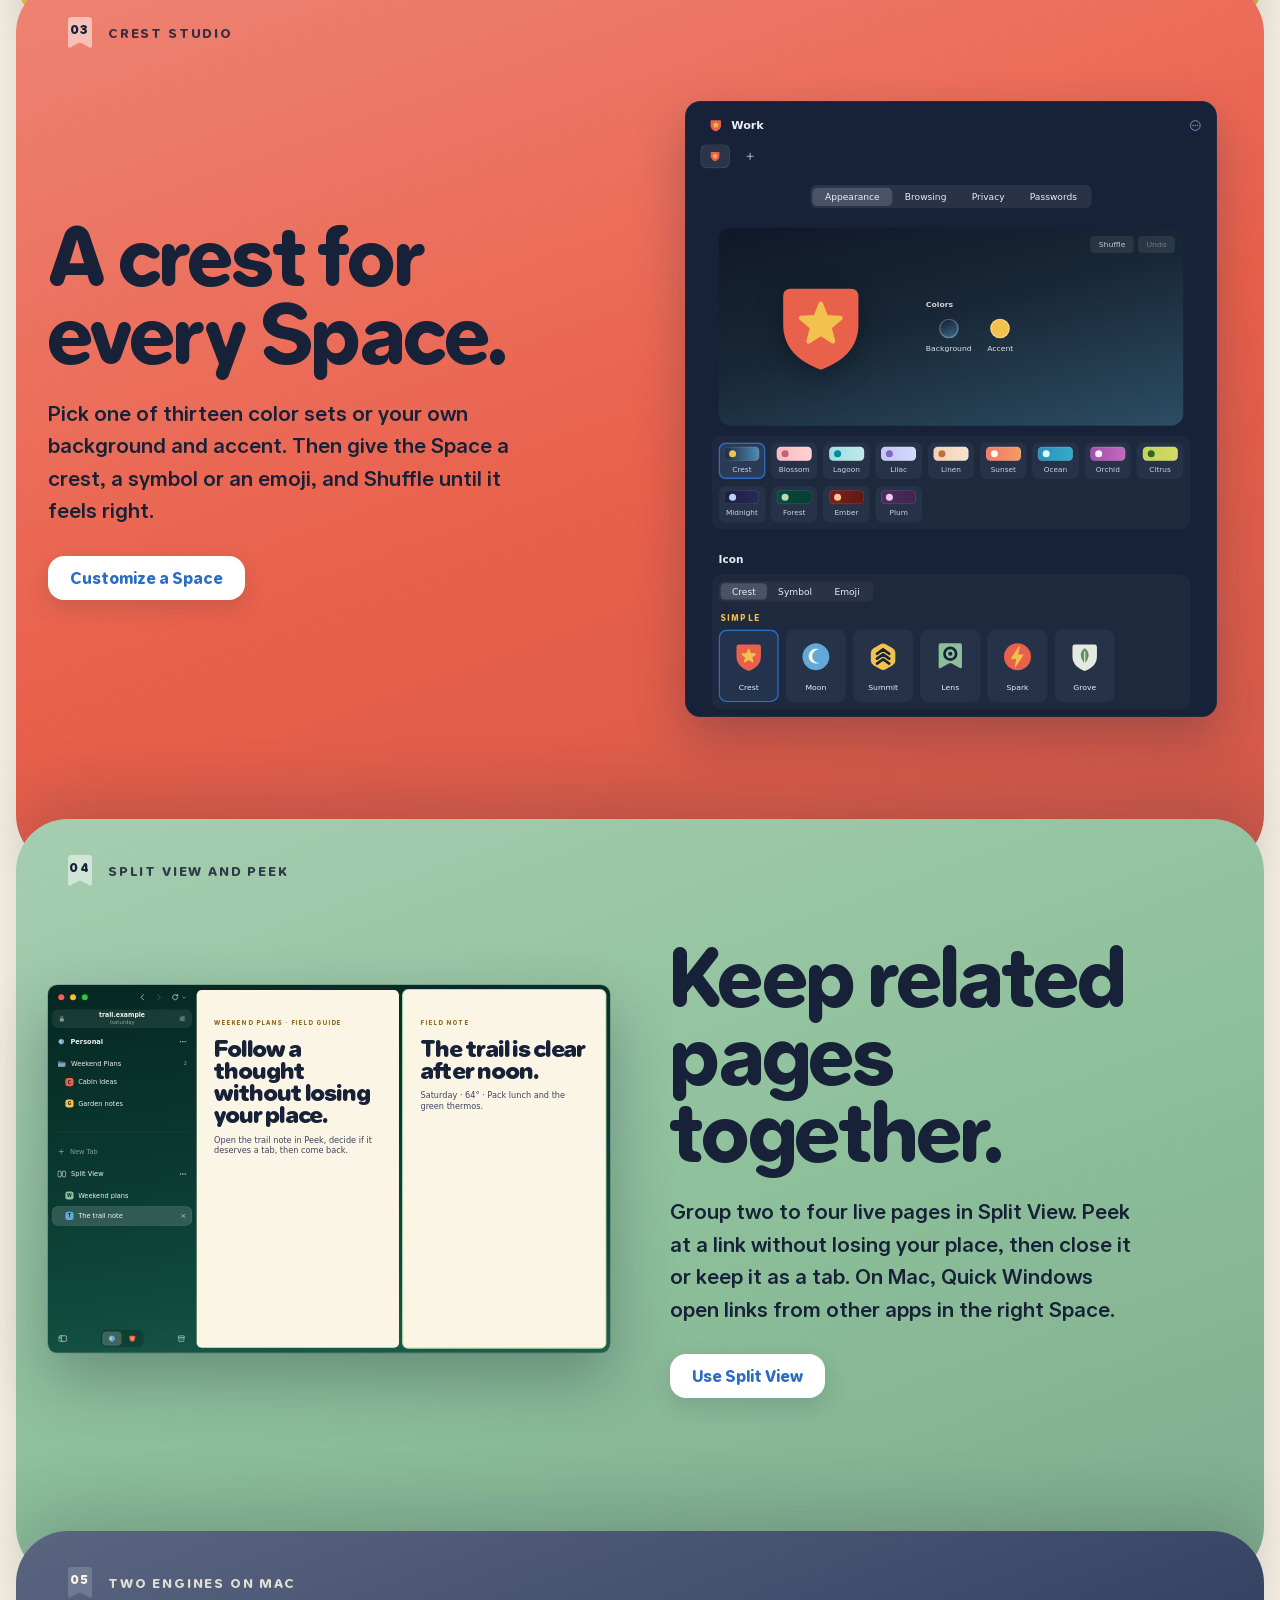
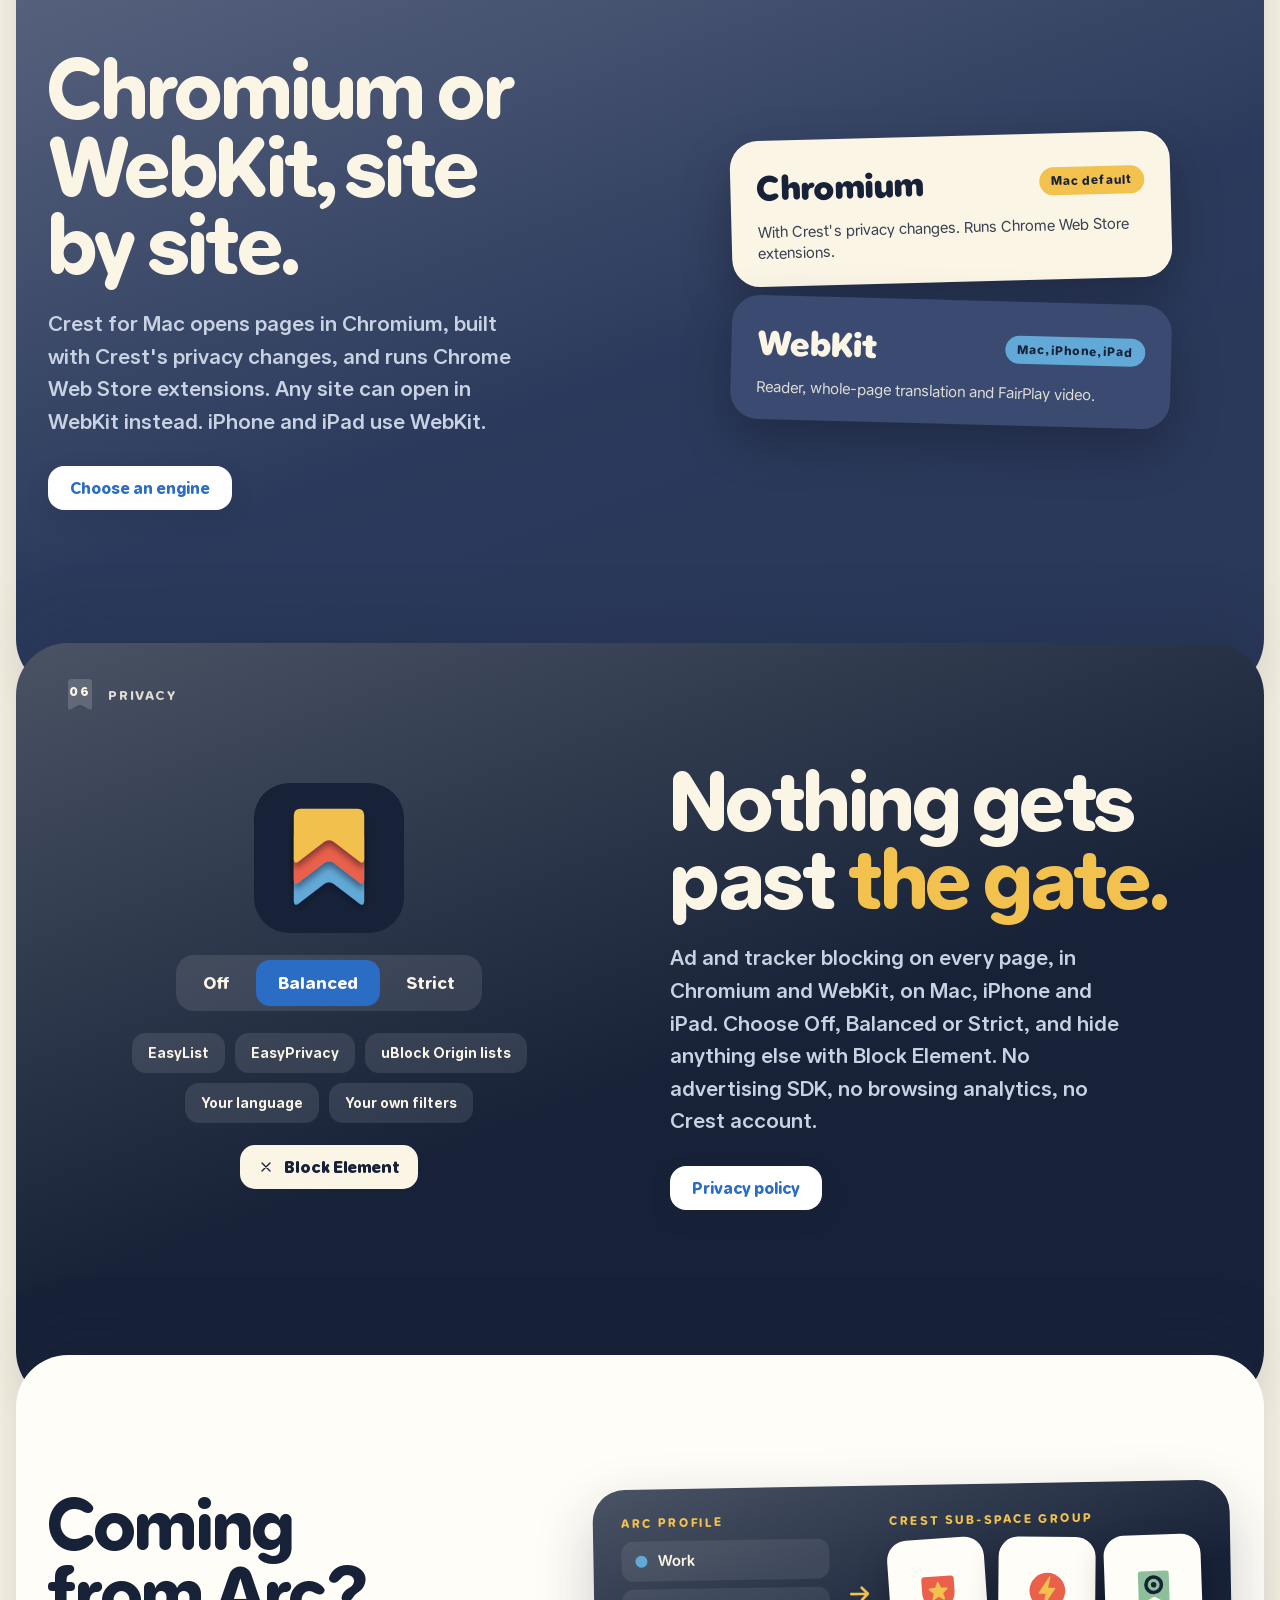
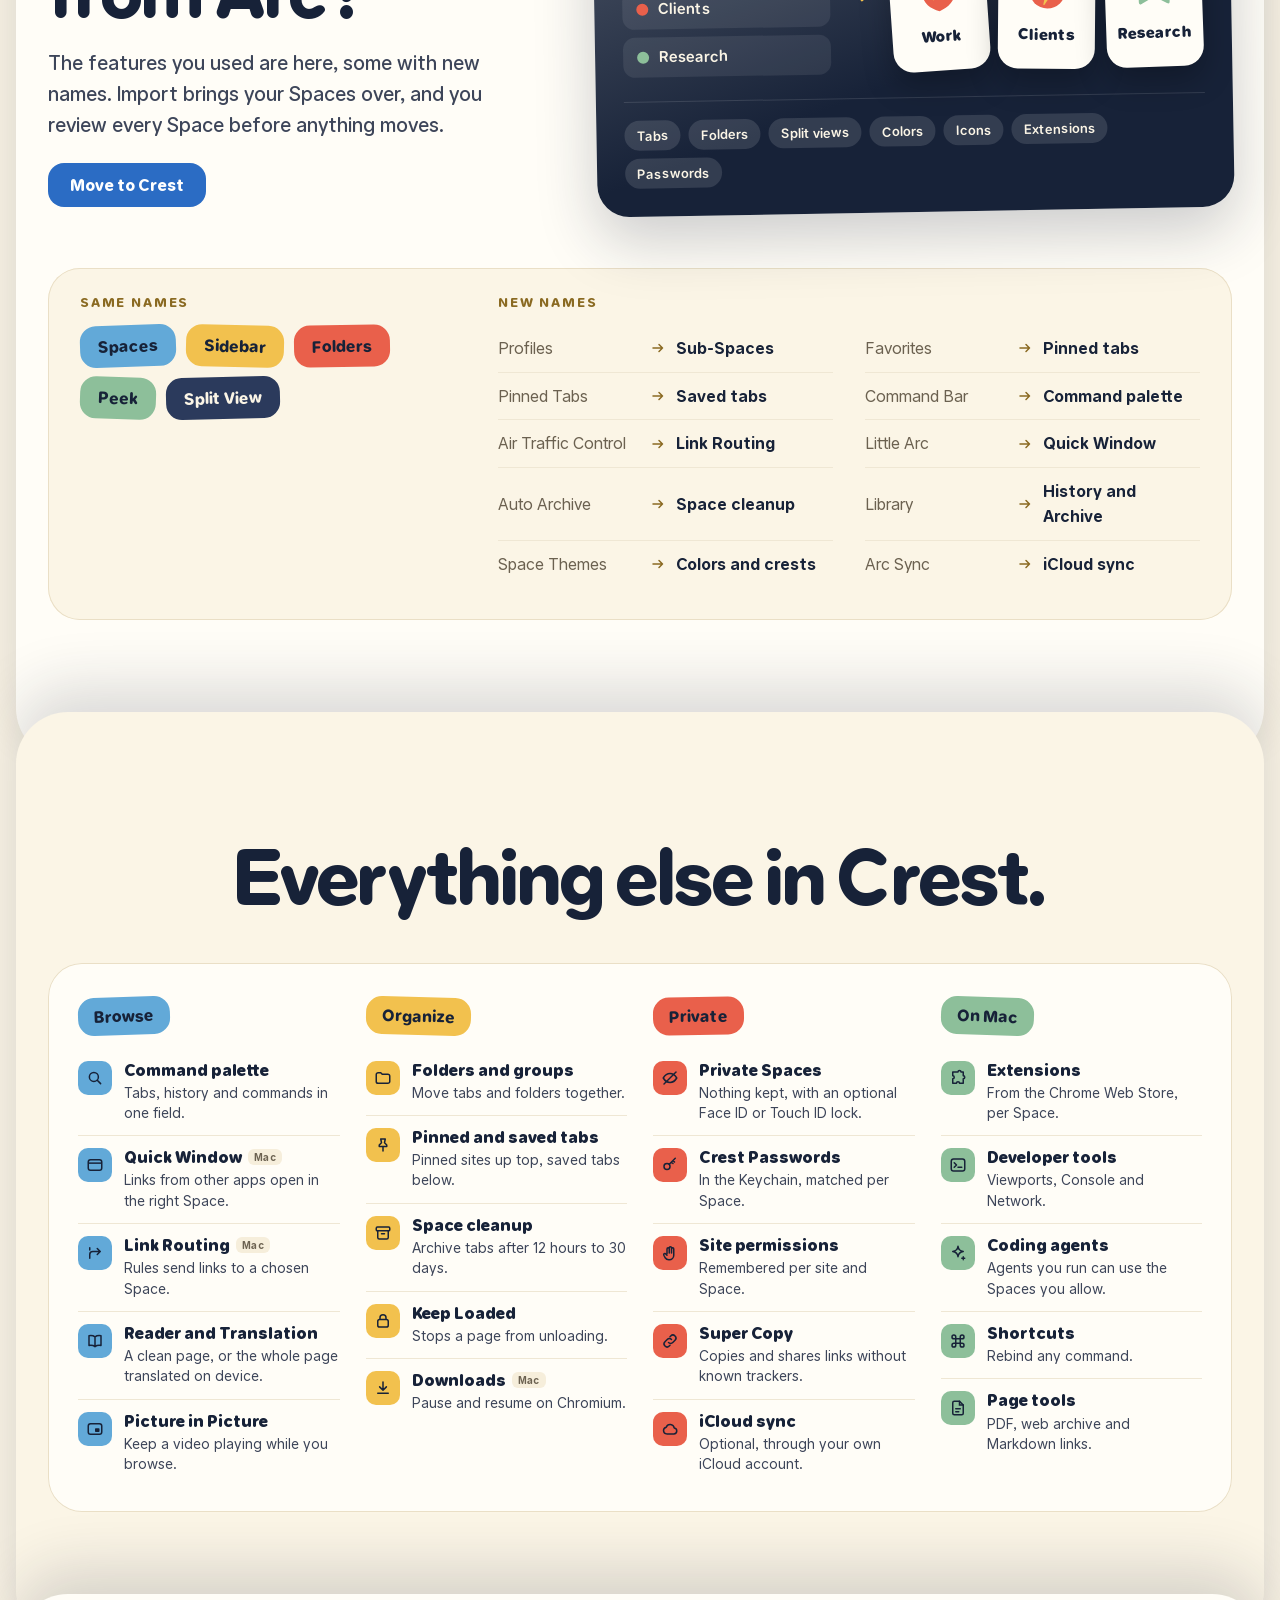
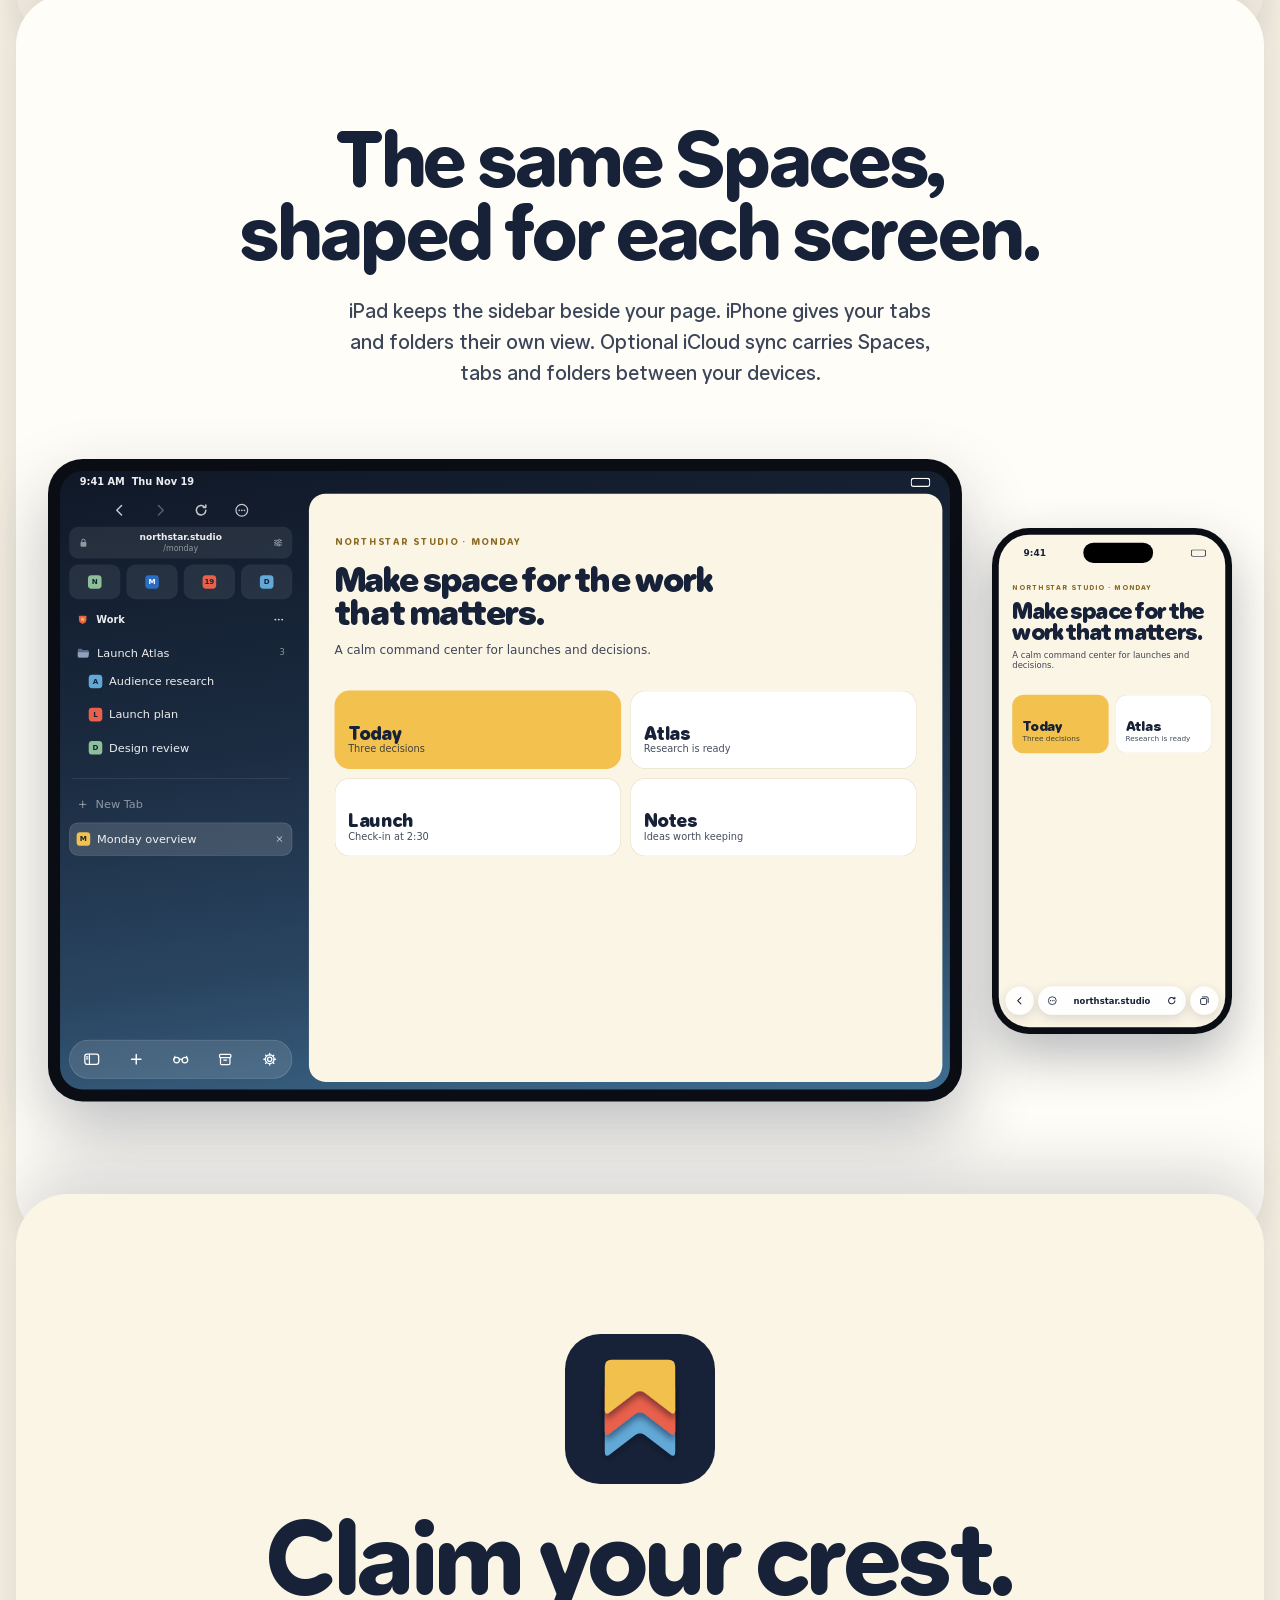
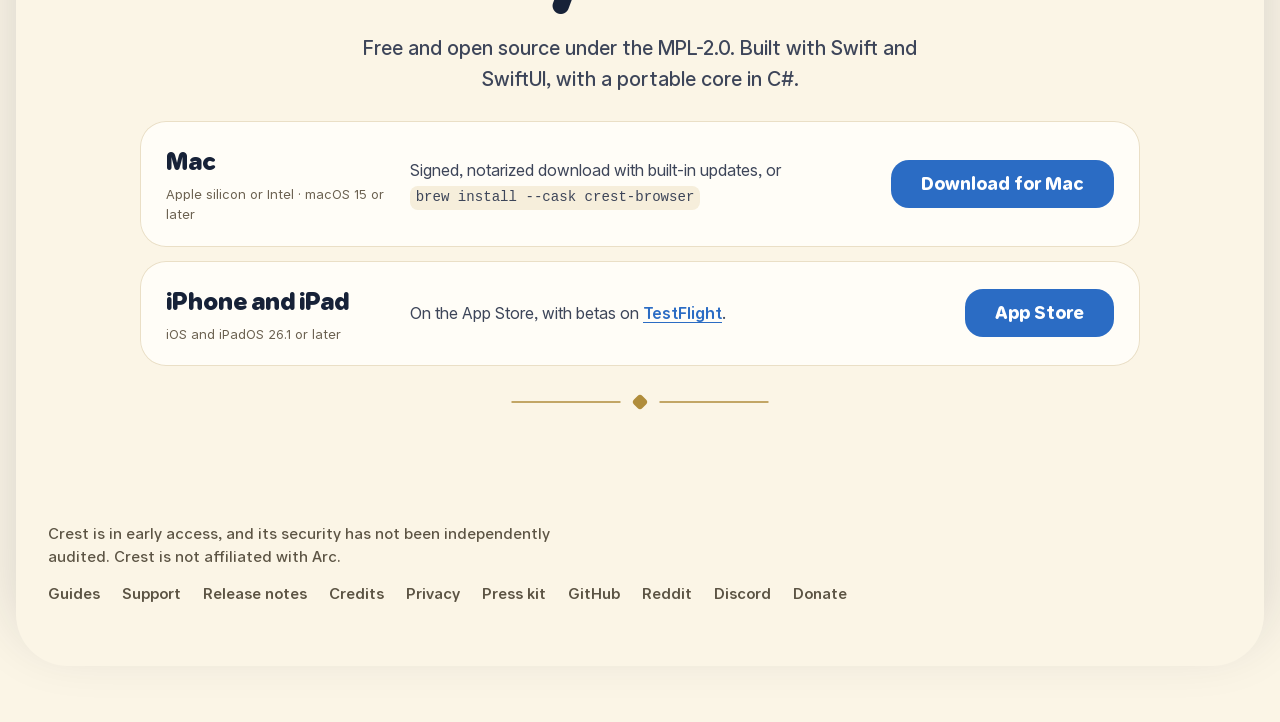
==== commit 7f1fe8b9: "Say Crest for Mac runs on Apple silicon or Intel, and stage the 0.11 What's New The download card an" ====
--- a/site/index.html
+++ b/site/index.html
@@ -478,7 +478,7 @@
     <p>Free and open source under the <span class="nowrap">MPL-2.0</span>. Built with Swift and SwiftUI, with a portable core in C#.</p>
     <div class="platforms">
       <div class="platform">
-        <div><h3>Mac</h3><small>Apple silicon · macOS 15 or later</small></div>
+        <div><h3>Mac</h3><small>Apple silicon or Intel · macOS 15 or later</small></div>
         <p>Signed, notarized download with built-in updates, or <code>brew install --cask crest-browser</code></p>
         <a class="button button-primary button-medium" href="https://github.com/crest-browser/Crest/releases/latest">Download for Mac</a>
       </div>
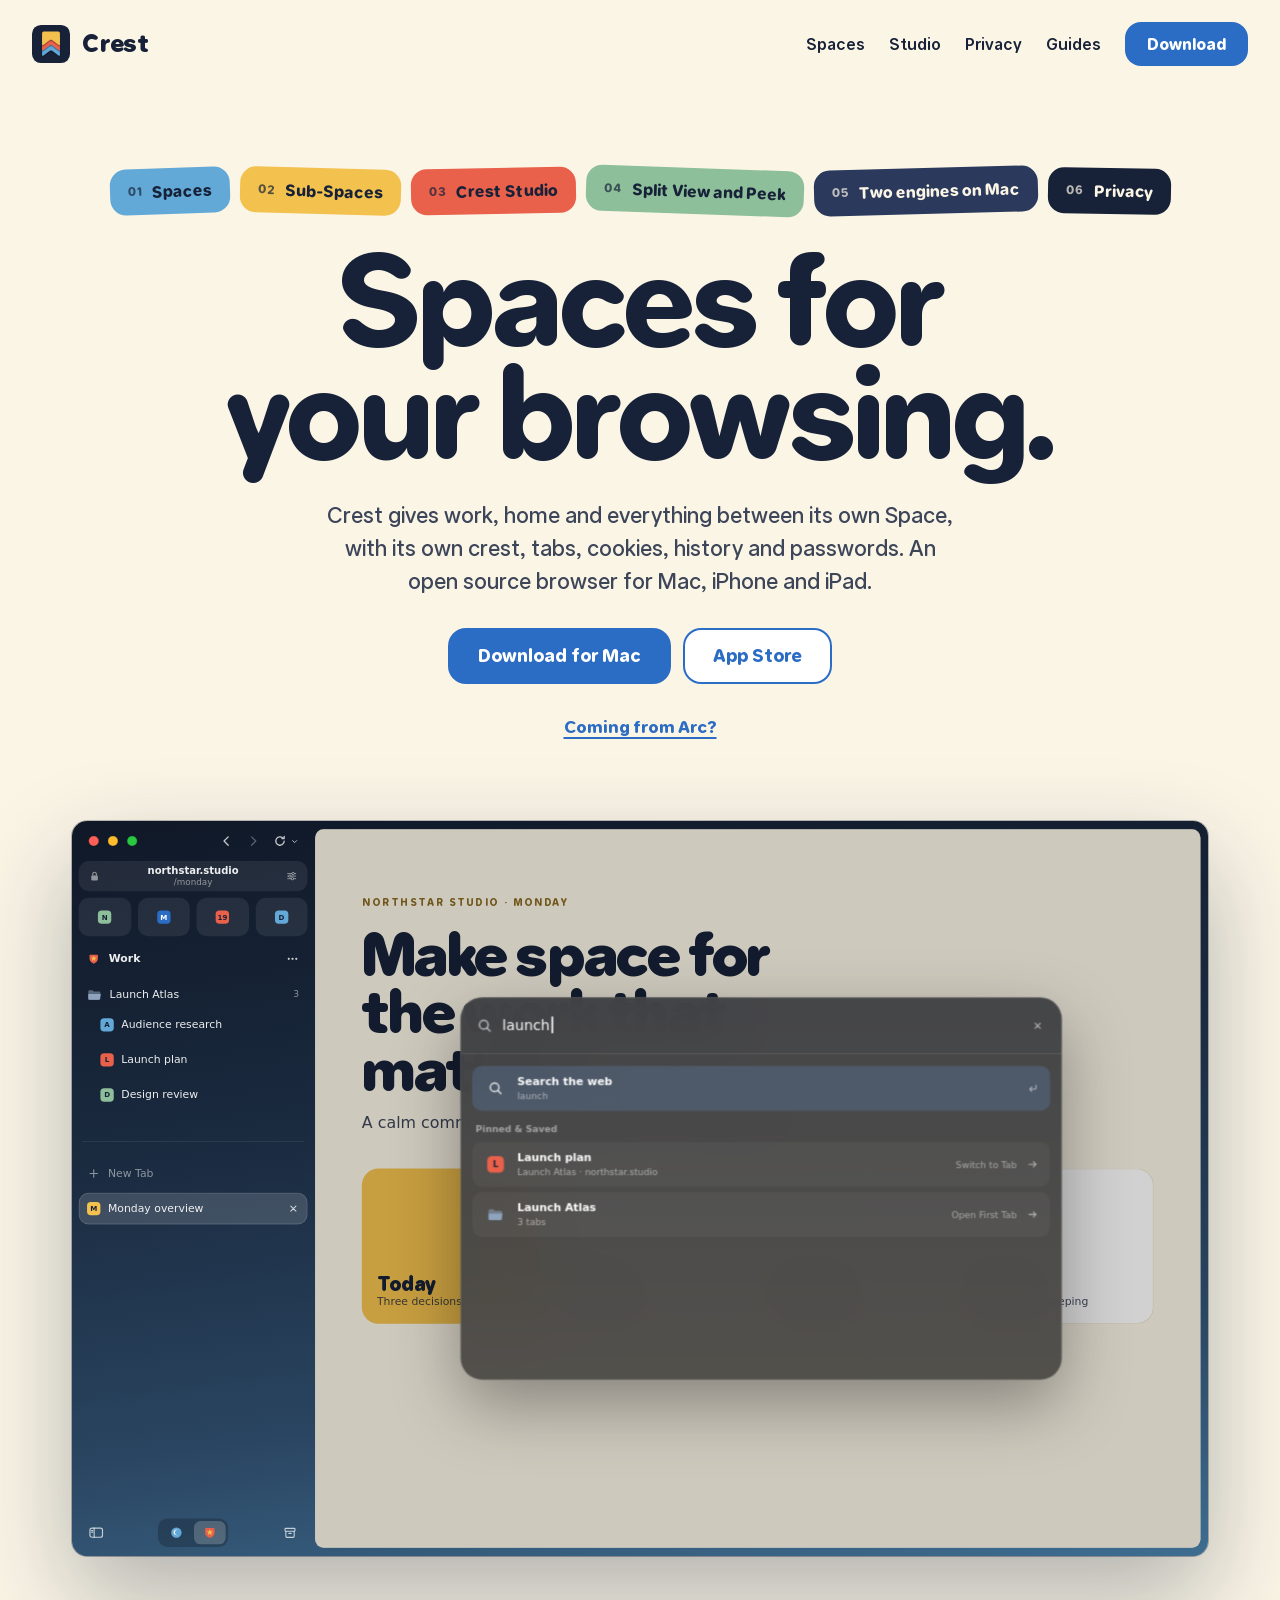
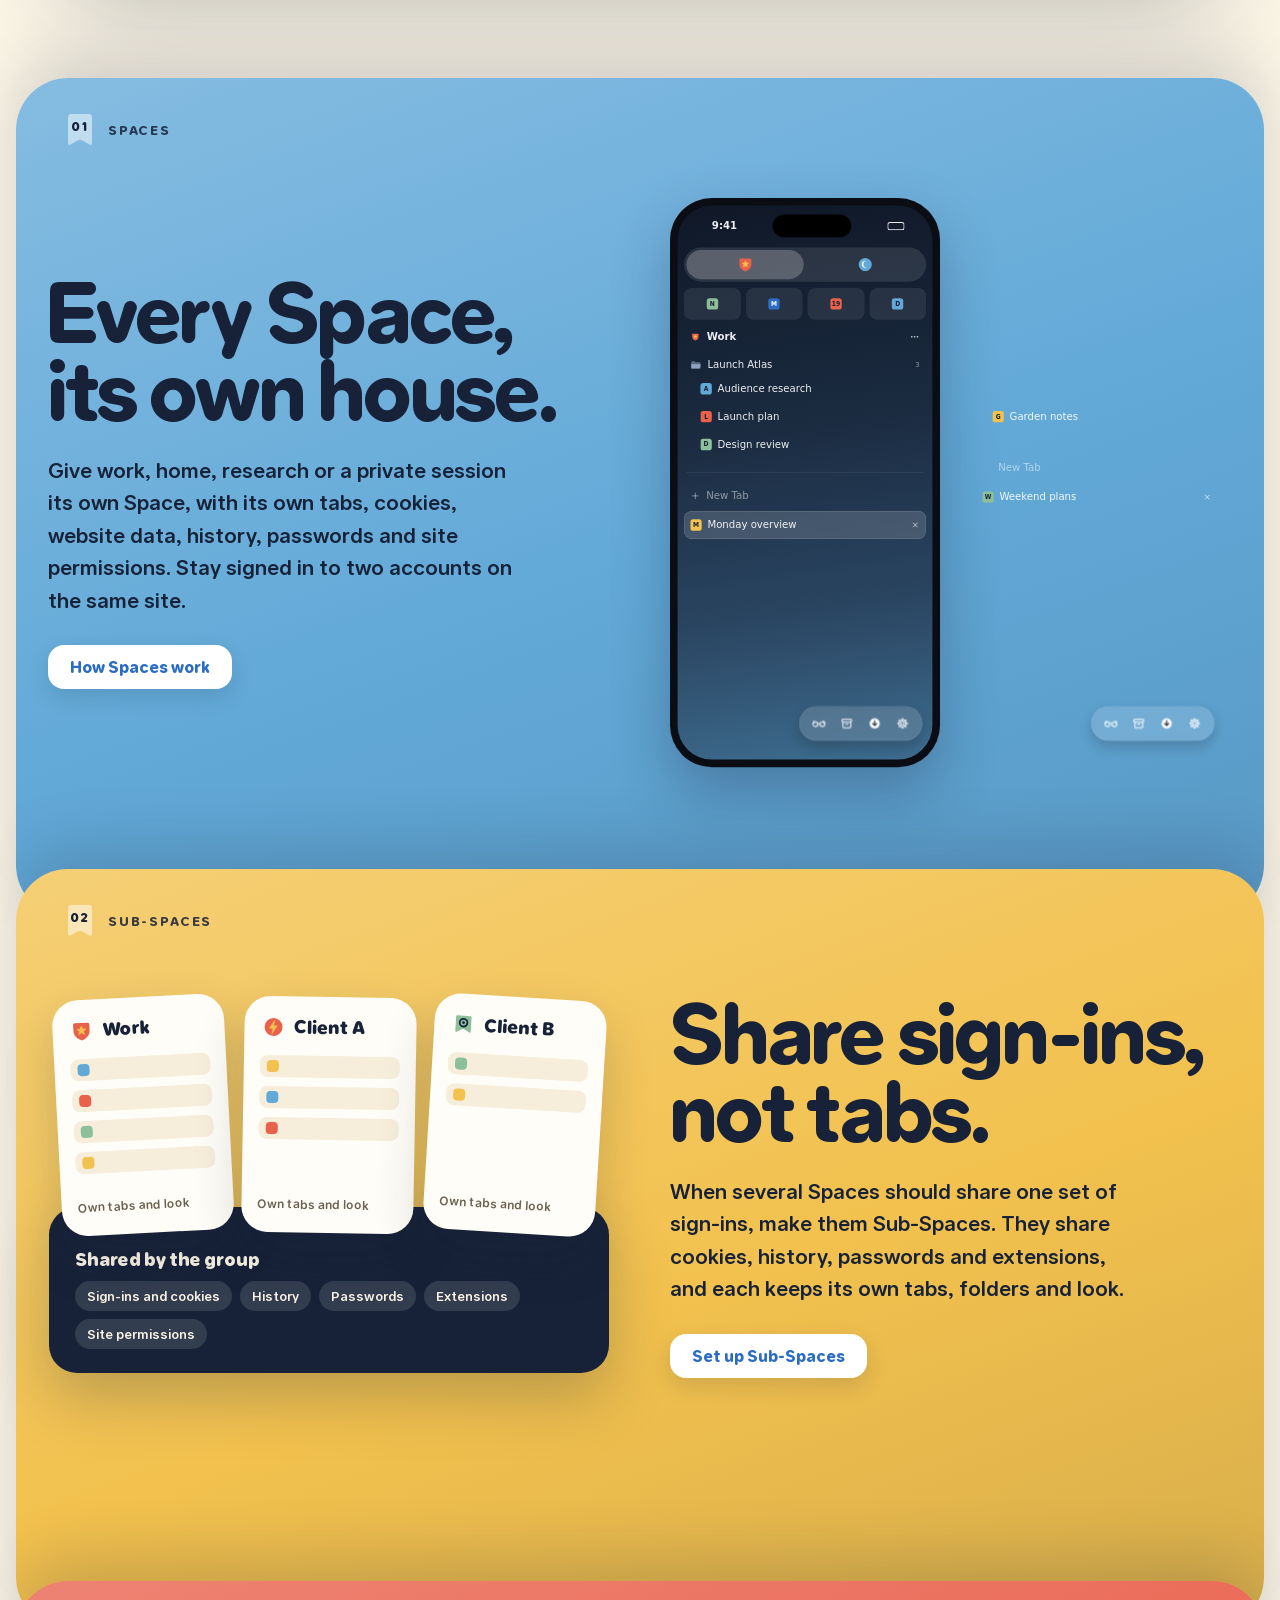
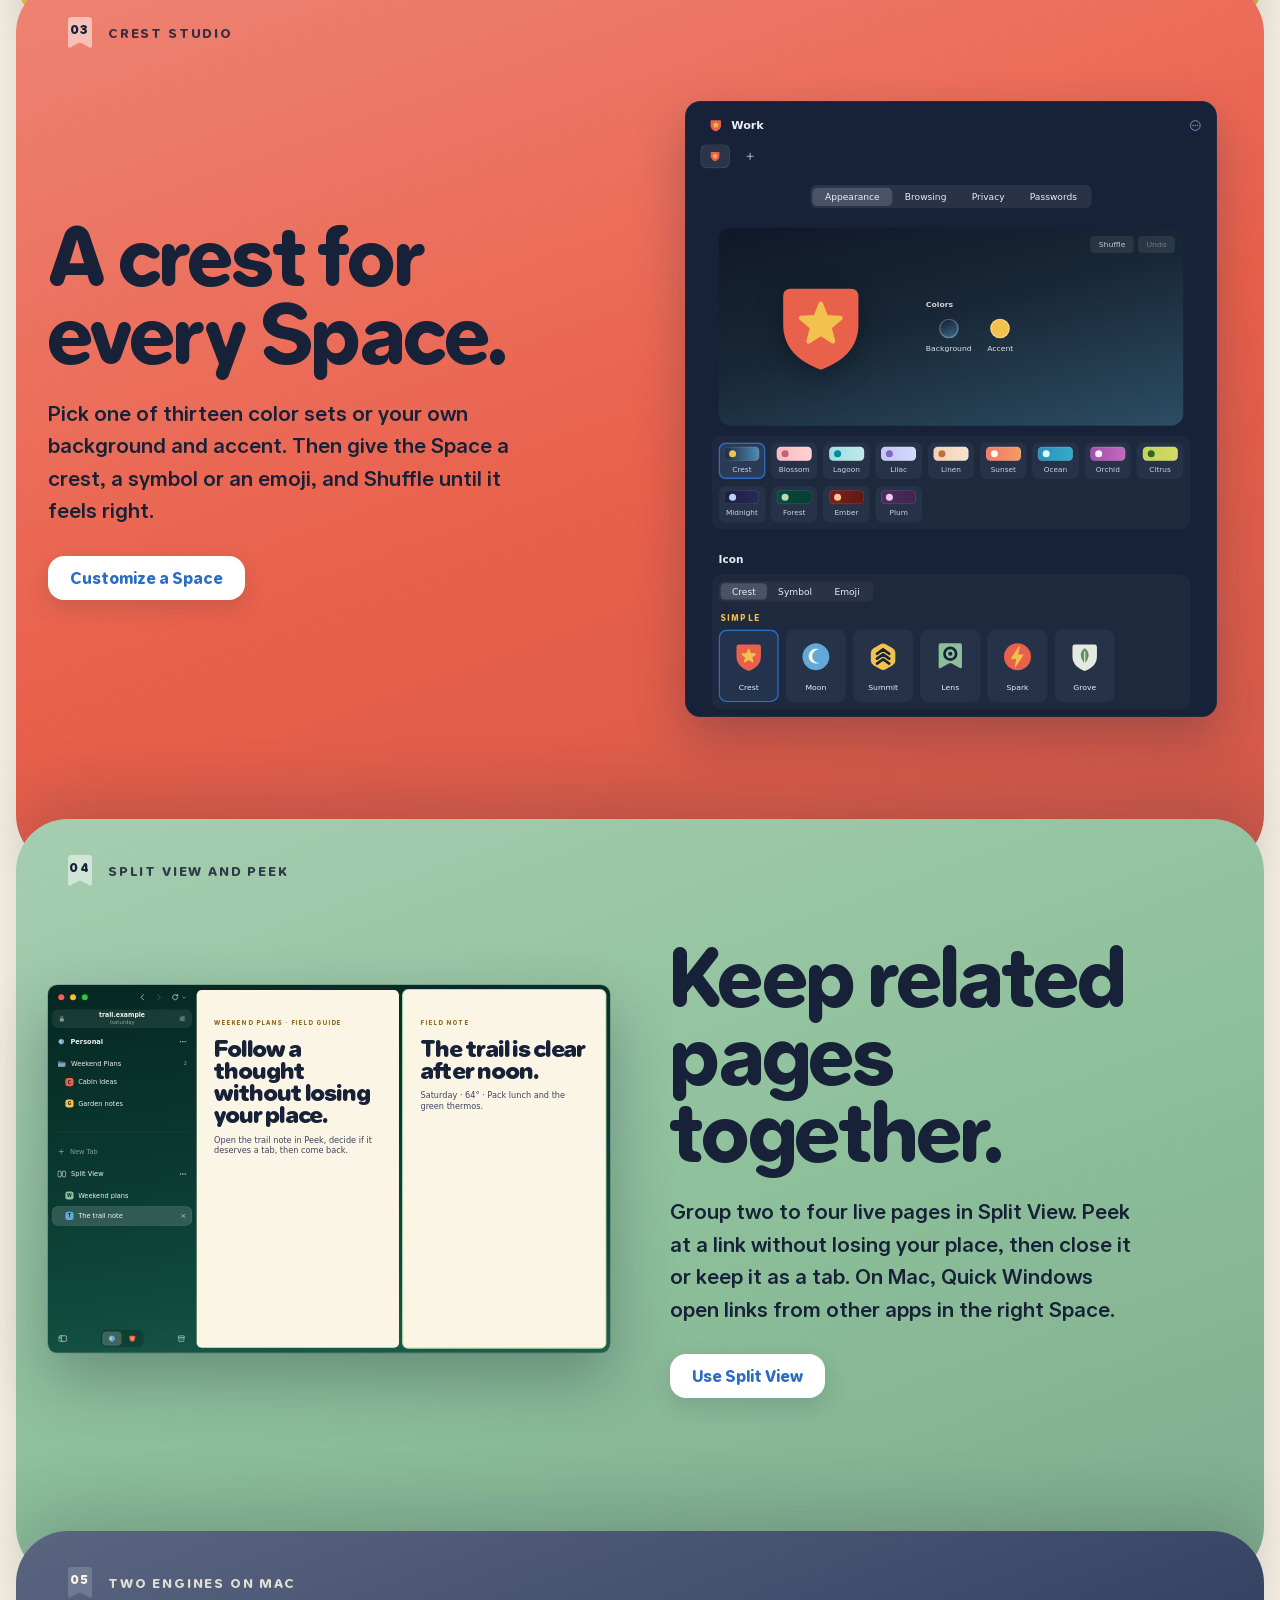
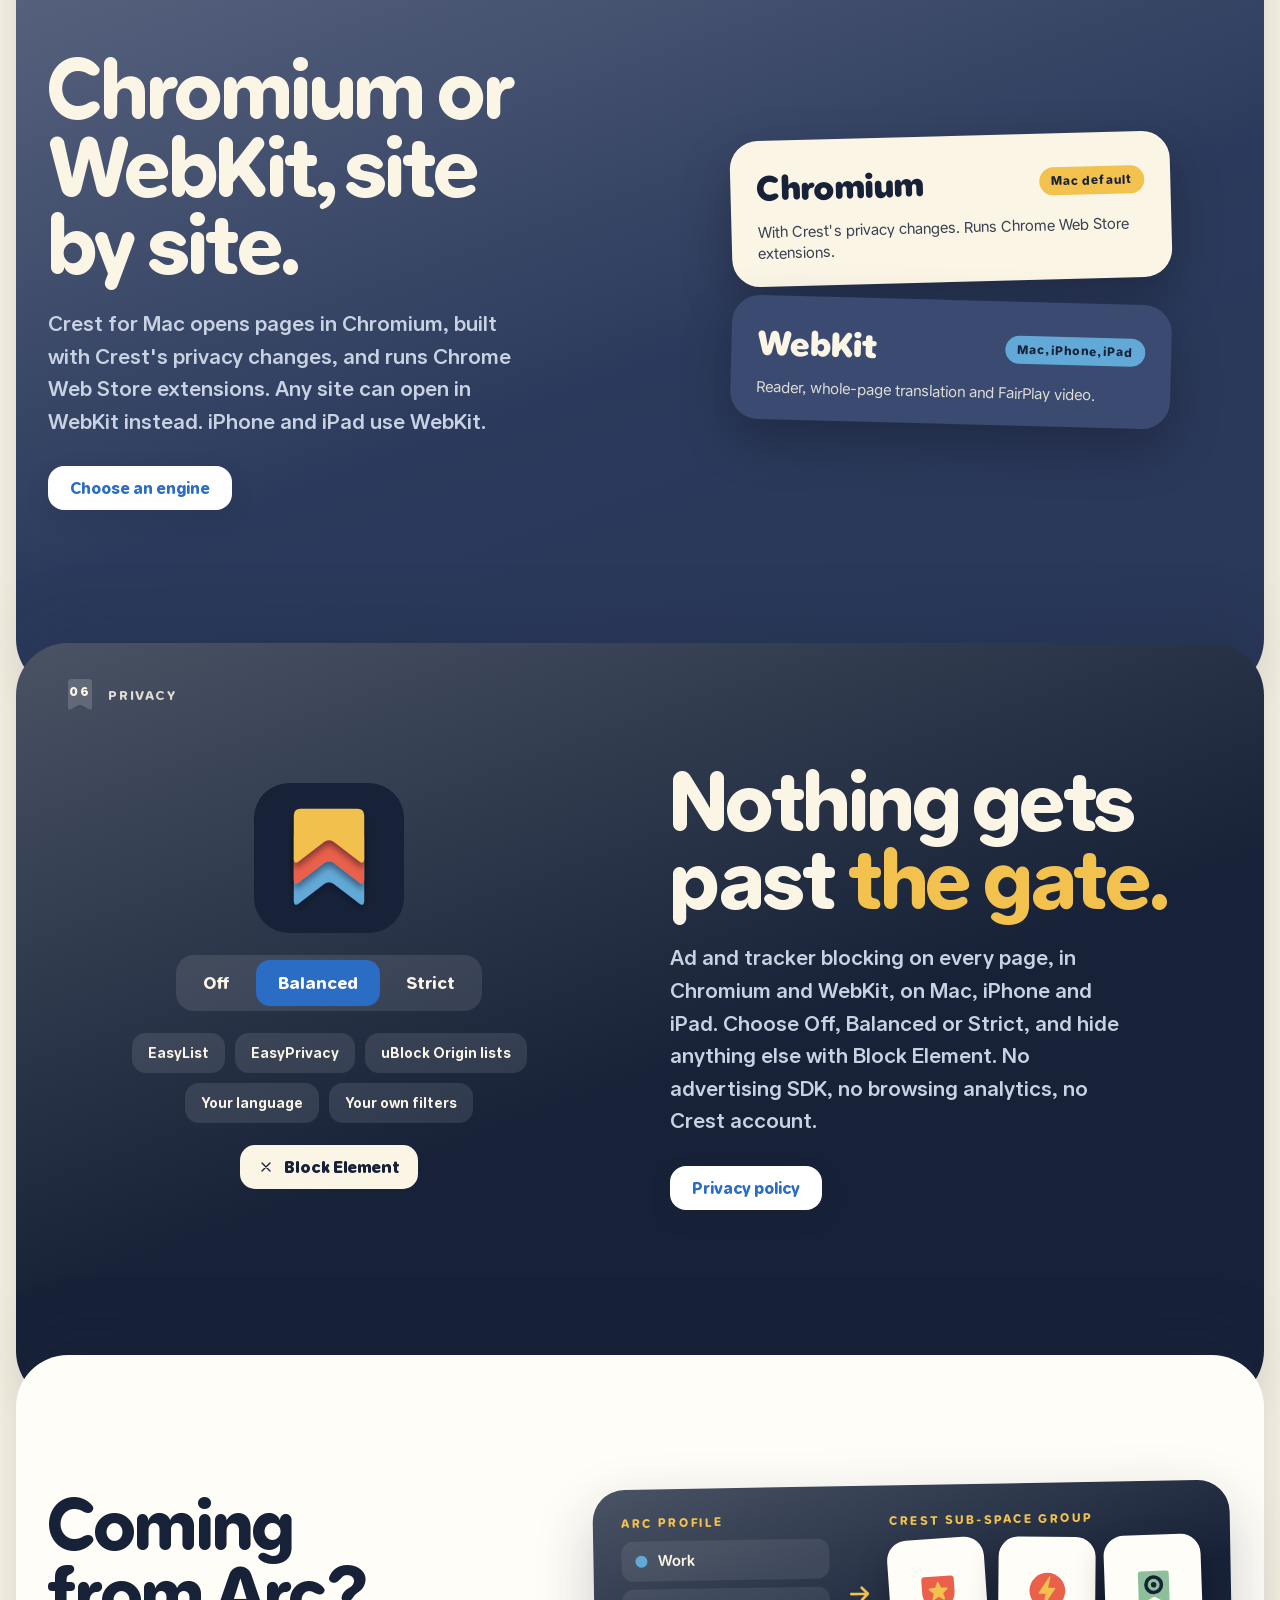
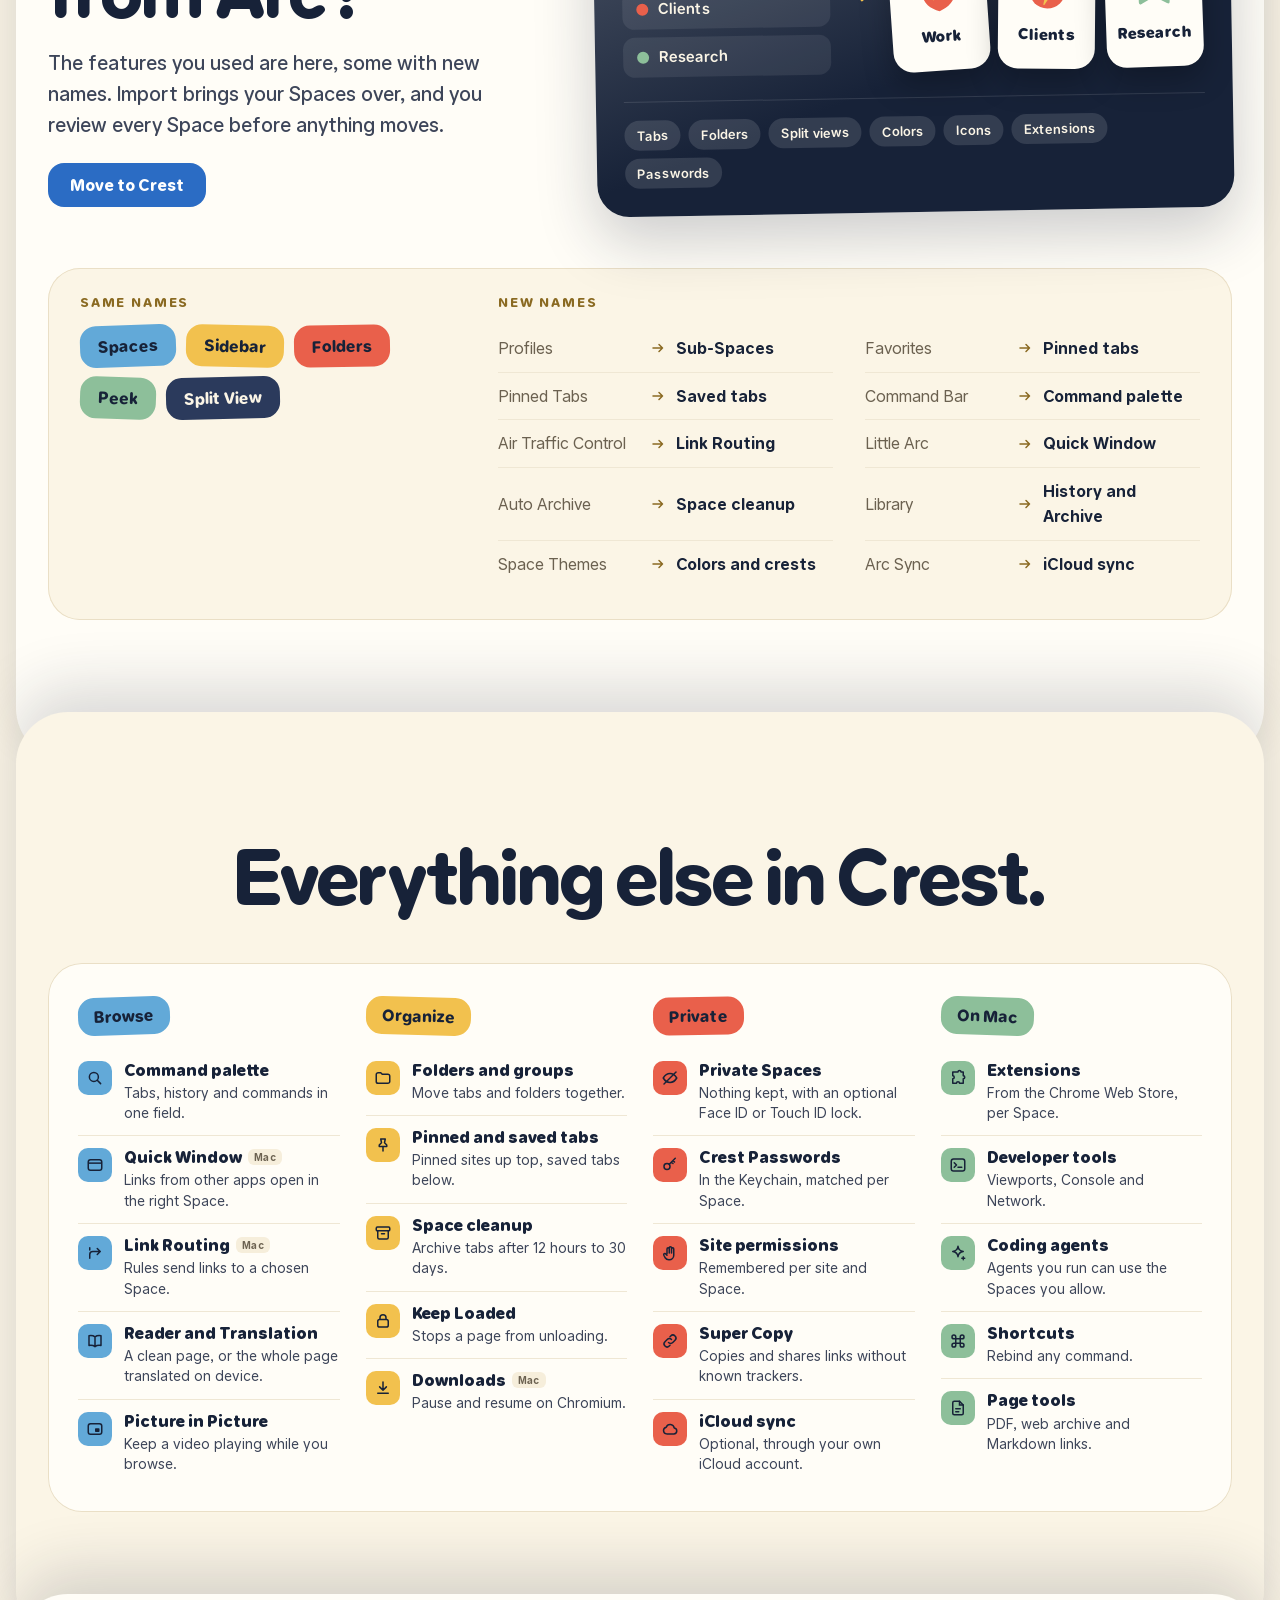
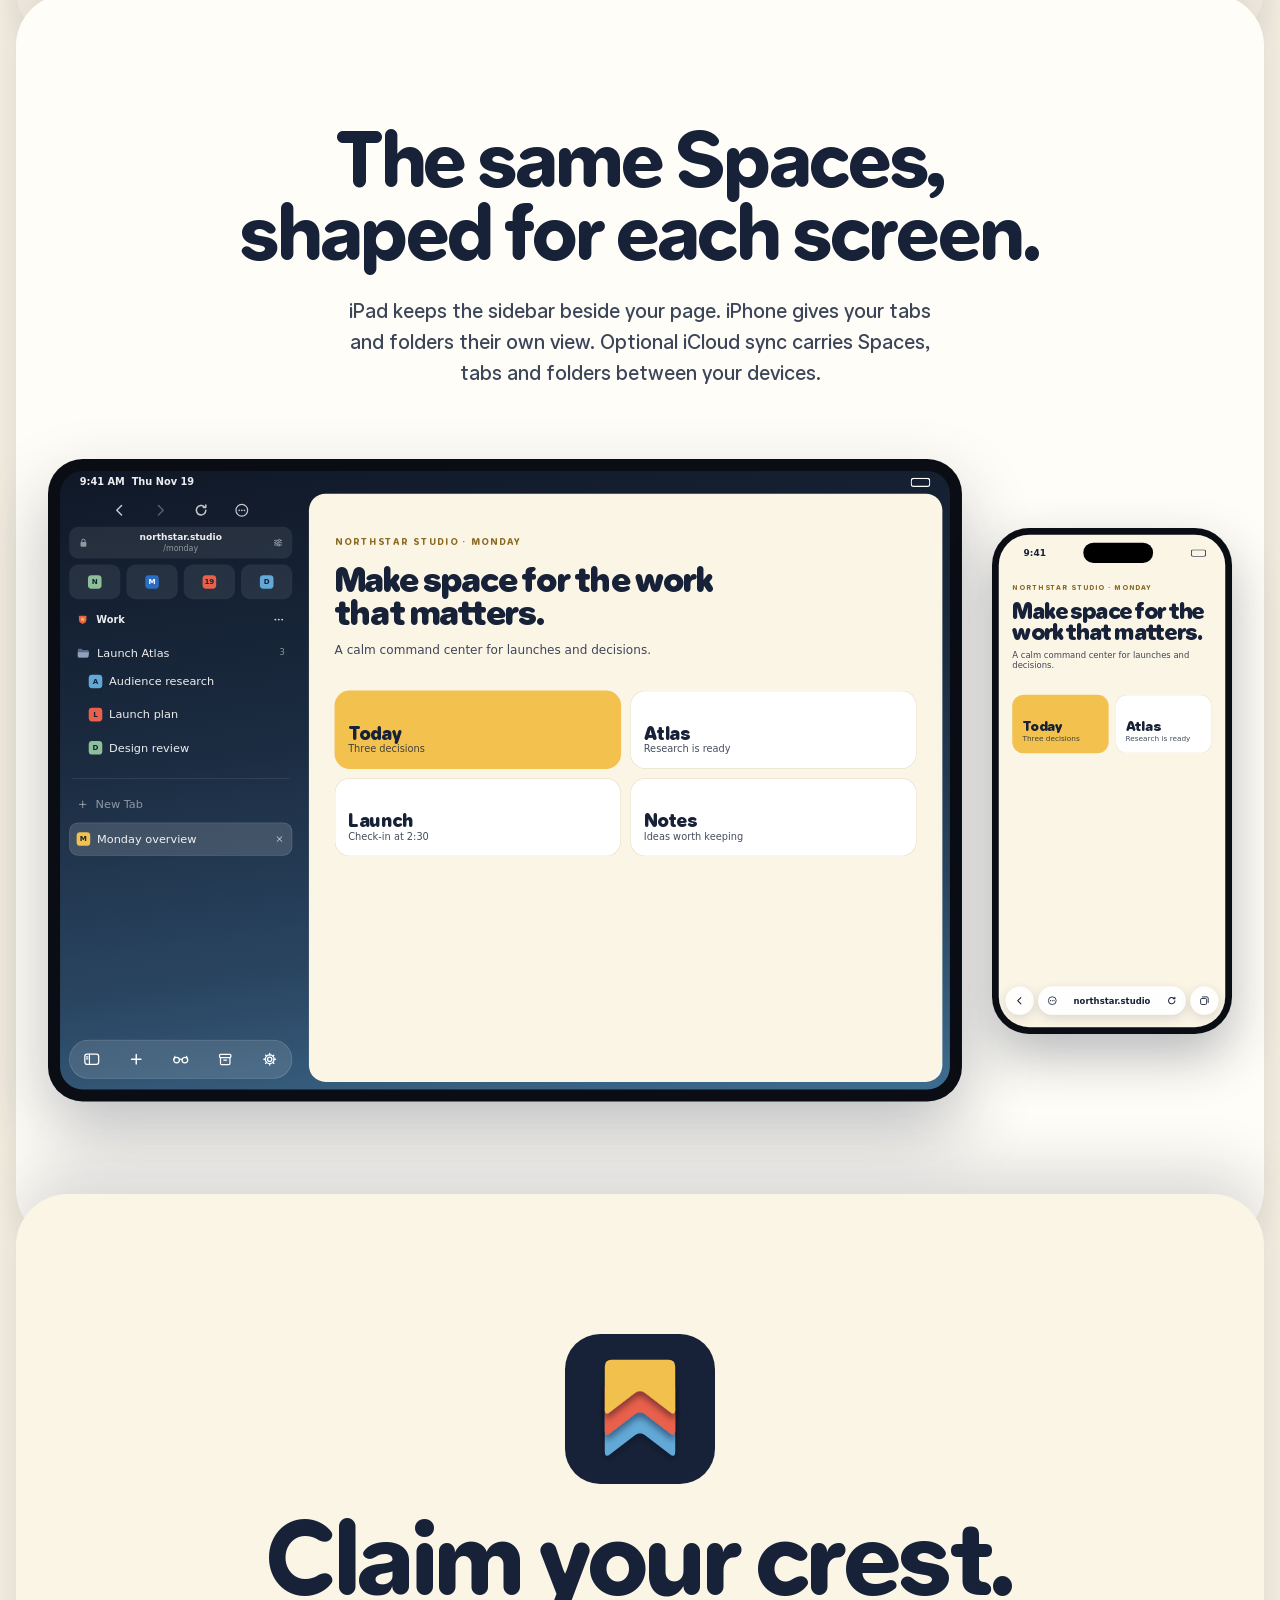
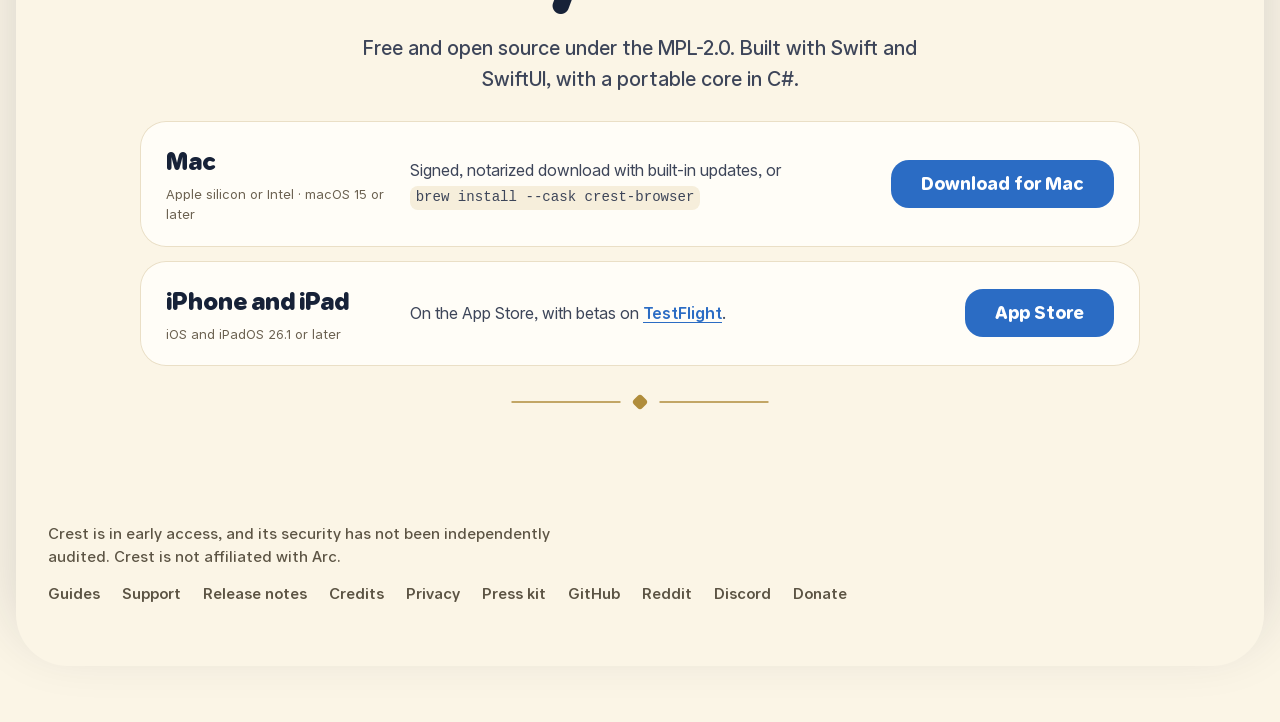
==== commit 59150edb: "Stop the colored cards showing behind the last cards The six colored cards are sticky inside <main>," ====
--- a/site/index.html
+++ b/site/index.html
@@ -203,6 +203,10 @@
   </div>
 </section>
 
+<!-- The colored cards stick only until the Arc card has covered them, then
+     scroll away with it instead of showing behind the cards after it. -->
+<div class="stack-pile">
+
 <section class="stack stack-sticky stack-sky" id="spaces" data-top="16" style="--z:2" aria-labelledby="spaces-title">
   <div class="stack-tag" aria-hidden="true"><svg viewBox="0 0 32 36"><path d="M4 5.4Q4 2 7.4 2L24.6 2Q28 2 28 5.4L28 30.6Q28 34 25.06 32.29L18.94 28.71Q16 27 13.06 28.71L6.94 32.29Q4 34 4 30.6Z" fill="rgba(255,255,255,0.5)"/><text x="16" y="19" text-anchor="middle" font-family="Allo, ui-rounded, sans-serif" font-size="12" font-weight="900" fill="#172238">01</text></svg><span>Spaces</span></div>
   <div class="stack-inner">
@@ -428,6 +432,8 @@
   </div>
 </section>
 
+</div>
+
 <section class="stack stack-cream" id="features" style="--z:9" aria-labelledby="features-title">
   <div class="stack-inner">
     <div class="center-head"><h2 id="features-title">Everything else in Crest.</h2></div>
